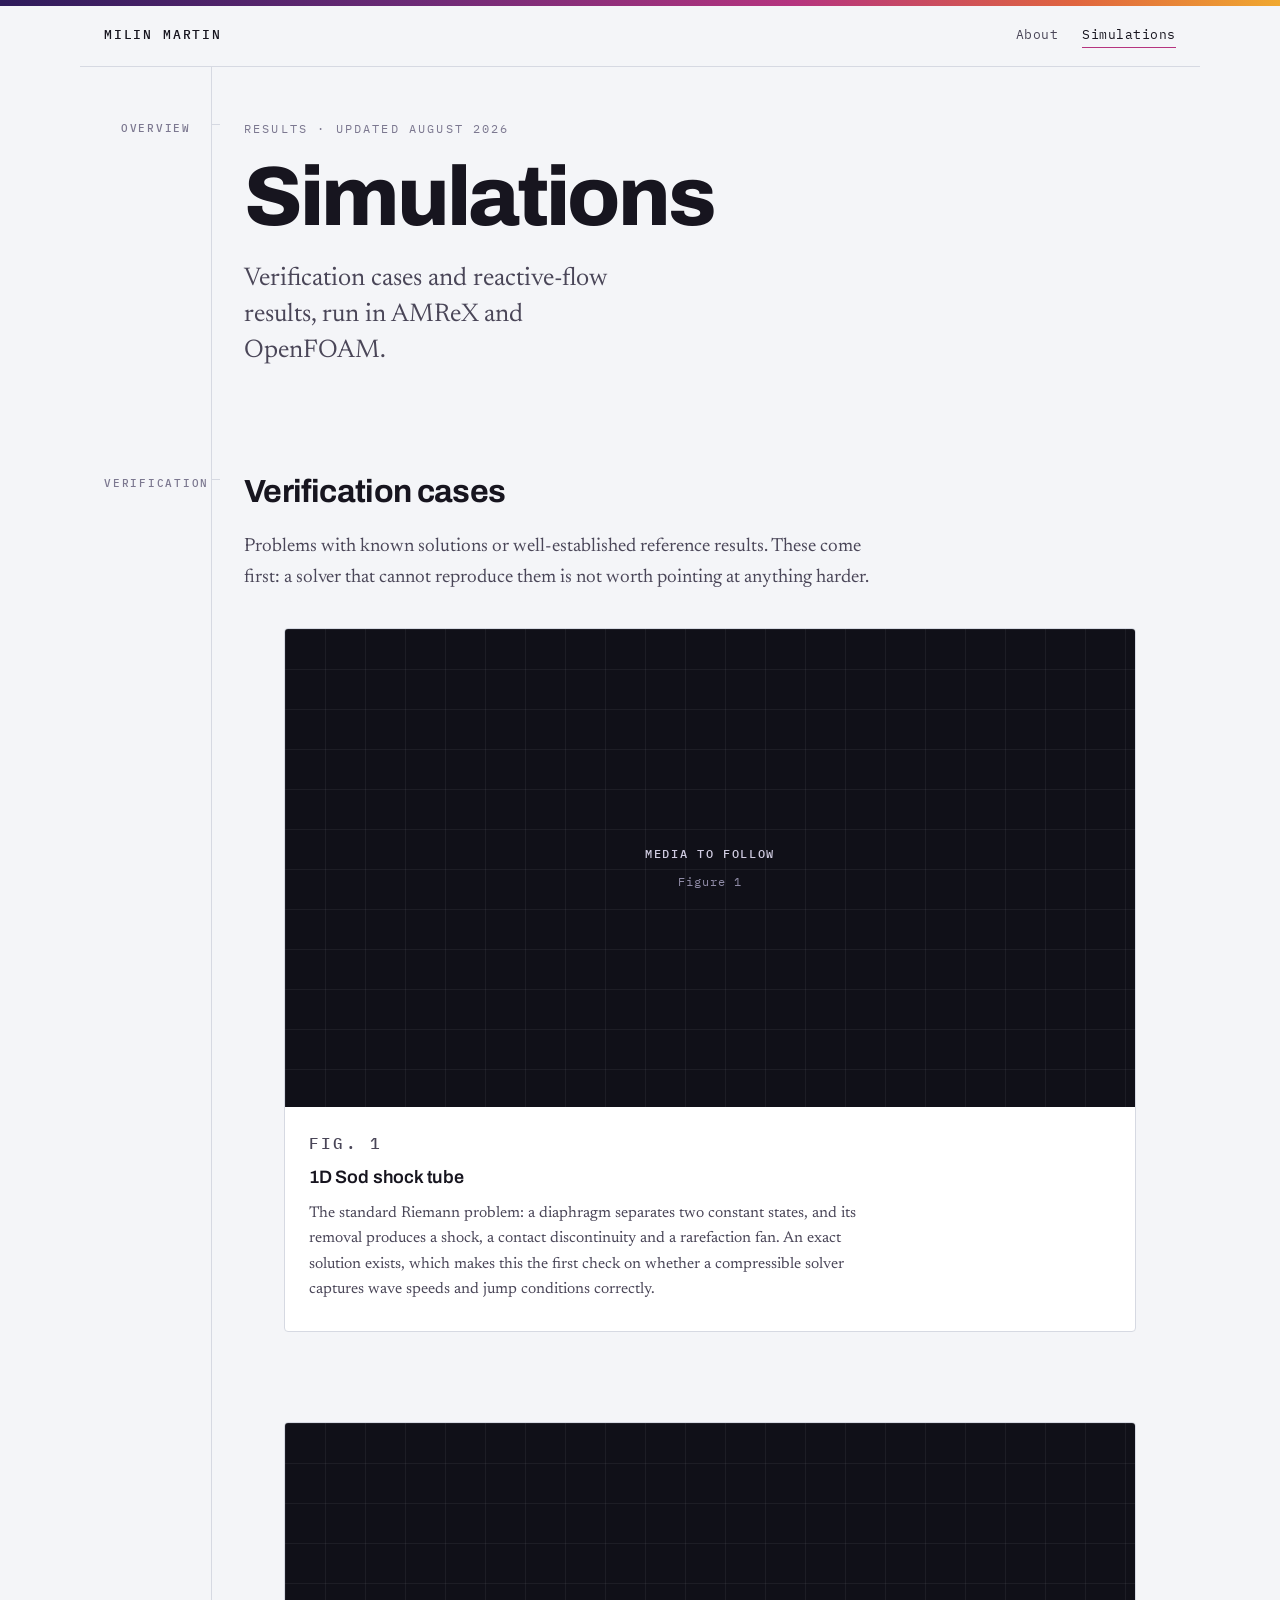
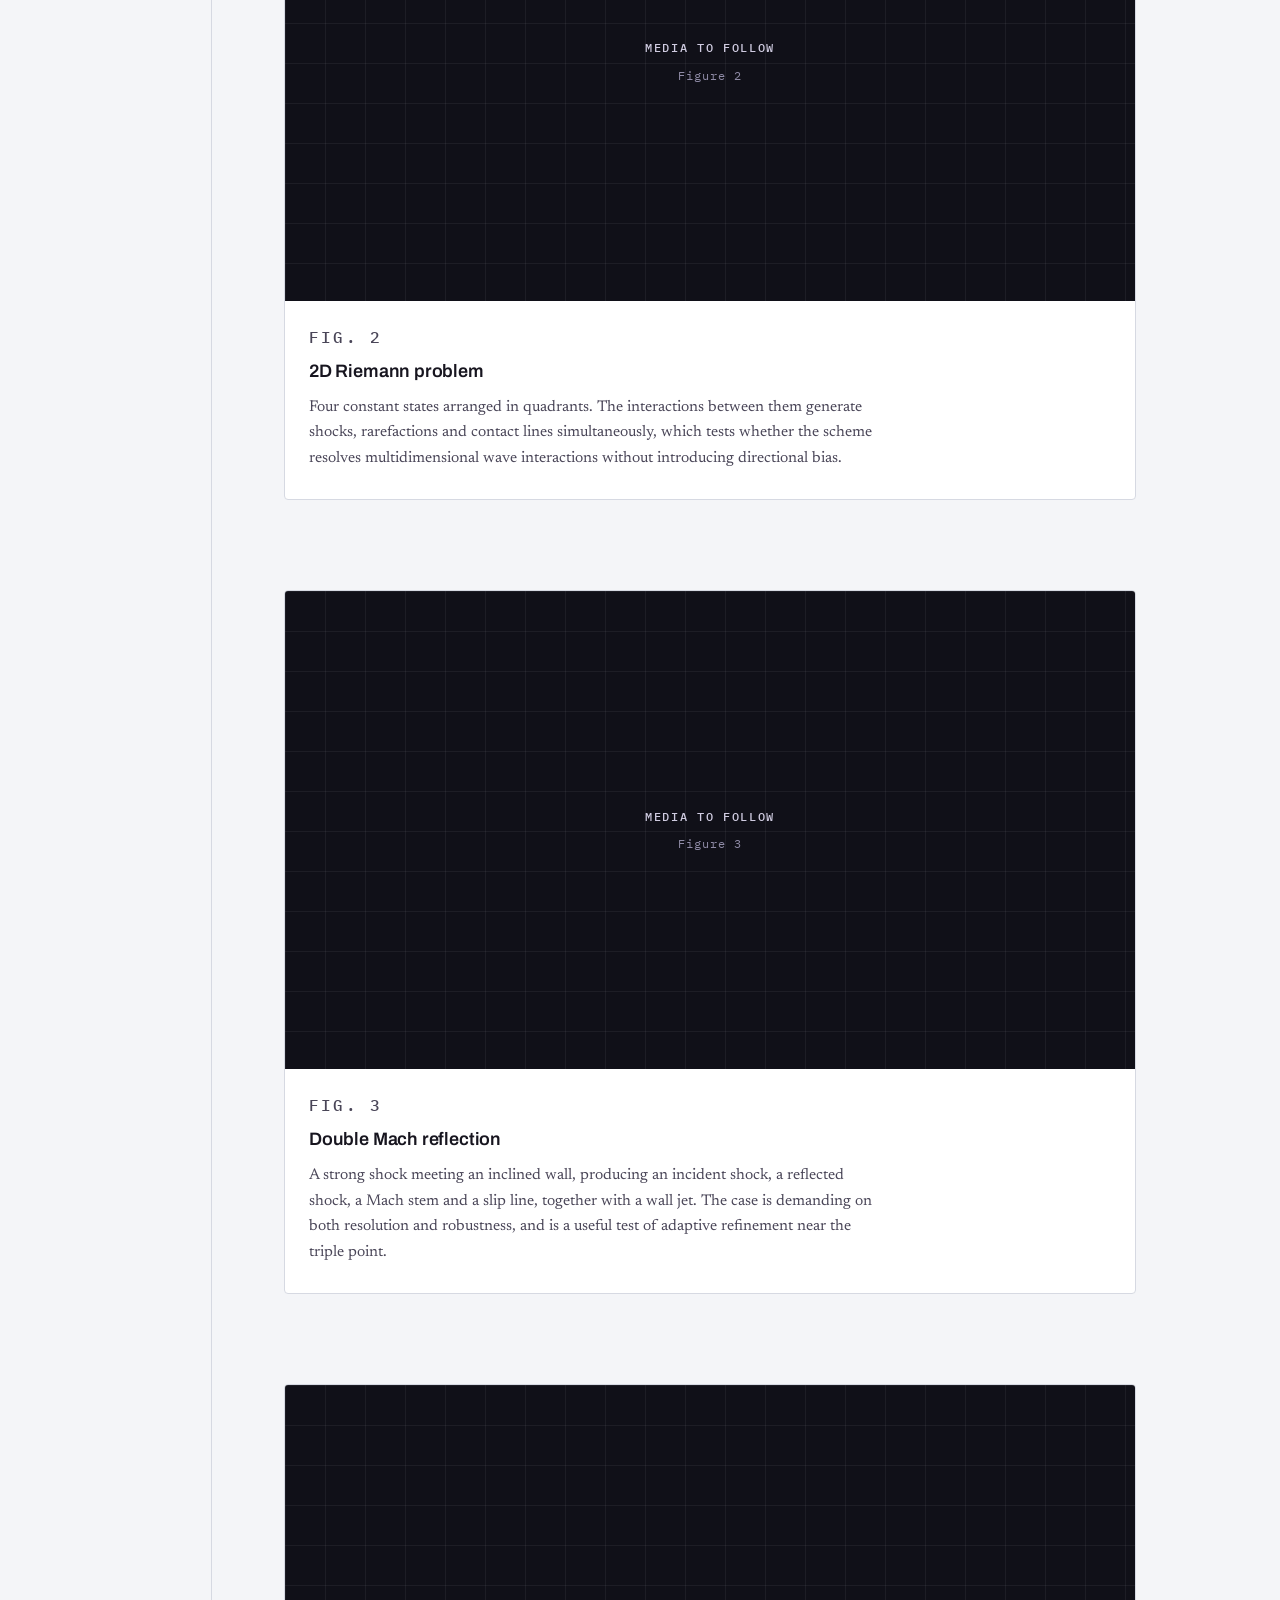
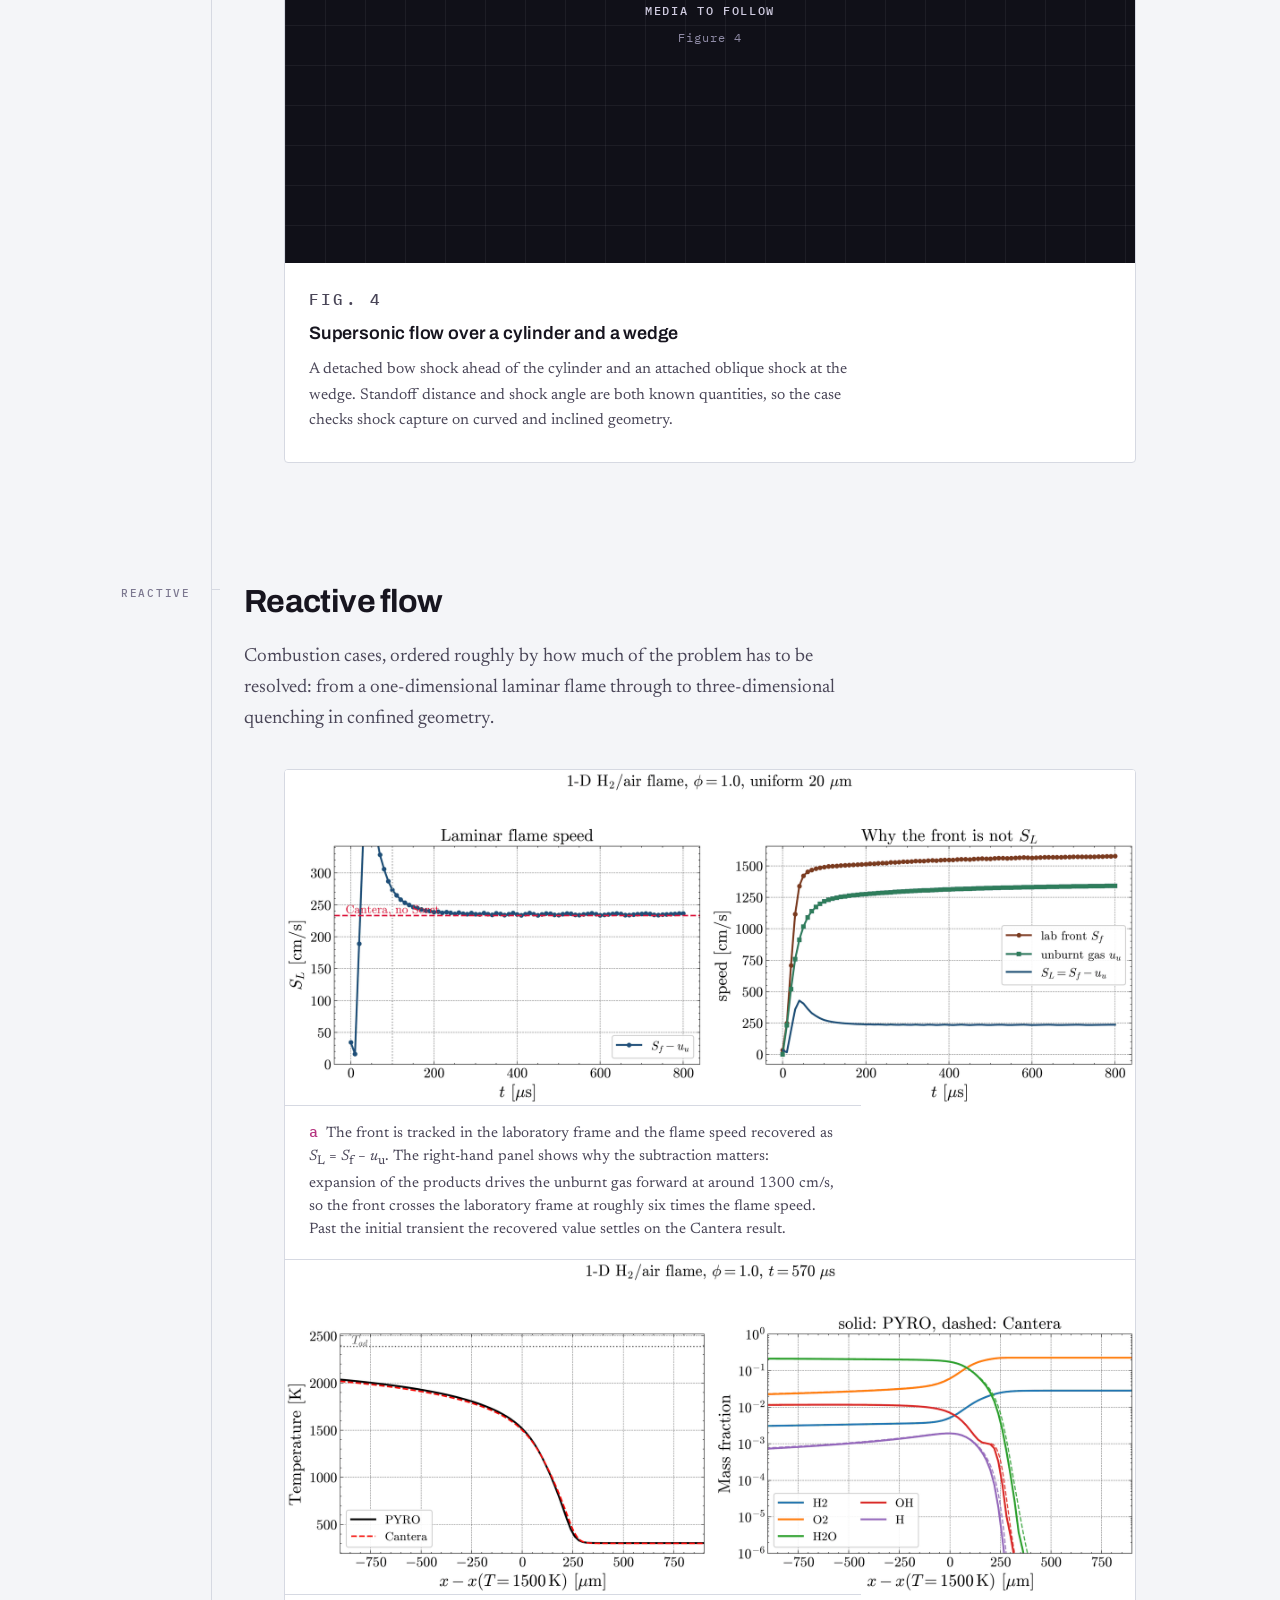
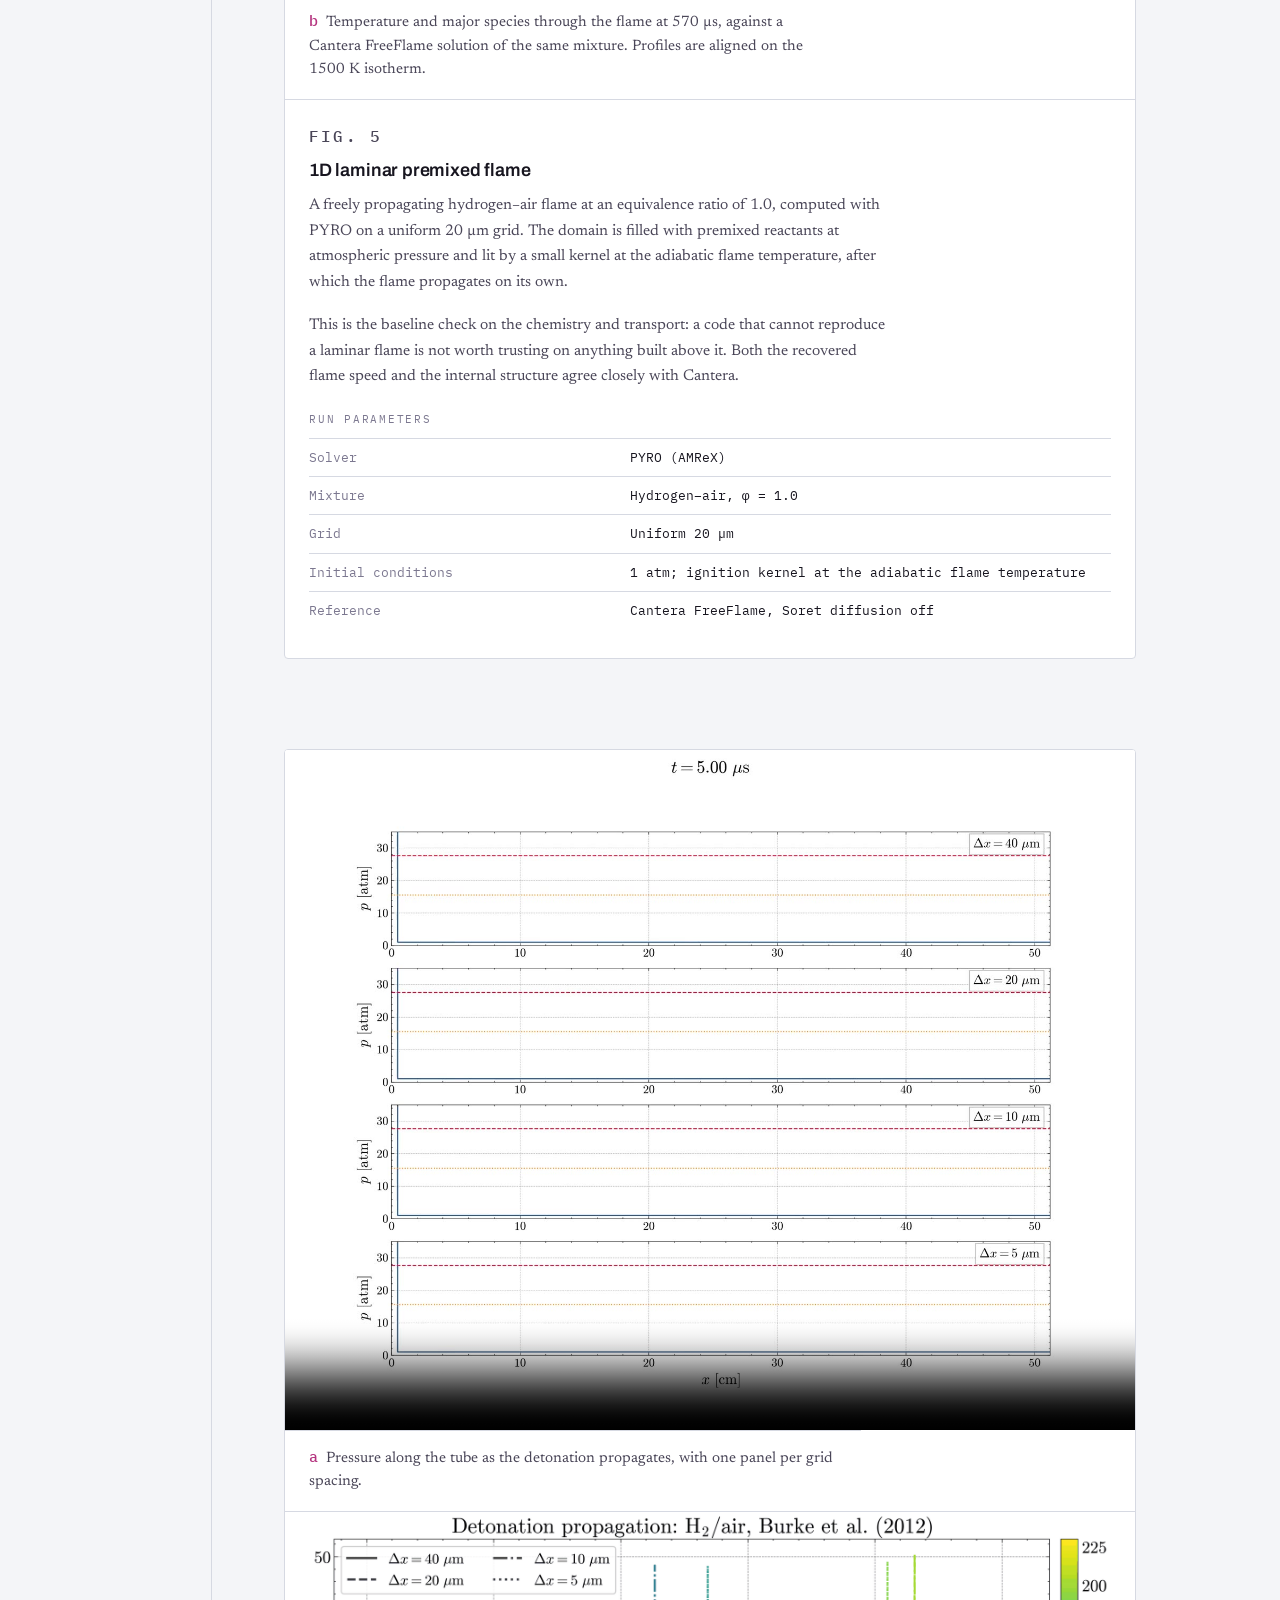
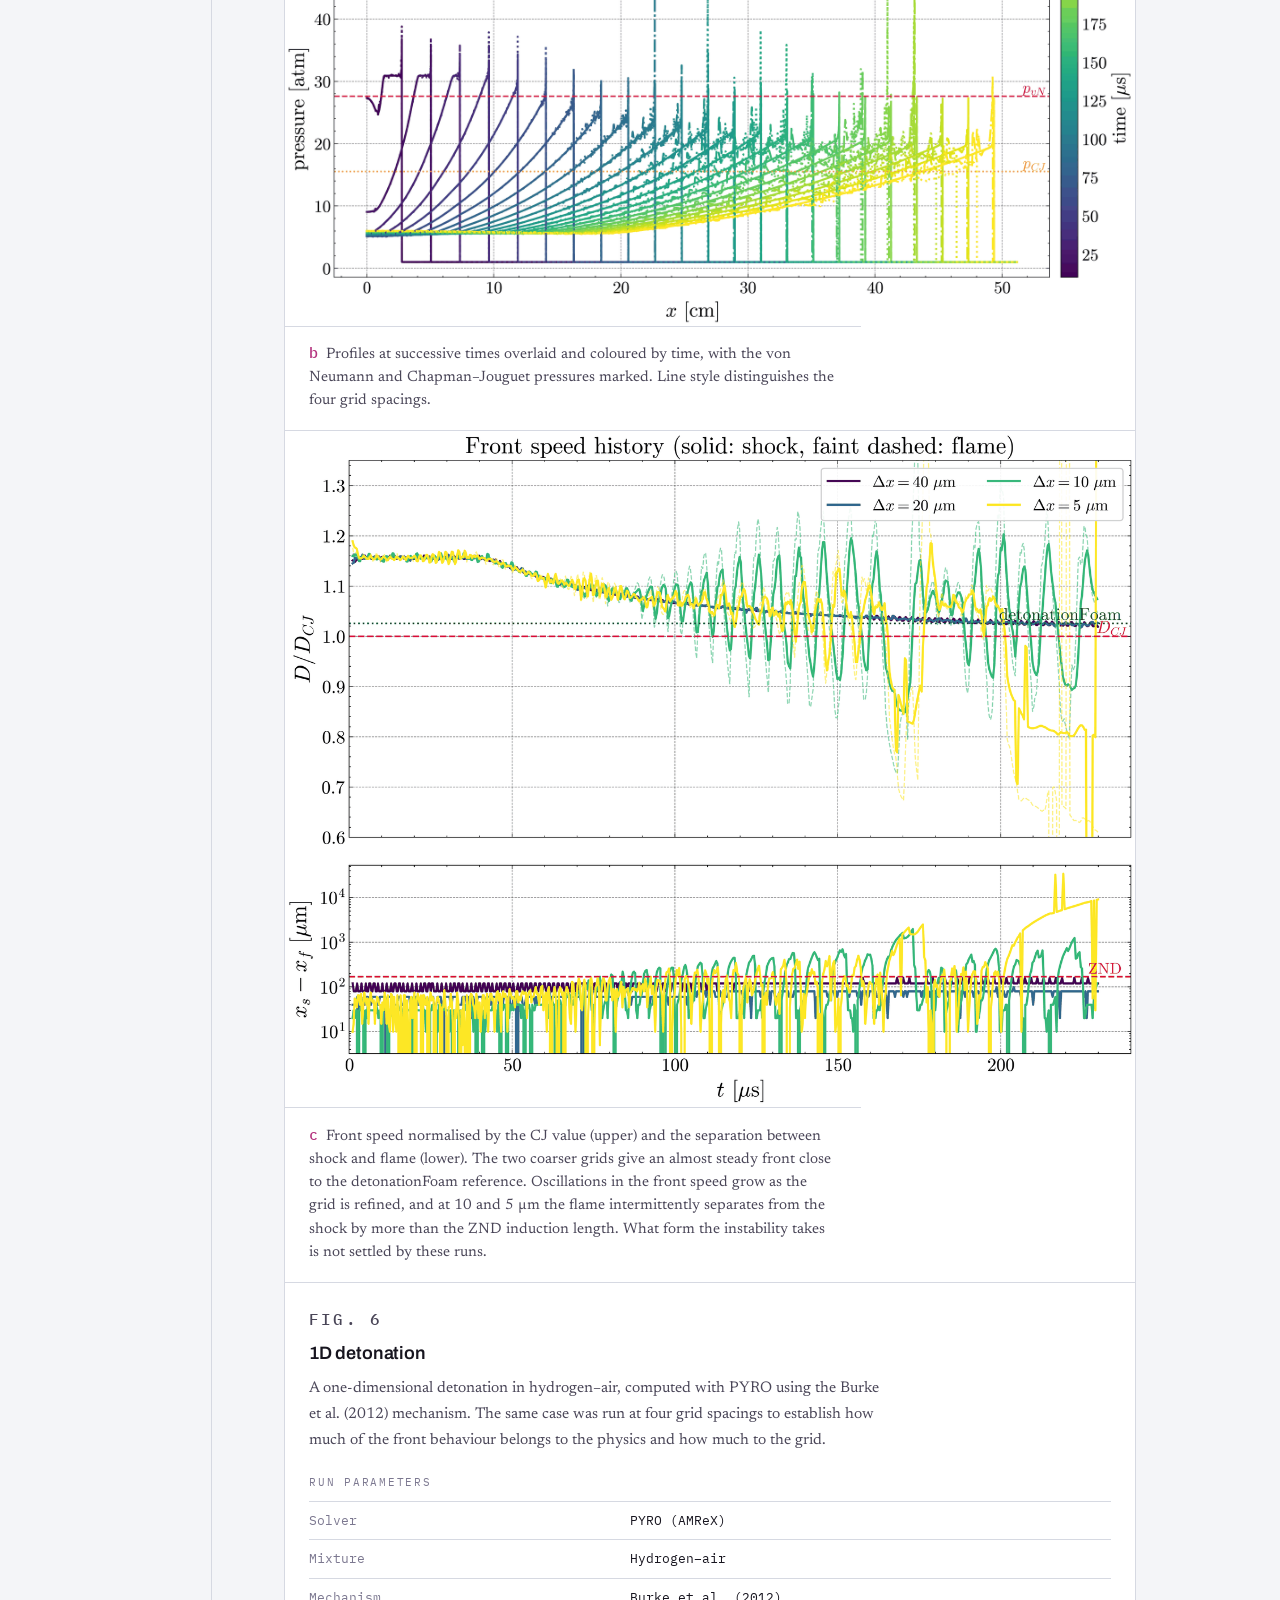
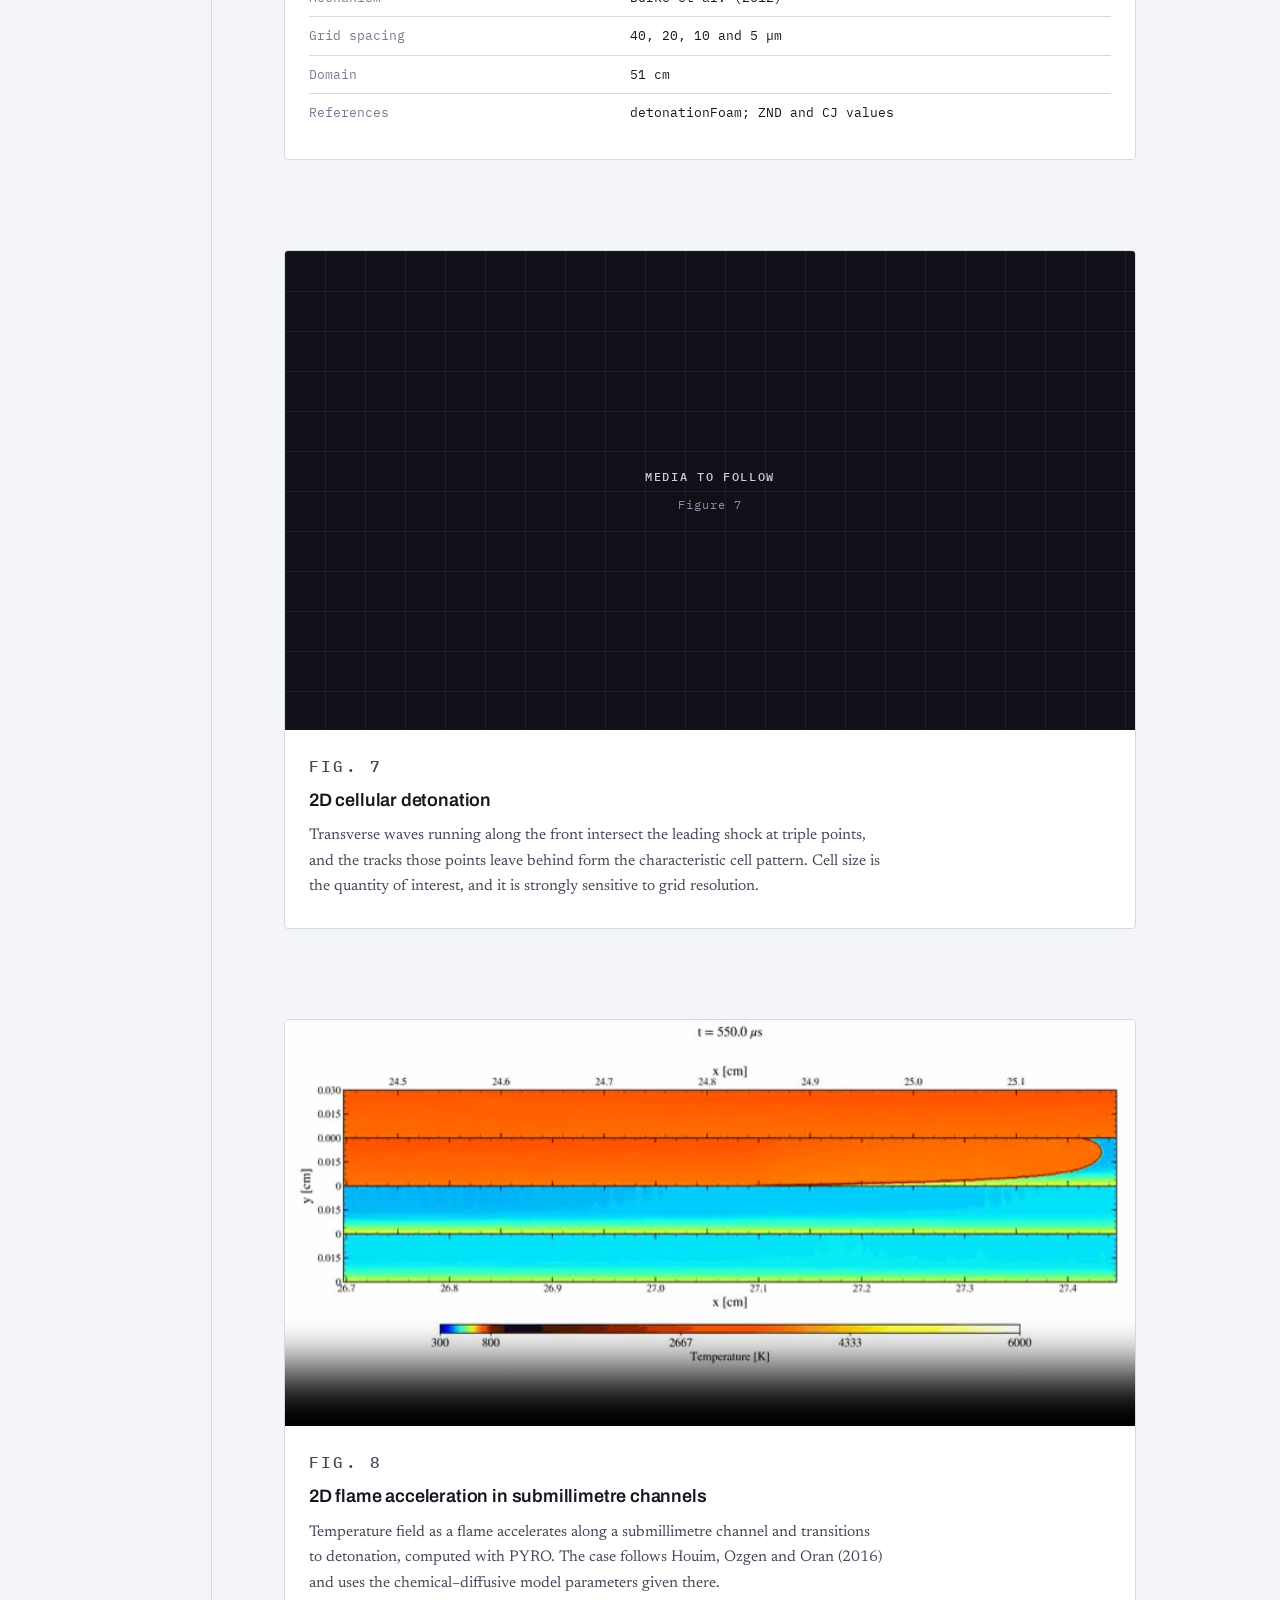
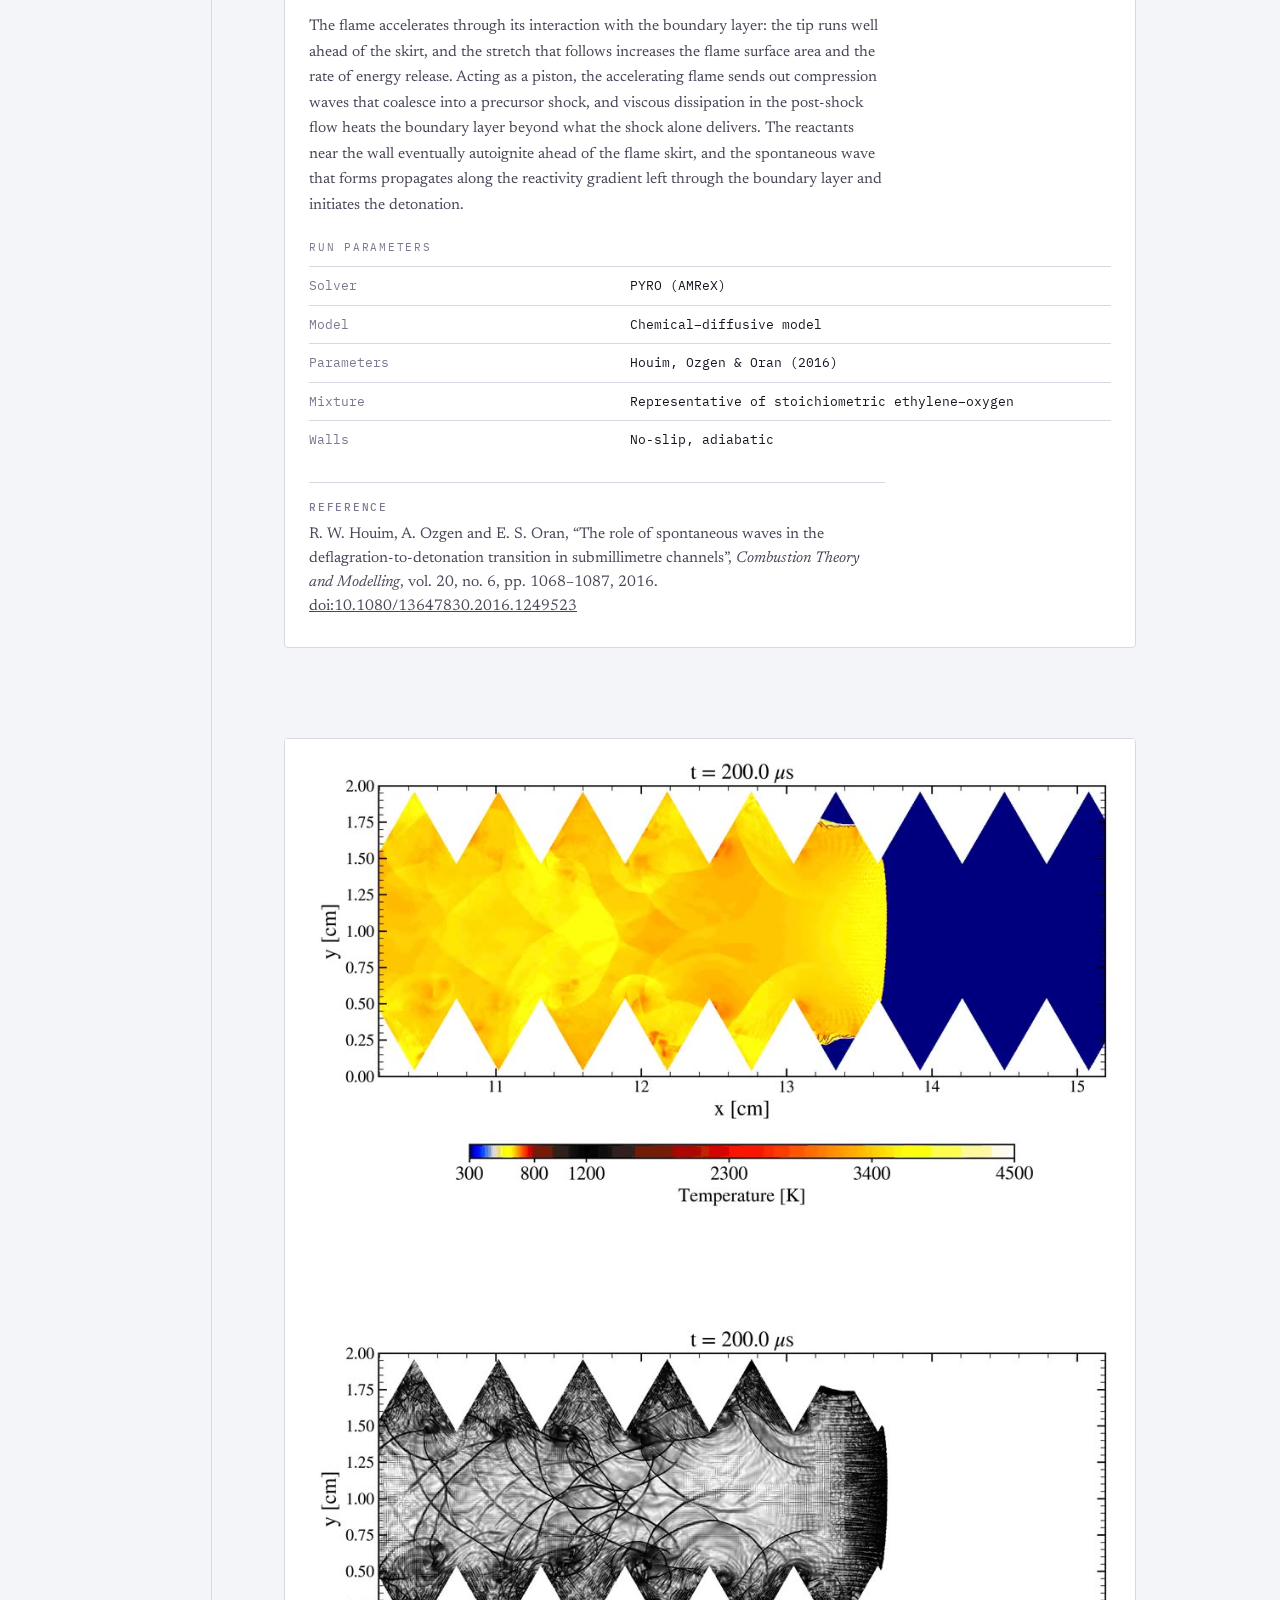
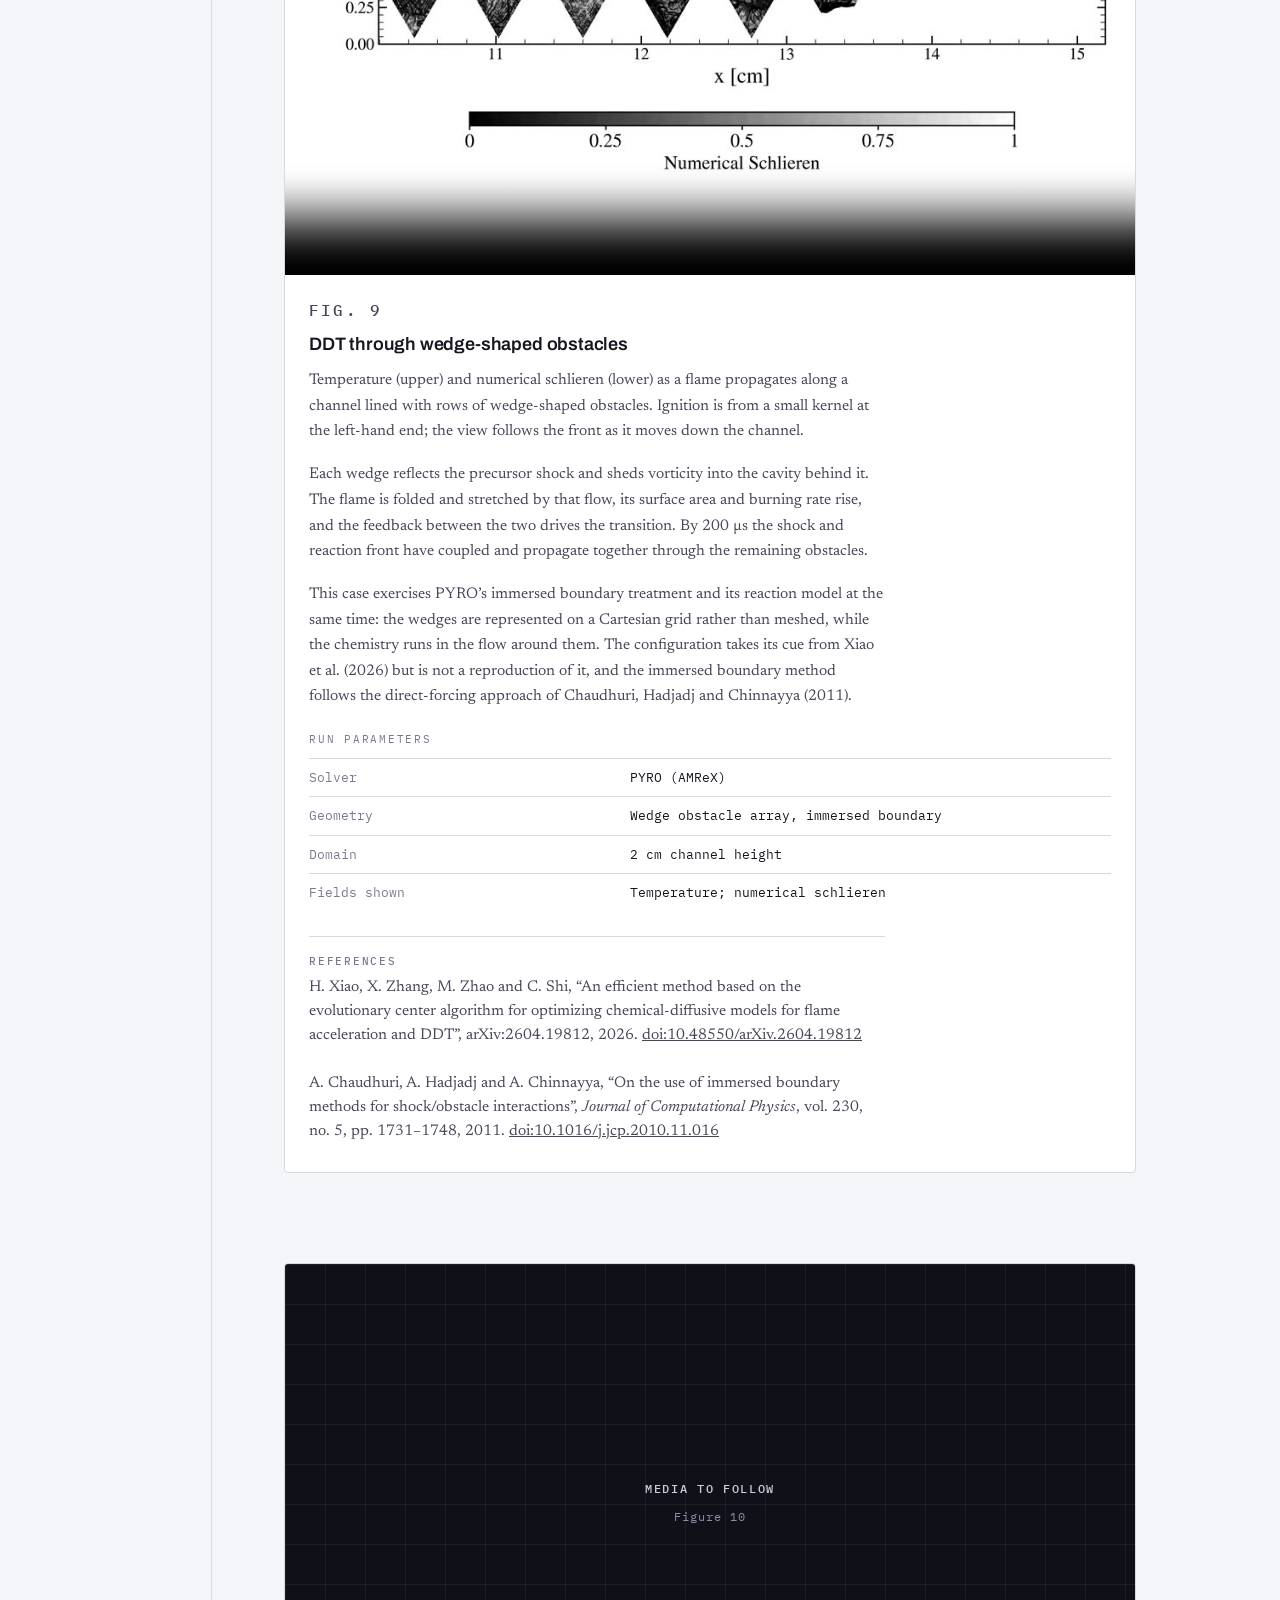
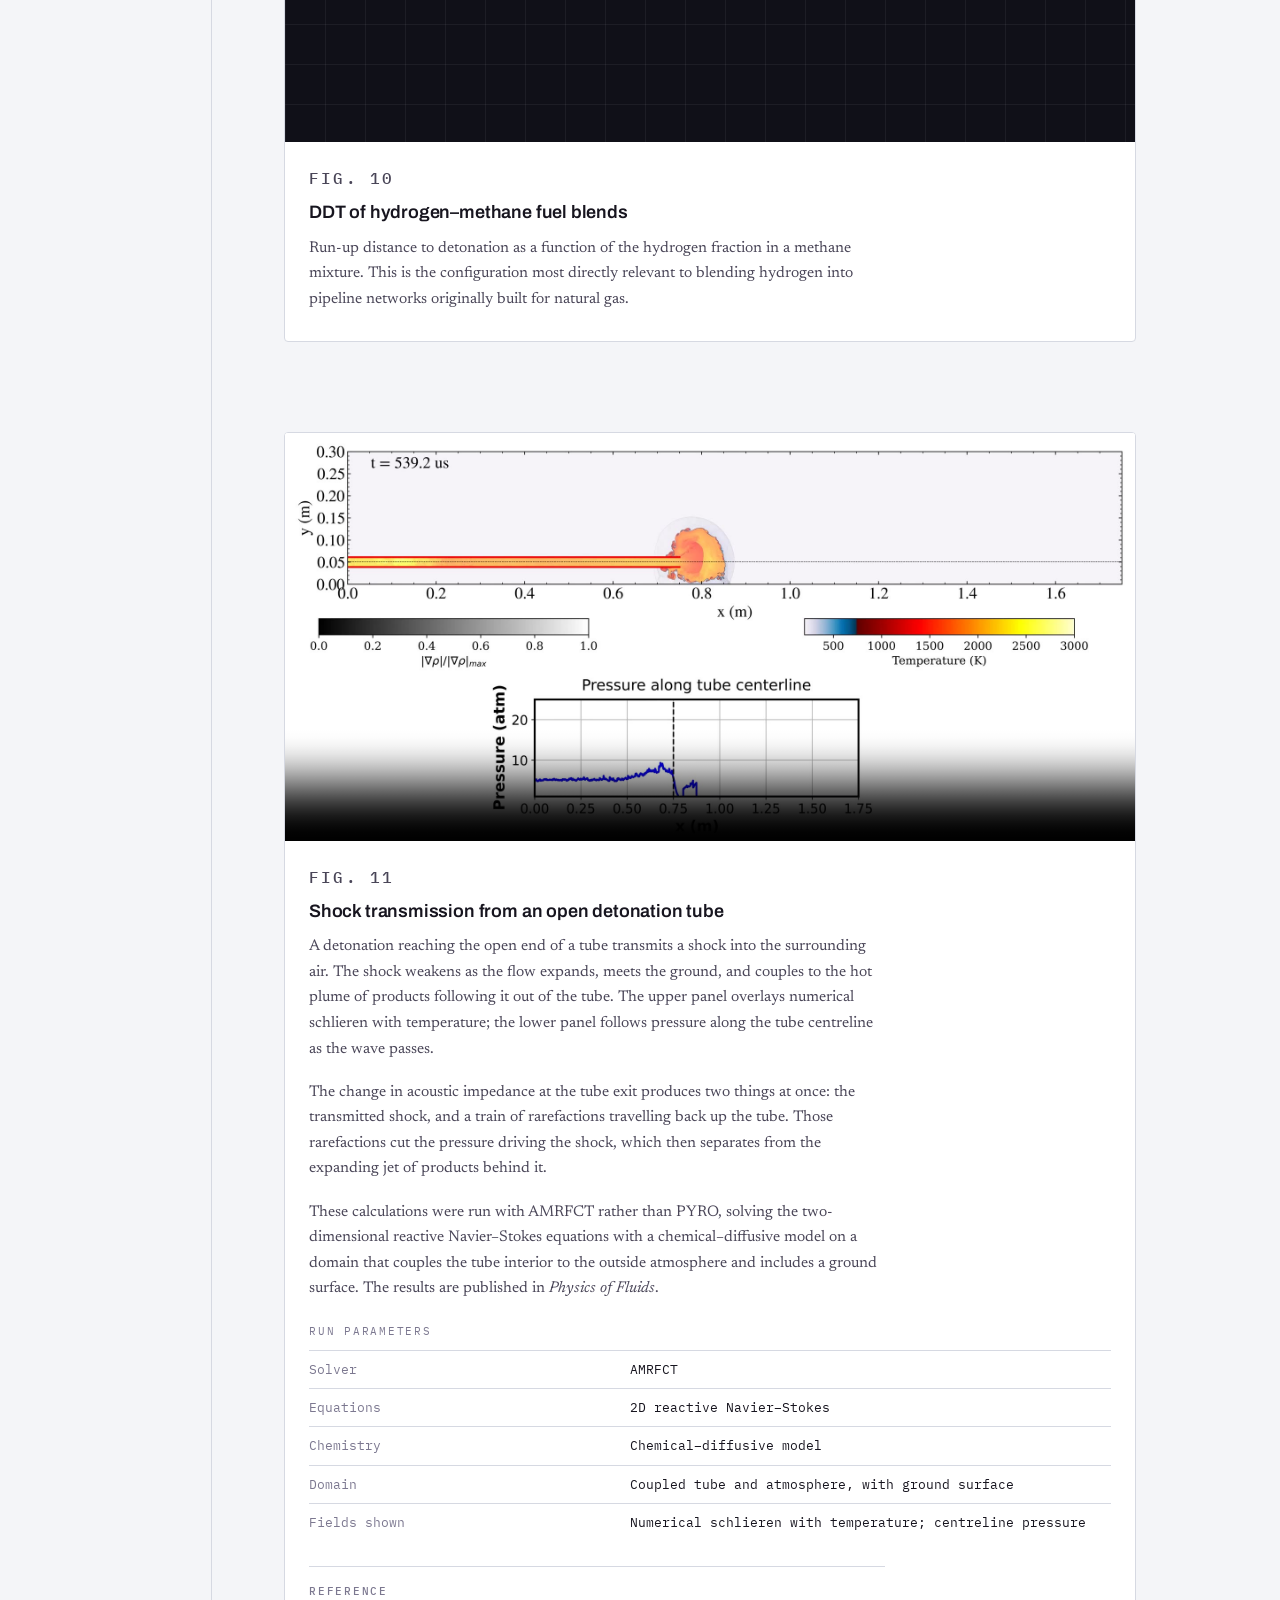
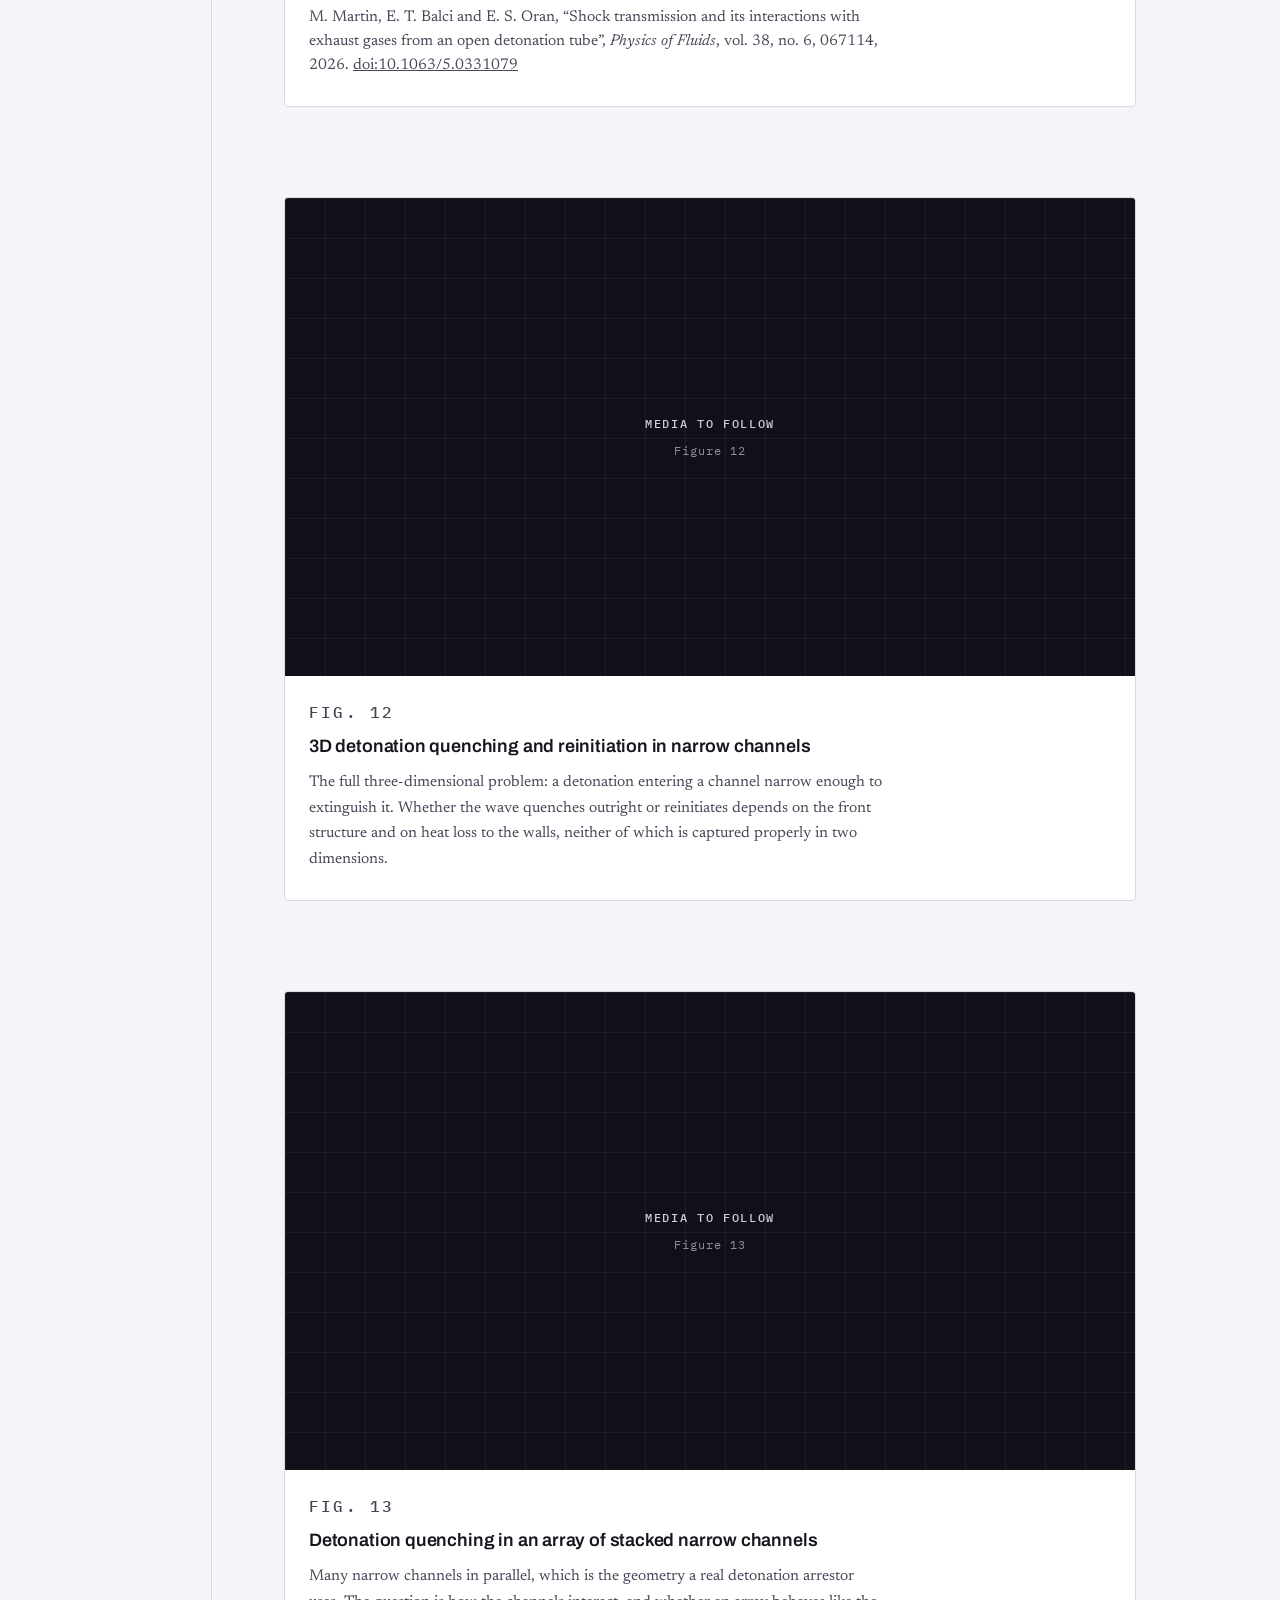
==== simulations.html @ d2d9b9b4 "Revise shock transmission description in simulations.html Updated the description of shock transmiss" ====
<!DOCTYPE html>
<html lang="en">
<head>
<meta charset="utf-8">
<meta name="viewport" content="width=device-width, initial-scale=1">

<title>Simulations &mdash; Milin Martin</title>
<meta name="description" content="Numerical simulations of compressible and reactive flow: verification cases, detonation propagation, quenching and deflagration-to-detonation transition.">

<link rel="preconnect" href="https://fonts.googleapis.com">
<link rel="preconnect" href="https://fonts.gstatic.com" crossorigin>
<link href="https://fonts.googleapis.com/css2?family=Archivo:wght@500;600;700;800&family=IBM+Plex+Mono:wght@400;500&family=Newsreader:ital,opsz,wght@0,6..72,400;0,6..72,500;1,6..72,400&display=swap" rel="stylesheet">
<link rel="stylesheet" href="style.css">
</head>

<body>
<div class="colorbar"></div>

<header class="masthead">
  <a class="masthead__name" href="index.html">Milin Martin</a>
  <nav class="nav" aria-label="Main">
    <a href="index.html">About</a>
    <a href="simulations.html" aria-current="page">Simulations</a>
  </nav>
</header>

<main class="wrap">

  <section class="band" id="intro">
    <div class="band__tick">Overview</div>
    <div class="band__body">
      <p class="hero__eyebrow">Results &middot; Updated August 2026</p>
      <h1 class="hero__name">Simulations</h1>
      <p class="hero__thesis">Verification cases and reactive-flow results, run in AMReX and OpenFOAM.</p>
    </div>
  </section>

  <section class="band" id="verification">
    <div class="band__tick">Verification</div>
    <div class="band__body">
      <h2>Verification cases</h2>
      <p class="lede">Problems with known solutions or well-established reference results. These come first: a solver that cannot reproduce them is not worth pointing at anything harder.</p>

      <div class="figures">
        <figure class="figure">
          <div class="figure__media">

            <!-- Delete this placeholder and uncomment one option below once you have the media. -->
            <div class="figure__slot">
              <strong>Media to follow</strong>
              <span>Figure 1</span>
            </div>

            <!-- A. Video file:
            <video controls loop muted playsinline preload="metadata" poster="media/your-file-poster.jpg">
              <source src="media/your-file.mp4" type="video/mp4">
              <a href="media/your-file.mp4">Download the video</a>
            </video>
            -->

            <!-- B. YouTube (use the /embed/ URL):
            <iframe src="https://www.youtube.com/embed/VIDEO_ID" title="1D Sod shock tube" allowfullscreen></iframe>
            -->

            <!-- C. Still image:
            <img src="media/your-file.png" alt="1D Sod shock tube">
            -->

          </div>

          <figcaption class="figure__caption">
            <p class="figure__label">Fig. 1</p>
            <h3>1D Sod shock tube</h3>
            <p>The standard Riemann problem: a diaphragm separates two constant states, and its removal produces a shock, a contact discontinuity and a rarefaction fan. An exact solution exists, which makes this the first check on whether a compressible solver captures wave speeds and jump conditions correctly.</p>
            <!-- A table of run parameters. Uncomment and fill in, then copy it into the other figures.
            <table class="params">
              <caption>Run parameters</caption>
              <tbody>
                <tr><th scope="row">Solver</th><td>PYRO (AMReX)</td></tr>
                <tr><th scope="row">Grid</th><td>&nbsp;</td></tr>
                <tr><th scope="row">Mixture</th><td>&nbsp;</td></tr>
                <tr><th scope="row">Initial conditions</th><td>&nbsp;</td></tr>
                <tr><th scope="row">Wall time</th><td>&nbsp;</td></tr>
              </tbody>
            </table>
            -->

          </figcaption>
        </figure>

        <figure class="figure">
          <div class="figure__media">

            <!-- Delete this placeholder and uncomment one option below once you have the media. -->
            <div class="figure__slot">
              <strong>Media to follow</strong>
              <span>Figure 2</span>
            </div>

            <!-- A. Video file:
            <video controls loop muted playsinline preload="metadata" poster="media/your-file-poster.jpg">
              <source src="media/your-file.mp4" type="video/mp4">
              <a href="media/your-file.mp4">Download the video</a>
            </video>
            -->

            <!-- B. YouTube (use the /embed/ URL):
            <iframe src="https://www.youtube.com/embed/VIDEO_ID" title="2D Riemann problem" allowfullscreen></iframe>
            -->

            <!-- C. Still image:
            <img src="media/your-file.png" alt="2D Riemann problem">
            -->

          </div>

          <figcaption class="figure__caption">
            <p class="figure__label">Fig. 2</p>
            <h3>2D Riemann problem</h3>
            <p>Four constant states arranged in quadrants. The interactions between them generate shocks, rarefactions and contact lines simultaneously, which tests whether the scheme resolves multidimensional wave interactions without introducing directional bias.</p>
          </figcaption>
        </figure>

        <figure class="figure">
          <div class="figure__media">

            <!-- Delete this placeholder and uncomment one option below once you have the media. -->
            <div class="figure__slot">
              <strong>Media to follow</strong>
              <span>Figure 3</span>
            </div>

            <!-- A. Video file:
            <video controls loop muted playsinline preload="metadata" poster="media/your-file-poster.jpg">
              <source src="media/your-file.mp4" type="video/mp4">
              <a href="media/your-file.mp4">Download the video</a>
            </video>
            -->

            <!-- B. YouTube (use the /embed/ URL):
            <iframe src="https://www.youtube.com/embed/VIDEO_ID" title="Double Mach reflection" allowfullscreen></iframe>
            -->

            <!-- C. Still image:
            <img src="media/your-file.png" alt="Double Mach reflection">
            -->

          </div>

          <figcaption class="figure__caption">
            <p class="figure__label">Fig. 3</p>
            <h3>Double Mach reflection</h3>
            <p>A strong shock meeting an inclined wall, producing an incident shock, a reflected shock, a Mach stem and a slip line, together with a wall jet. The case is demanding on both resolution and robustness, and is a useful test of adaptive refinement near the triple point.</p>
          </figcaption>
        </figure>

        <figure class="figure">
          <div class="figure__media">

            <!-- Delete this placeholder and uncomment one option below once you have the media. -->
            <div class="figure__slot">
              <strong>Media to follow</strong>
              <span>Figure 4</span>
            </div>

            <!-- A. Video file:
            <video controls loop muted playsinline preload="metadata" poster="media/your-file-poster.jpg">
              <source src="media/your-file.mp4" type="video/mp4">
              <a href="media/your-file.mp4">Download the video</a>
            </video>
            -->

            <!-- B. YouTube (use the /embed/ URL):
            <iframe src="https://www.youtube.com/embed/VIDEO_ID" title="Supersonic flow over a cylinder and a wedge" allowfullscreen></iframe>
            -->

            <!-- C. Still image:
            <img src="media/your-file.png" alt="Supersonic flow over a cylinder and a wedge">
            -->

          </div>

          <figcaption class="figure__caption">
            <p class="figure__label">Fig. 4</p>
            <h3>Supersonic flow over a cylinder and a wedge</h3>
            <p>A detached bow shock ahead of the cylinder and an attached oblique shock at the wedge. Standoff distance and shock angle are both known quantities, so the case checks shock capture on curved and inclined geometry.</p>
          </figcaption>
        </figure>
      </div>
    </div>
  </section>

  <section class="band" id="reactive">
    <div class="band__tick">Reactive</div>
    <div class="band__body">
      <h2>Reactive flow</h2>
      <p class="lede">Combustion cases, ordered roughly by how much of the problem has to be resolved: from a one-dimensional laminar flame through to three-dimensional quenching in confined geometry.</p>

      <div class="figures">
        <figure class="figure">
          <div class="figure__panel">
            <div class="figure__media figure__media--plot" style="aspect-ratio: 1900 / 748;">
              <img src="media/laminar-flame-speed.png" alt="Recovered laminar flame speed converging on the Cantera value, and the decomposition of the laboratory front speed into flame speed and unburnt gas velocity.">
            </div>
            <p class="figure__panelcap"><b>a</b>The front is tracked in the laboratory frame and the flame speed recovered as <i>S</i><sub>L</sub> = <i>S</i><sub>f</sub> &minus; <i>u</i><sub>u</sub>. The right-hand panel shows why the subtraction matters: expansion of the products drives the unburnt gas forward at around 1300&nbsp;cm/s, so the front crosses the laboratory frame at roughly six times the flame speed. Past the initial transient the recovered value settles on the Cantera result.</p>
          </div>

          <div class="figure__panel">
            <div class="figure__media figure__media--plot" style="aspect-ratio: 1900 / 746;">
              <img src="media/laminar-flame-structure.png" alt="Temperature and major species profiles through the flame from PYRO, overlaid with a Cantera FreeFlame solution.">
            </div>
            <p class="figure__panelcap"><b>b</b>Temperature and major species through the flame at 570&nbsp;&micro;s, against a Cantera FreeFlame solution of the same mixture. Profiles are aligned on the 1500&nbsp;K isotherm.</p>
          </div>

          <figcaption class="figure__caption">
            <p class="figure__label">Fig. 5</p>
            <h3>1D laminar premixed flame</h3>
            <p>A freely propagating hydrogen&ndash;air flame at an equivalence ratio of 1.0, computed with PYRO on a uniform 20&nbsp;&micro;m grid. The domain is filled with premixed reactants at atmospheric pressure and lit by a small kernel at the adiabatic flame temperature, after which the flame propagates on its own.</p>

            <p>This is the baseline check on the chemistry and transport: a code that cannot reproduce a laminar flame is not worth trusting on anything built above it. Both the recovered flame speed and the internal structure agree closely with Cantera.</p>

            <table class="params">
              <caption>Run parameters</caption>
              <tbody>
                <tr><th scope="row">Solver</th><td>PYRO (AMReX)</td></tr>
                <tr><th scope="row">Mixture</th><td>Hydrogen&ndash;air, &phi; = 1.0</td></tr>
                <tr><th scope="row">Grid</th><td>Uniform 20 &micro;m</td></tr>
                <tr><th scope="row">Initial conditions</th><td>1 atm; ignition kernel at the adiabatic flame temperature</td></tr>
                <tr><th scope="row">Reference</th><td>Cantera FreeFlame, Soret diffusion off</td></tr>
              </tbody>
            </table>
          </figcaption>
        </figure>

        <figure class="figure">
          <div class="figure__panel">
            <div class="figure__media figure__media--plot" style="aspect-ratio: 1600 / 1280;">
              <video controls loop muted autoplay playsinline preload="metadata" poster="media/det1d-profiles-poster.jpg">
                <source src="media/det1d-profiles.mp4" type="video/mp4">
                <a href="media/det1d-profiles.mp4">Download the animation</a>
              </video>
            </div>
            <p class="figure__panelcap"><b>a</b>Pressure along the tube as the detonation propagates, with one panel per grid spacing.</p>
          </div>

          <div class="figure__panel">
            <div class="figure__media figure__media--plot" style="aspect-ratio: 1900 / 924;">
              <img src="media/det1d-overlay.png" alt="Pressure profiles at successive times, overlaid and coloured by time, with the von Neumann and Chapman-Jouguet pressures marked.">
            </div>
            <p class="figure__panelcap"><b>b</b>Profiles at successive times overlaid and coloured by time, with the von Neumann and Chapman&ndash;Jouguet pressures marked. Line style distinguishes the four grid spacings.</p>
          </div>

          <div class="figure__panel">
            <div class="figure__media figure__media--plot" style="aspect-ratio: 1500 / 1193;">
              <img src="media/det1d-front-speed.png" alt="Front speed normalised by the Chapman-Jouguet value, and the separation between shock and flame, for four grid spacings.">
            </div>
            <p class="figure__panelcap"><b>c</b>Front speed normalised by the CJ value (upper) and the separation between shock and flame (lower). The two coarser grids give an almost steady front close to the detonationFoam reference. Oscillations in the front speed grow as the grid is refined, and at 10 and 5&nbsp;&micro;m the flame intermittently separates from the shock by more than the ZND induction length. What form the instability takes is not settled by these runs.</p>
          </div>

          <figcaption class="figure__caption">
            <p class="figure__label">Fig. 6</p>
            <h3>1D detonation</h3>
            <p>A one-dimensional detonation in hydrogen&ndash;air, computed with PYRO using the Burke et al. (2012) mechanism. The same case was run at four grid spacings to establish how much of the front behaviour belongs to the physics and how much to the grid.</p>

            <table class="params">
              <caption>Run parameters</caption>
              <tbody>
                <tr><th scope="row">Solver</th><td>PYRO (AMReX)</td></tr>
                <tr><th scope="row">Mixture</th><td>Hydrogen&ndash;air</td></tr>
                <tr><th scope="row">Mechanism</th><td>Burke et al. (2012)</td></tr>
                <tr><th scope="row">Grid spacing</th><td>40, 20, 10 and 5 &micro;m</td></tr>
                <tr><th scope="row">Domain</th><td>51 cm</td></tr>
                <tr><th scope="row">References</th><td>detonationFoam; ZND and CJ values</td></tr>
              </tbody>
            </table>
          </figcaption>
        </figure>

        <figure class="figure">
          <div class="figure__media">

            <!-- Delete this placeholder and uncomment one option below once you have the media. -->
            <div class="figure__slot">
              <strong>Media to follow</strong>
              <span>Figure 7</span>
            </div>

            <!-- A. Video file:
            <video controls loop muted playsinline preload="metadata" poster="media/your-file-poster.jpg">
              <source src="media/your-file.mp4" type="video/mp4">
              <a href="media/your-file.mp4">Download the video</a>
            </video>
            -->

            <!-- B. YouTube (use the /embed/ URL):
            <iframe src="https://www.youtube.com/embed/VIDEO_ID" title="2D cellular detonation" allowfullscreen></iframe>
            -->

            <!-- C. Still image:
            <img src="media/your-file.png" alt="2D cellular detonation">
            -->

          </div>

          <figcaption class="figure__caption">
            <p class="figure__label">Fig. 7</p>
            <h3>2D cellular detonation</h3>
            <p>Transverse waves running along the front intersect the leading shock at triple points, and the tracks those points leave behind form the characteristic cell pattern. Cell size is the quantity of interest, and it is strongly sensitive to grid resolution.</p>
          </figcaption>
        </figure>

        <figure class="figure">
          <div class="figure__media figure__media--plot" style="aspect-ratio: 720 / 344;">
            <video controls loop muted playsinline preload="metadata" poster="media/submm-ddt-poster.jpg">
              <source src="media/submm-ddt.mp4" type="video/mp4">
              <a href="media/submm-ddt.mp4">Download the animation</a>
            </video>
          </div>

          <figcaption class="figure__caption">
            <p class="figure__label">Fig. 8</p>
            <h3>2D flame acceleration in submillimetre channels</h3>
            <p>Temperature field as a flame accelerates along a submillimetre channel and transitions to detonation, computed with PYRO. The case follows Houim, Ozgen and Oran (2016) and uses the chemical&ndash;diffusive model parameters given there.</p>

            <p>The flame accelerates through its interaction with the boundary layer: the tip runs well ahead of the skirt, and the stretch that follows increases the flame surface area and the rate of energy release. Acting as a piston, the accelerating flame sends out compression waves that coalesce into a precursor shock, and viscous dissipation in the post-shock flow heats the boundary layer beyond what the shock alone delivers. The reactants near the wall eventually autoignite ahead of the flame skirt, and the spontaneous wave that forms propagates along the reactivity gradient left through the boundary layer and initiates the detonation.</p>

            <table class="params">
              <caption>Run parameters</caption>
              <tbody>
                <tr><th scope="row">Solver</th><td>PYRO (AMReX)</td></tr>
                <tr><th scope="row">Model</th><td>Chemical&ndash;diffusive model</td></tr>
                <tr><th scope="row">Parameters</th><td>Houim, Ozgen &amp; Oran (2016)</td></tr>
                <tr><th scope="row">Mixture</th><td>Representative of stoichiometric ethylene&ndash;oxygen</td></tr>
                <tr><th scope="row">Walls</th><td>No-slip, adiabatic</td></tr>
              </tbody>
            </table>

            <p class="figure__ref"><b>Reference</b>R. W. Houim, A. Ozgen and E. S. Oran, &ldquo;The role of spontaneous waves in the deflagration-to-detonation transition in submillimetre channels&rdquo;, <cite>Combustion Theory and Modelling</cite>, vol. 20, no. 6, pp. 1068&ndash;1087, 2016. <a href="https://doi.org/10.1080/13647830.2016.1249523">doi:10.1080/13647830.2016.1249523</a></p>
          </figcaption>
        </figure>

        <figure class="figure">
          <div class="figure__media figure__media--plot" style="aspect-ratio: 1000 / 1336;">
            <video controls loop muted playsinline preload="metadata" poster="media/wedge-ddt-poster.jpg">
              <source src="media/wedge-ddt.mp4" type="video/mp4">
              <a href="media/wedge-ddt.mp4">Download the animation</a>
            </video>
          </div>

          <figcaption class="figure__caption">
            <p class="figure__label">Fig. 9</p>
            <h3>DDT through wedge-shaped obstacles</h3>
            <p>Temperature (upper) and numerical schlieren (lower) as a flame propagates along a channel lined with rows of wedge-shaped obstacles. Ignition is from a small kernel at the left-hand end; the view follows the front as it moves down the channel.</p>

            <p>Each wedge reflects the precursor shock and sheds vorticity into the cavity behind it. The flame is folded and stretched by that flow, its surface area and burning rate rise, and the feedback between the two drives the transition. By 200&nbsp;&micro;s the shock and reaction front have coupled and propagate together through the remaining obstacles.</p>

            <p>This case exercises PYRO&rsquo;s immersed boundary treatment and its reaction model at the same time: the wedges are represented on a Cartesian grid rather than meshed, while the chemistry runs in the flow around them. The configuration takes its cue from Xiao et al. (2026) but is not a reproduction of it, and the immersed boundary method follows the direct-forcing approach of Chaudhuri, Hadjadj and Chinnayya (2011).</p>

            <table class="params">
              <caption>Run parameters</caption>
              <tbody>
                <tr><th scope="row">Solver</th><td>PYRO (AMReX)</td></tr>
                <tr><th scope="row">Geometry</th><td>Wedge obstacle array, immersed boundary</td></tr>
                <tr><th scope="row">Domain</th><td>2 cm channel height</td></tr>
                <tr><th scope="row">Fields shown</th><td>Temperature; numerical schlieren</td></tr>
              </tbody>
            </table>

            <p class="figure__ref"><b>References</b>H. Xiao, X. Zhang, M. Zhao and C. Shi, &ldquo;An efficient method based on the evolutionary center algorithm for optimizing chemical-diffusive models for flame acceleration and DDT&rdquo;, arXiv:2604.19812, 2026. <a href="https://doi.org/10.48550/arXiv.2604.19812">doi:10.48550/arXiv.2604.19812</a><br><br>A. Chaudhuri, A. Hadjadj and A. Chinnayya, &ldquo;On the use of immersed boundary methods for shock/obstacle interactions&rdquo;, <cite>Journal of Computational Physics</cite>, vol. 230, no. 5, pp. 1731&ndash;1748, 2011. <a href="https://doi.org/10.1016/j.jcp.2010.11.016">doi:10.1016/j.jcp.2010.11.016</a></p>
          </figcaption>
        </figure>

        <figure class="figure">
          <div class="figure__media">

            <!-- Delete this placeholder and uncomment one option below once you have the media. -->
            <div class="figure__slot">
              <strong>Media to follow</strong>
              <span>Figure 10</span>
            </div>

            <!-- A. Video file:
            <video controls loop muted playsinline preload="metadata" poster="media/your-file-poster.jpg">
              <source src="media/your-file.mp4" type="video/mp4">
              <a href="media/your-file.mp4">Download the video</a>
            </video>
            -->

            <!-- B. YouTube (use the /embed/ URL):
            <iframe src="https://www.youtube.com/embed/VIDEO_ID" title="DDT of hydrogen&ndash;methane fuel blends" allowfullscreen></iframe>
            -->

            <!-- C. Still image:
            <img src="media/your-file.png" alt="DDT of hydrogen&ndash;methane fuel blends">
            -->

          </div>

          <figcaption class="figure__caption">
            <p class="figure__label">Fig. 10</p>
            <h3>DDT of hydrogen&ndash;methane fuel blends</h3>
            <p>Run-up distance to detonation as a function of the hydrogen fraction in a methane mixture. This is the configuration most directly relevant to blending hydrogen into pipeline networks originally built for natural gas.</p>
          </figcaption>
        </figure>

        <figure class="figure">
          <div class="figure__media figure__media--plot" style="aspect-ratio: 1920 / 922;">
            <video controls loop muted playsinline preload="metadata" poster="media/shock-transmission-poster.jpg">
              <source src="media/shock-transmission.mp4" type="video/mp4">
              <a href="media/shock-transmission.mp4">Download the video</a>
            </video>
          </div>

          <figcaption class="figure__caption">
            <p class="figure__label">Fig. 11</p>
            <h3>Shock transmission from an open detonation tube</h3>
            <p>A detonation reaching the open end of a tube transmits a shock into the surrounding air. The shock weakens as the flow expands, meets the ground, and couples to the hot plume of products following it out of the tube. The upper panel overlays numerical schlieren with temperature; the lower panel follows pressure along the tube centreline as the wave passes.</p>

            <p>The change in acoustic impedance at the tube exit produces two things at once: the transmitted shock, and a train of rarefactions travelling back up the tube. Those rarefactions cut the pressure driving the shock, which then separates from the expanding jet of products behind it.</p>

            <p>These calculations were run with AMRFCT rather than PYRO, solving the two-dimensional reactive Navier&ndash;Stokes equations with a chemical&ndash;diffusive model on a domain that couples the tube interior to the outside atmosphere and includes a ground surface. The results are published in <cite>Physics of Fluids</cite>.</p>

            <table class="params">
              <caption>Run parameters</caption>
              <tbody>
                <tr><th scope="row">Solver</th><td>AMRFCT</td></tr>
                <tr><th scope="row">Equations</th><td>2D reactive Navier&ndash;Stokes</td></tr>
                <tr><th scope="row">Chemistry</th><td>Chemical&ndash;diffusive model</td></tr>
                <tr><th scope="row">Domain</th><td>Coupled tube and atmosphere, with ground surface</td></tr>
                <tr><th scope="row">Fields shown</th><td>Numerical schlieren with temperature; centreline pressure</td></tr>
              </tbody>
            </table>

            <p class="figure__ref"><b>Reference</b>M. Martin, E. T. Balci and E. S. Oran, &ldquo;Shock transmission and its interactions with exhaust gases from an open detonation tube&rdquo;, <cite>Physics of Fluids</cite>, vol. 38, no. 6, 067114, 2026. <a href="https://doi.org/10.1063/5.0331079">doi:10.1063/5.0331079</a></p>
          </figcaption>
        </figure>

        <figure class="figure">
          <div class="figure__media">

            <!-- Delete this placeholder and uncomment one option below once you have the media. -->
            <div class="figure__slot">
              <strong>Media to follow</strong>
              <span>Figure 12</span>
            </div>

            <!-- A. Video file:
            <video controls loop muted playsinline preload="metadata" poster="media/your-file-poster.jpg">
              <source src="media/your-file.mp4" type="video/mp4">
              <a href="media/your-file.mp4">Download the video</a>
            </video>
            -->

            <!-- B. YouTube (use the /embed/ URL):
            <iframe src="https://www.youtube.com/embed/VIDEO_ID" title="3D detonation quenching and reinitiation in narrow channels" allowfullscreen></iframe>
            -->

            <!-- C. Still image:
            <img src="media/your-file.png" alt="3D detonation quenching and reinitiation in narrow channels">
            -->

          </div>

          <figcaption class="figure__caption">
            <p class="figure__label">Fig. 12</p>
            <h3>3D detonation quenching and reinitiation in narrow channels</h3>
            <p>The full three-dimensional problem: a detonation entering a channel narrow enough to extinguish it. Whether the wave quenches outright or reinitiates depends on the front structure and on heat loss to the walls, neither of which is captured properly in two dimensions.</p>
          </figcaption>
        </figure>

        <figure class="figure">
          <div class="figure__media">

            <!-- Delete this placeholder and uncomment one option below once you have the media. -->
            <div class="figure__slot">
              <strong>Media to follow</strong>
              <span>Figure 13</span>
            </div>

            <!-- A. Video file:
            <video controls loop muted playsinline preload="metadata" poster="media/your-file-poster.jpg">
              <source src="media/your-file.mp4" type="video/mp4">
              <a href="media/your-file.mp4">Download the video</a>
            </video>
            -->

            <!-- B. YouTube (use the /embed/ URL):
            <iframe src="https://www.youtube.com/embed/VIDEO_ID" title="Detonation quenching in an array of stacked narrow channels" allowfullscreen></iframe>
            -->

            <!-- C. Still image:
            <img src="media/your-file.png" alt="Detonation quenching in an array of stacked narrow channels">
            -->

          </div>

          <figcaption class="figure__caption">
            <p class="figure__label">Fig. 13</p>
            <h3>Detonation quenching in an array of stacked narrow channels</h3>
            <p>Many narrow channels in parallel, which is the geometry a real detonation arrestor uses. The question is how the channels interact, and whether an array behaves like the sum of its individual channels.</p>
          </figcaption>
        </figure>
      </div>
    </div>
  </section>

  <section class="band" id="collaborate">
    <div class="band__tick">Solvers</div>
    <div class="band__body">
      <h2>PYRO and CDMFoam</h2>
      <p>Two of the solvers used here are ones I am developing: <strong>PYRO</strong>, built on AMReX, and <strong>CDMFoam</strong>, built on OpenFOAM. Both are works in progress, and both would benefit from more people looking at them.</p>
      <p>If you are interested in contributing to either, testing them against a case of your own, or extending them in a direction I have not considered, please get in touch. I am equally glad to hear from anyone who has found a problem with them.</p>
      <ul class="links">
        <li><a href="mailto:milin333martin@tamu.edu">milin333martin@tamu.edu</a></li>
      </ul>
    </div>
  </section>

</main>

<footer class="foot">
  <p>&copy; 2026 Milin Martin</p>
</footer>

<script src="site.js"></script>
</body>
</html>
---- style.css ----
/* ============================================================
   Shared styles for both pages.
   Change a value here and it updates the whole site.
   ============================================================ */

:root {
  /* Palette sampled from a sequential colormap: deep indigo -> magenta -> amber */
  --indigo: #2e1b5b;
  --magenta: #b5347f;
  --amber: #f0a830;

  --ink: #17151f;
  --ink-2: #4a4658;
  --ink-3: #7c7890;
  --paper: #f4f5f8;
  --panel: #ffffff;
  --grid: #d6d9e2;

  --rail: 108px;      /* width of the axis rail column */
  --measure: 64ch;    /* comfortable reading width */

  --display: "Archivo", system-ui, sans-serif;
  --body: "Newsreader", Georgia, serif;
  --mono: "IBM Plex Mono", ui-monospace, monospace;
}

*,
*::before,
*::after { box-sizing: border-box; }

html { -webkit-text-size-adjust: 100%; }

body {
  margin: 0;
  background: var(--paper);
  color: var(--ink);
  font-family: var(--body);
  font-size: 1.0625rem;
  line-height: 1.65;
  font-optical-sizing: auto;
}

a { color: inherit; }

:focus-visible {
  outline: 2px solid var(--magenta);
  outline-offset: 3px;
  border-radius: 2px;
}

/* ---------- Colorbar + masthead ---------- */

.colorbar {
  height: 6px;
  background: linear-gradient(90deg,
    var(--indigo) 0%,
    #6b2a76 32%,
    var(--magenta) 62%,
    #e0653f 84%,
    var(--amber) 100%);
}

.masthead {
  display: flex;
  align-items: baseline;
  justify-content: space-between;
  gap: 1.5rem;
  flex-wrap: wrap;
  max-width: 1120px;
  margin: 0 auto;
  padding: 1.1rem 1.5rem;
  border-bottom: 1px solid var(--grid);
}

.masthead__name {
  font-family: var(--mono);
  font-size: 0.8125rem;
  font-weight: 500;
  letter-spacing: 0.14em;
  text-transform: uppercase;
  text-decoration: none;
}

.nav {
  display: flex;
  gap: 1.5rem;
  font-family: var(--mono);
  font-size: 0.8125rem;
  letter-spacing: 0.04em;
}

.nav a {
  text-decoration: none;
  color: var(--ink-2);
  padding-bottom: 2px;
  border-bottom: 1px solid transparent;
}

.nav a:hover { color: var(--ink); border-bottom-color: var(--grid); }

.nav a[aria-current="page"] {
  color: var(--ink);
  border-bottom-color: var(--magenta);
}

/* ---------- Page frame ---------- */

.wrap {
  max-width: 1120px;
  margin: 0 auto;
  padding: 0 1.5rem 5rem;
}

/* A band is one section: an axis tick on the left, content on the right. */
.band {
  display: grid;
  grid-template-columns: var(--rail) minmax(0, 1fr);
  align-items: start;
}

.band__tick {
  position: relative;
  align-self: stretch;
  padding: 3.25rem 1.25rem 3.25rem 0;
  border-right: 1px solid var(--grid);
  font-family: var(--mono);
  font-size: 0.6875rem;
  font-weight: 500;
  letter-spacing: 0.16em;
  text-transform: uppercase;
  color: var(--ink-3);
  text-align: right;
  transition: color 0.3s ease;
}

/* the tick mark that crosses the axis */
.band__tick::after {
  content: "";
  position: absolute;
  right: -9px;
  top: 3.6rem;
  width: 9px;
  height: 1px;
  background: var(--grid);
  transition: width 0.3s ease, background-color 0.3s ease;
}

.band.is-current .band__tick { color: var(--magenta); }
.band.is-current .band__tick::after { width: 20px; background: var(--magenta); }

.band__body {
  padding: 3.25rem 0 3.25rem 2rem;
  min-width: 0;
}

/* ---------- Type ---------- */

.hero__eyebrow {
  font-family: var(--mono);
  font-size: 0.75rem;
  letter-spacing: 0.18em;
  text-transform: uppercase;
  color: var(--ink-3);
  margin: 0 0 1.25rem;
}

.hero__name {
  font-family: var(--display);
  font-weight: 800;
  font-size: clamp(2.75rem, 8vw, 5.25rem);
  line-height: 0.95;
  letter-spacing: -0.035em;
  margin: 0;
}

.hero__thesis {
  max-width: 30ch;
  margin: 1.5rem 0 0;
  font-size: clamp(1.25rem, 2.4vw, 1.6rem);
  line-height: 1.4;
  color: var(--ink-2);
}

/* Name on the left, photo on the right */
.hero-grid {
  display: grid;
  grid-template-columns: minmax(0, 1fr) 260px;
  gap: 3rem;
  align-items: end;
}

.portrait { margin: 0; }

.portrait img {
  display: block;
  width: 100%;
  height: auto;
  border-radius: 3px;
  border: 1px solid var(--grid);
}

.portrait figcaption {
  font-family: var(--mono);
  font-size: 0.6875rem;
  letter-spacing: 0.12em;
  text-transform: uppercase;
  color: var(--ink-3);
  margin-top: 0.65rem;
}

@media (max-width: 900px) {
  .hero-grid { grid-template-columns: 1fr; gap: 2.25rem; }
  .portrait { max-width: 210px; }
}

h2 {
  font-family: var(--display);
  font-weight: 700;
  font-size: clamp(1.5rem, 3vw, 2rem);
  letter-spacing: -0.02em;
  line-height: 1.15;
  margin: 0 0 1.25rem;
}

h3 {
  font-family: var(--display);
  font-weight: 600;
  font-size: 1.125rem;
  letter-spacing: -0.01em;
  margin: 0 0 0.5rem;
}

p { max-width: var(--measure); margin: 0 0 1.1rem; }
p:last-child { margin-bottom: 0; }

.lede { font-size: 1.1875rem; color: var(--ink-2); }

/* ---------- Legend (research interests) ---------- */

.legend { list-style: none; margin: 0; padding: 0; max-width: var(--measure); }

.legend li {
  display: grid;
  grid-template-columns: 14px 1fr;
  gap: 1rem;
  align-items: start;
  padding: 0.9rem 0;
  border-bottom: 1px solid var(--grid);
}

.legend li:first-child { border-top: 1px solid var(--grid); }

.legend .swatch {
  width: 14px;
  height: 14px;
  margin-top: 0.5rem;
  border-radius: 2px;
}

.legend p { margin: 0.15rem 0 0; color: var(--ink-2); font-size: 0.9375rem; }

/* ---------- Publications ---------- */

.pubs { list-style: none; margin: 0; padding: 0; max-width: var(--measure); }

.pubs li {
  padding: 1rem 0;
  border-bottom: 1px solid var(--grid);
}

.pubs li:first-child { border-top: 1px solid var(--grid); }

.pubs h3 { font-size: 1rem; line-height: 1.4; margin-bottom: 0.4rem; }

.pubs h3 a { text-decoration-color: var(--grid); text-underline-offset: 3px; }
.pubs h3 a:hover { text-decoration-color: var(--magenta); }

.pubs .venue {
  display: block;
  font-family: var(--mono);
  font-size: 0.75rem;
  letter-spacing: 0.05em;
  color: var(--ink-3);
}

.note { font-size: 0.9375rem; color: var(--ink-3); margin-top: 1.25rem; }

/* ---------- Contact links ---------- */

.links {
  display: flex;
  flex-wrap: wrap;
  gap: 0.6rem 0.75rem;
  padding: 0;
  margin: 0;
  list-style: none;
}

.links a {
  display: inline-block;
  font-family: var(--mono);
  font-size: 0.8125rem;
  letter-spacing: 0.04em;
  text-decoration: none;
  padding: 0.5rem 0.85rem;
  background: var(--panel);
  border: 1px solid var(--grid);
  border-radius: 3px;
  transition: border-color 0.2s ease, transform 0.2s ease;
}

.links a:hover {
  border-color: var(--magenta);
  transform: translateY(-1px);
}

/* ---------- Figures (simulation cards) ---------- */

.figures {
  display: grid;
  gap: 3.5rem;
}

.figure {
  background: var(--panel);
  border: 1px solid var(--grid);
  border-radius: 4px;
  overflow: hidden;
}

.figure__media {
  position: relative;
  aspect-ratio: 16 / 9;
  background: #101018;
}

.figure__media video,
.figure__media iframe,
.figure__media img {
  display: block;
  width: 100%;
  height: 100%;
  border: 0;
  object-fit: contain;
}

/* Use on figure__media when the media is a plot rather than a rendering */
.figure__media--plot { background: #ffffff; }

/* Styled stand-in shown until you drop a real video in */
.figure__slot {
  position: absolute;
  inset: 0;
  display: grid;
  place-content: center;
  gap: 0.5rem;
  text-align: center;
  padding: 1.5rem;
  color: #8f8ba6;
  font-family: var(--mono);
  font-size: 0.75rem;
  letter-spacing: 0.08em;
  background-image:
    linear-gradient(to right, rgba(255, 255, 255, 0.055) 1px, transparent 1px),
    linear-gradient(to bottom, rgba(255, 255, 255, 0.055) 1px, transparent 1px);
  background-size: 40px 40px;
}

.figure__slot strong {
  color: #cfcbe0;
  font-weight: 500;
  letter-spacing: 0.14em;
  text-transform: uppercase;
}

.figure__caption { padding: 1.5rem 1.5rem 1.75rem; }

.figure__label {
  font-family: var(--mono);
  font-size: 0.75rem;
  font-weight: 500;
  letter-spacing: 0.14em;
  text-transform: uppercase;
  color: var(--magenta);
  margin: 0 0 0.4rem;
}

.figure__caption p { font-size: 0.9688rem; color: var(--ink-2); }

/* Multi-panel figures */

.figure__panel { border-bottom: 1px solid var(--grid); }

.figure__panelcap {
  padding: 0.9rem 1.5rem 1.1rem;
  border-top: 1px solid var(--grid);
  font-size: 0.9375rem;
  line-height: 1.55;
  color: var(--ink-2);
}

.figure__panelcap b {
  font-family: var(--mono);
  font-weight: 500;
  color: var(--magenta);
  margin-right: 0.5rem;
}

/* Run parameters table */
.params {
  width: 100%;
  border-collapse: collapse;
  margin-top: 1.25rem;
  font-family: var(--mono);
  font-size: 0.8125rem;
}

.params caption {
  text-align: left;
  font-size: 0.6875rem;
  letter-spacing: 0.16em;
  text-transform: uppercase;
  color: var(--ink-3);
  padding-bottom: 0.6rem;
}

.params th,
.params td {
  text-align: left;
  padding: 0.5rem 0.75rem 0.5rem 0;
  border-top: 1px solid var(--grid);
  vertical-align: top;
}

.params th { font-weight: 400; color: var(--ink-3); width: 40%; }
.params td { color: var(--ink); }

/* Full citation under a figure */
.figure__ref {
  margin-top: 1.5rem;
  padding-top: 1rem;
  border-top: 1px solid var(--grid);
  max-width: var(--measure);
  font-size: 0.8125rem;
  line-height: 1.55;
  color: var(--ink-3);
}

.figure__ref b {
  display: block;
  font-family: var(--mono);
  font-size: 0.6875rem;
  font-weight: 500;
  letter-spacing: 0.16em;
  text-transform: uppercase;
  color: var(--ink-3);
  margin-bottom: 0.4rem;
}

.figure__ref cite { font-style: italic; }

/* ---------- Footer ---------- */

.foot {
  border-top: 1px solid var(--grid);
  padding: 2rem 1.5rem 3rem;
  max-width: 1120px;
  margin: 0 auto;
  font-family: var(--mono);
  font-size: 0.75rem;
  letter-spacing: 0.06em;
  color: var(--ink-3);
}

/* ---------- Small screens: the axis rail folds away ---------- */

@media (max-width: 760px) {
  .band { grid-template-columns: 1fr; }

  .band__tick {
    border-right: 0;
    text-align: left;
    padding: 2.5rem 0 0;
  }

  .band__tick::after {
    right: auto;
    left: 0;
    top: auto;
    bottom: -0.55rem;
    width: 26px;
    background: var(--magenta);
  }

  .band.is-current .band__tick::after { width: 26px; }

  .band__body { padding: 1.25rem 0 2.25rem; }
}

@media (prefers-reduced-motion: reduce) {
  *,
  *::before,
  *::after {
    animation-duration: 0.01ms !important;
    transition-duration: 0.01ms !important;
    scroll-behavior: auto !important;
  }
}
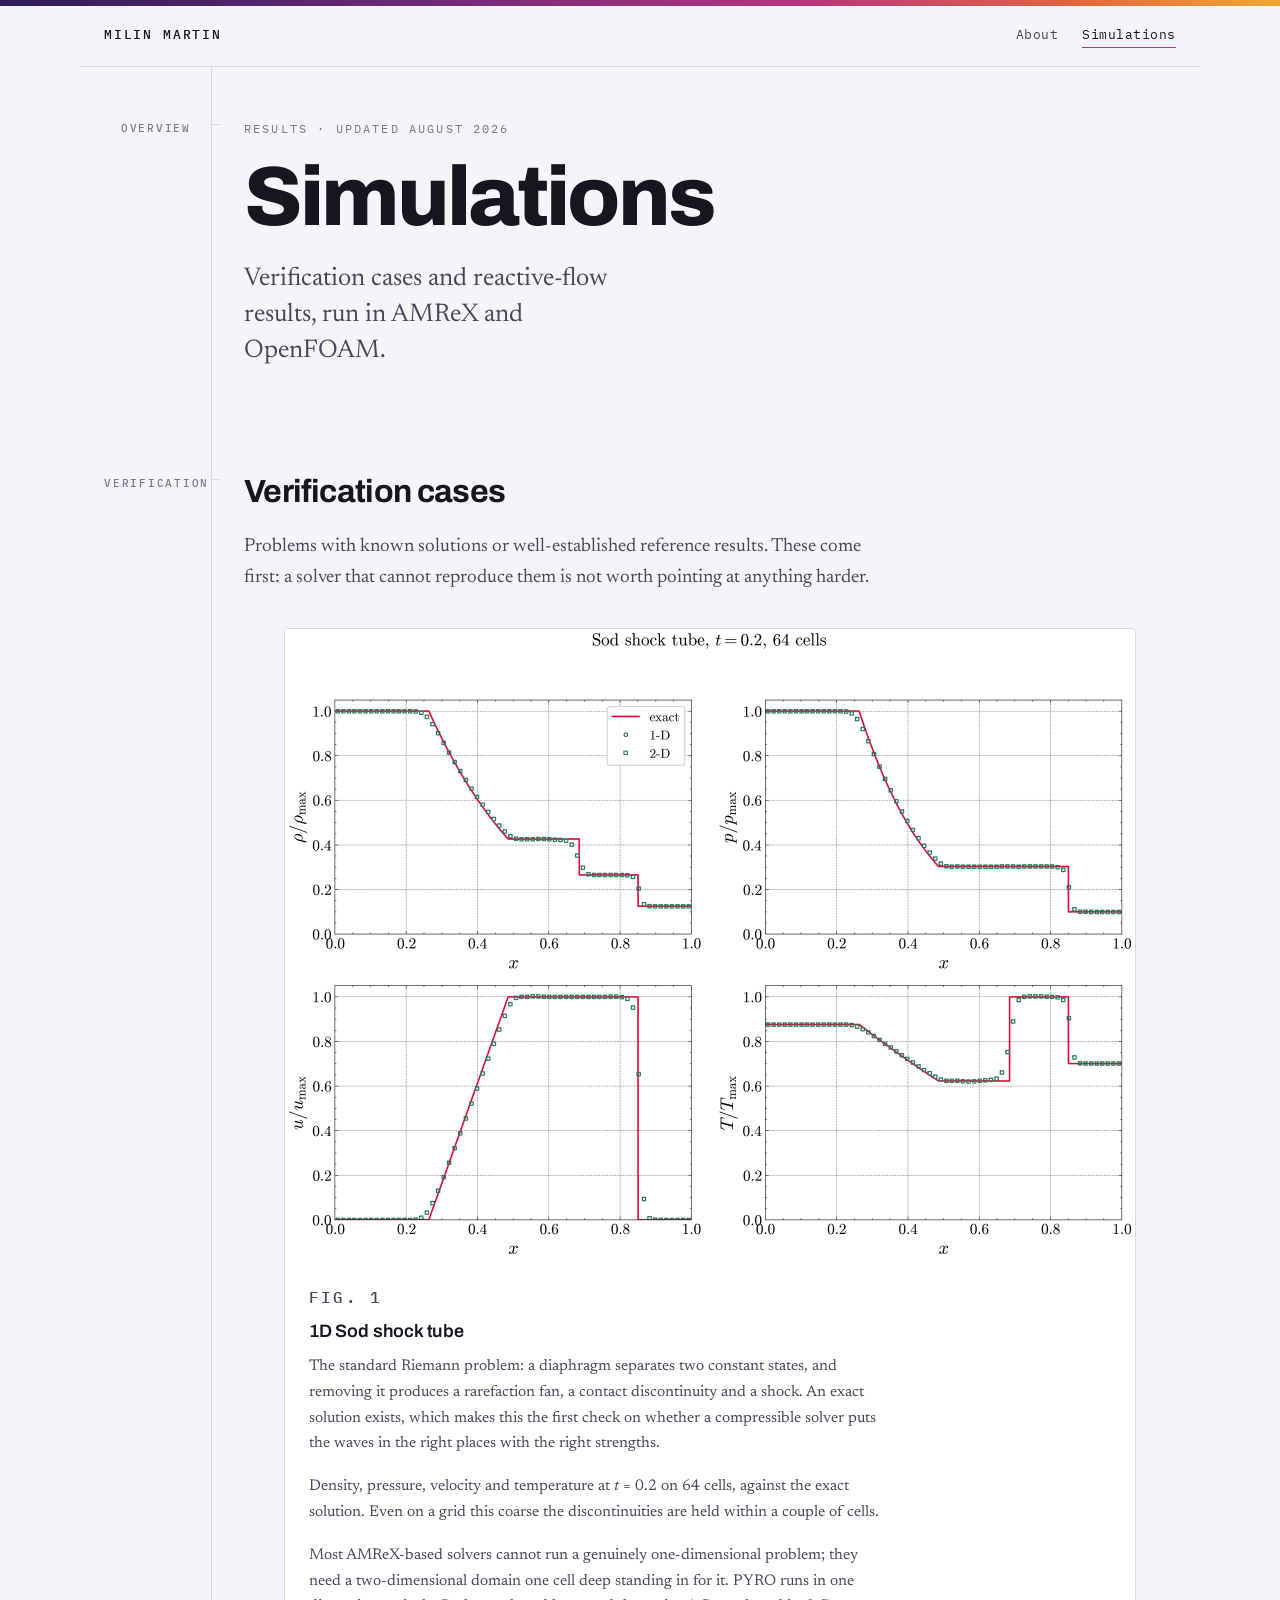
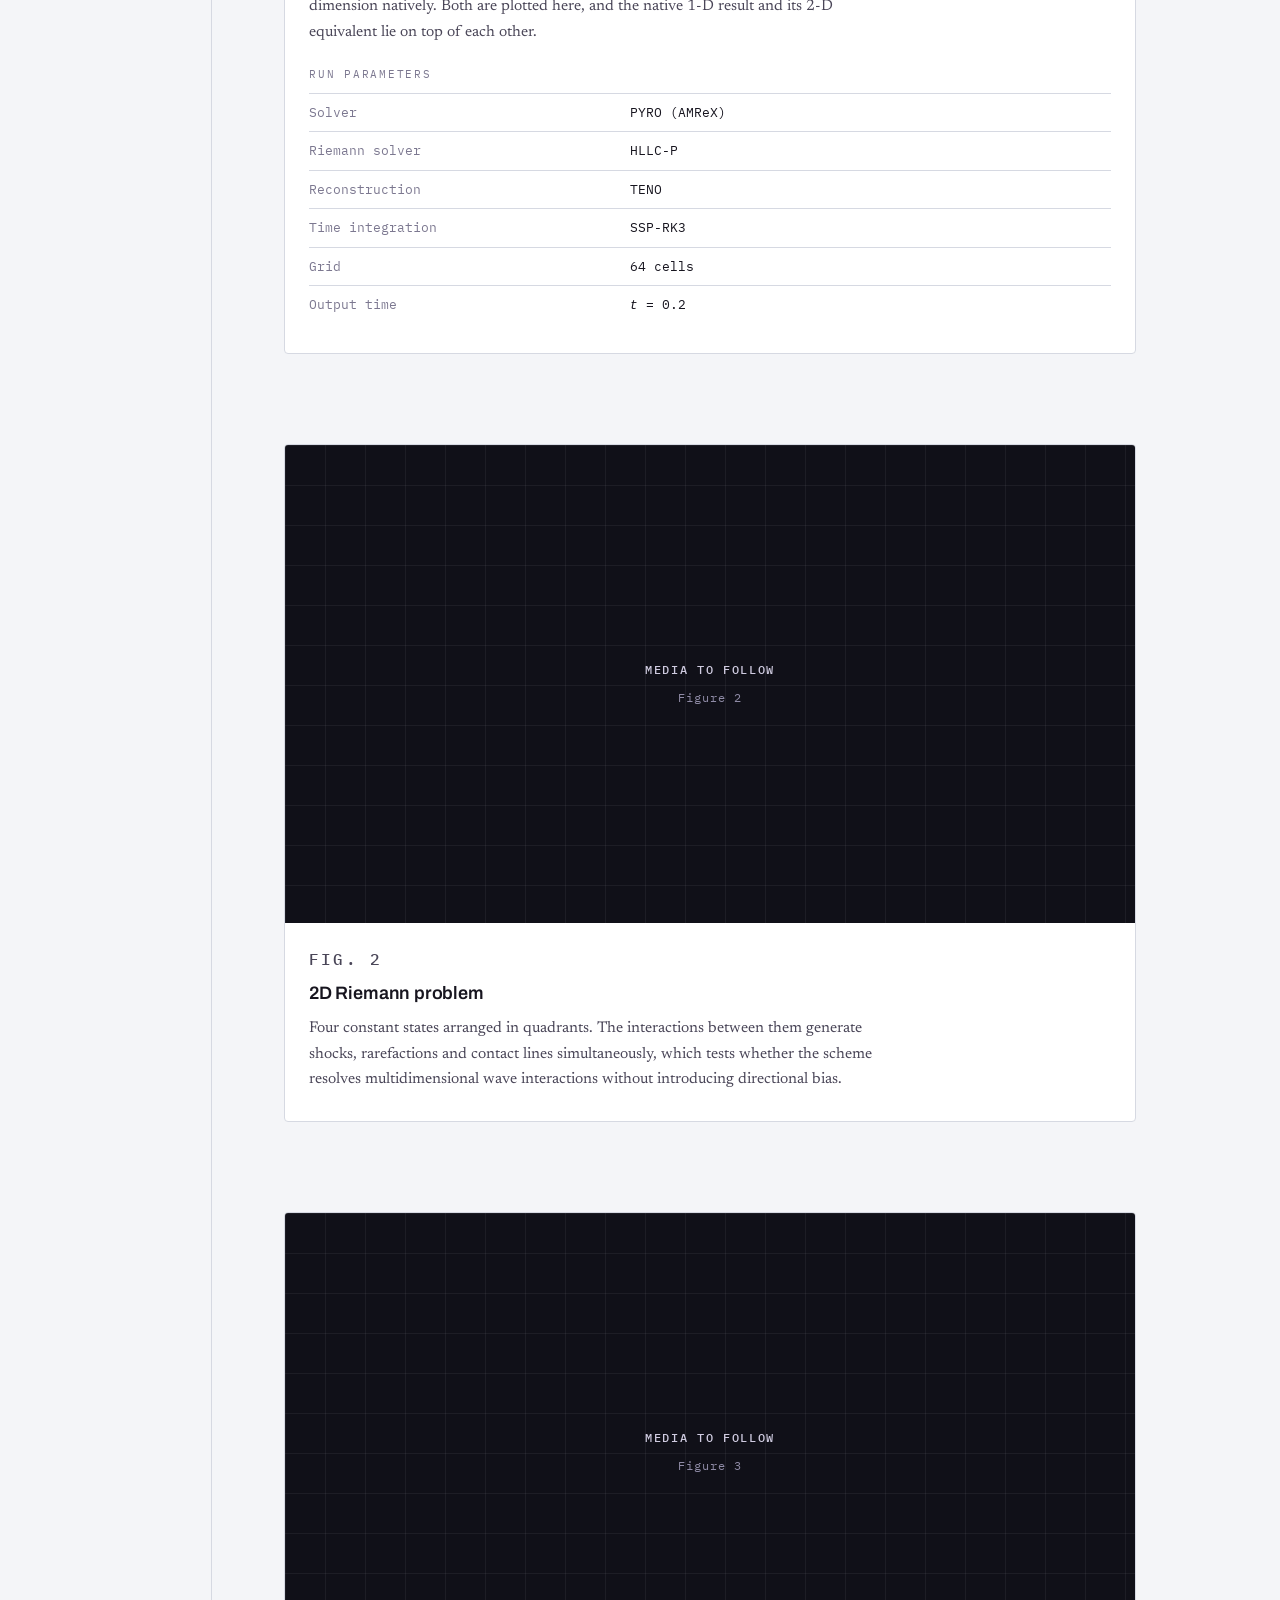
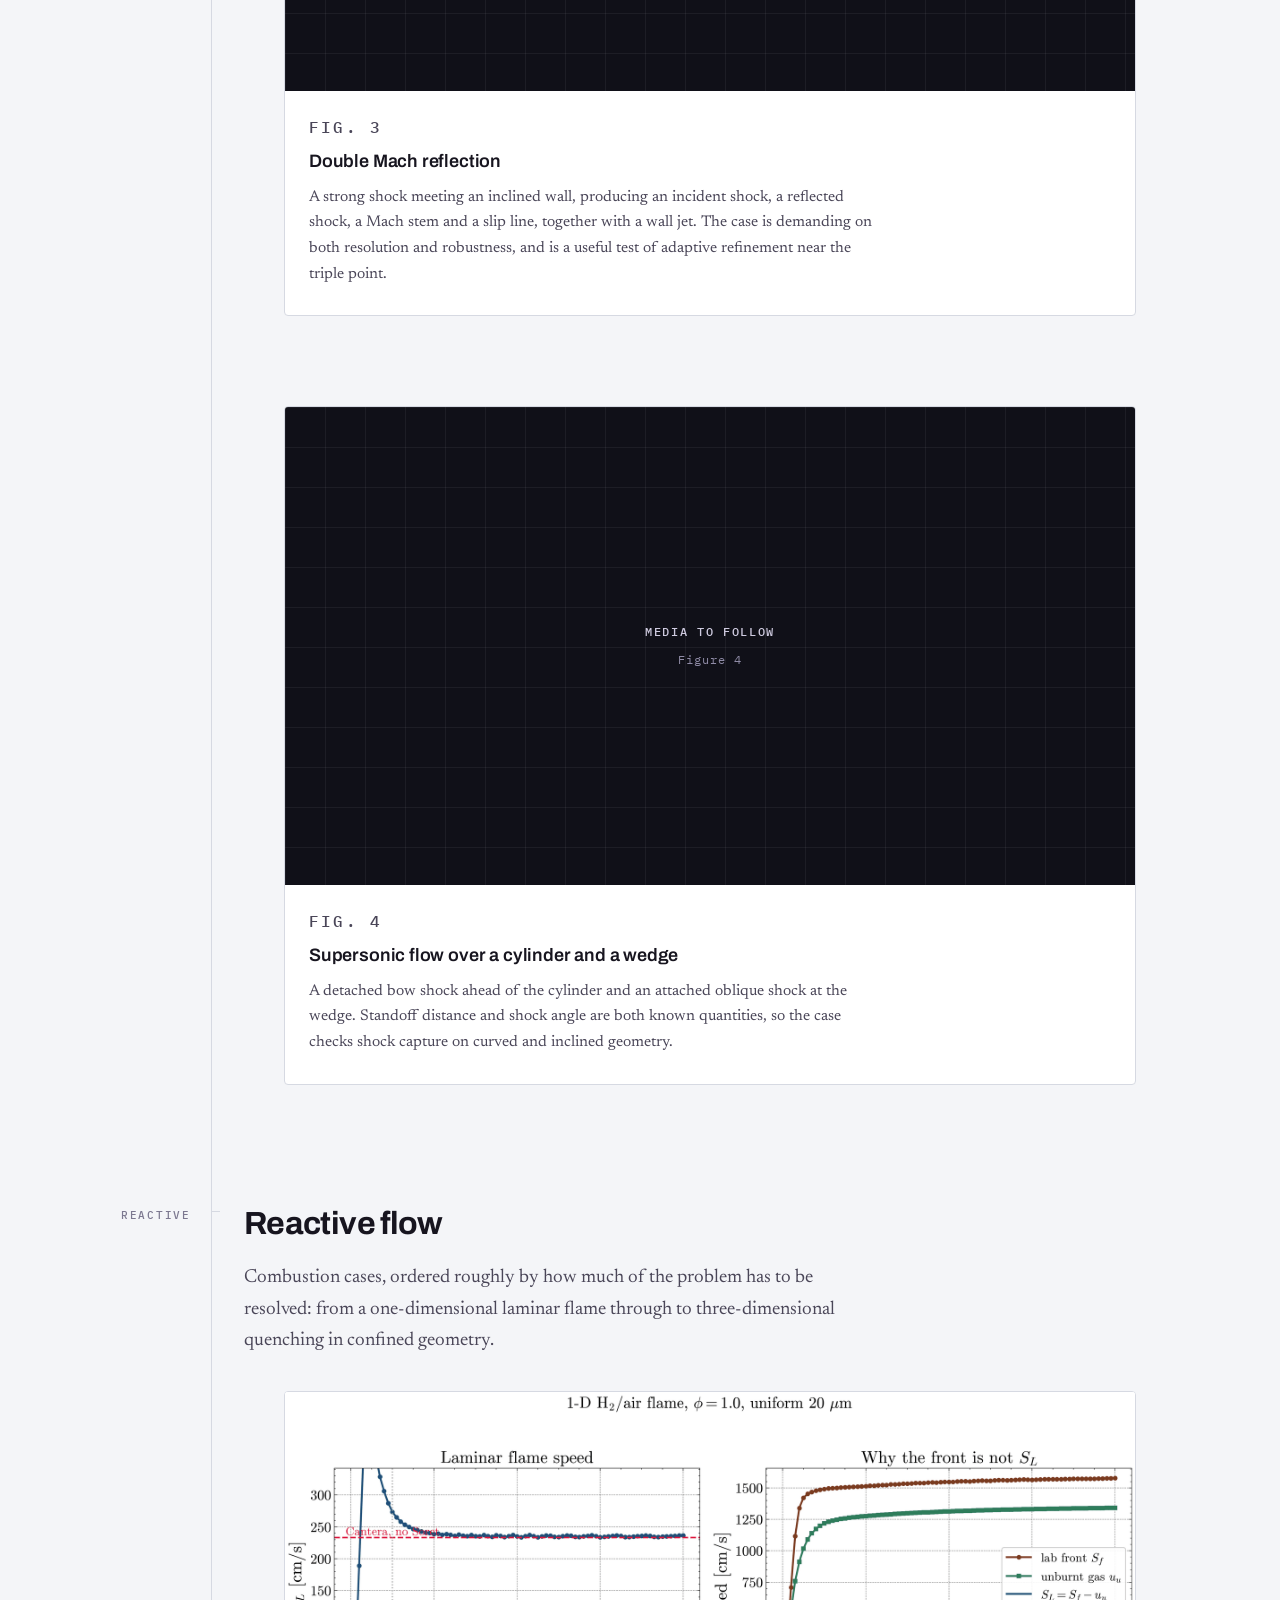
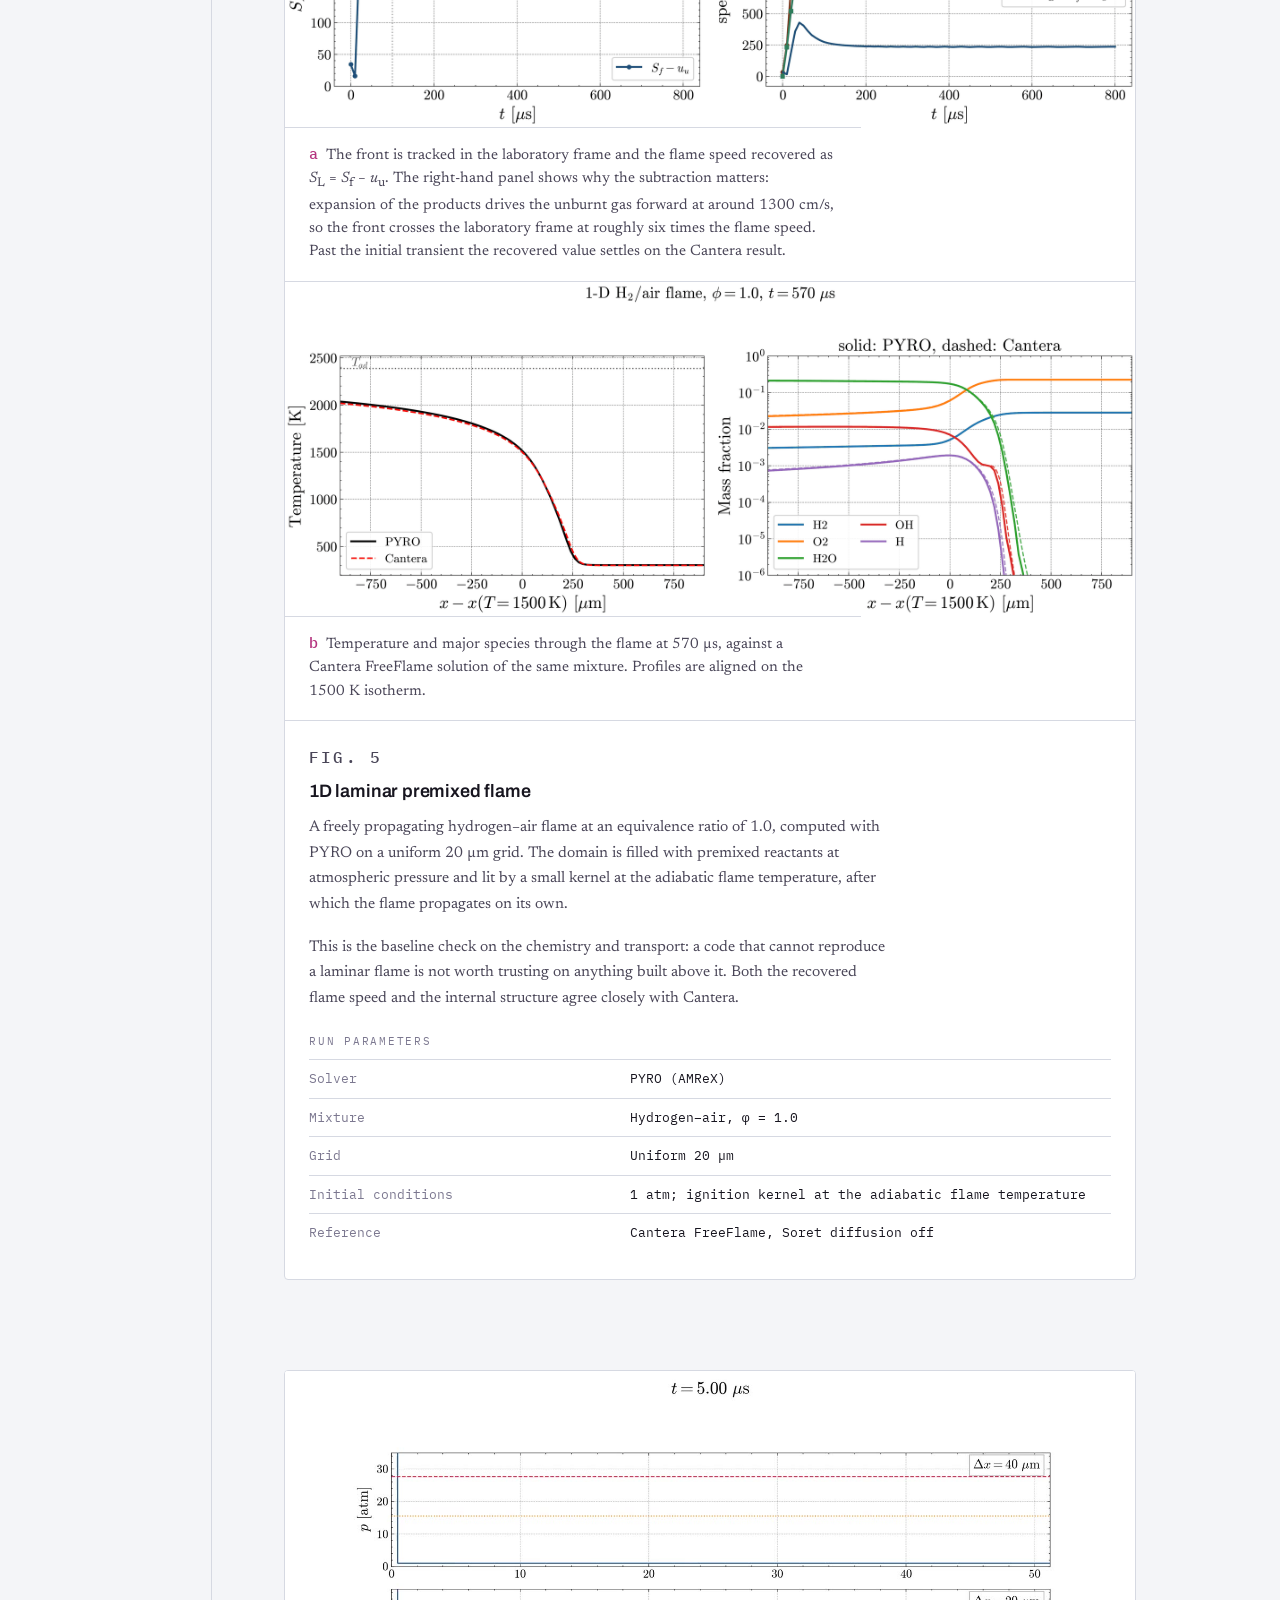
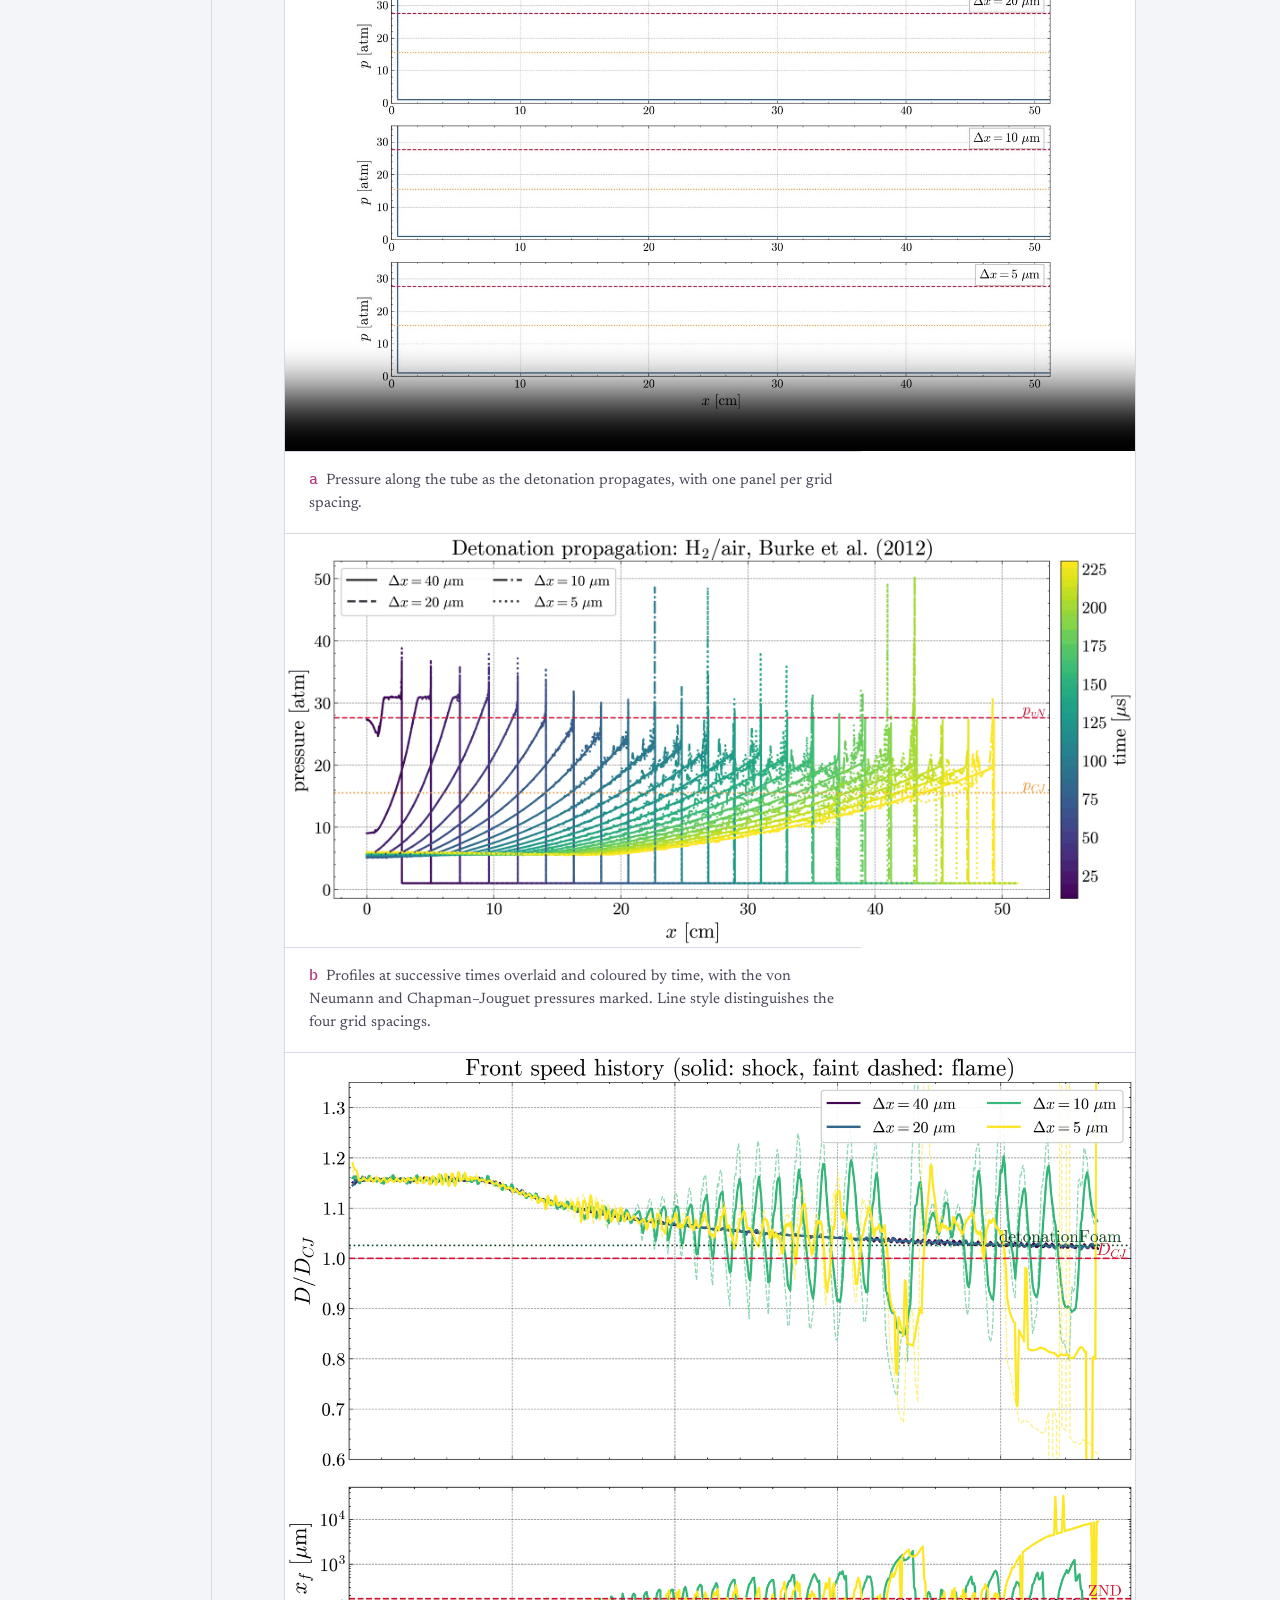
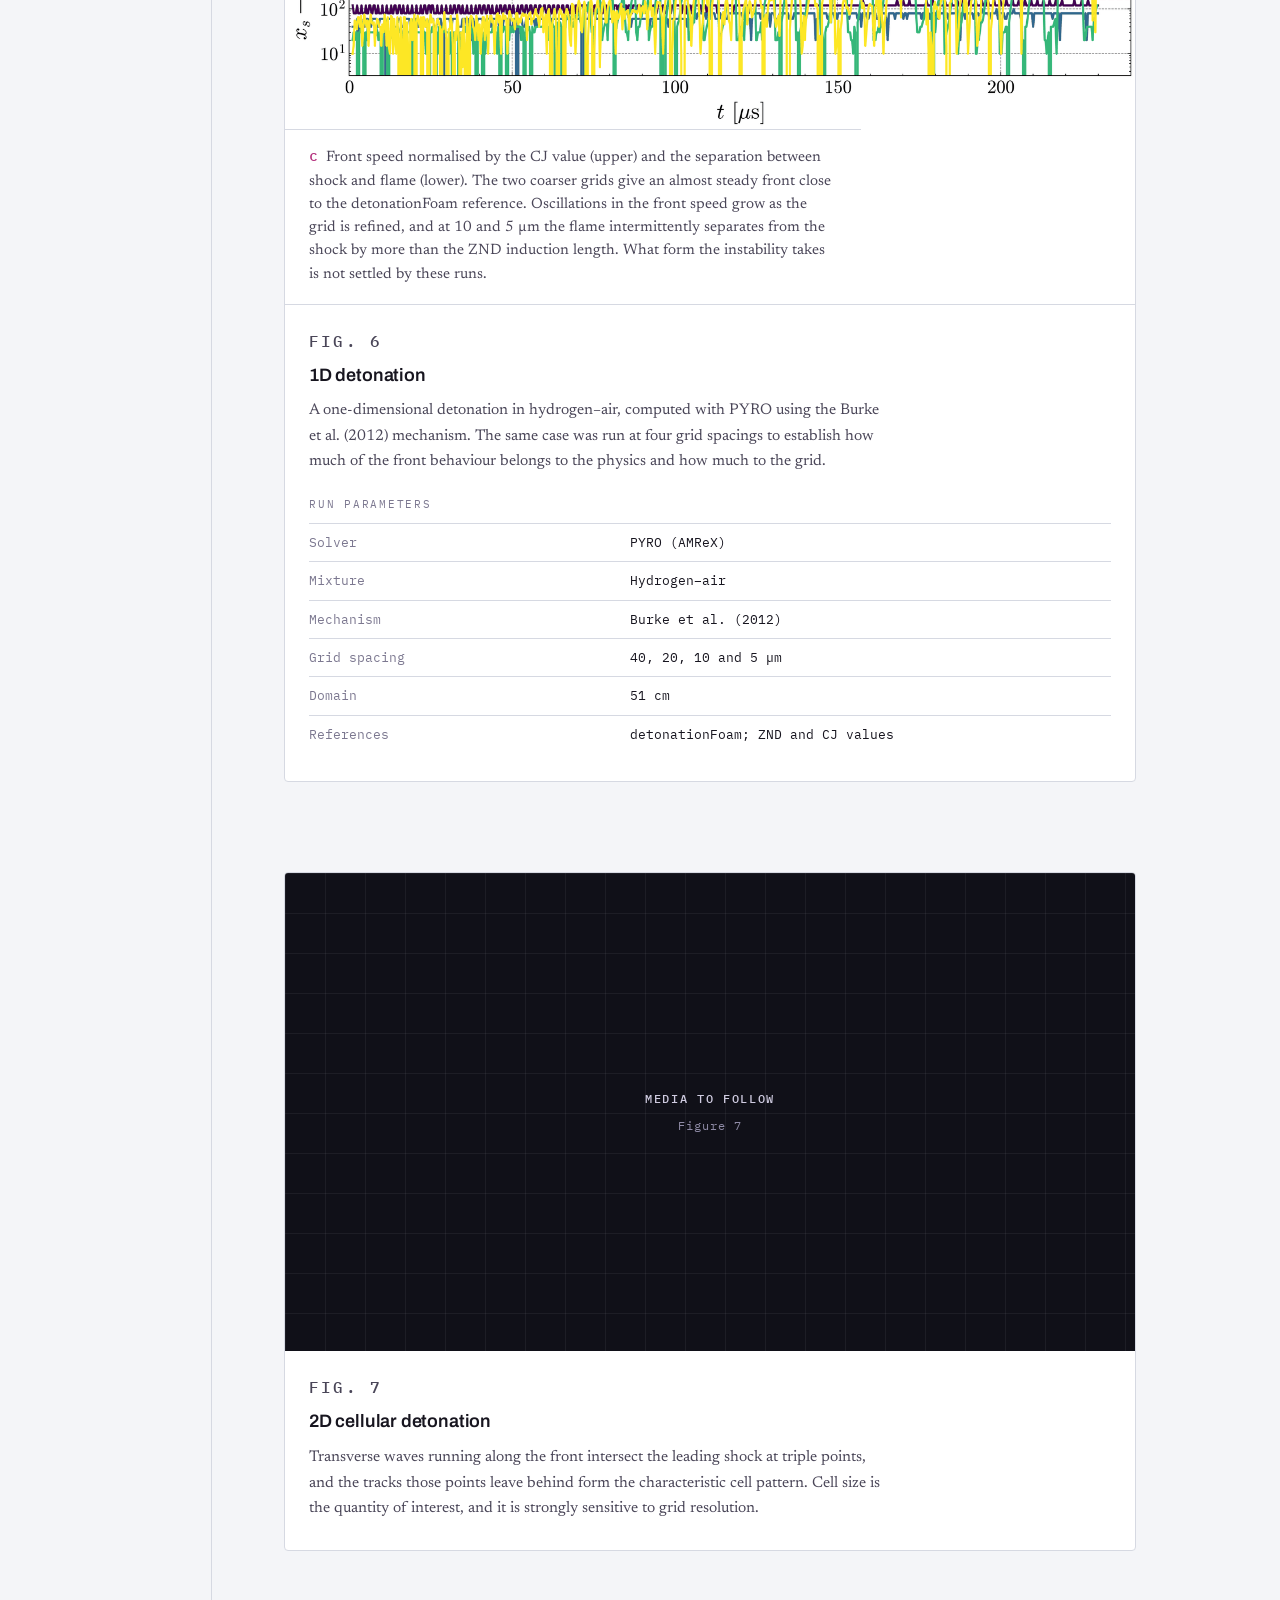
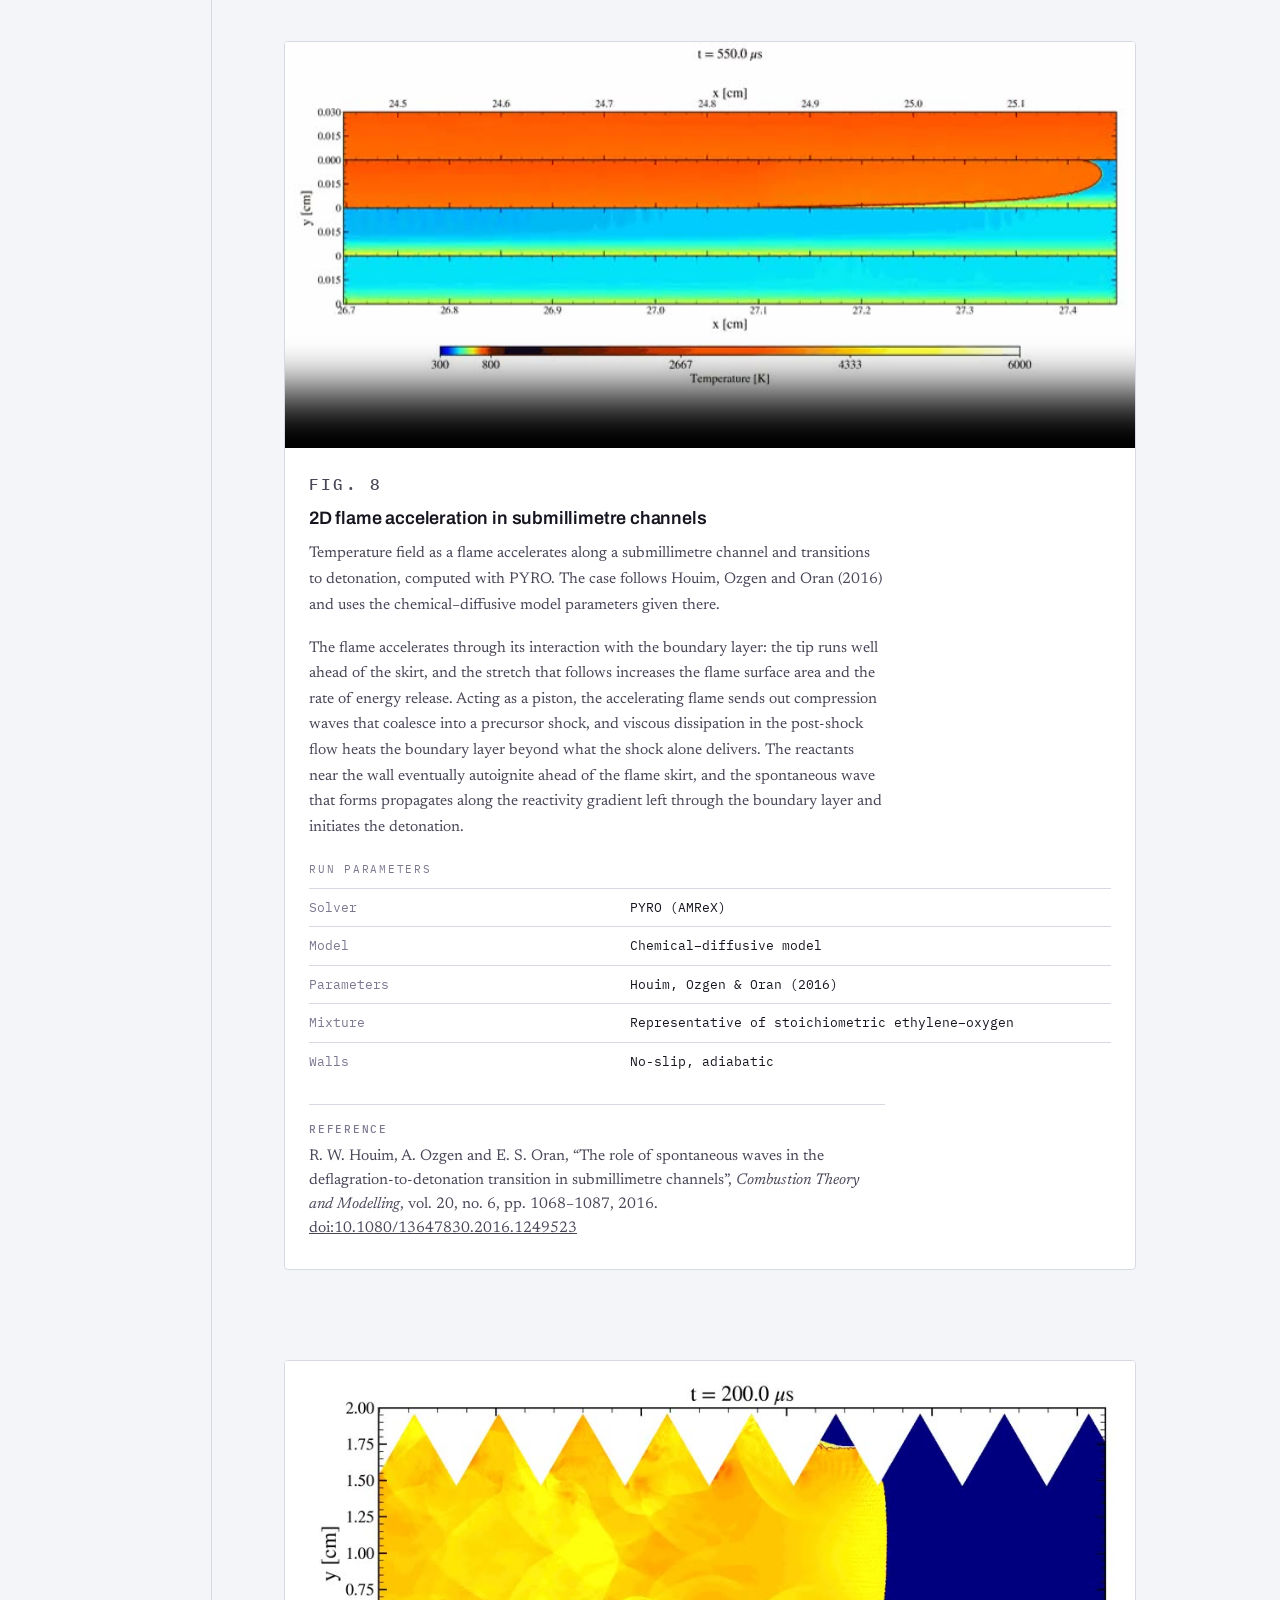
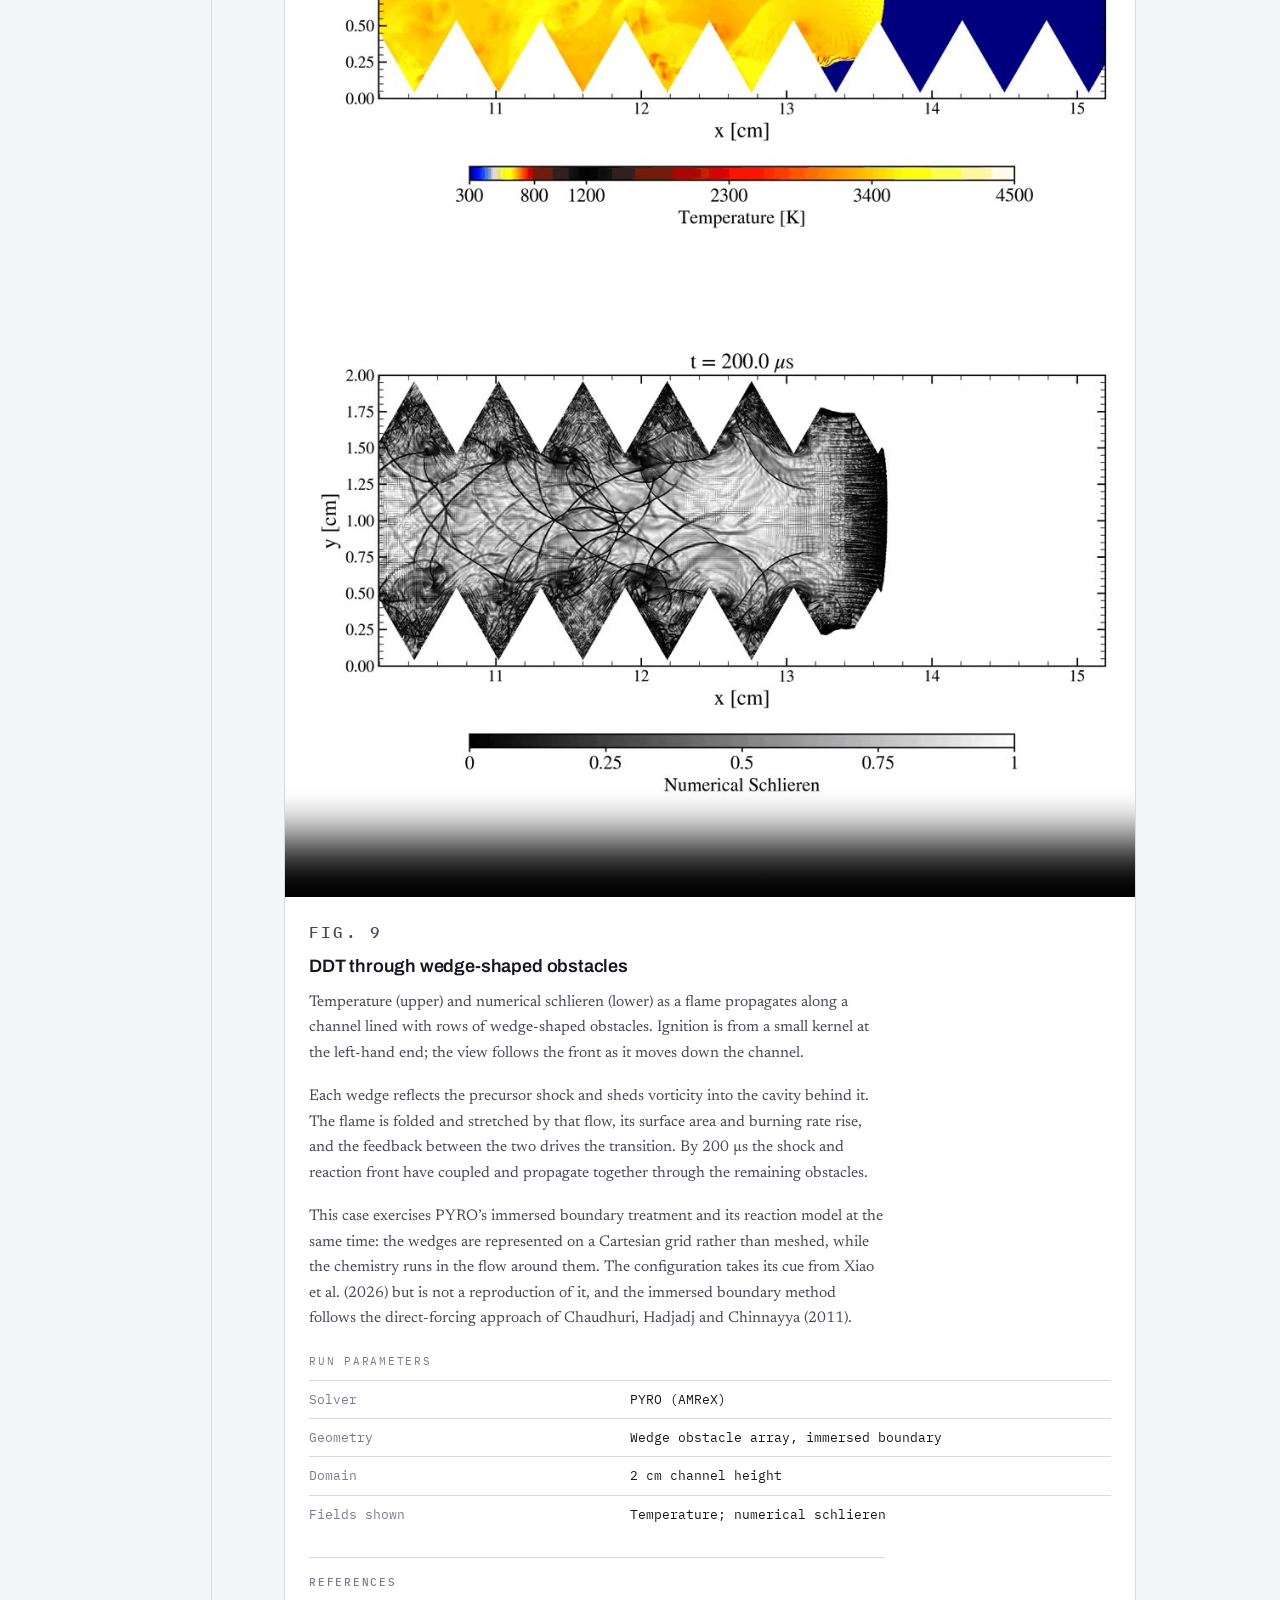
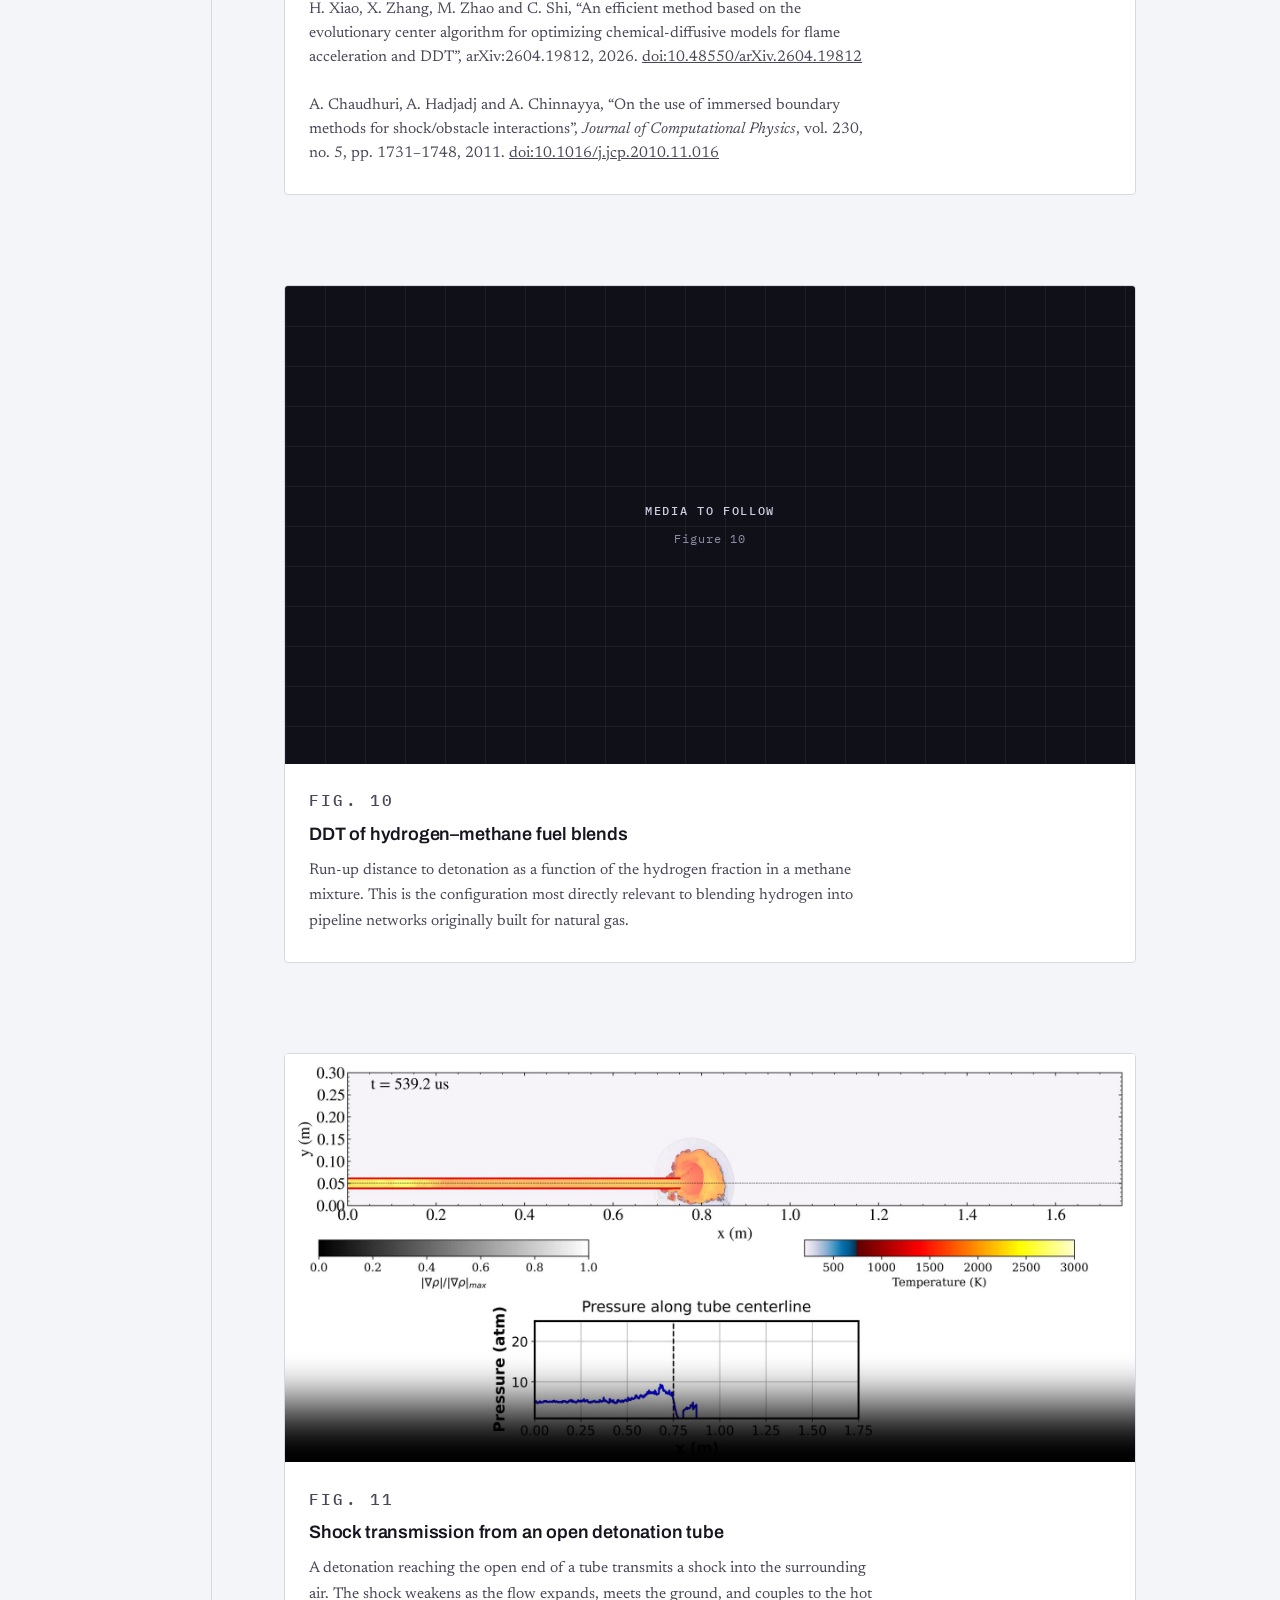
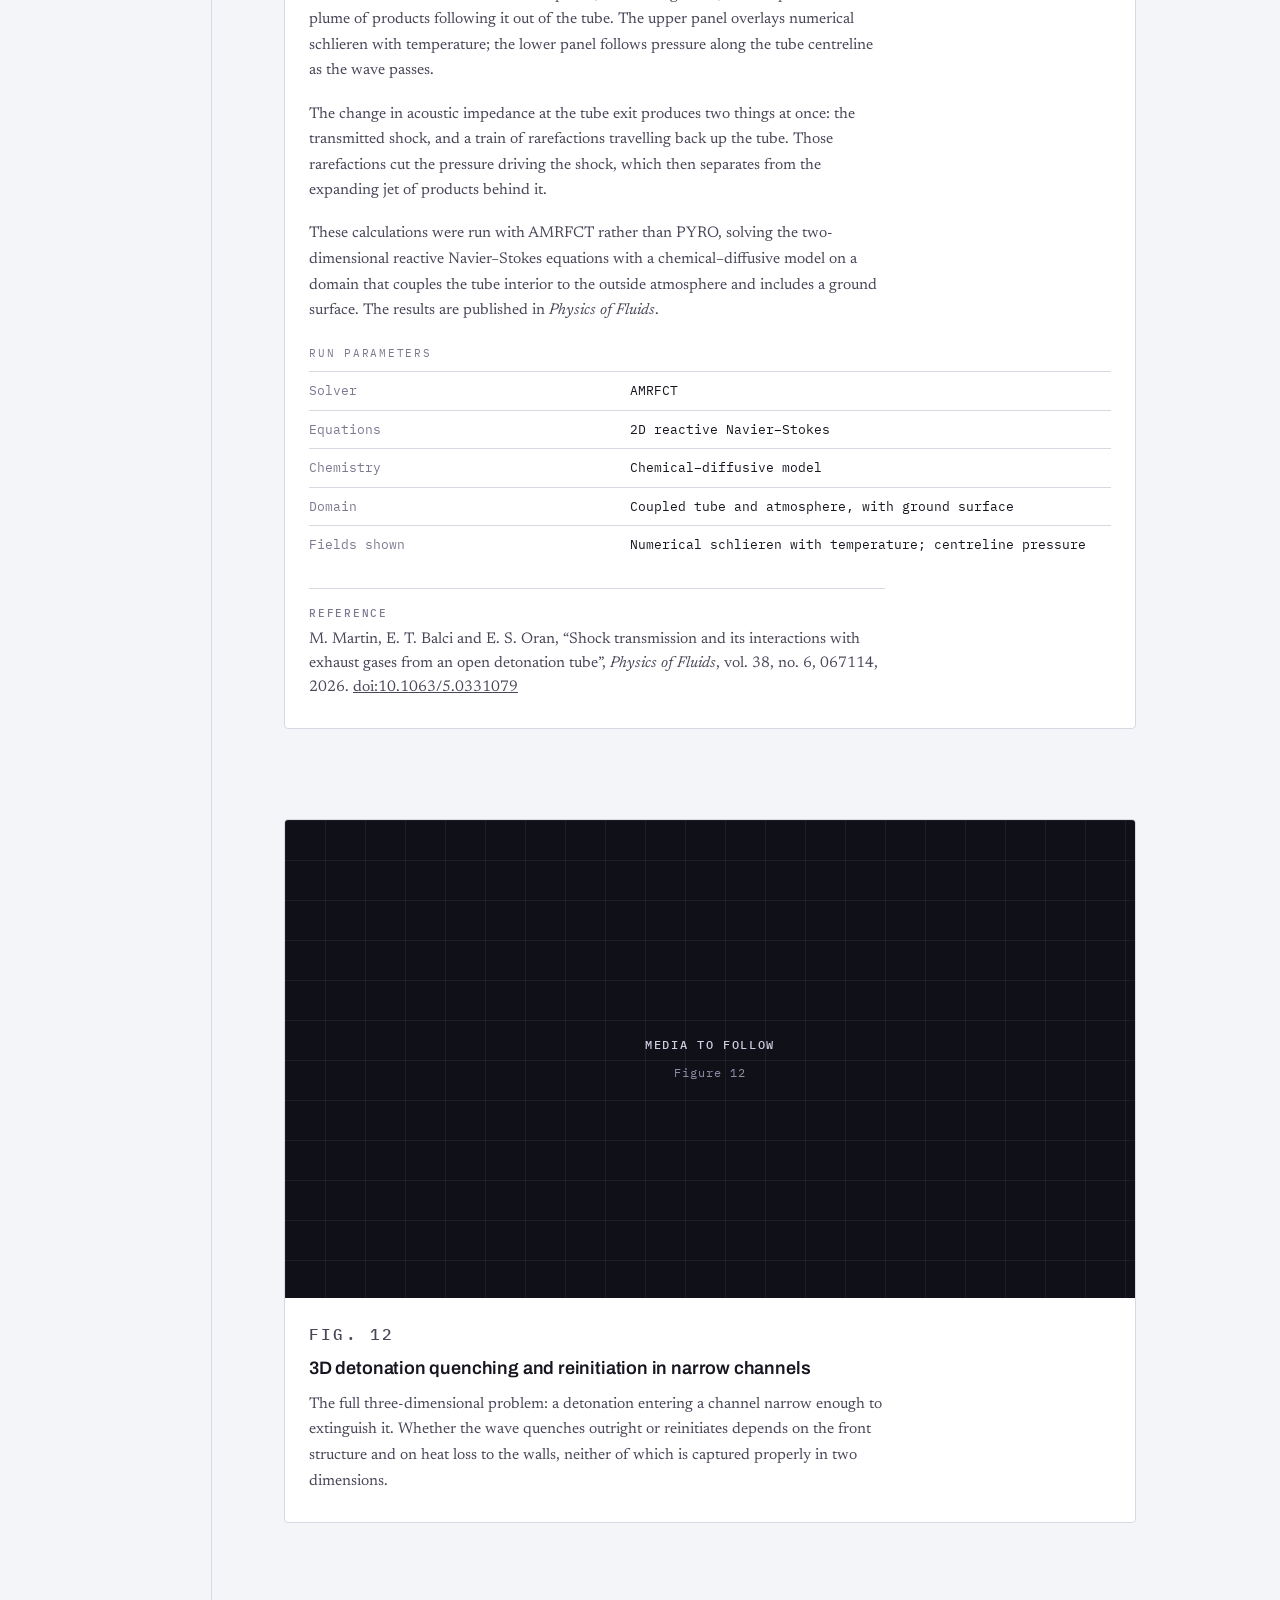
==== commit 3e996fbe: "Enhance 1D Sod shock tube figure and description Updated the 1D Sod shock tube figure with actual me" ====
--- a/simulations.html
+++ b/simulations.html
@@ -43,48 +43,30 @@
 
       <div class="figures">
         <figure class="figure">
-          <div class="figure__media">
-
-            <!-- Delete this placeholder and uncomment one option below once you have the media. -->
-            <div class="figure__slot">
-              <strong>Media to follow</strong>
-              <span>Figure 1</span>
-            </div>
-
-            <!-- A. Video file:
-            <video controls loop muted playsinline preload="metadata" poster="media/your-file-poster.jpg">
-              <source src="media/your-file.mp4" type="video/mp4">
-              <a href="media/your-file.mp4">Download the video</a>
-            </video>
-            -->
-
-            <!-- B. YouTube (use the /embed/ URL):
-            <iframe src="https://www.youtube.com/embed/VIDEO_ID" title="1D Sod shock tube" allowfullscreen></iframe>
-            -->
-
-            <!-- C. Still image:
-            <img src="media/your-file.png" alt="1D Sod shock tube">
-            -->
-
+          <div class="figure__media figure__media--plot" style="aspect-ratio: 1700 / 1264;">
+            <img src="media/sod-verification.png" alt="Density, pressure, velocity and temperature for the Sod shock tube at t = 0.2 on 64 cells, from one-dimensional and two-dimensional PYRO runs, against the exact solution.">
           </div>
 
           <figcaption class="figure__caption">
             <p class="figure__label">Fig. 1</p>
             <h3>1D Sod shock tube</h3>
-            <p>The standard Riemann problem: a diaphragm separates two constant states, and its removal produces a shock, a contact discontinuity and a rarefaction fan. An exact solution exists, which makes this the first check on whether a compressible solver captures wave speeds and jump conditions correctly.</p>
-            <!-- A table of run parameters. Uncomment and fill in, then copy it into the other figures.
+            <p>The standard Riemann problem: a diaphragm separates two constant states, and removing it produces a rarefaction fan, a contact discontinuity and a shock. An exact solution exists, which makes this the first check on whether a compressible solver puts the waves in the right places with the right strengths.</p>
+
+            <p>Density, pressure, velocity and temperature at <i>t</i> = 0.2 on 64 cells, against the exact solution. Even on a grid this coarse the discontinuities are held within a couple of cells.</p>
+
+            <p>Most AMReX-based solvers cannot run a genuinely one-dimensional problem; they need a two-dimensional domain one cell deep standing in for it. PYRO runs in one dimension natively. Both are plotted here, and the native 1-D result and its 2-D equivalent lie on top of each other.</p>
+
             <table class="params">
               <caption>Run parameters</caption>
               <tbody>
                 <tr><th scope="row">Solver</th><td>PYRO (AMReX)</td></tr>
-                <tr><th scope="row">Grid</th><td>&nbsp;</td></tr>
-                <tr><th scope="row">Mixture</th><td>&nbsp;</td></tr>
-                <tr><th scope="row">Initial conditions</th><td>&nbsp;</td></tr>
-                <tr><th scope="row">Wall time</th><td>&nbsp;</td></tr>
+                <tr><th scope="row">Riemann solver</th><td>HLLC-P</td></tr>
+                <tr><th scope="row">Reconstruction</th><td>TENO</td></tr>
+                <tr><th scope="row">Time integration</th><td>SSP-RK3</td></tr>
+                <tr><th scope="row">Grid</th><td>64 cells</td></tr>
+                <tr><th scope="row">Output time</th><td><i>t</i> = 0.2</td></tr>
               </tbody>
             </table>
-            -->
-
           </figcaption>
         </figure>
 
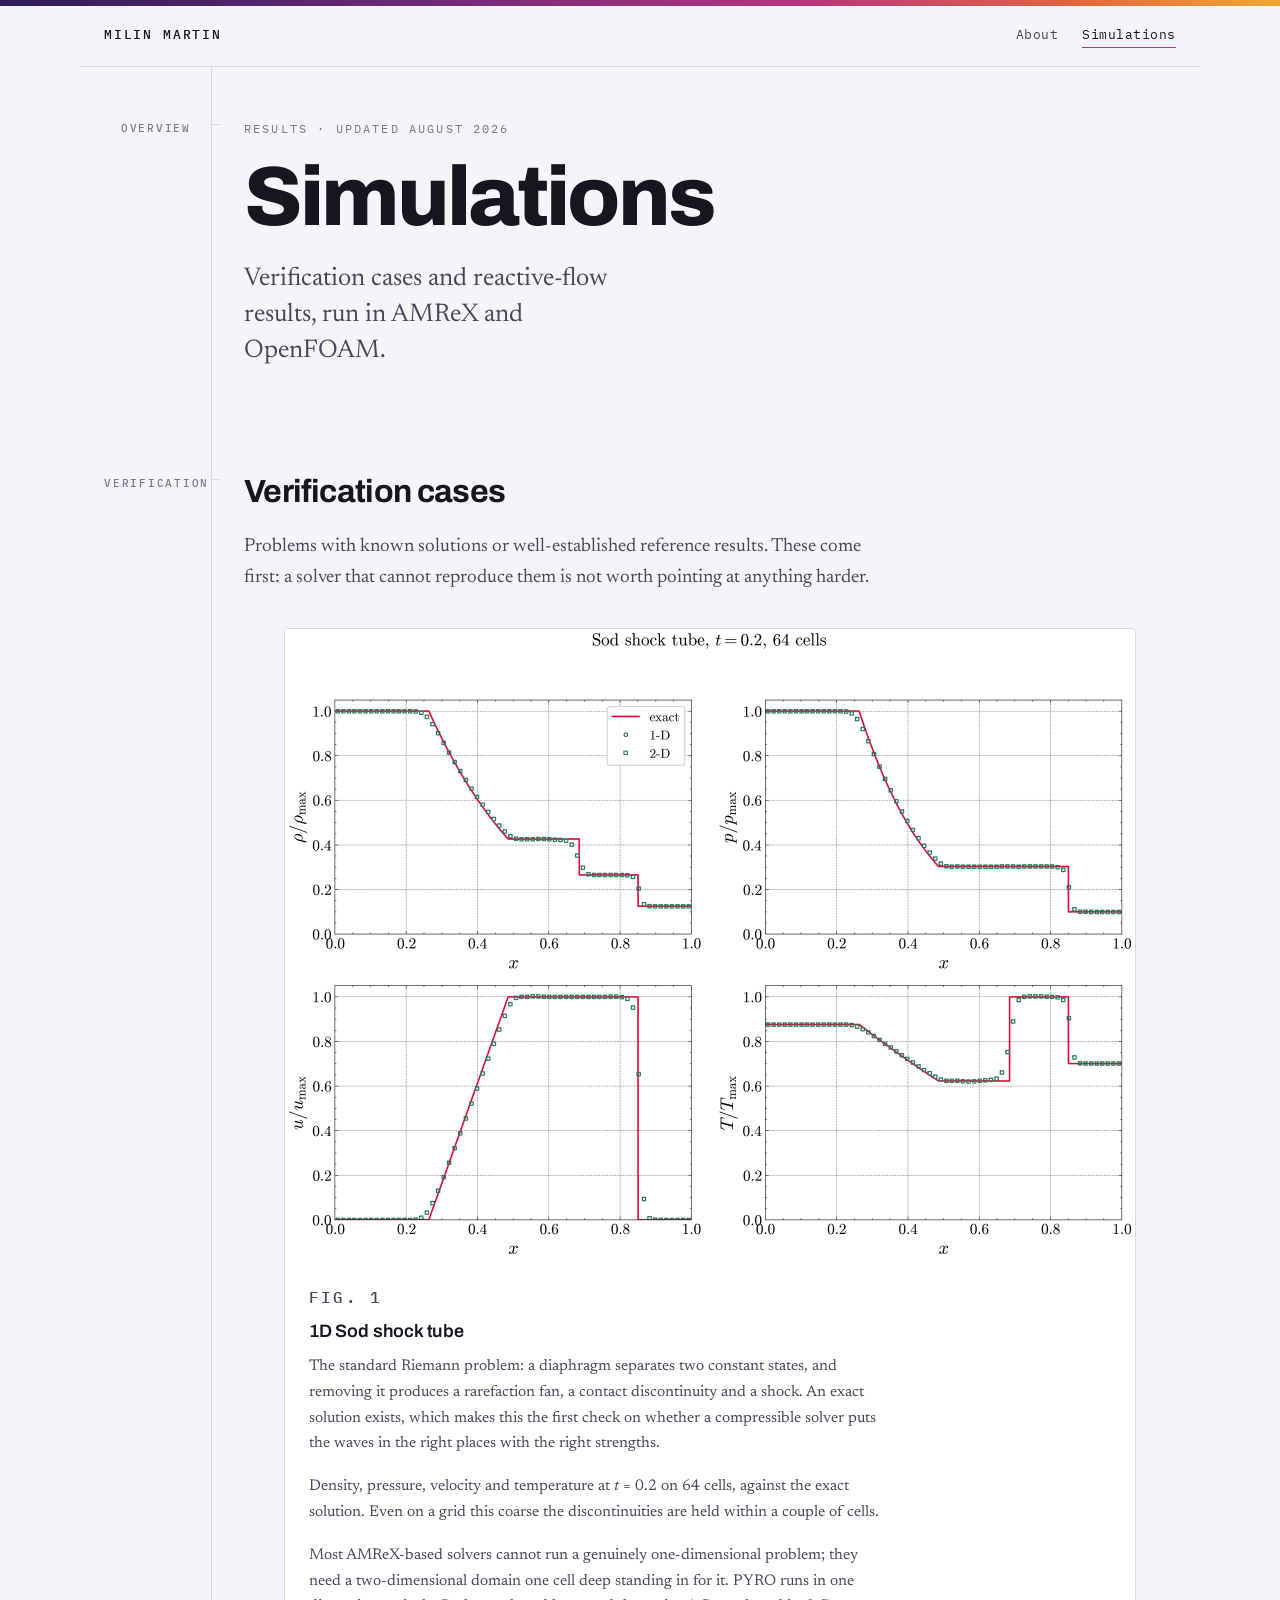
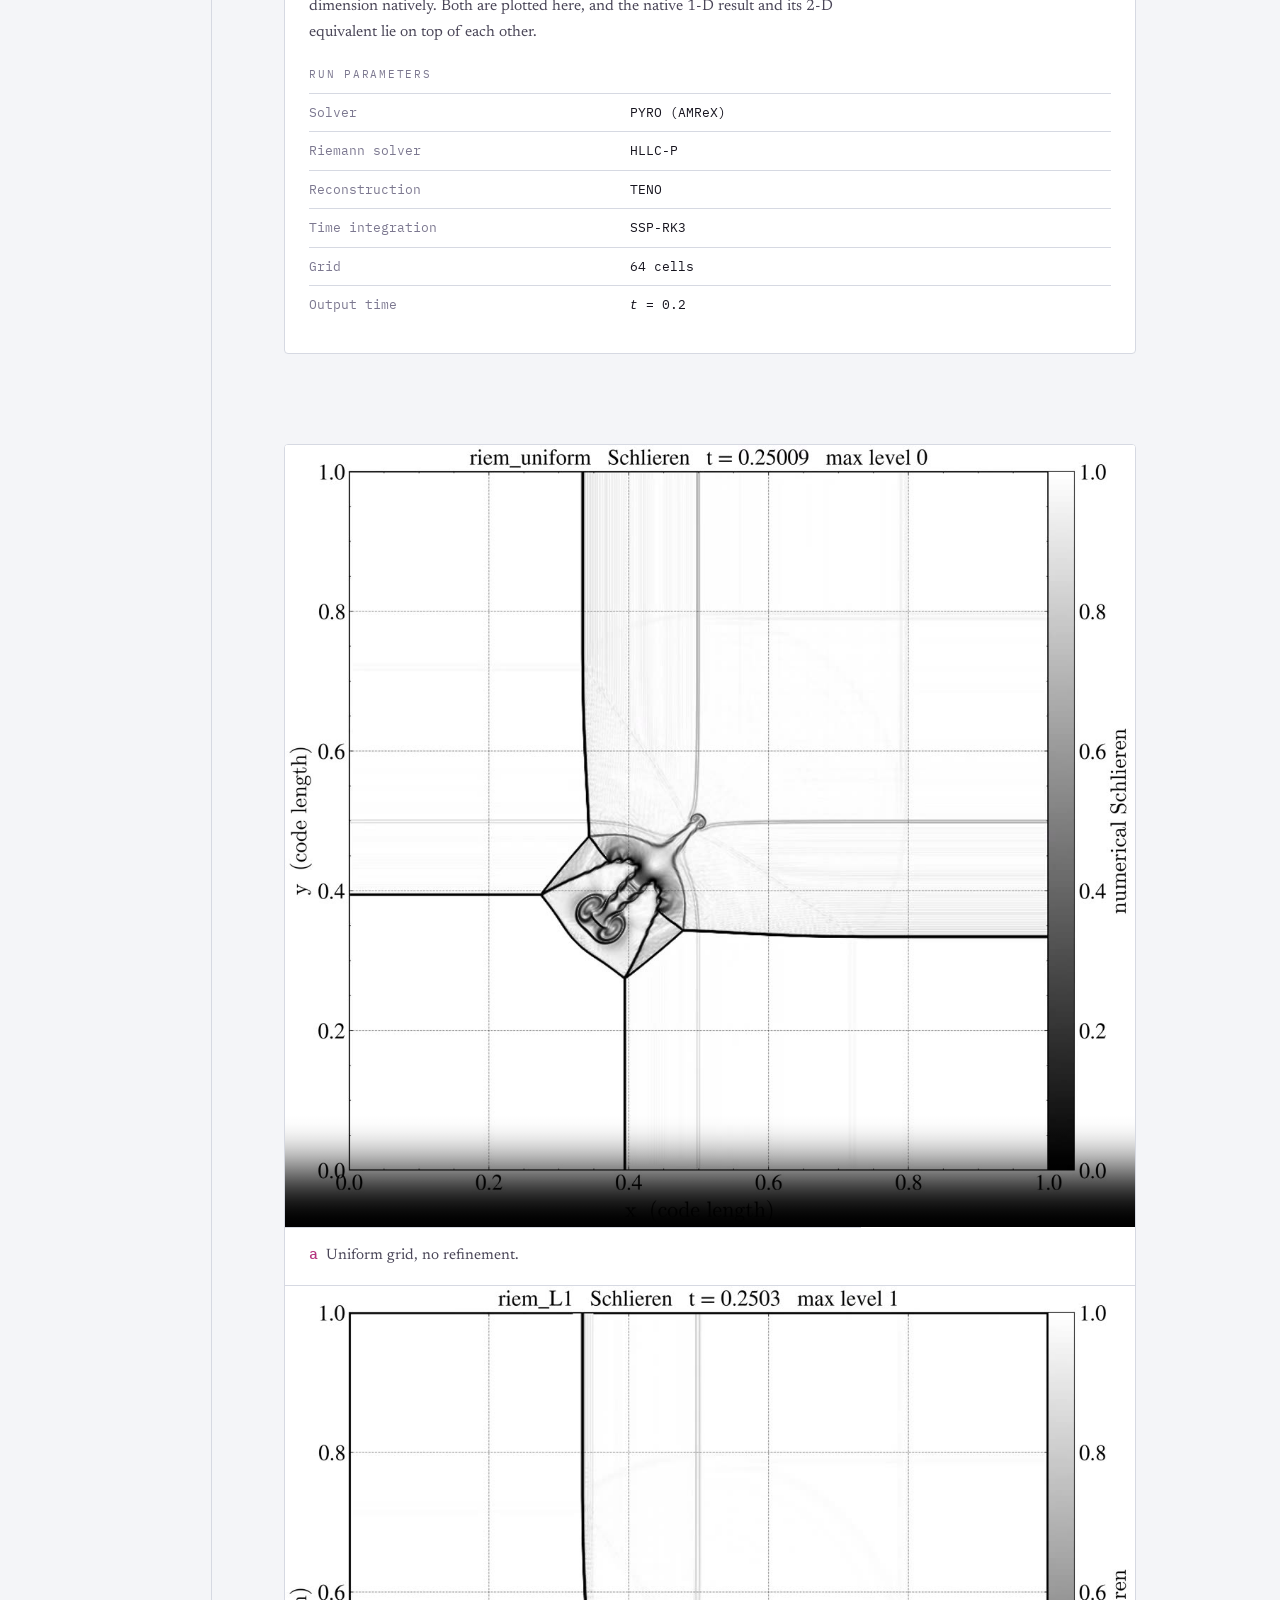
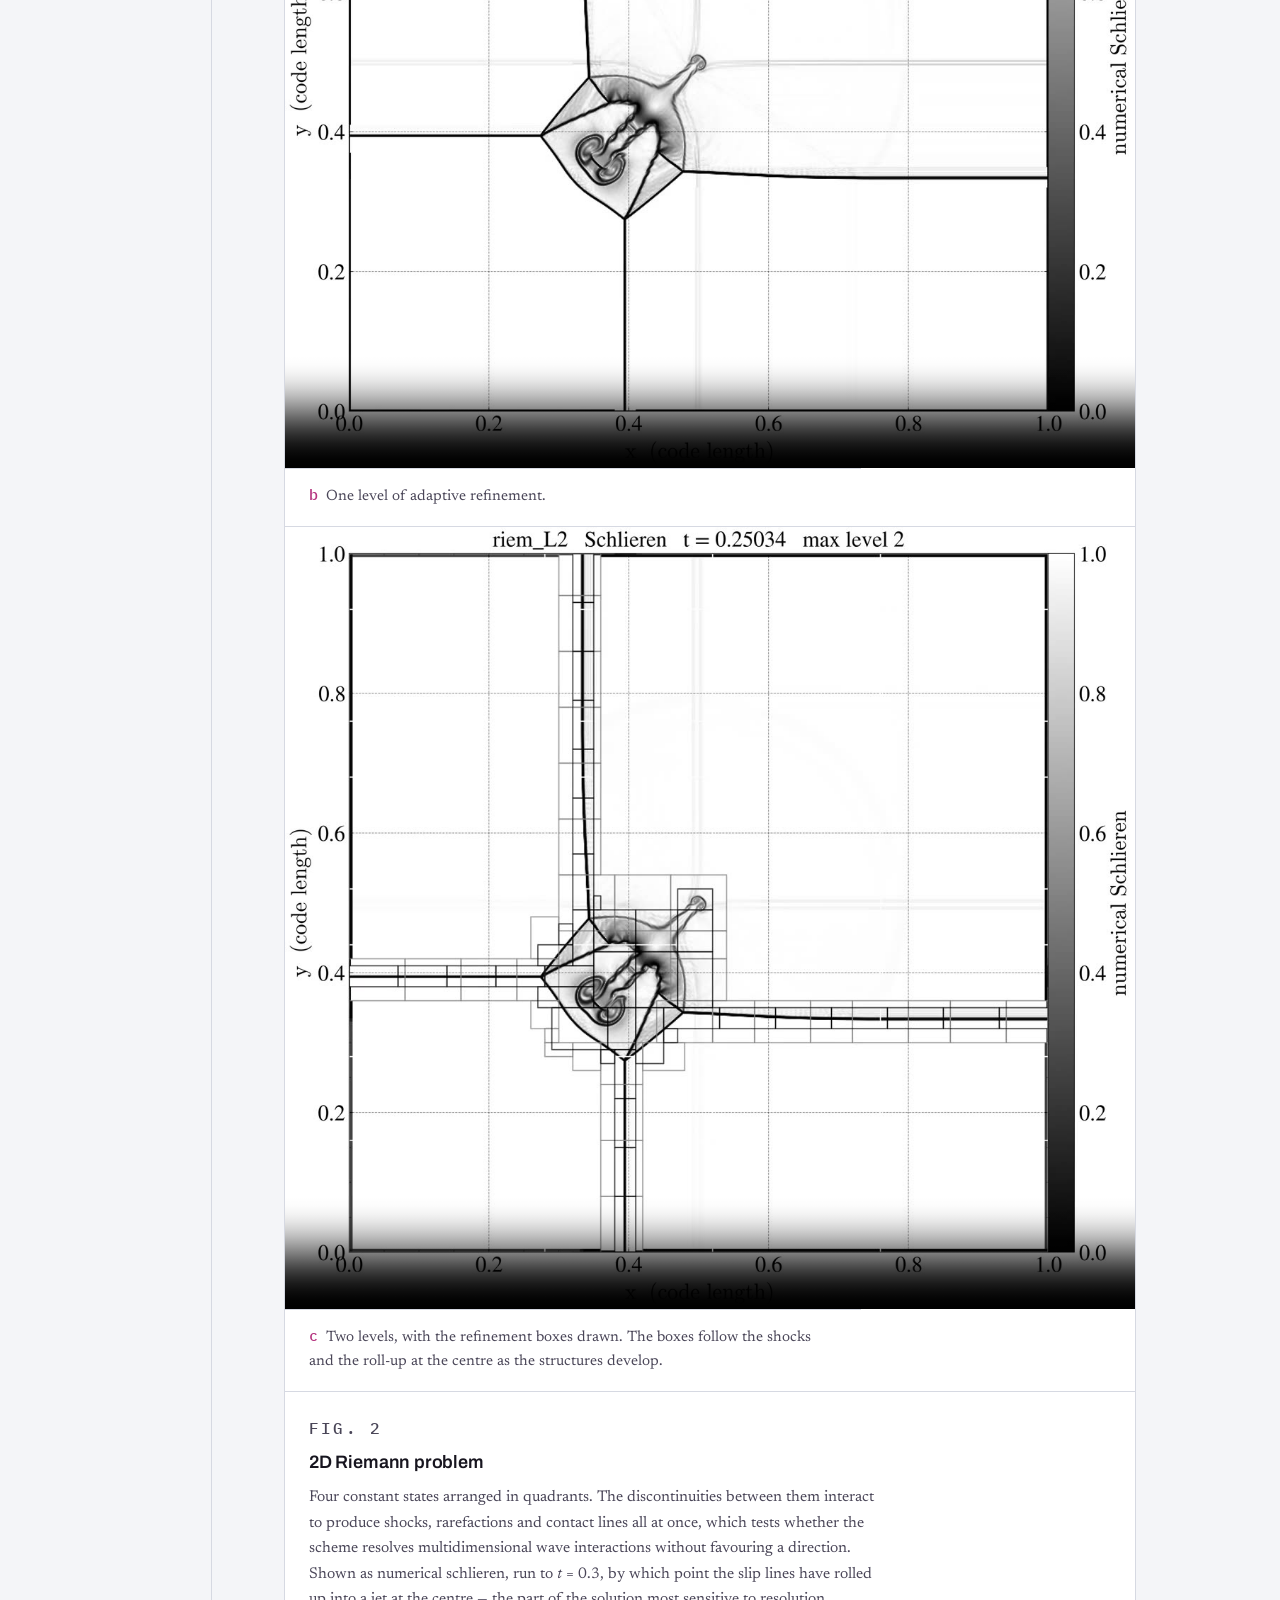
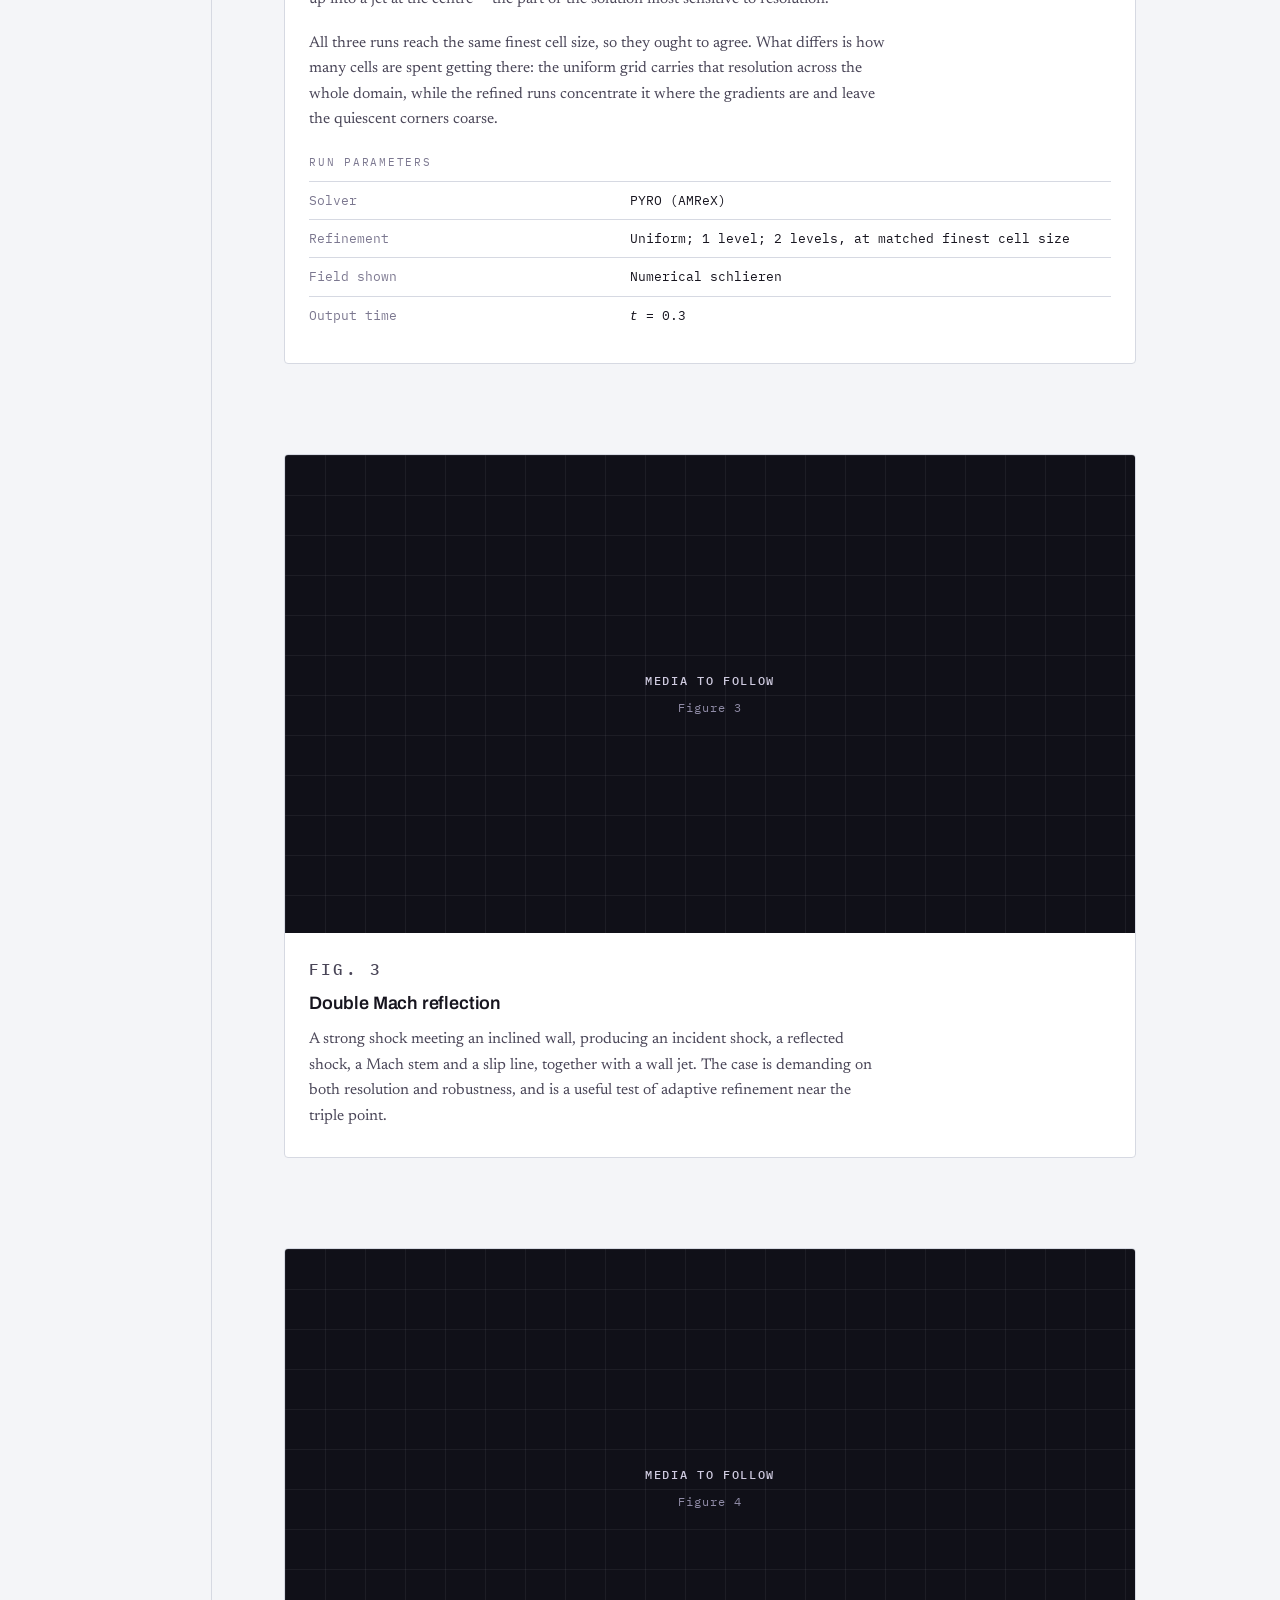
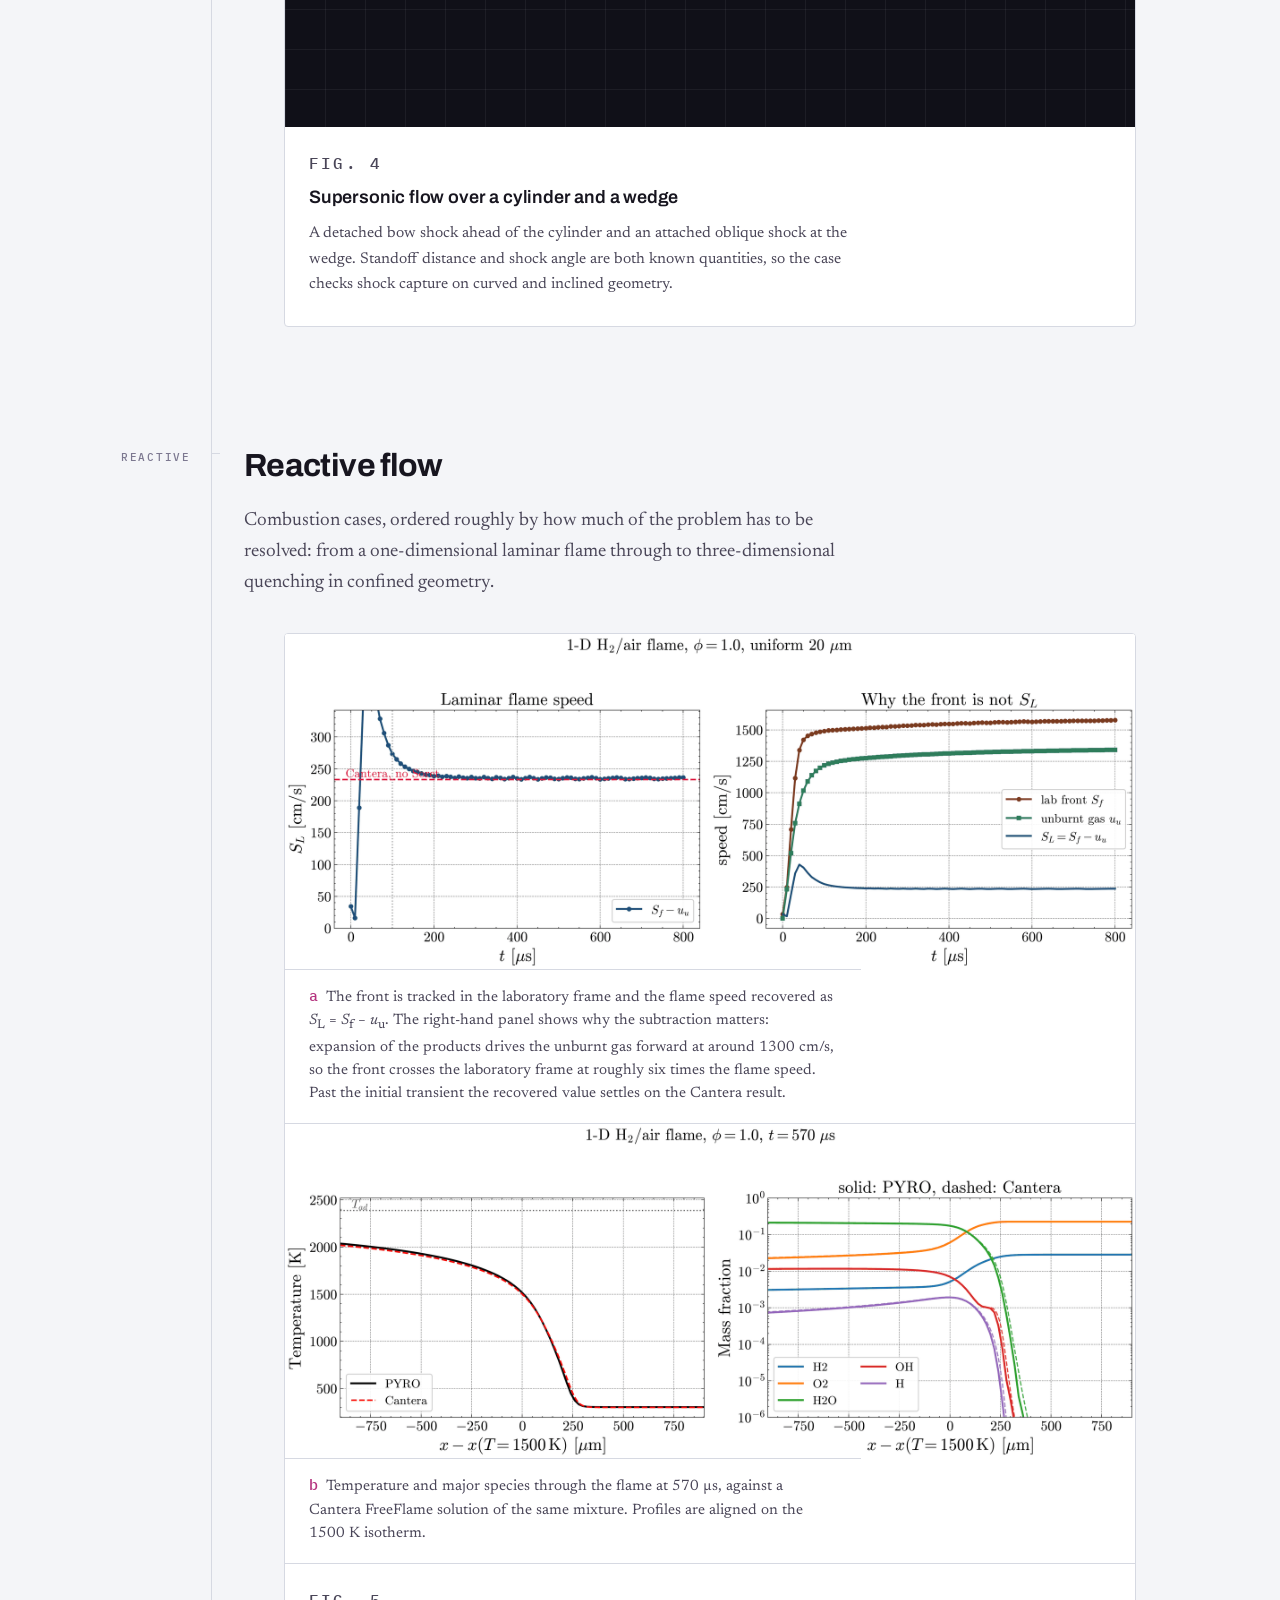
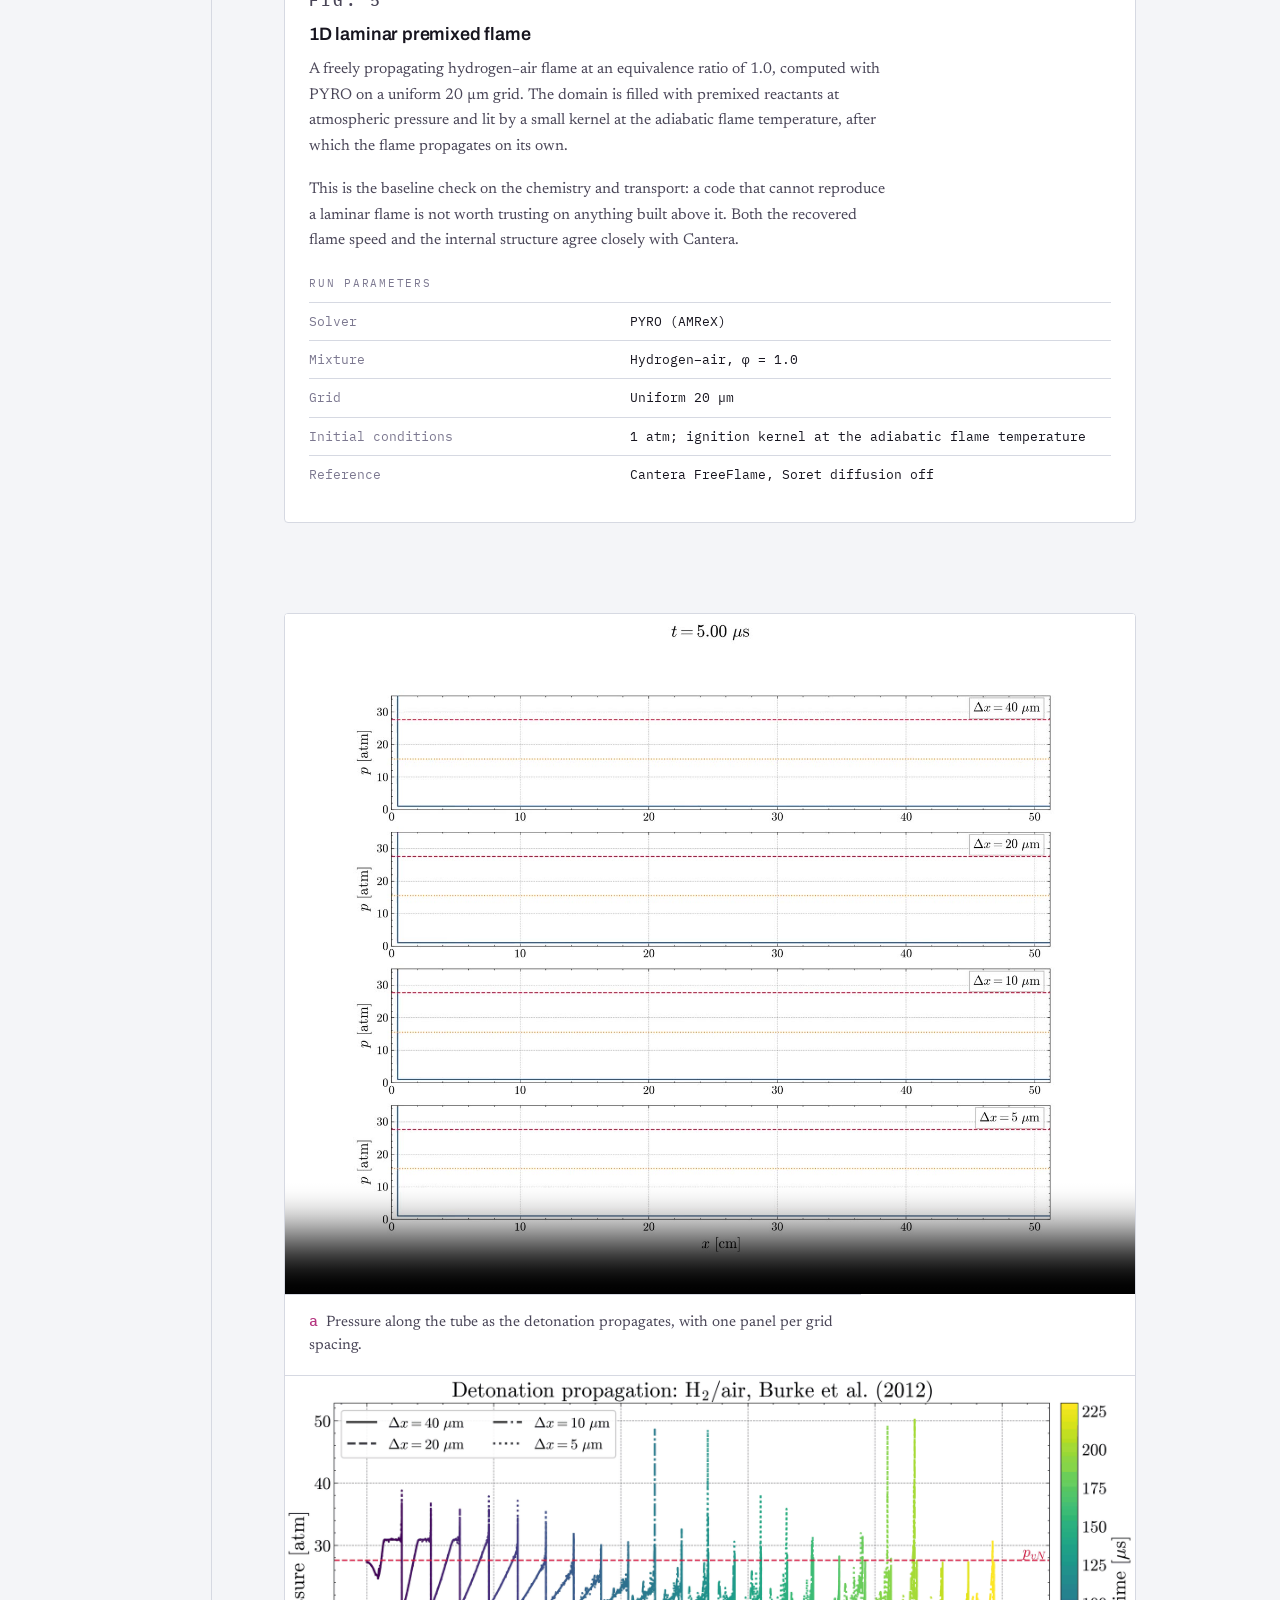
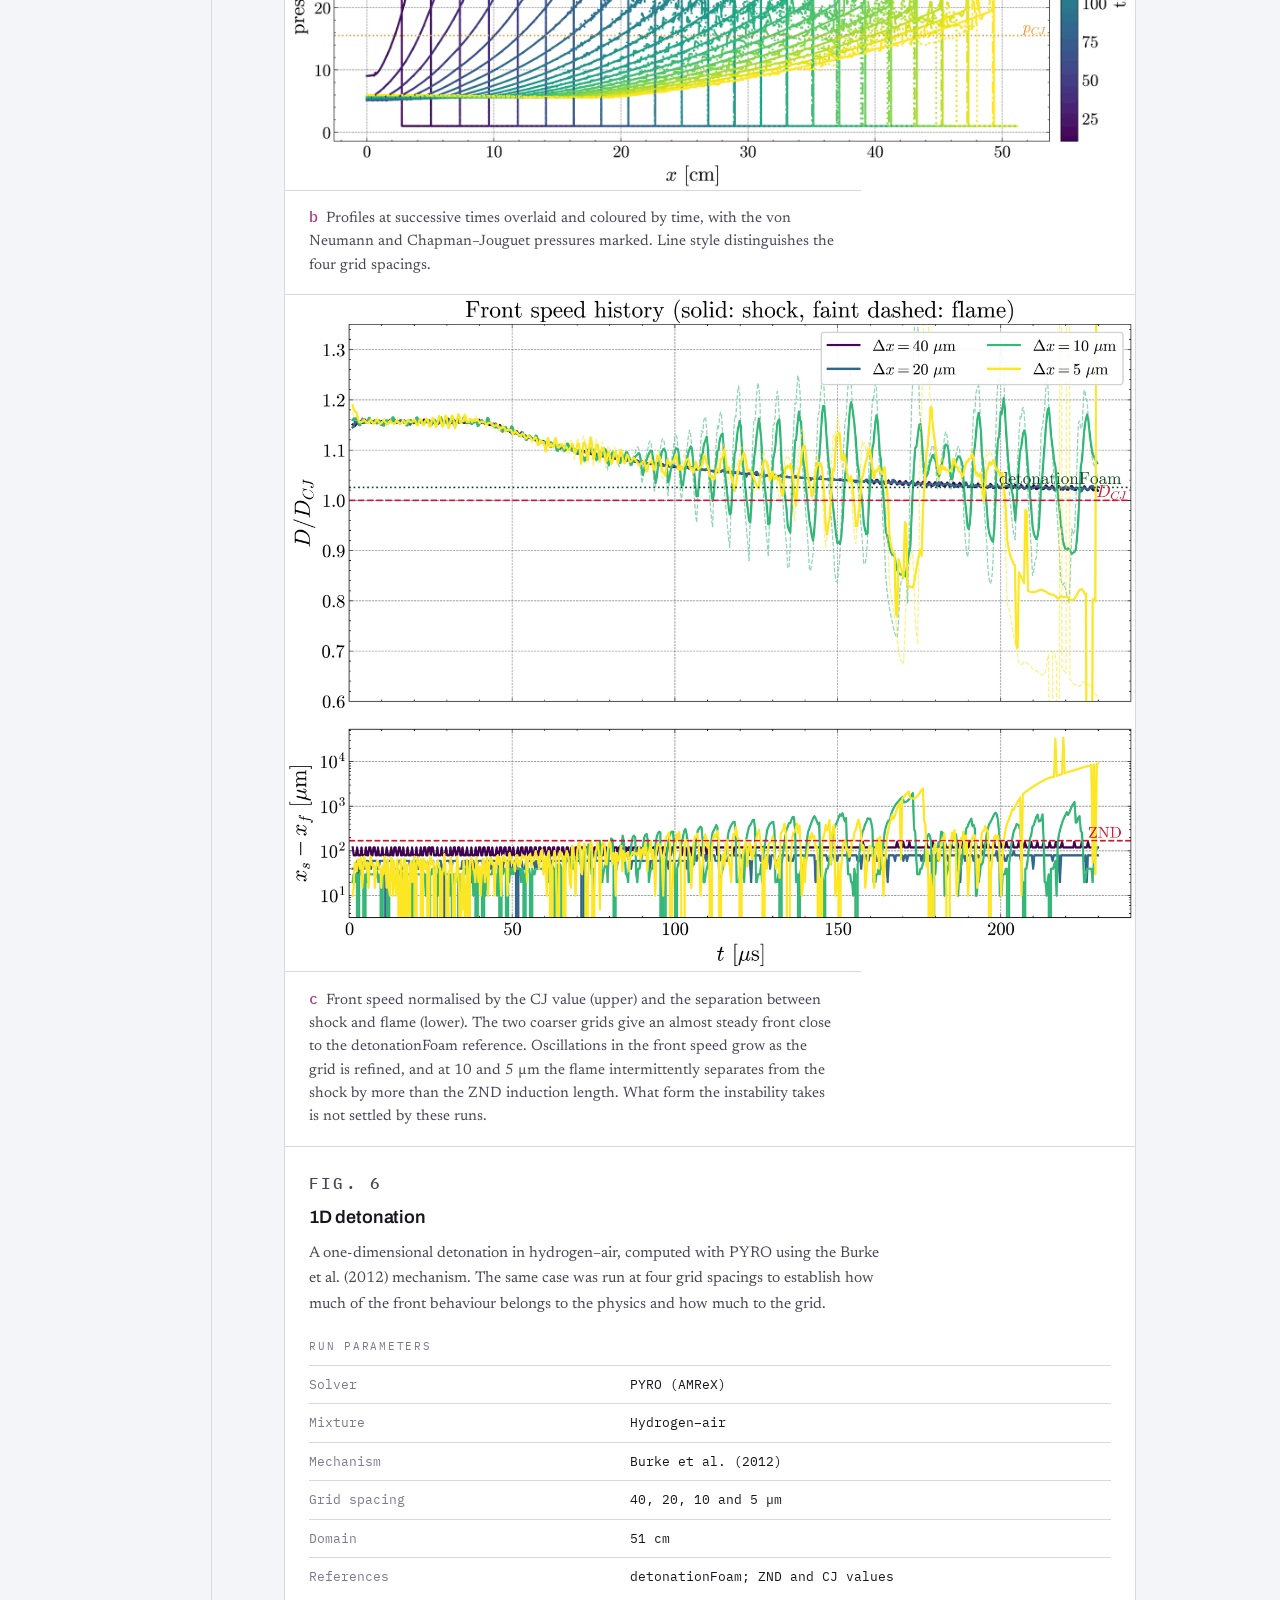
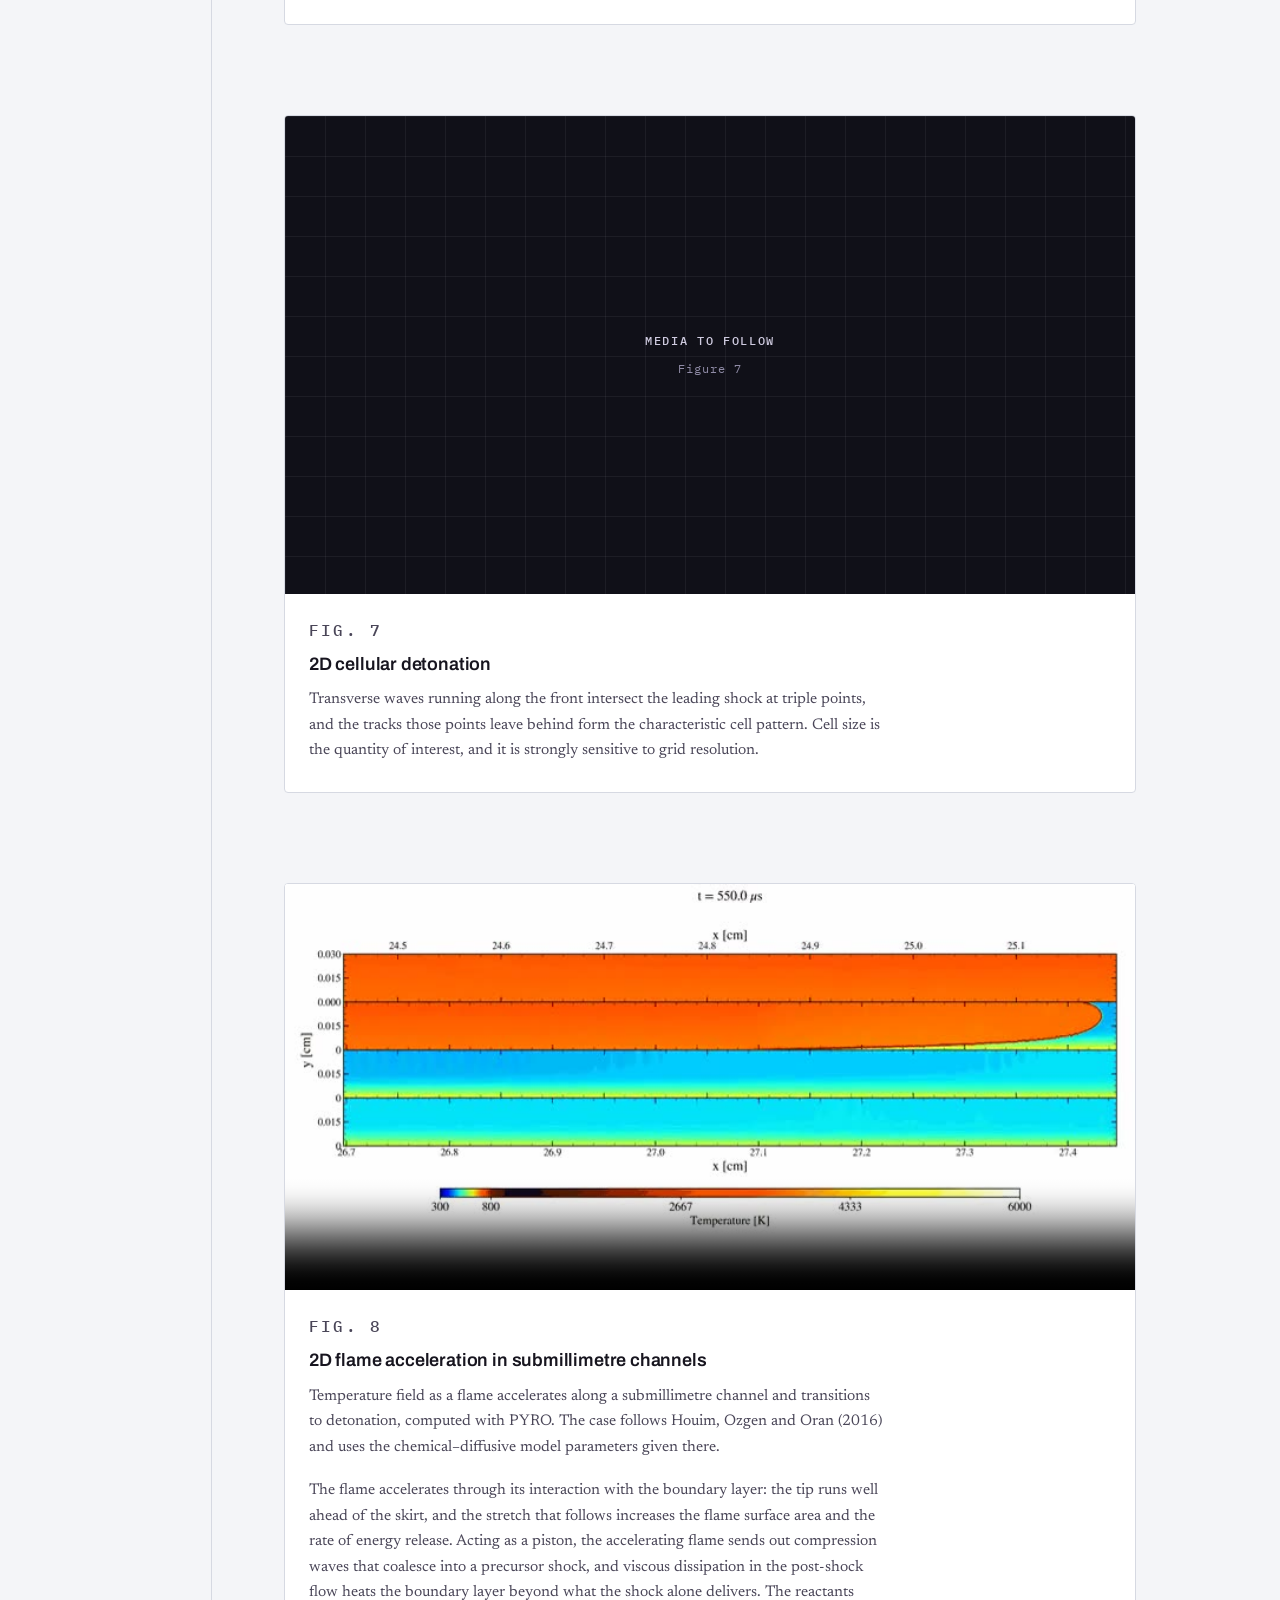
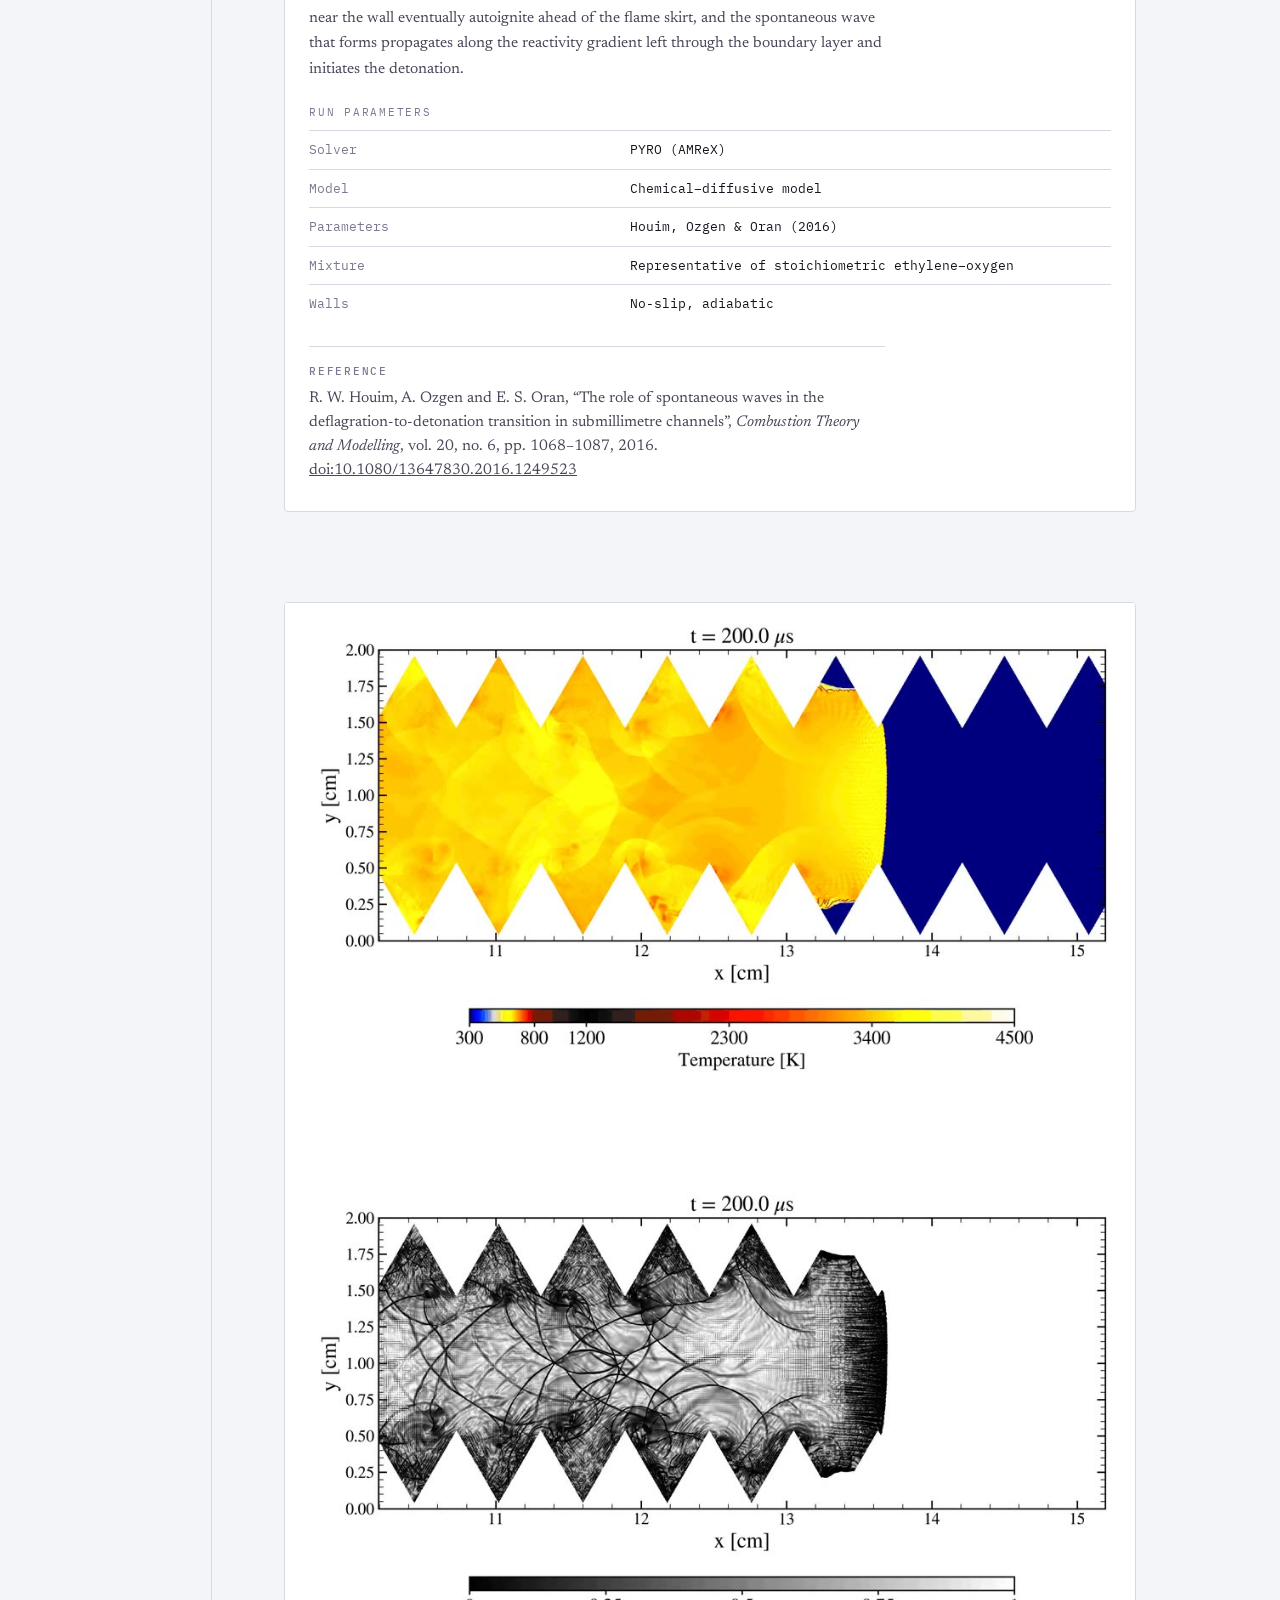
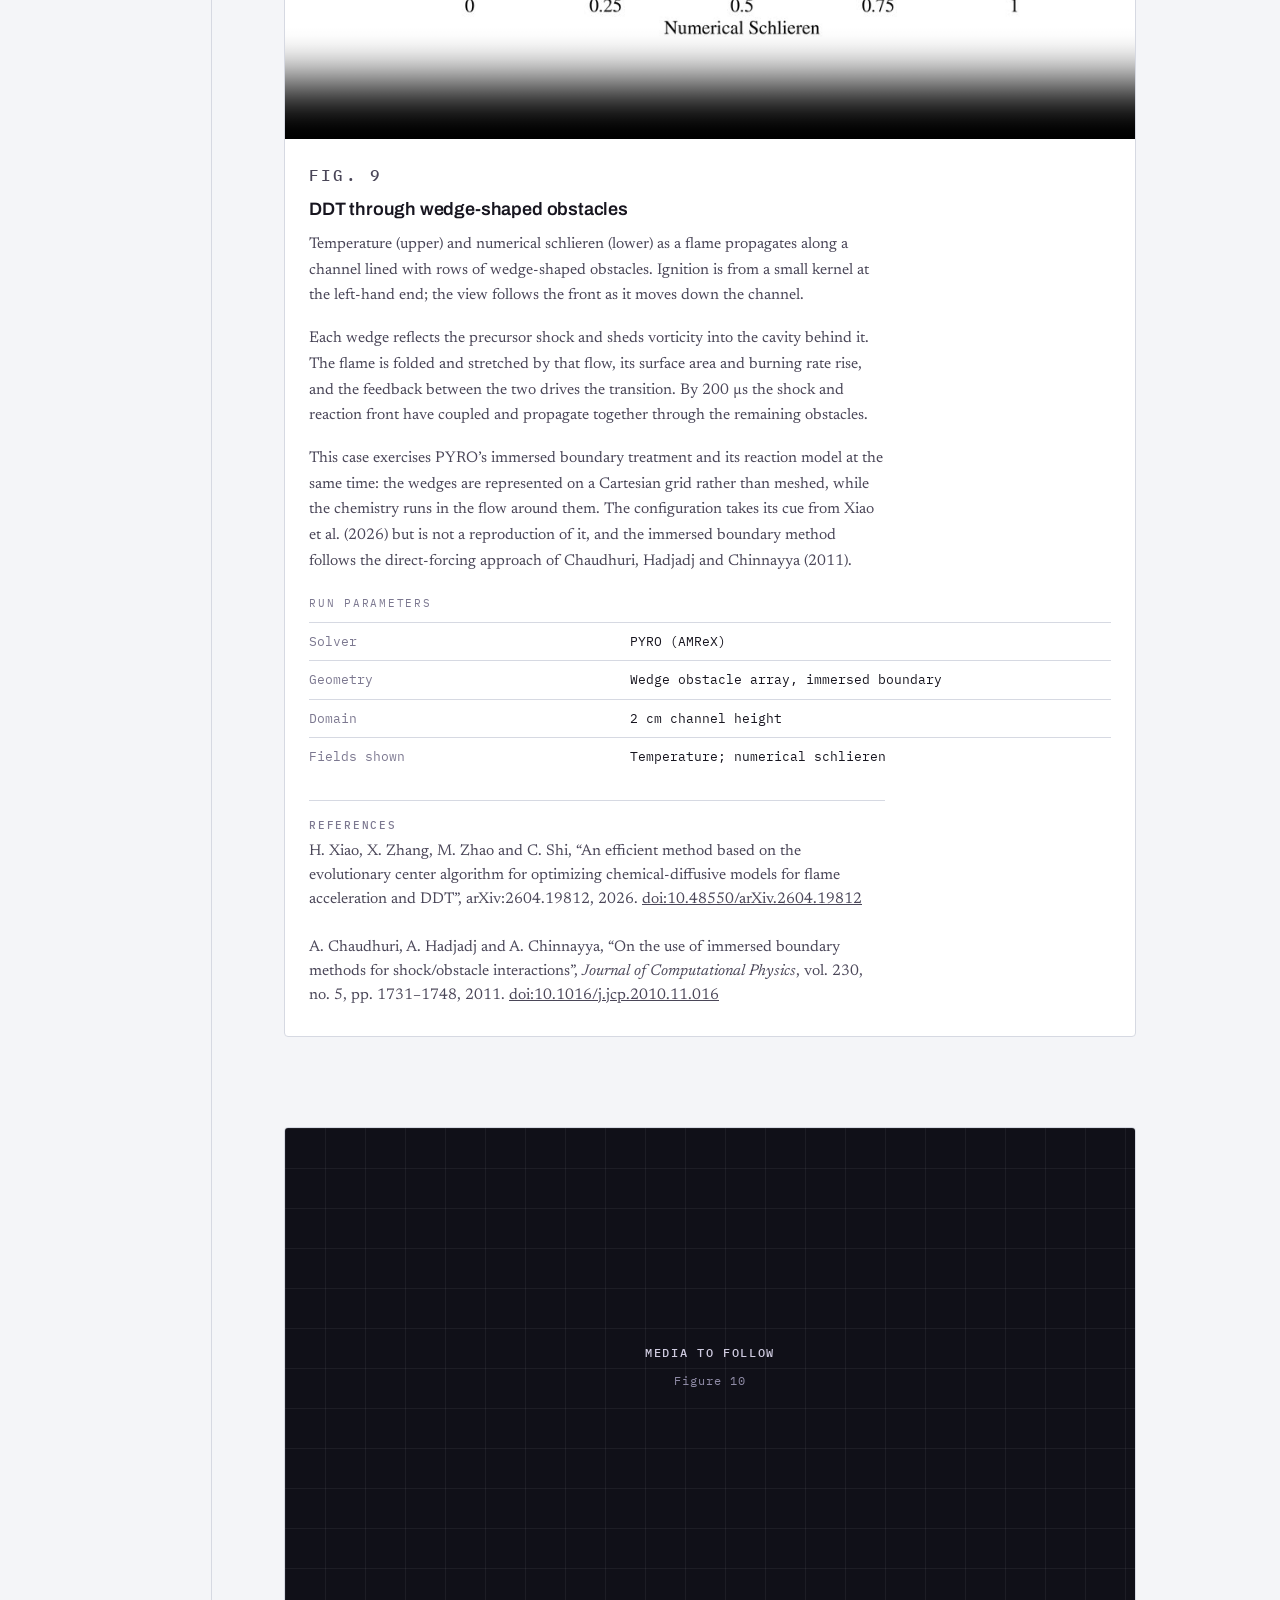
==== commit aff0f110: "Enhance simulations.html with video content and updates Added multiple video sections for adaptive r" ====
--- a/simulations.html
+++ b/simulations.html
@@ -71,35 +71,52 @@
         </figure>
 
         <figure class="figure">
-          <div class="figure__media">
-
-            <!-- Delete this placeholder and uncomment one option below once you have the media. -->
-            <div class="figure__slot">
-              <strong>Media to follow</strong>
-              <span>Figure 2</span>
-            </div>
-
-            <!-- A. Video file:
-            <video controls loop muted playsinline preload="metadata" poster="media/your-file-poster.jpg">
-              <source src="media/your-file.mp4" type="video/mp4">
-              <a href="media/your-file.mp4">Download the video</a>
-            </video>
-            -->
-
-            <!-- B. YouTube (use the /embed/ URL):
-            <iframe src="https://www.youtube.com/embed/VIDEO_ID" title="2D Riemann problem" allowfullscreen></iframe>
-            -->
-
-            <!-- C. Still image:
-            <img src="media/your-file.png" alt="2D Riemann problem">
-            -->
-
+          <div class="figure__panel">
+            <div class="figure__media figure__media--plot" style="aspect-ratio: 1200 / 1104;">
+              <video controls loop muted playsinline preload="none" poster="media/riemann2d-uniform-poster.jpg">
+                <source src="media/riemann2d-uniform.mp4" type="video/mp4">
+                <a href="media/riemann2d-uniform.mp4">Download the animation</a>
+              </video>
+            </div>
+            <p class="figure__panelcap"><b>a</b>Uniform grid, no refinement.</p>
+          </div>
+
+          <div class="figure__panel">
+            <div class="figure__media figure__media--plot" style="aspect-ratio: 1200 / 1104;">
+              <video controls loop muted playsinline preload="none" poster="media/riemann2d-amr1-poster.jpg">
+                <source src="media/riemann2d-amr1.mp4" type="video/mp4">
+                <a href="media/riemann2d-amr1.mp4">Download the animation</a>
+              </video>
+            </div>
+            <p class="figure__panelcap"><b>b</b>One level of adaptive refinement.</p>
+          </div>
+
+          <div class="figure__panel">
+            <div class="figure__media figure__media--plot" style="aspect-ratio: 1200 / 1104;">
+              <video controls loop muted playsinline preload="none" poster="media/riemann2d-amr2-poster.jpg">
+                <source src="media/riemann2d-amr2.mp4" type="video/mp4">
+                <a href="media/riemann2d-amr2.mp4">Download the animation</a>
+              </video>
+            </div>
+            <p class="figure__panelcap"><b>c</b>Two levels, with the refinement boxes drawn. The boxes follow the shocks and the roll-up at the centre as the structures develop.</p>
           </div>
 
           <figcaption class="figure__caption">
             <p class="figure__label">Fig. 2</p>
             <h3>2D Riemann problem</h3>
-            <p>Four constant states arranged in quadrants. The interactions between them generate shocks, rarefactions and contact lines simultaneously, which tests whether the scheme resolves multidimensional wave interactions without introducing directional bias.</p>
+            <p>Four constant states arranged in quadrants. The discontinuities between them interact to produce shocks, rarefactions and contact lines all at once, which tests whether the scheme resolves multidimensional wave interactions without favouring a direction. Shown as numerical schlieren, run to <i>t</i> = 0.3, by which point the slip lines have rolled up into a jet at the centre &mdash; the part of the solution most sensitive to resolution.</p>
+
+            <p>All three runs reach the same finest cell size, so they ought to agree. What differs is how many cells are spent getting there: the uniform grid carries that resolution across the whole domain, while the refined runs concentrate it where the gradients are and leave the quiescent corners coarse.</p>
+
+            <table class="params">
+              <caption>Run parameters</caption>
+              <tbody>
+                <tr><th scope="row">Solver</th><td>PYRO (AMReX)</td></tr>
+                <tr><th scope="row">Refinement</th><td>Uniform; 1 level; 2 levels, at matched finest cell size</td></tr>
+                <tr><th scope="row">Field shown</th><td>Numerical schlieren</td></tr>
+                <tr><th scope="row">Output time</th><td><i>t</i> = 0.3</td></tr>
+              </tbody>
+            </table>
           </figcaption>
         </figure>
 
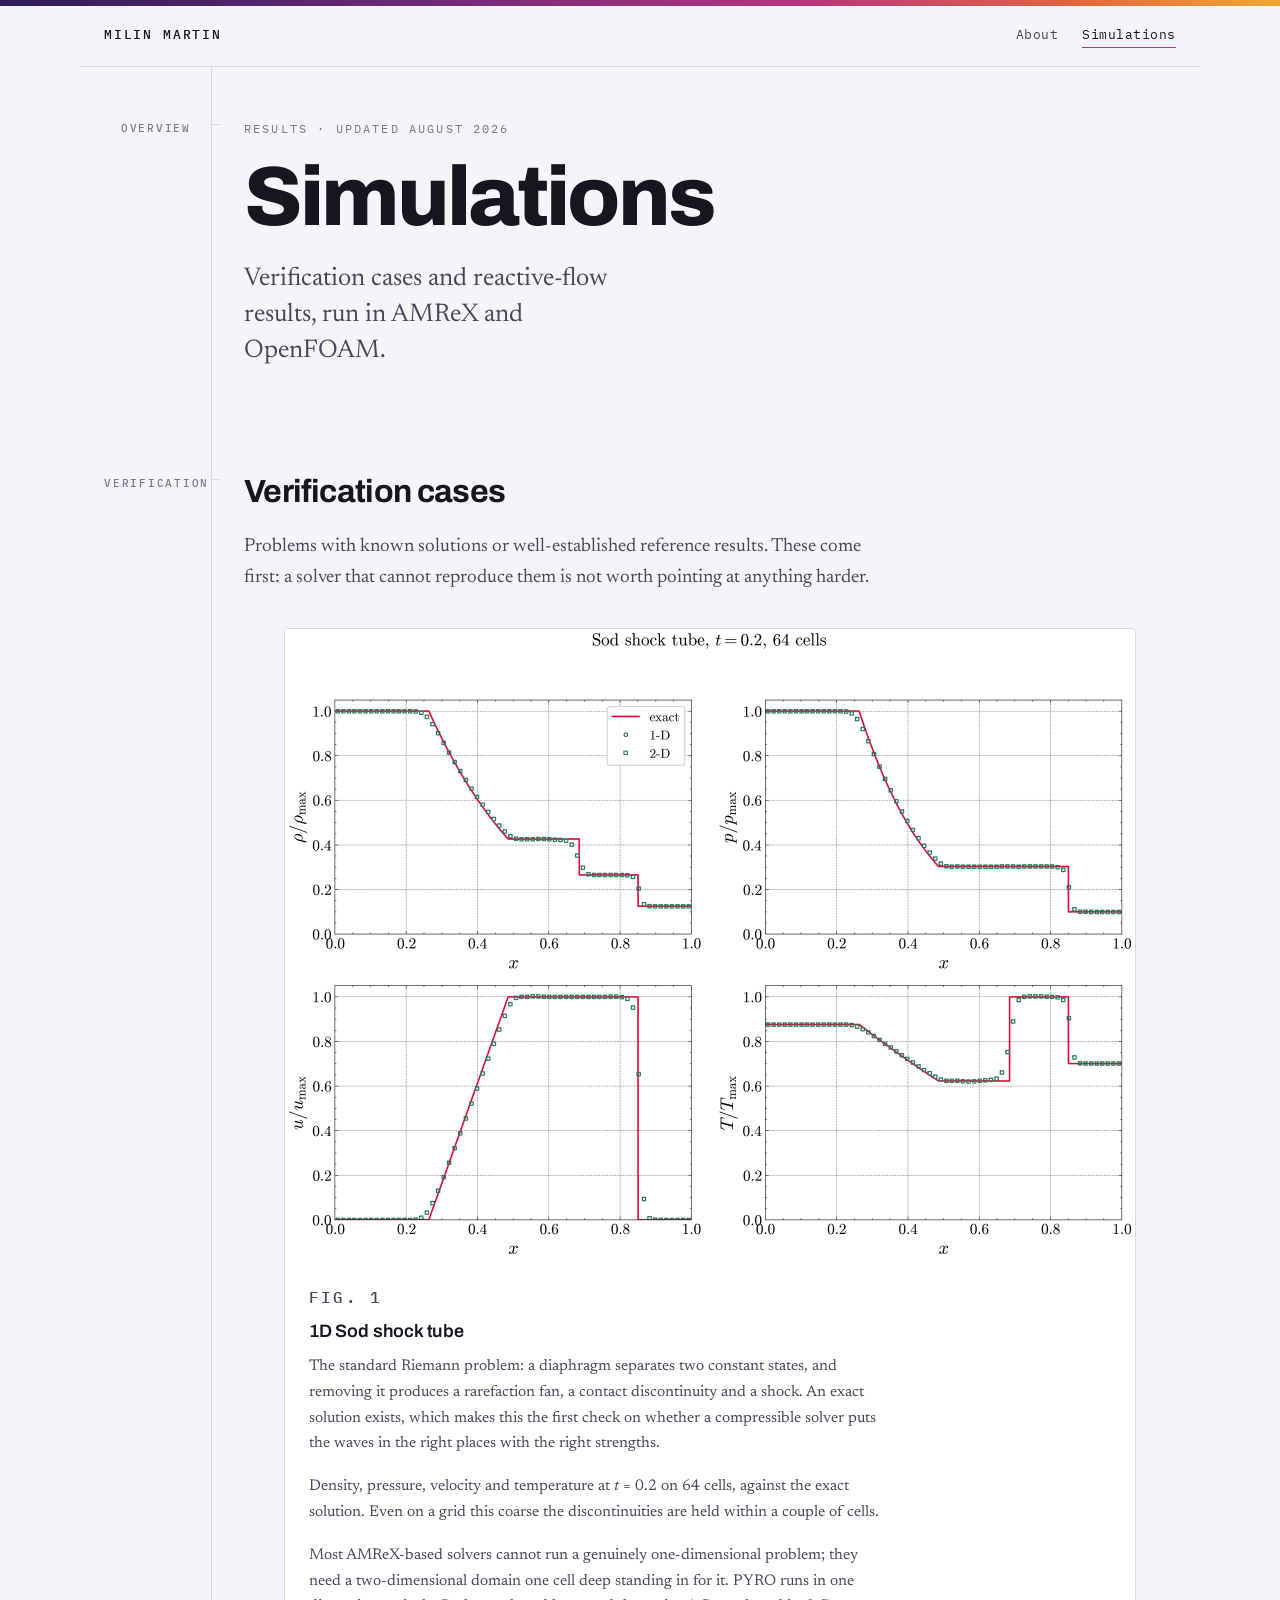
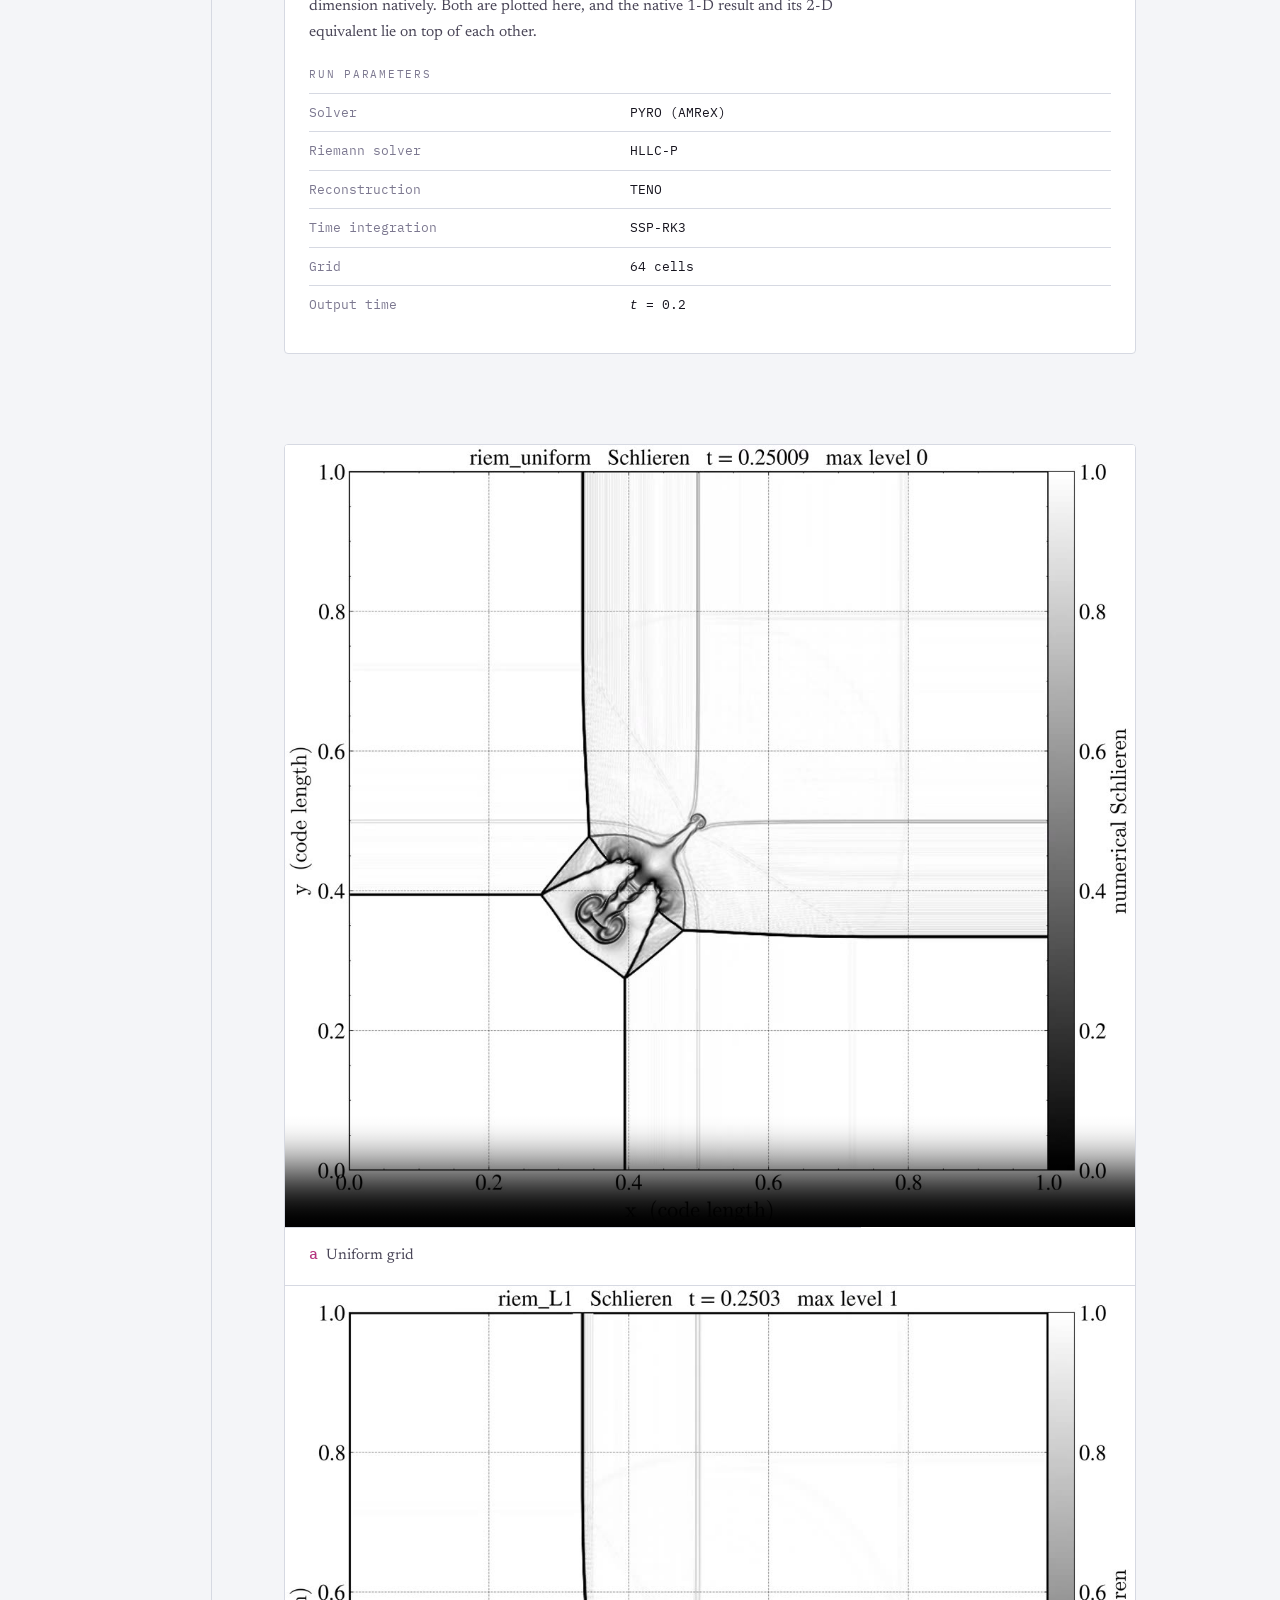
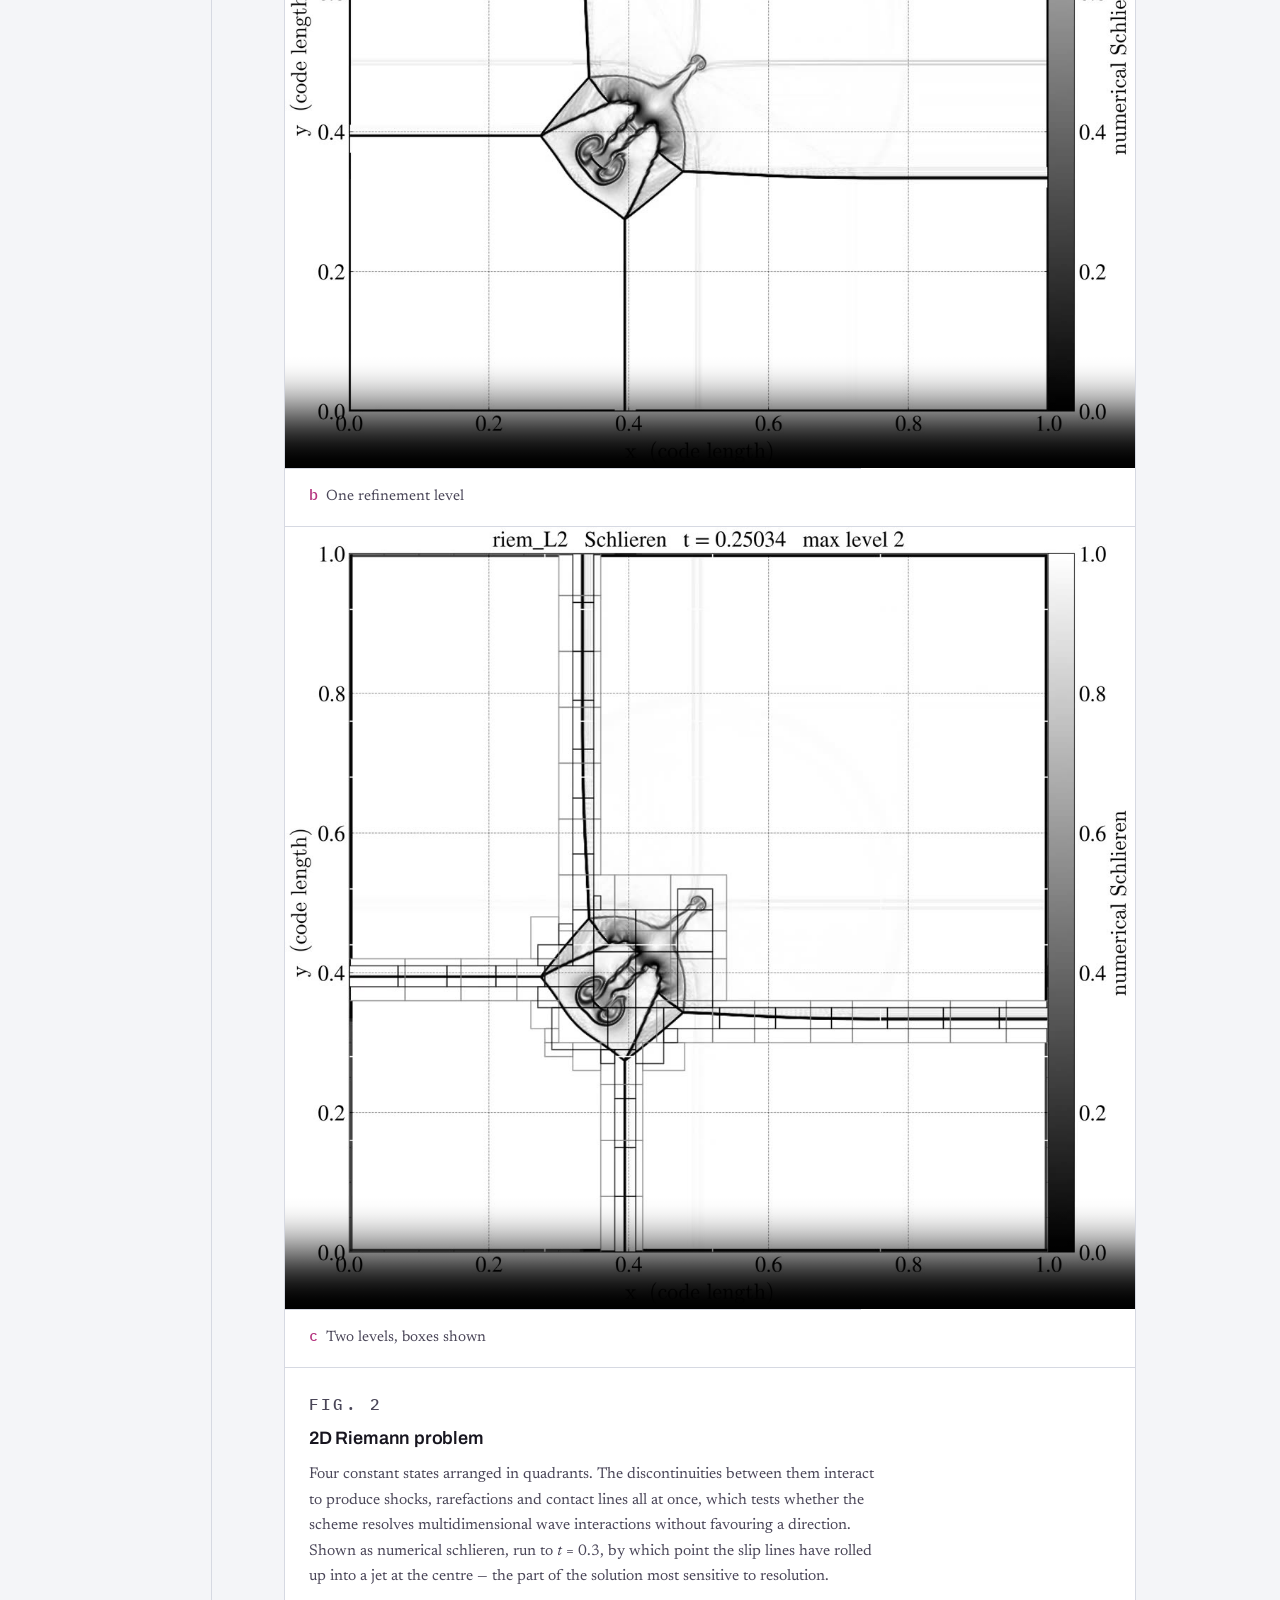
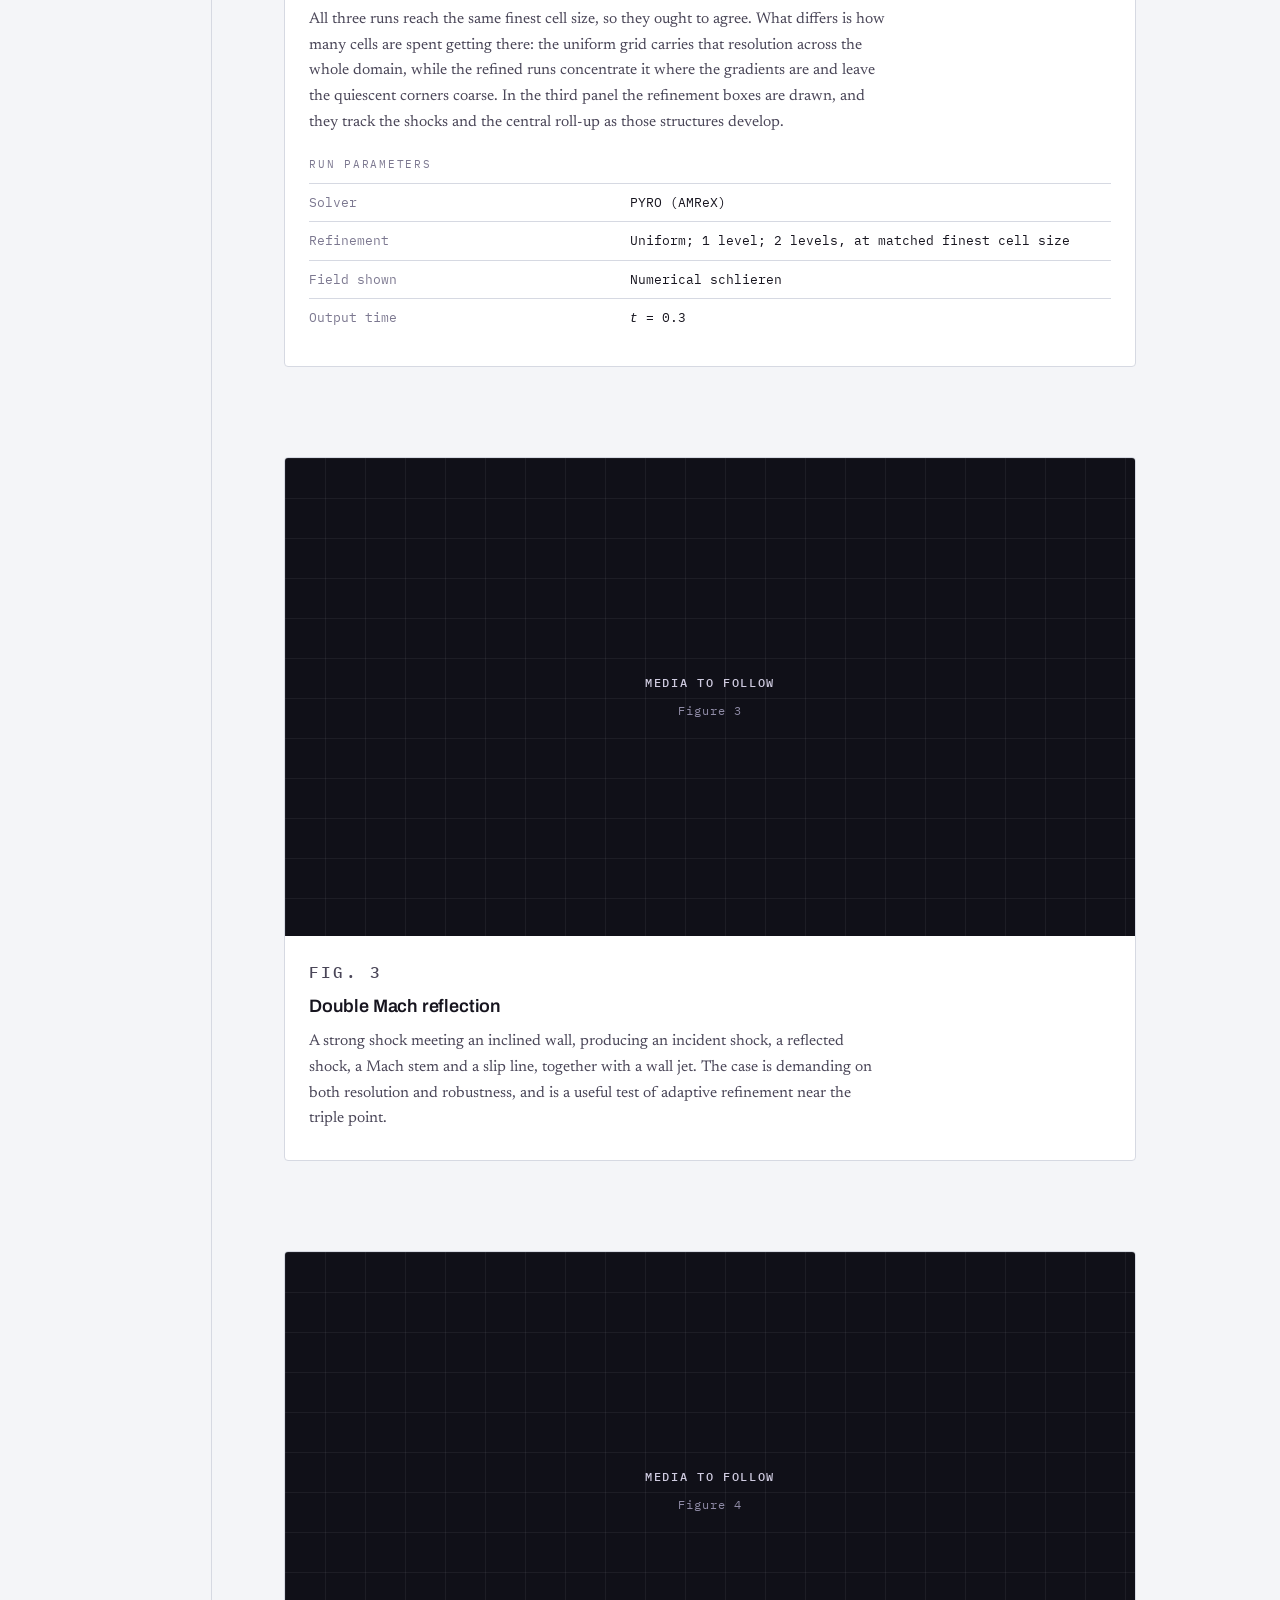
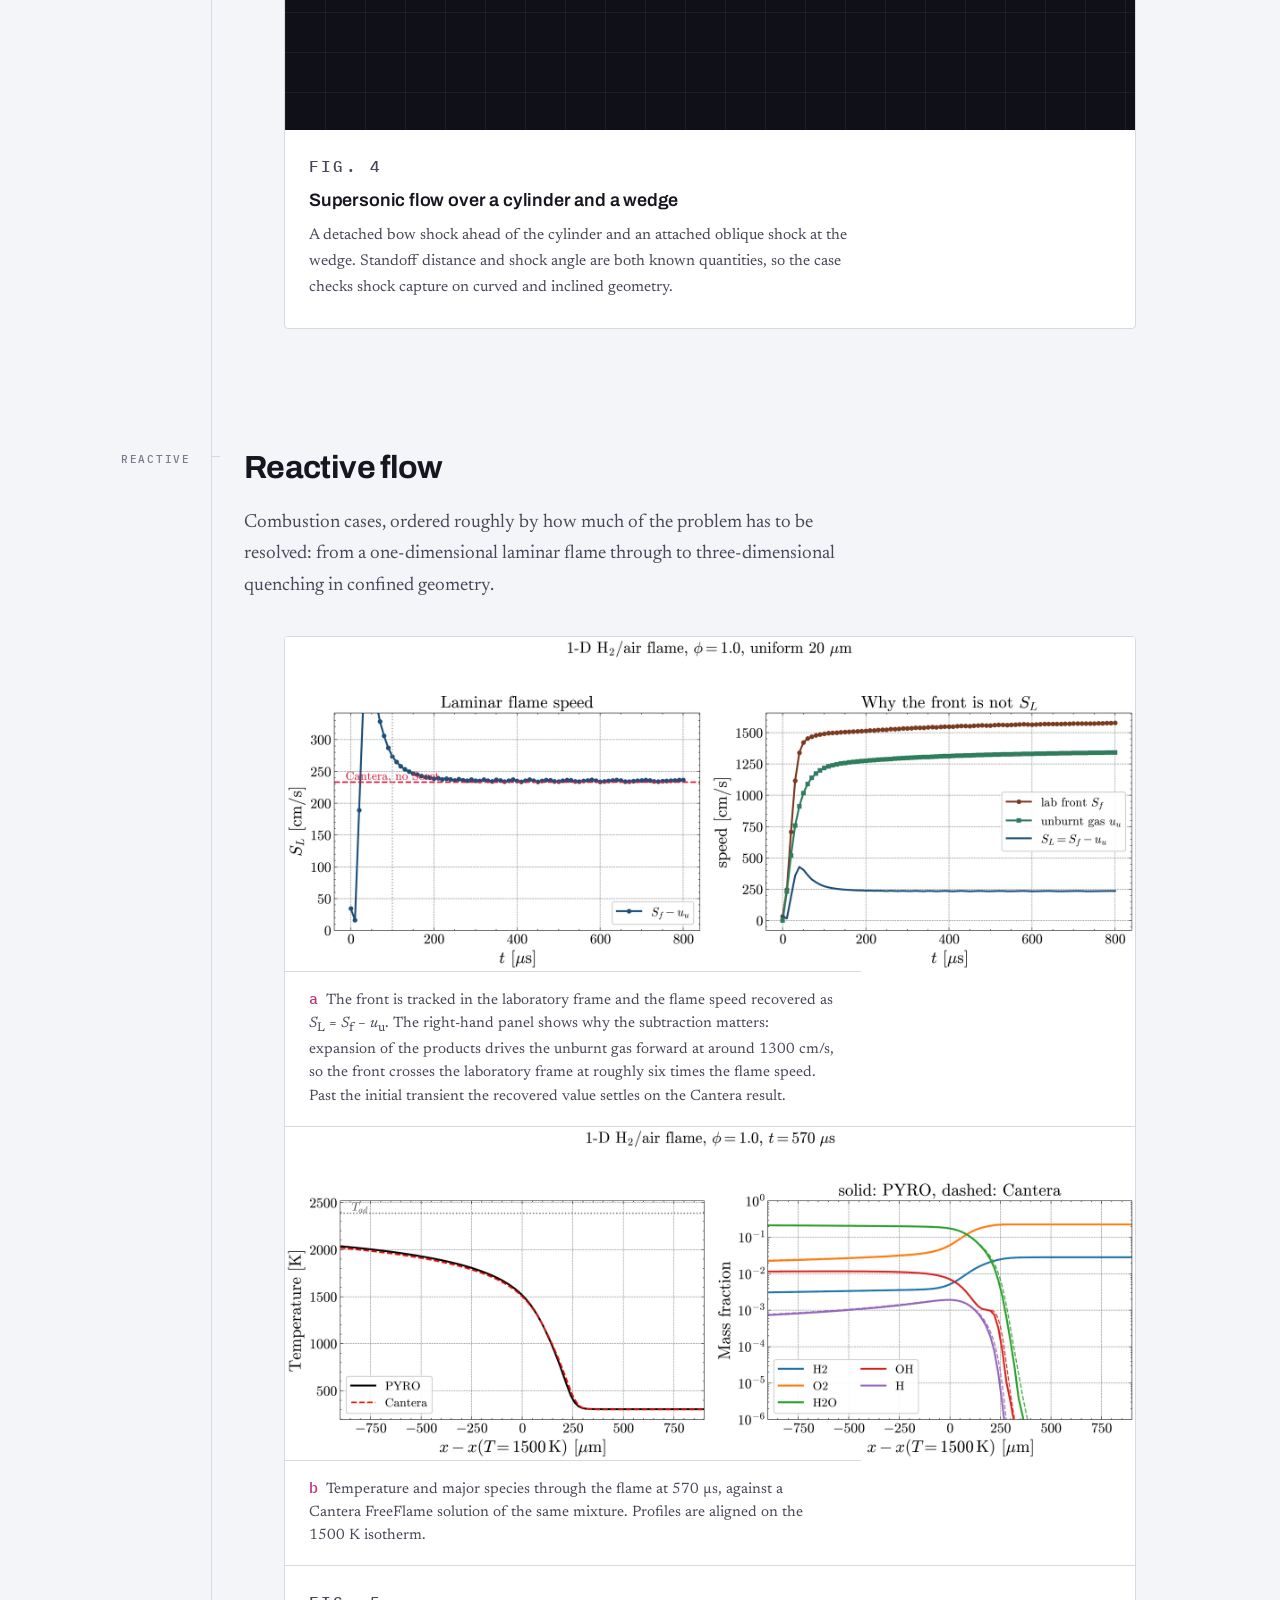
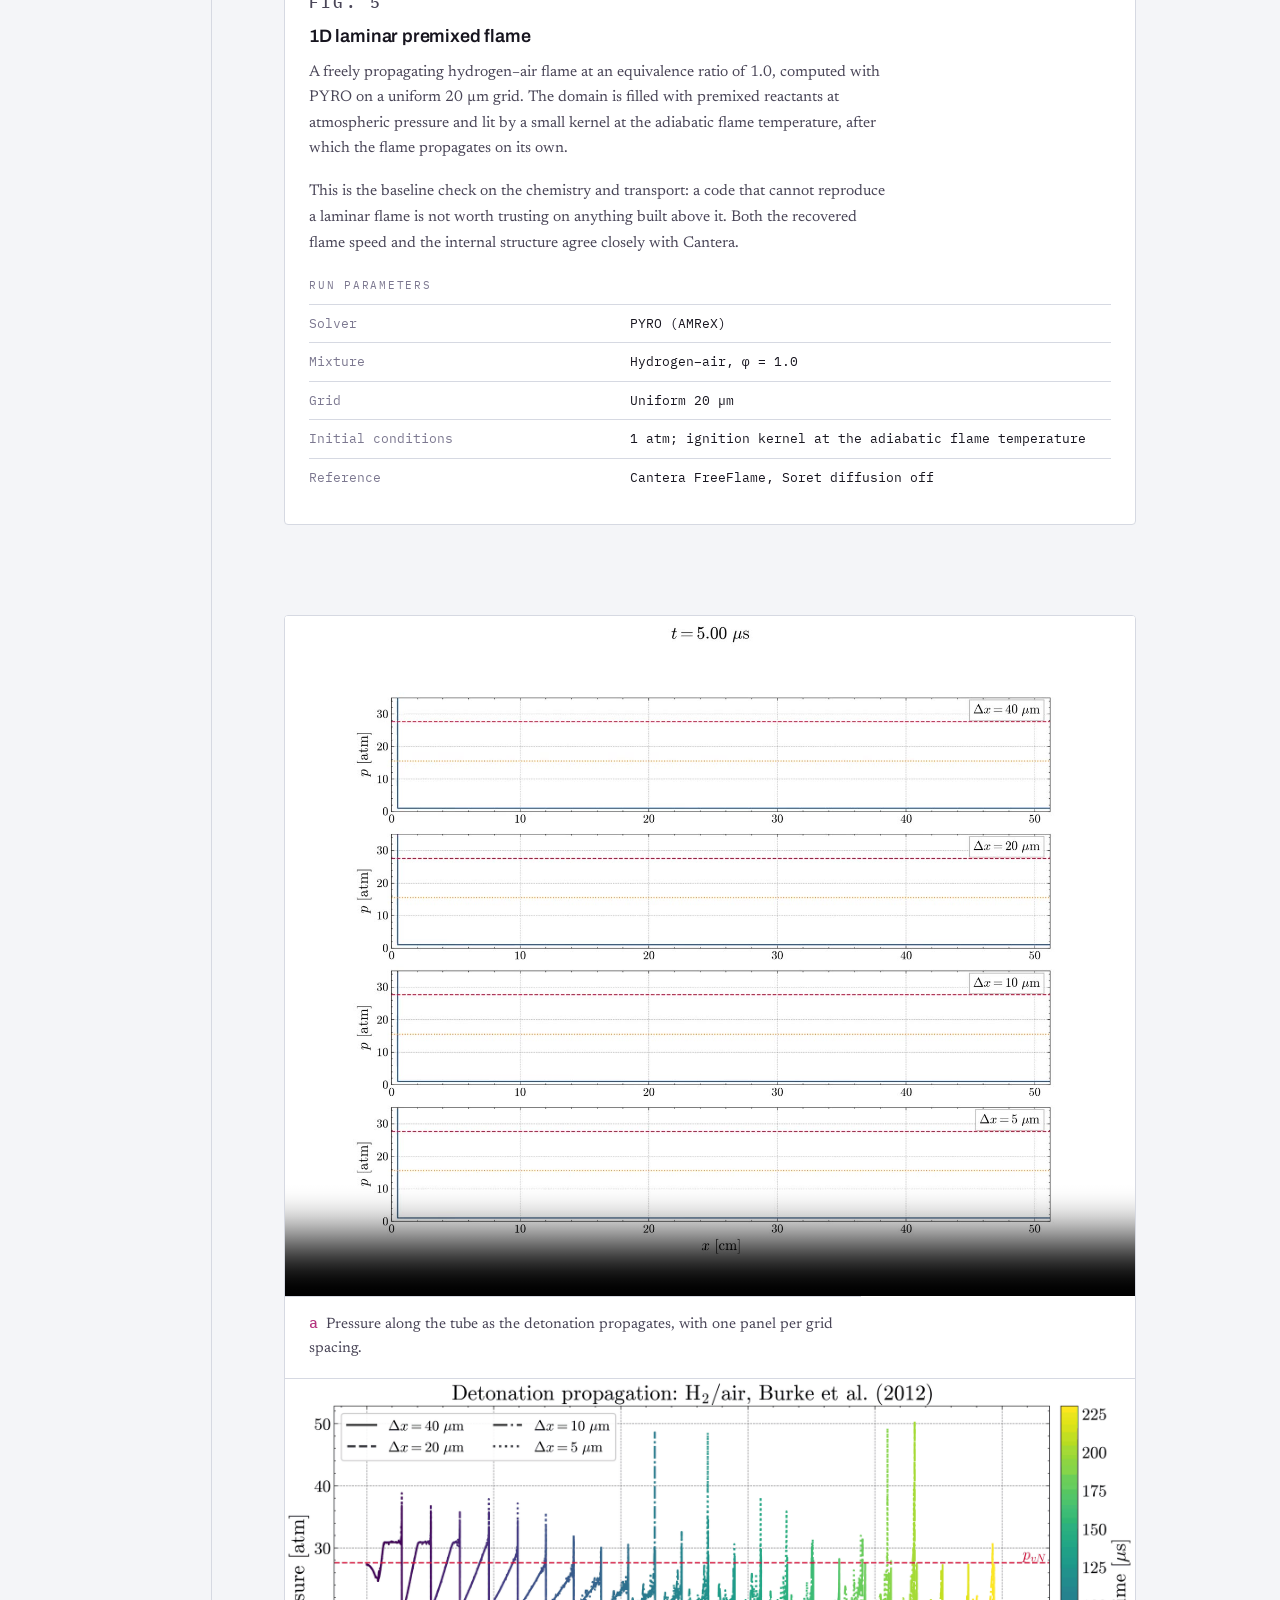
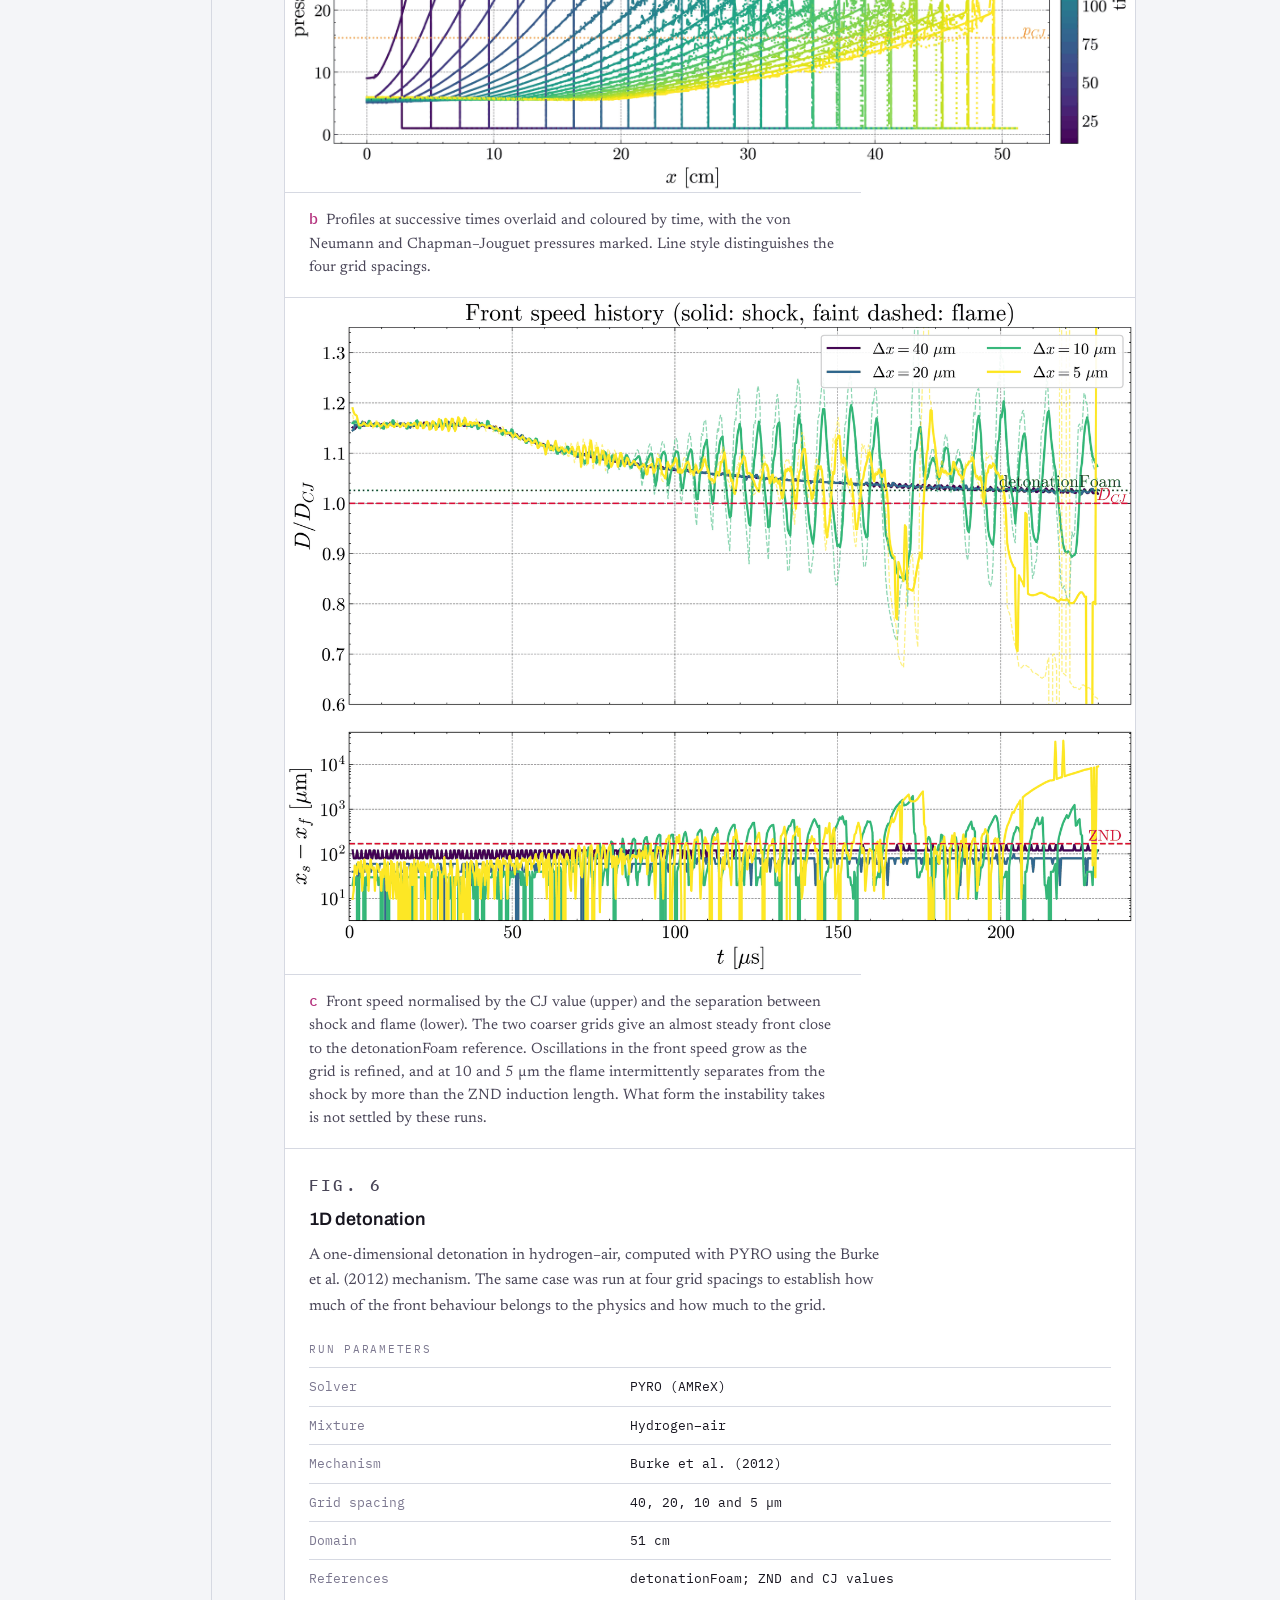
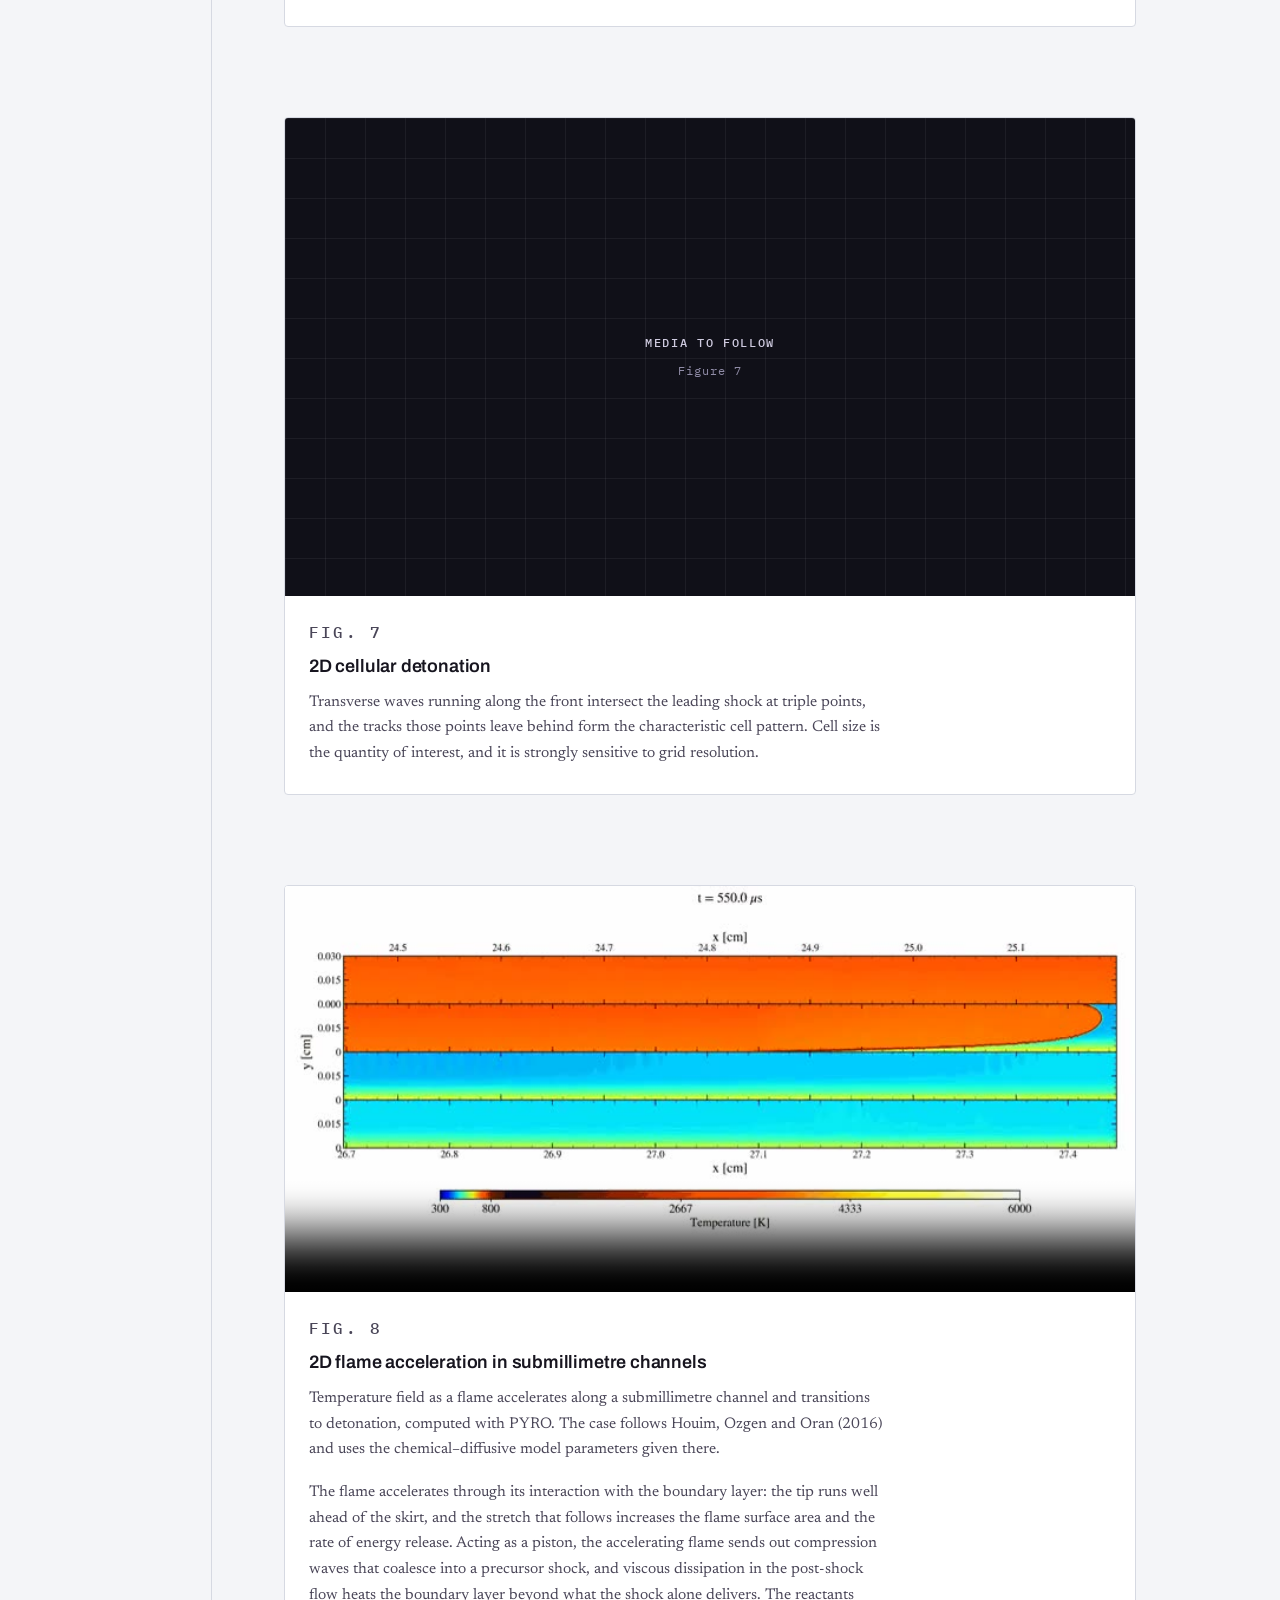
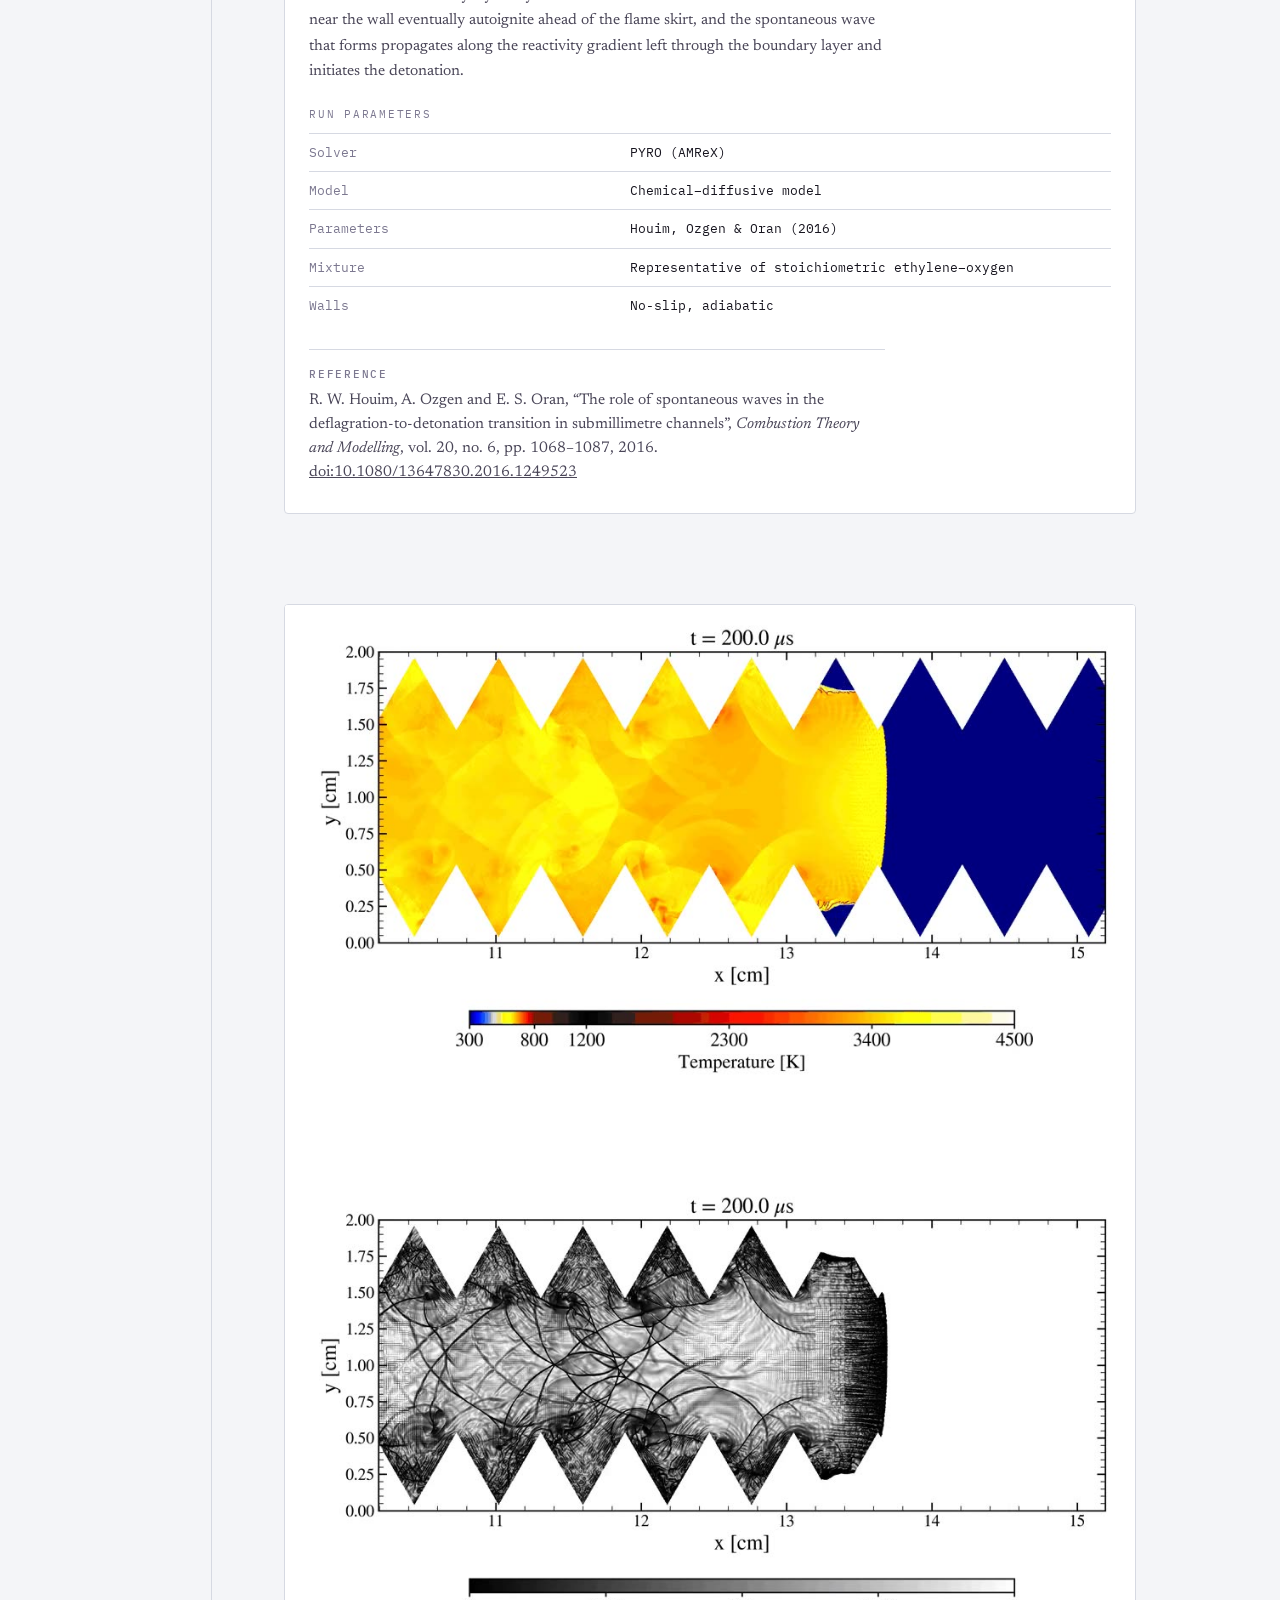
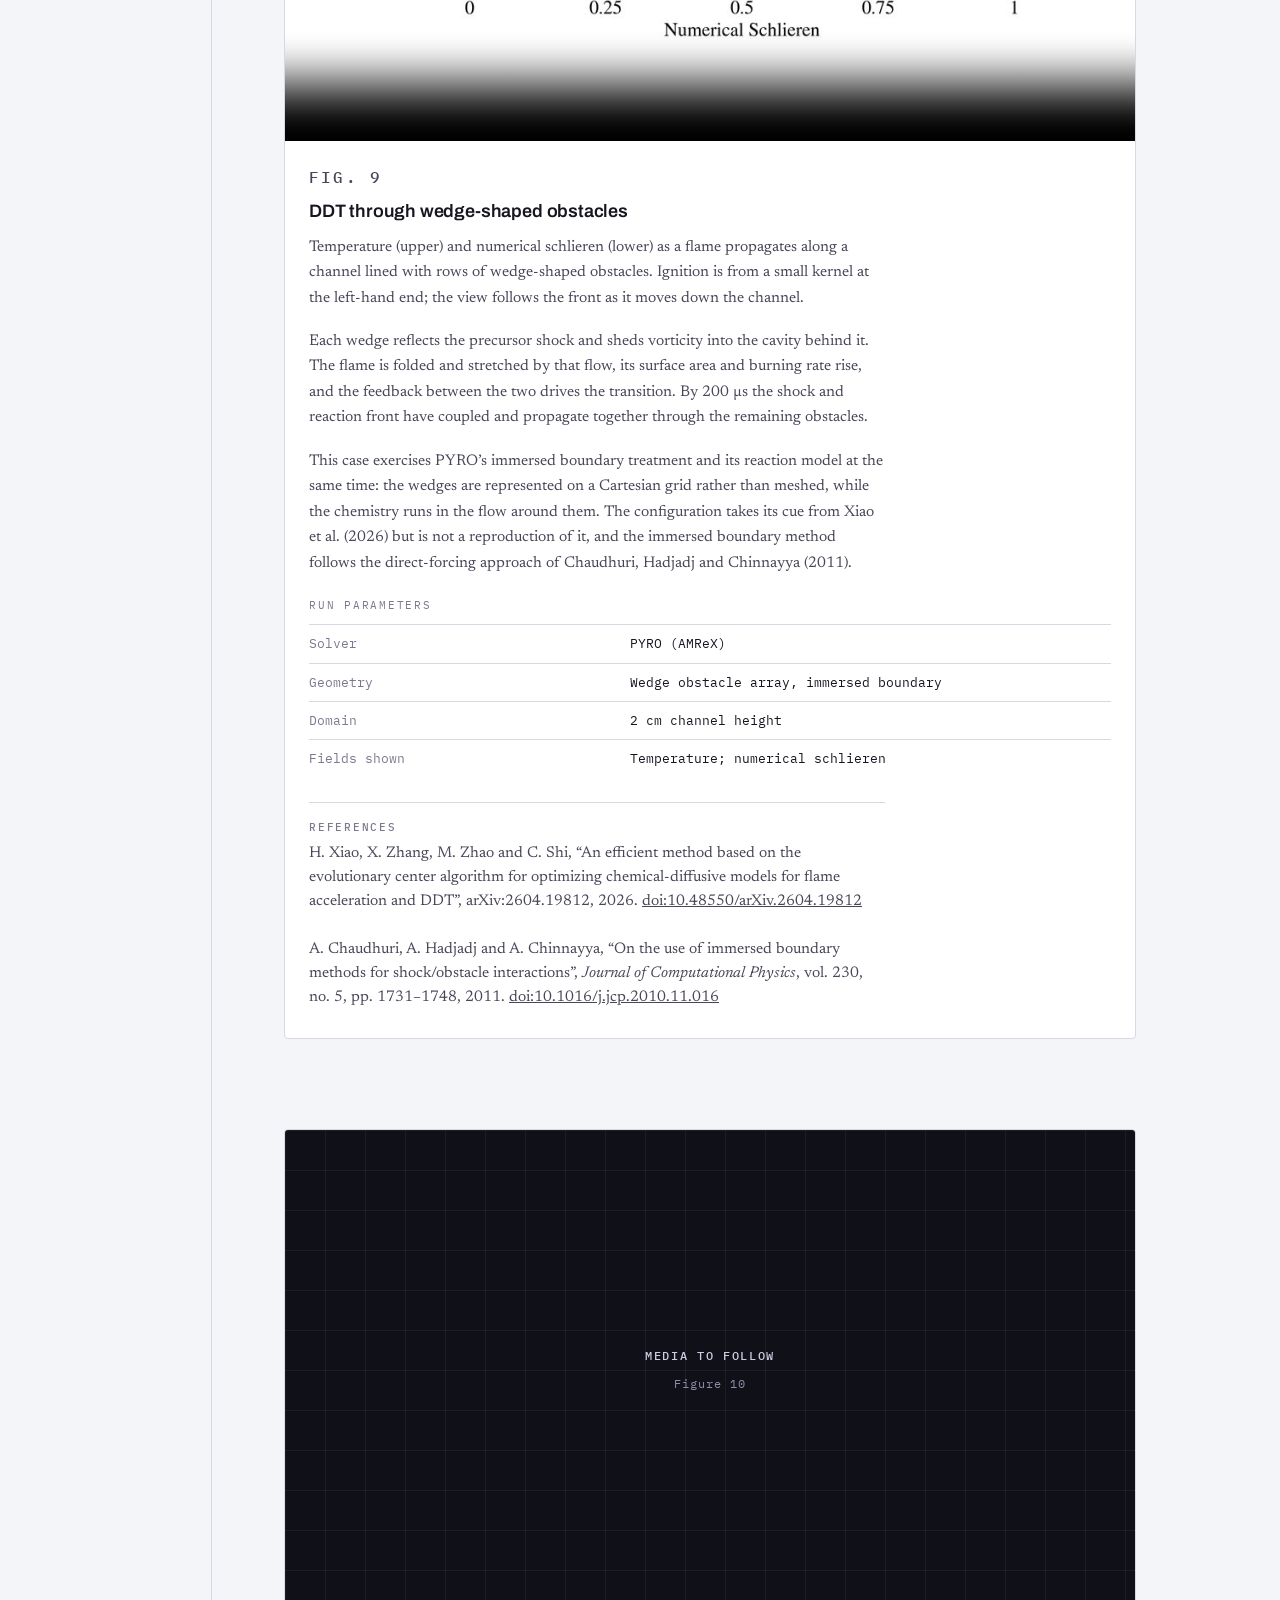
==== commit 6e7e6022: "Refactor video sections and update captions Updated video sections to include additional panels and " ====
--- a/simulations.html
+++ b/simulations.html
@@ -5,7 +5,25 @@
 <meta name="viewport" content="width=device-width, initial-scale=1">
 
 <title>Simulations &mdash; Milin Martin</title>
-<meta name="description" content="Numerical simulations of compressible and reactive flow: verification cases, detonation propagation, quenching and deflagration-to-detonation transition.">
+<meta name="description" content="Numerical simulations of compressible and reactive flow by Milin Martin: verification cases, detonation propagation, quenching and deflagration-to-detonation transition.">
+<link rel="canonical" href="https://milin333martin.github.io/simulations.html">
+<link rel="icon" type="image/png" href="favicon.png">
+<link rel="apple-touch-icon" href="favicon.png">
+<meta name="author" content="Milin Martin">
+
+<meta property="og:type" content="article">
+<meta property="og:site_name" content="Milin Martin">
+<meta property="og:title" content="Simulations &mdash; Milin Martin">
+<meta property="og:description" content="Numerical simulations of compressible and reactive flow by Milin Martin: verification cases, detonation propagation, quenching and deflagration-to-detonation transition.">
+<meta property="og:url" content="https://milin333martin.github.io/simulations.html">
+<meta property="og:image" content="https://milin333martin.github.io/og-simulations.jpg">
+<meta property="og:image:width" content="1200">
+<meta property="og:image:height" content="630">
+<meta property="og:image:alt" content="Shock transmitted from the exit of a detonation tube">
+<meta name="twitter:card" content="summary_large_image">
+<meta name="twitter:title" content="Simulations &mdash; Milin Martin">
+<meta name="twitter:description" content="Numerical simulations of compressible and reactive flow by Milin Martin: verification cases, detonation propagation, quenching and deflagration-to-detonation transition.">
+<meta name="twitter:image" content="https://milin333martin.github.io/og-simulations.jpg">
 
 <link rel="preconnect" href="https://fonts.googleapis.com">
 <link rel="preconnect" href="https://fonts.gstatic.com" crossorigin>
@@ -71,34 +89,36 @@
         </figure>
 
         <figure class="figure">
-          <div class="figure__panel">
-            <div class="figure__media figure__media--plot" style="aspect-ratio: 1200 / 1104;">
-              <video controls loop muted playsinline preload="none" poster="media/riemann2d-uniform-poster.jpg">
-                <source src="media/riemann2d-uniform.mp4" type="video/mp4">
-                <a href="media/riemann2d-uniform.mp4">Download the animation</a>
-              </video>
-            </div>
-            <p class="figure__panelcap"><b>a</b>Uniform grid, no refinement.</p>
-          </div>
-
-          <div class="figure__panel">
-            <div class="figure__media figure__media--plot" style="aspect-ratio: 1200 / 1104;">
-              <video controls loop muted playsinline preload="none" poster="media/riemann2d-amr1-poster.jpg">
-                <source src="media/riemann2d-amr1.mp4" type="video/mp4">
-                <a href="media/riemann2d-amr1.mp4">Download the animation</a>
-              </video>
-            </div>
-            <p class="figure__panelcap"><b>b</b>One level of adaptive refinement.</p>
-          </div>
-
-          <div class="figure__panel">
-            <div class="figure__media figure__media--plot" style="aspect-ratio: 1200 / 1104;">
-              <video controls loop muted playsinline preload="none" poster="media/riemann2d-amr2-poster.jpg">
-                <source src="media/riemann2d-amr2.mp4" type="video/mp4">
-                <a href="media/riemann2d-amr2.mp4">Download the animation</a>
-              </video>
-            </div>
-            <p class="figure__panelcap"><b>c</b>Two levels, with the refinement boxes drawn. The boxes follow the shocks and the roll-up at the centre as the structures develop.</p>
+          <div class="figure__row">
+            <div class="figure__panel">
+              <div class="figure__media figure__media--plot" style="aspect-ratio: 1200 / 1104;">
+                <video controls loop muted playsinline preload="none" poster="media/riemann2d-uniform-poster.jpg">
+                  <source src="media/riemann2d-uniform.mp4" type="video/mp4">
+                  <a href="media/riemann2d-uniform.mp4">Download the animation</a>
+                </video>
+              </div>
+              <p class="figure__panelcap"><b>a</b>Uniform grid</p>
+            </div>
+
+            <div class="figure__panel">
+              <div class="figure__media figure__media--plot" style="aspect-ratio: 1200 / 1104;">
+                <video controls loop muted playsinline preload="none" poster="media/riemann2d-amr1-poster.jpg">
+                  <source src="media/riemann2d-amr1.mp4" type="video/mp4">
+                  <a href="media/riemann2d-amr1.mp4">Download the animation</a>
+                </video>
+              </div>
+              <p class="figure__panelcap"><b>b</b>One refinement level</p>
+            </div>
+
+            <div class="figure__panel">
+              <div class="figure__media figure__media--plot" style="aspect-ratio: 1200 / 1104;">
+                <video controls loop muted playsinline preload="none" poster="media/riemann2d-amr2-poster.jpg">
+                  <source src="media/riemann2d-amr2.mp4" type="video/mp4">
+                  <a href="media/riemann2d-amr2.mp4">Download the animation</a>
+                </video>
+              </div>
+              <p class="figure__panelcap"><b>c</b>Two levels, boxes shown</p>
+            </div>
           </div>
 
           <figcaption class="figure__caption">
@@ -106,7 +126,7 @@
             <h3>2D Riemann problem</h3>
             <p>Four constant states arranged in quadrants. The discontinuities between them interact to produce shocks, rarefactions and contact lines all at once, which tests whether the scheme resolves multidimensional wave interactions without favouring a direction. Shown as numerical schlieren, run to <i>t</i> = 0.3, by which point the slip lines have rolled up into a jet at the centre &mdash; the part of the solution most sensitive to resolution.</p>
 
-            <p>All three runs reach the same finest cell size, so they ought to agree. What differs is how many cells are spent getting there: the uniform grid carries that resolution across the whole domain, while the refined runs concentrate it where the gradients are and leave the quiescent corners coarse.</p>
+            <p>All three runs reach the same finest cell size, so they ought to agree. What differs is how many cells are spent getting there: the uniform grid carries that resolution across the whole domain, while the refined runs concentrate it where the gradients are and leave the quiescent corners coarse. In the third panel the refinement boxes are drawn, and they track the shocks and the central roll-up as those structures develop.</p>
 
             <table class="params">
               <caption>Run parameters</caption>
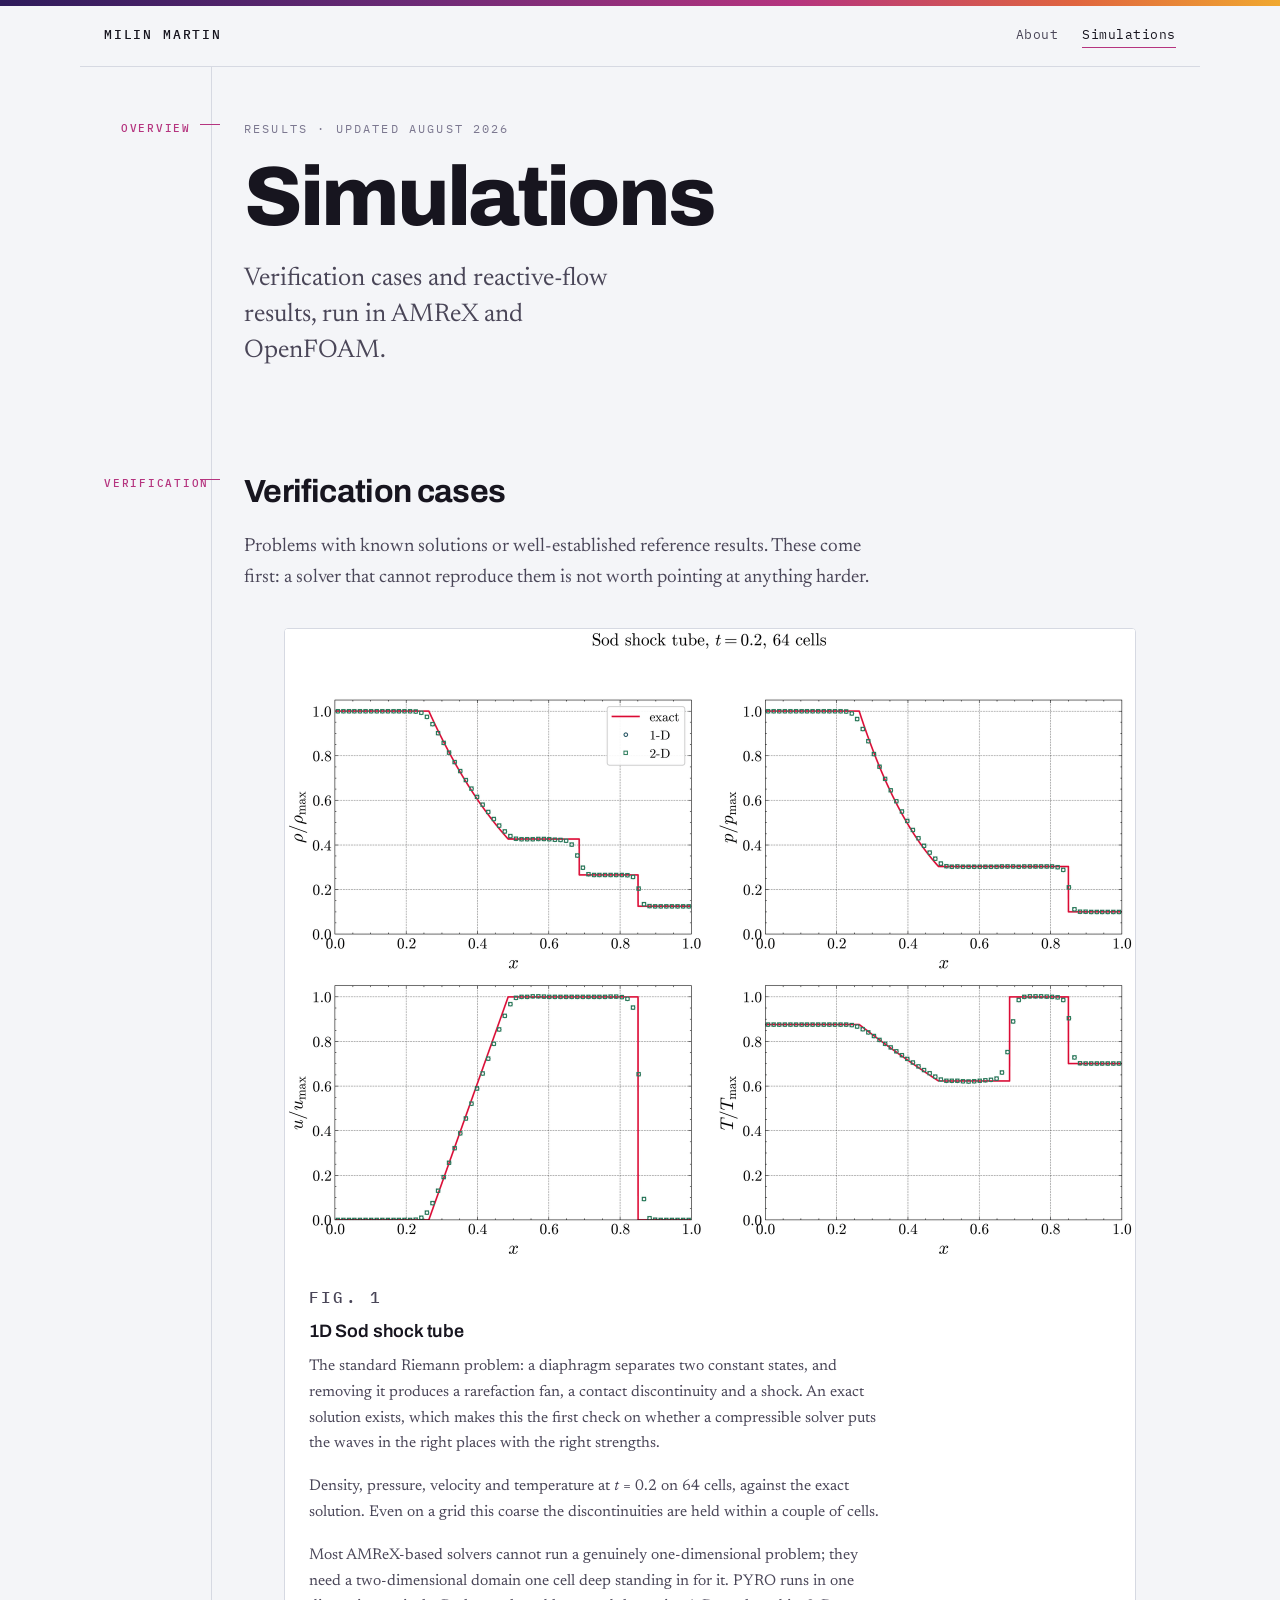
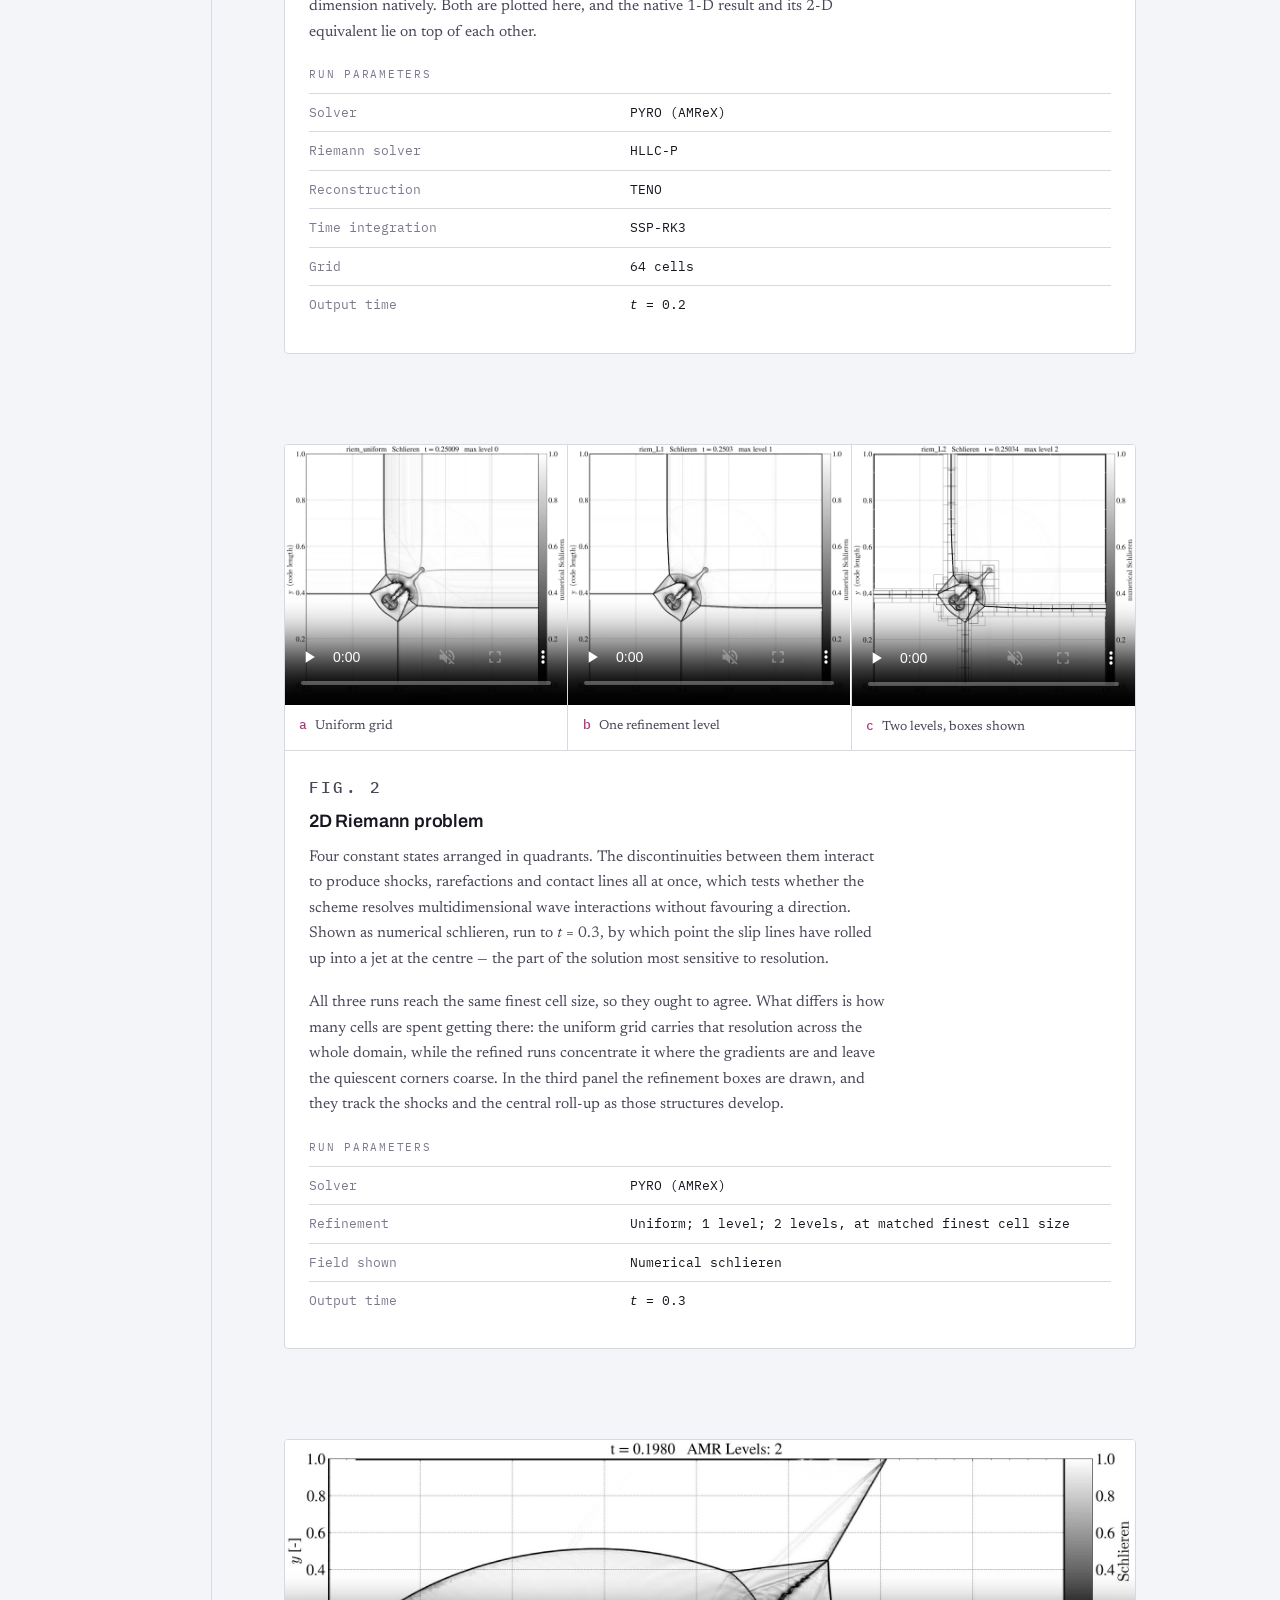
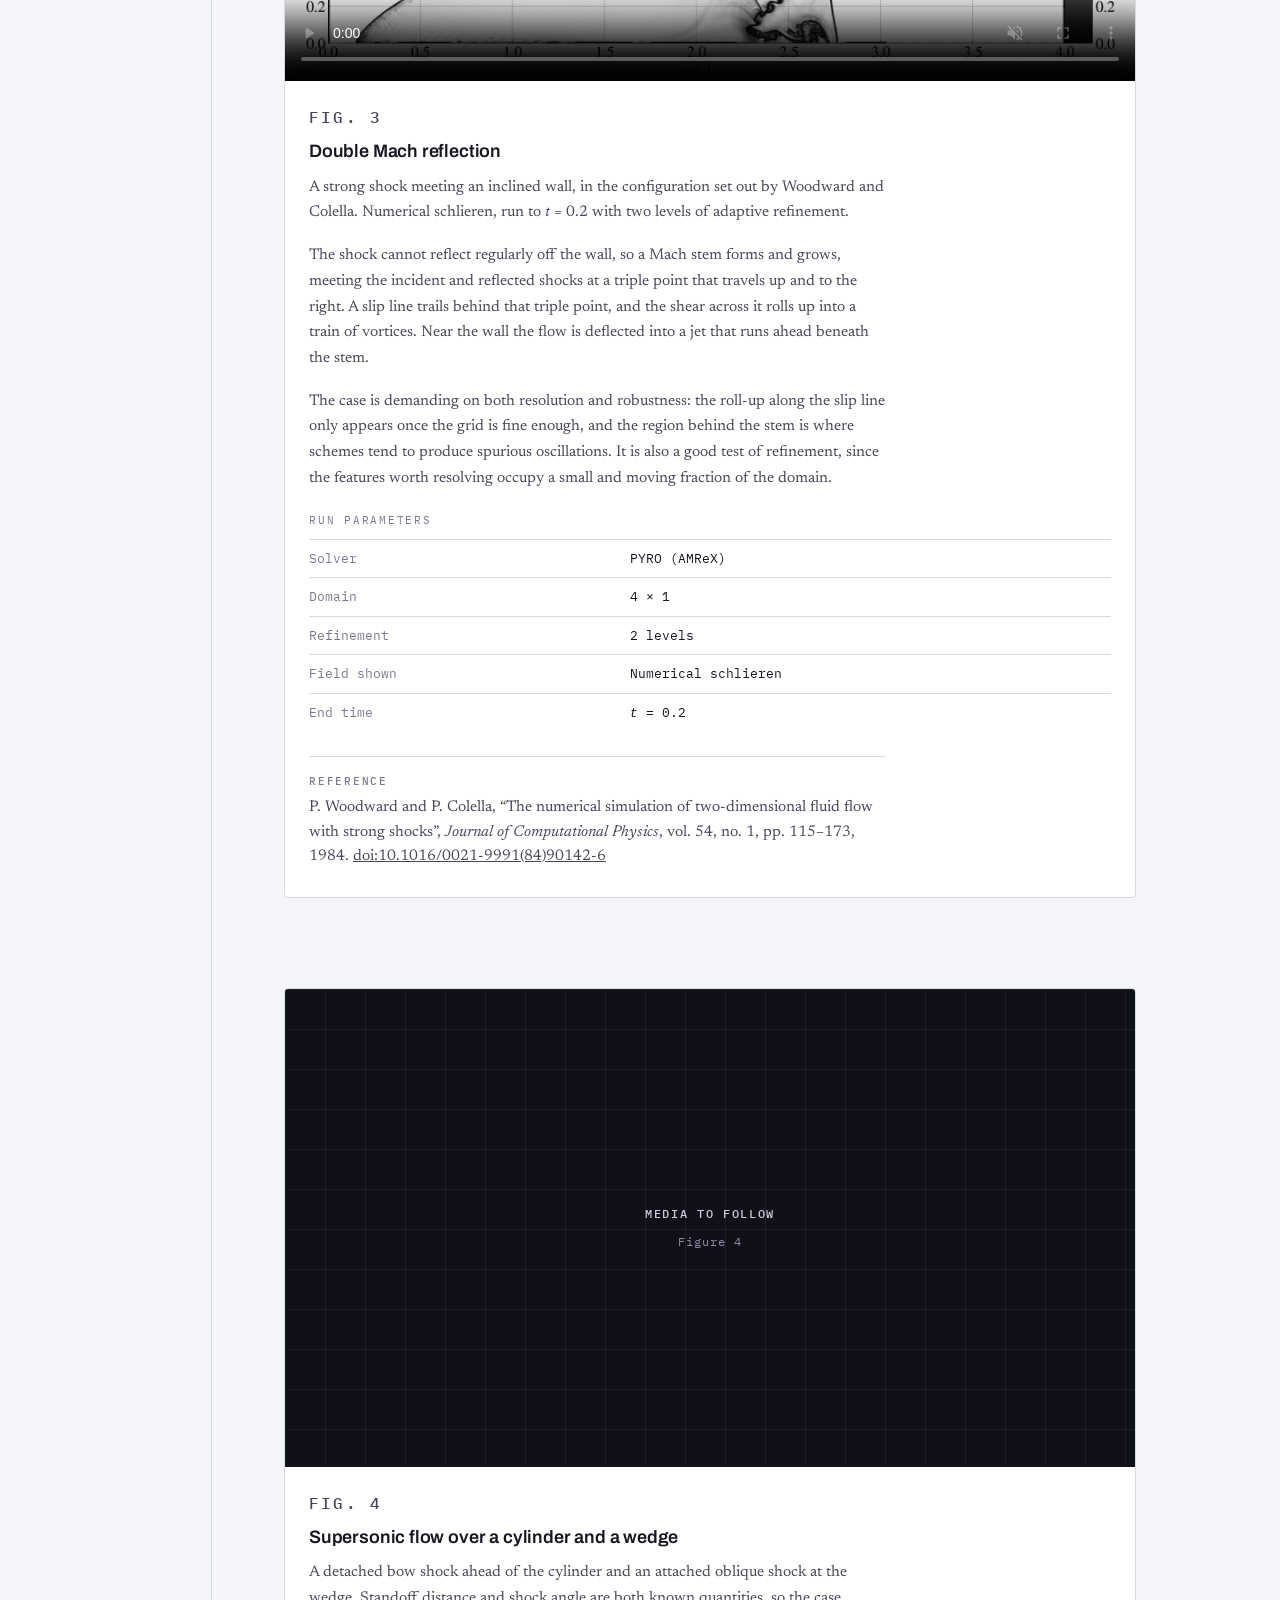
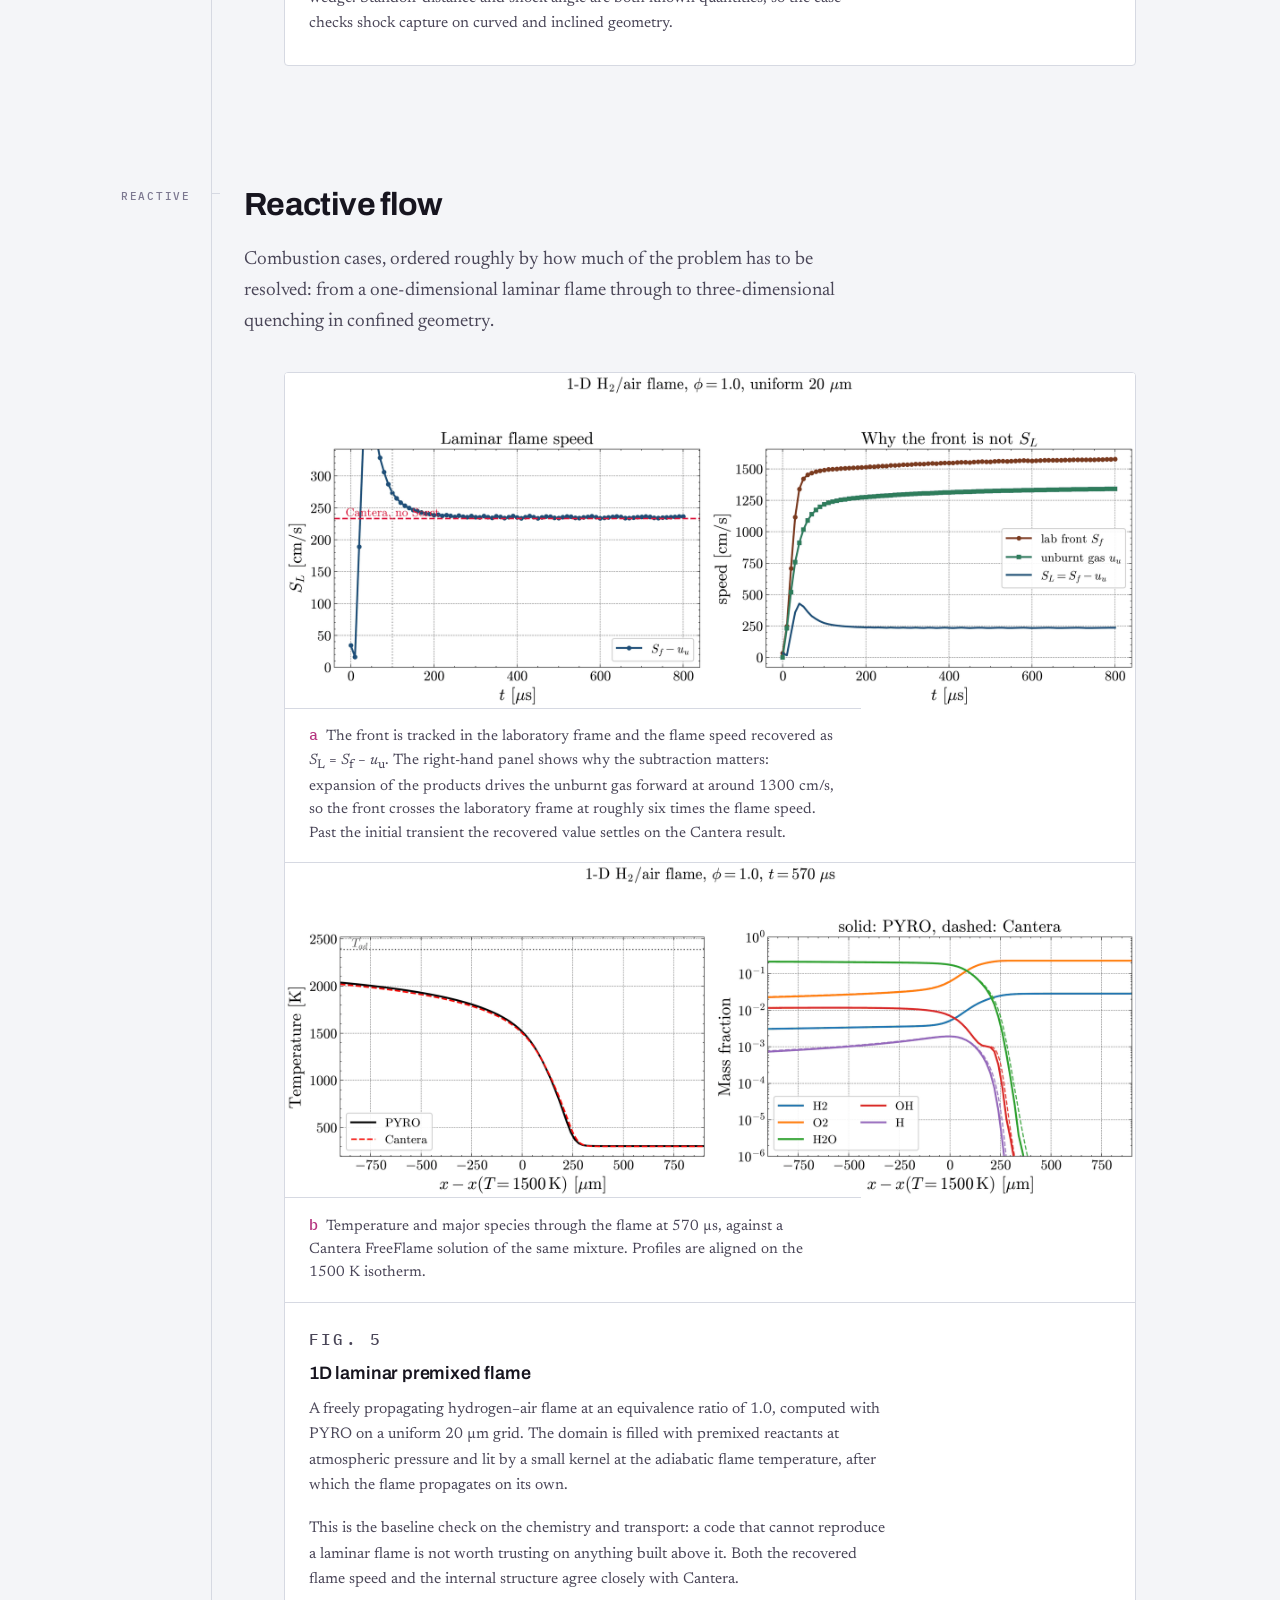
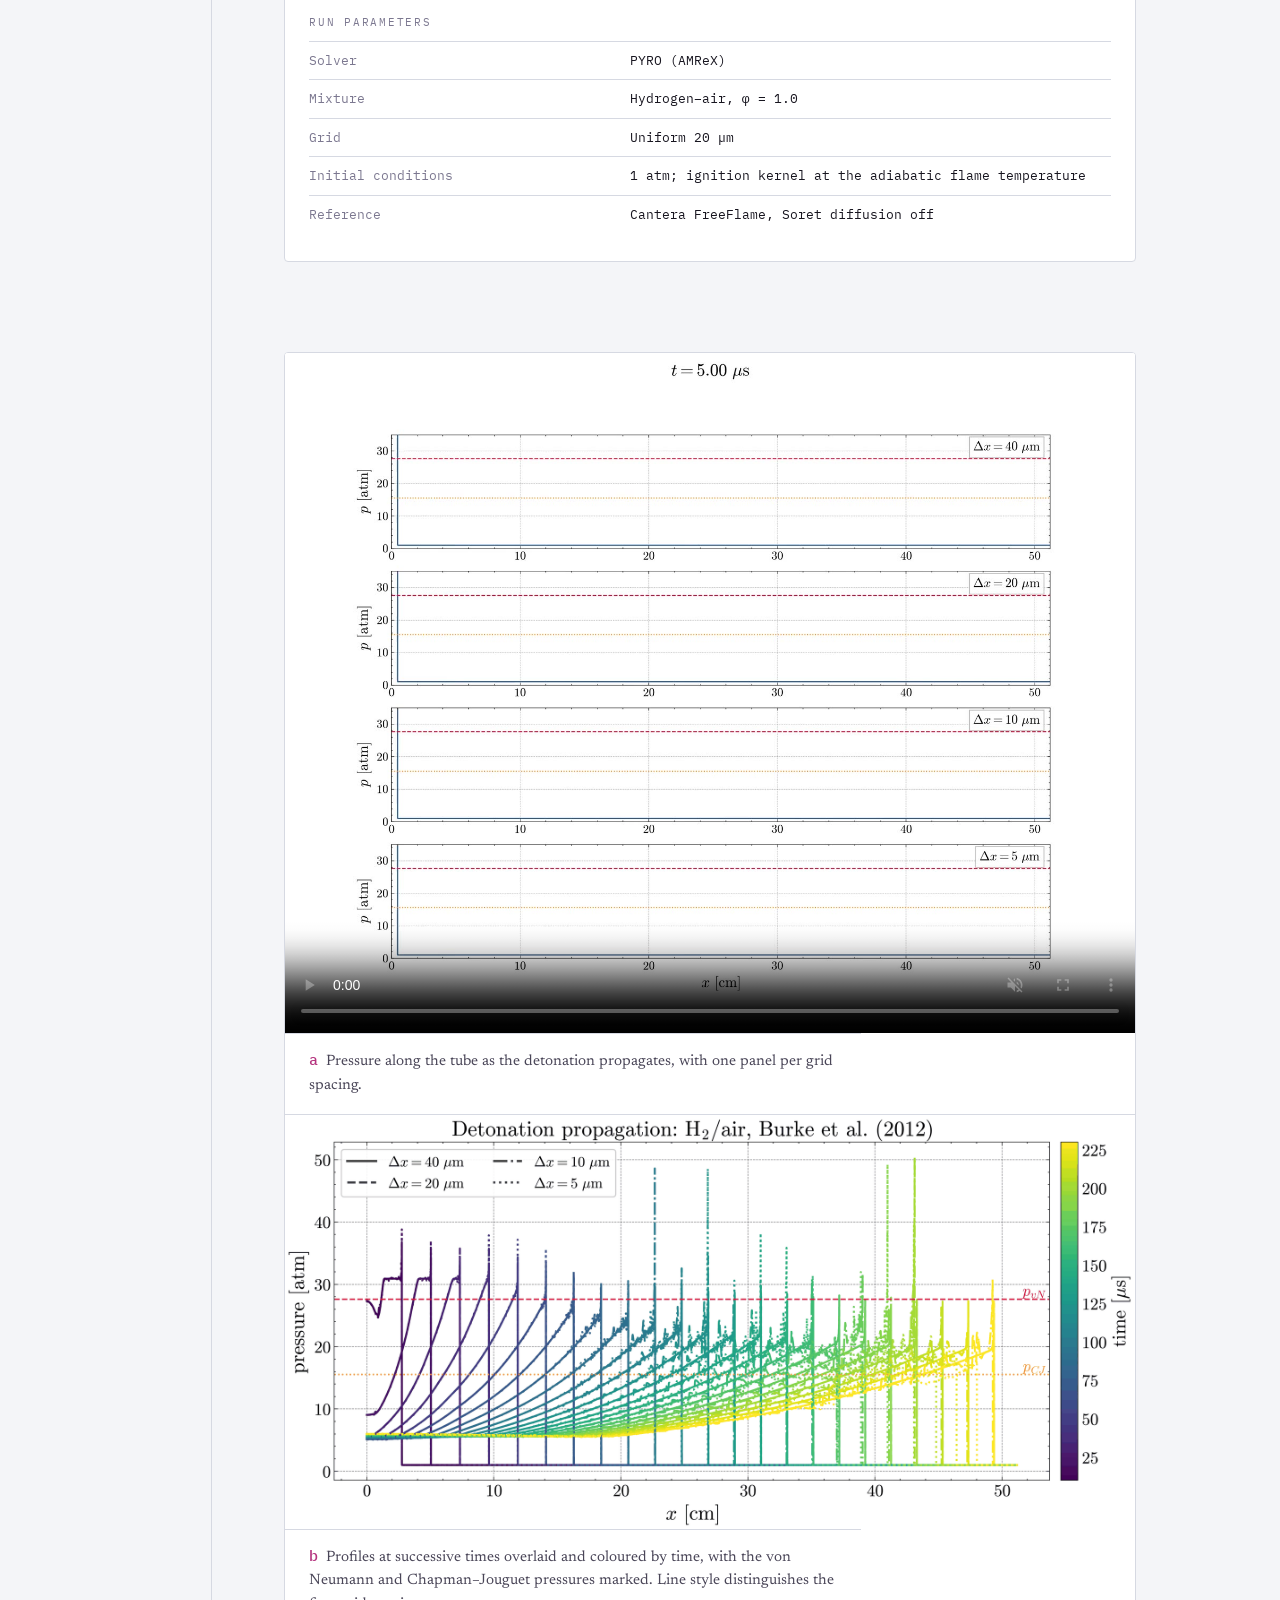
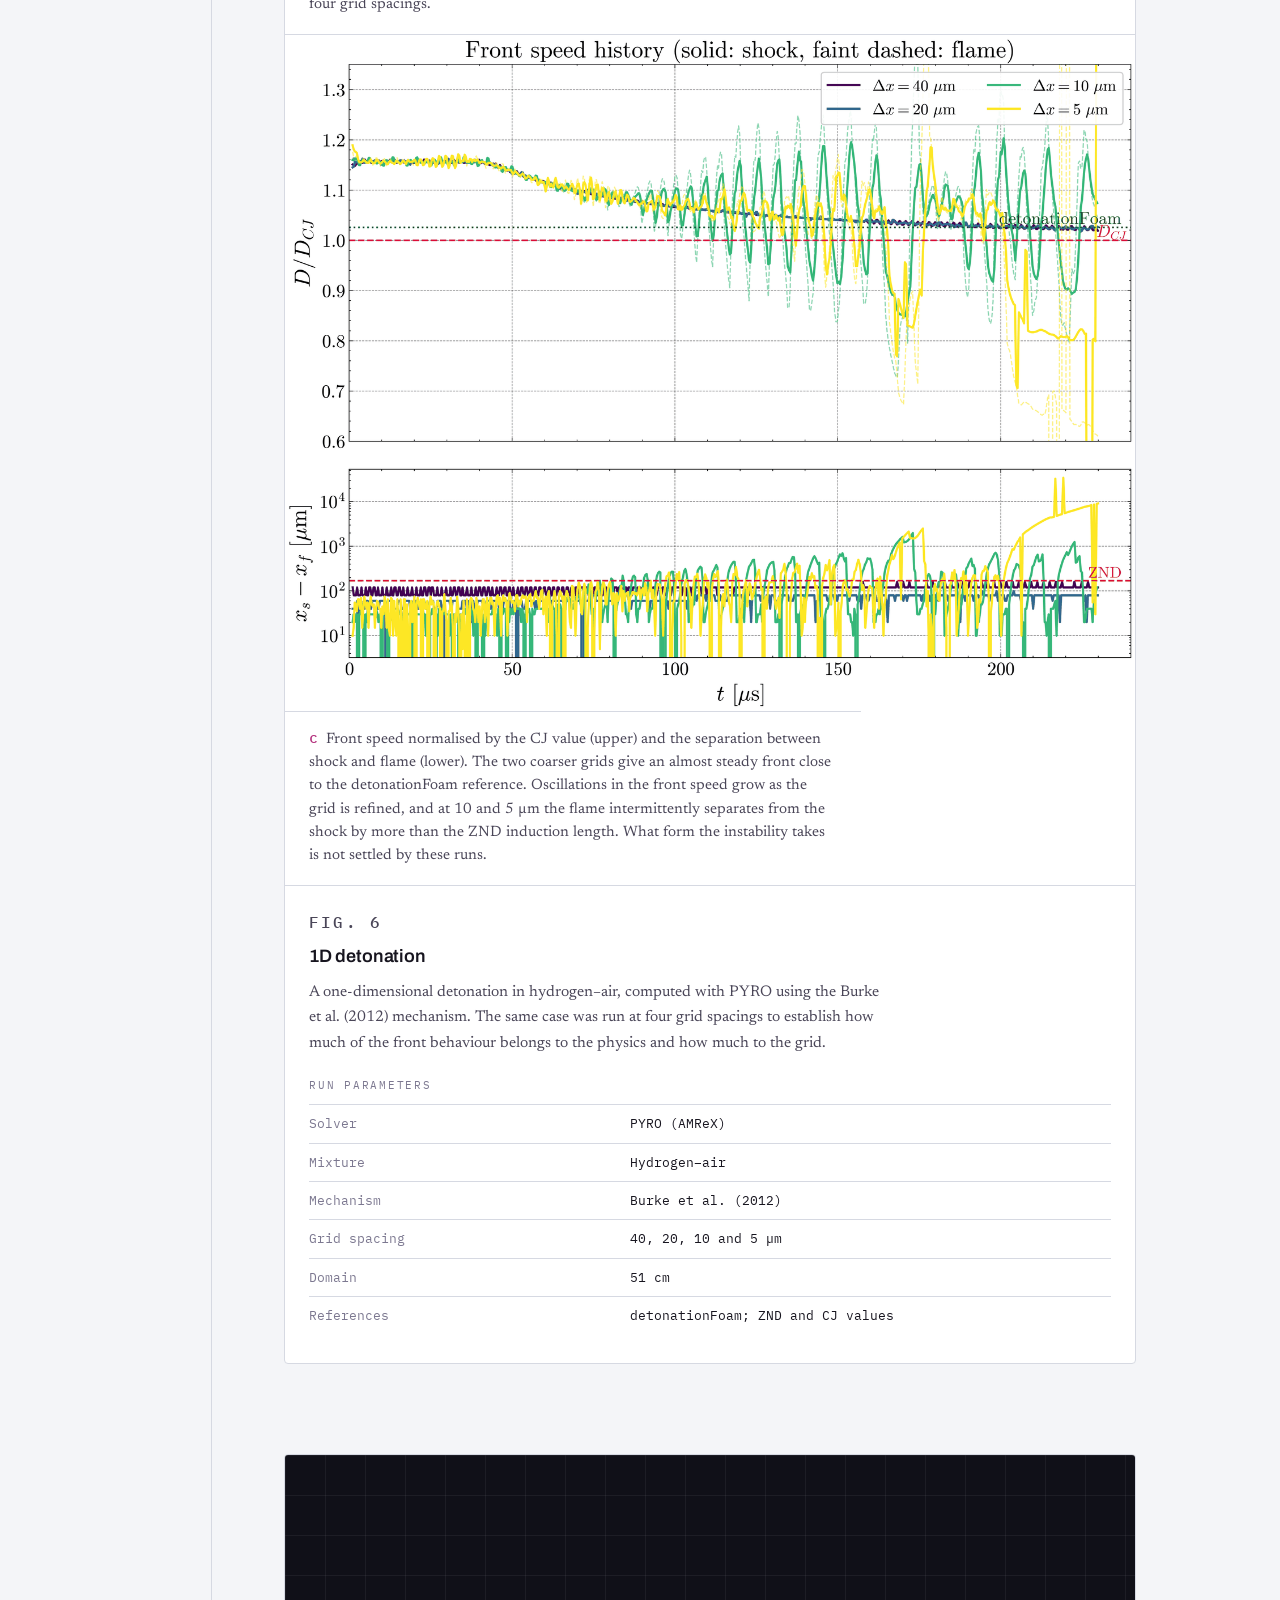
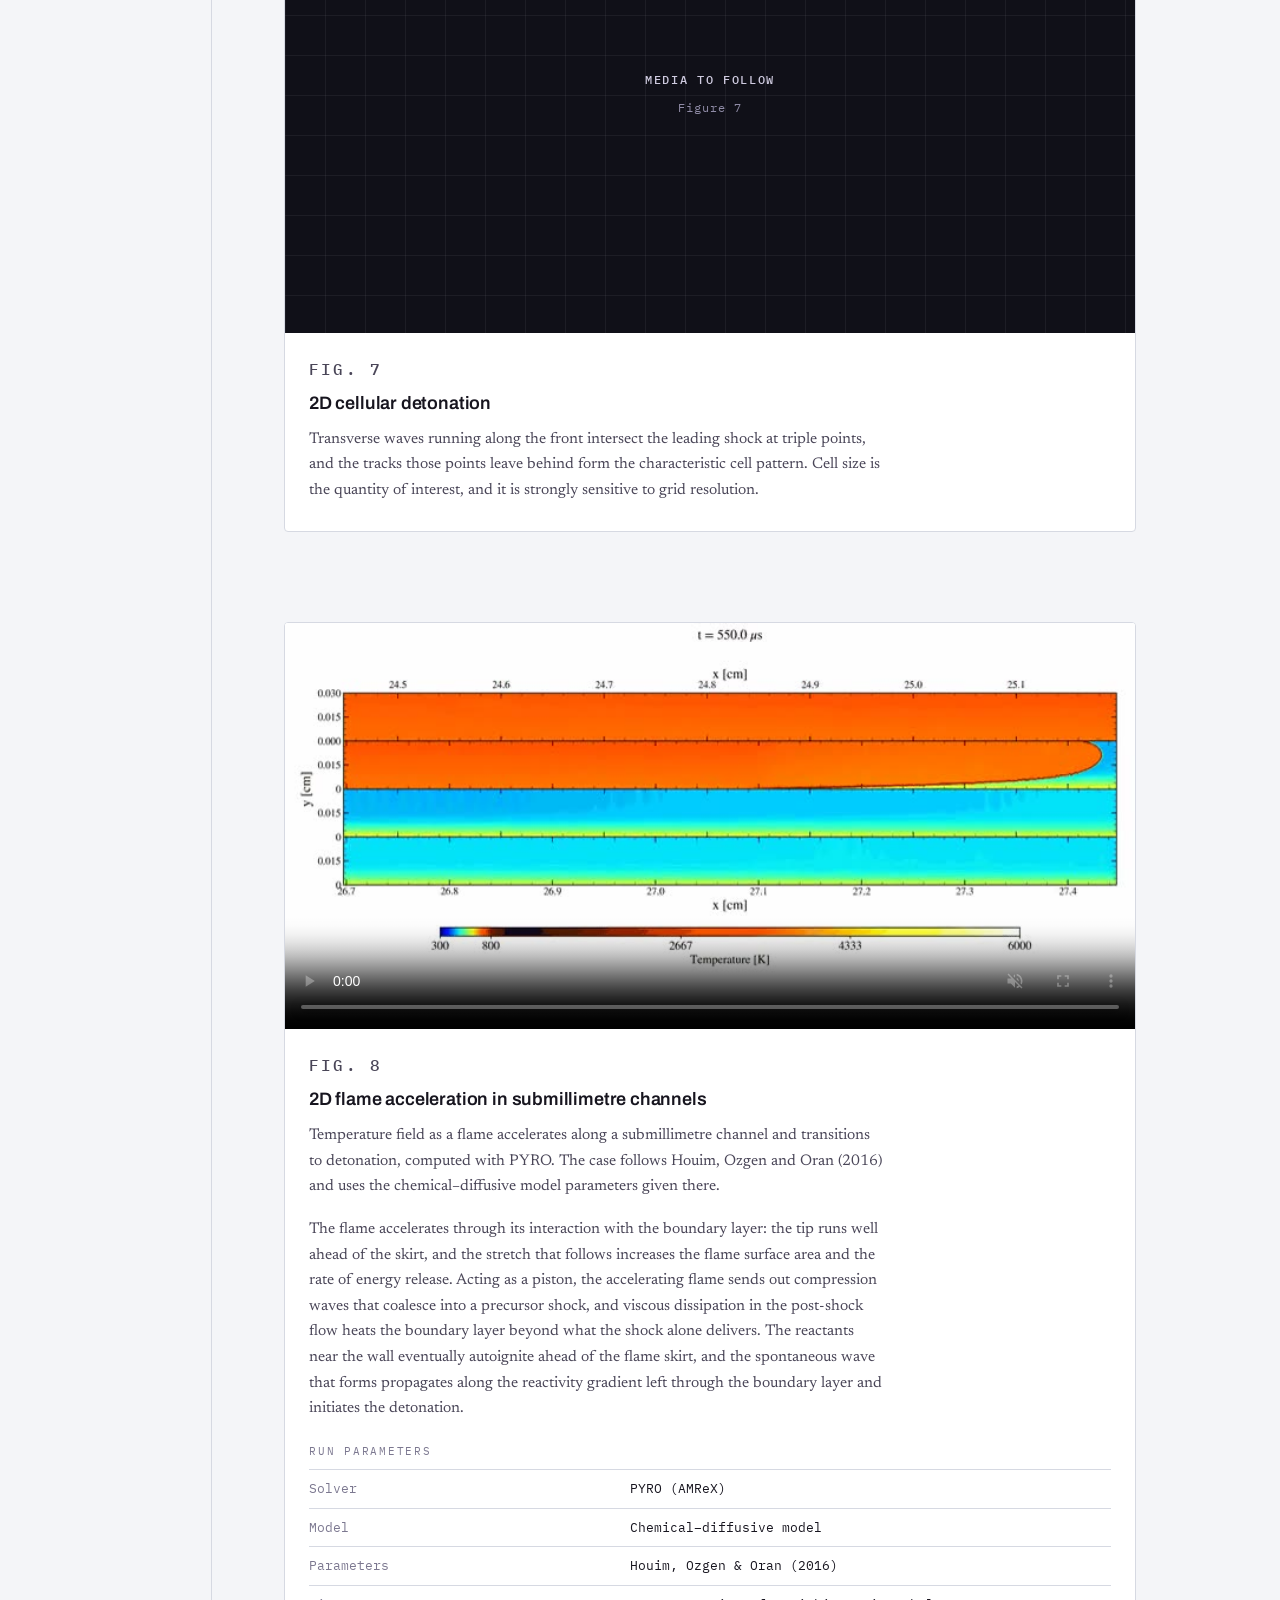
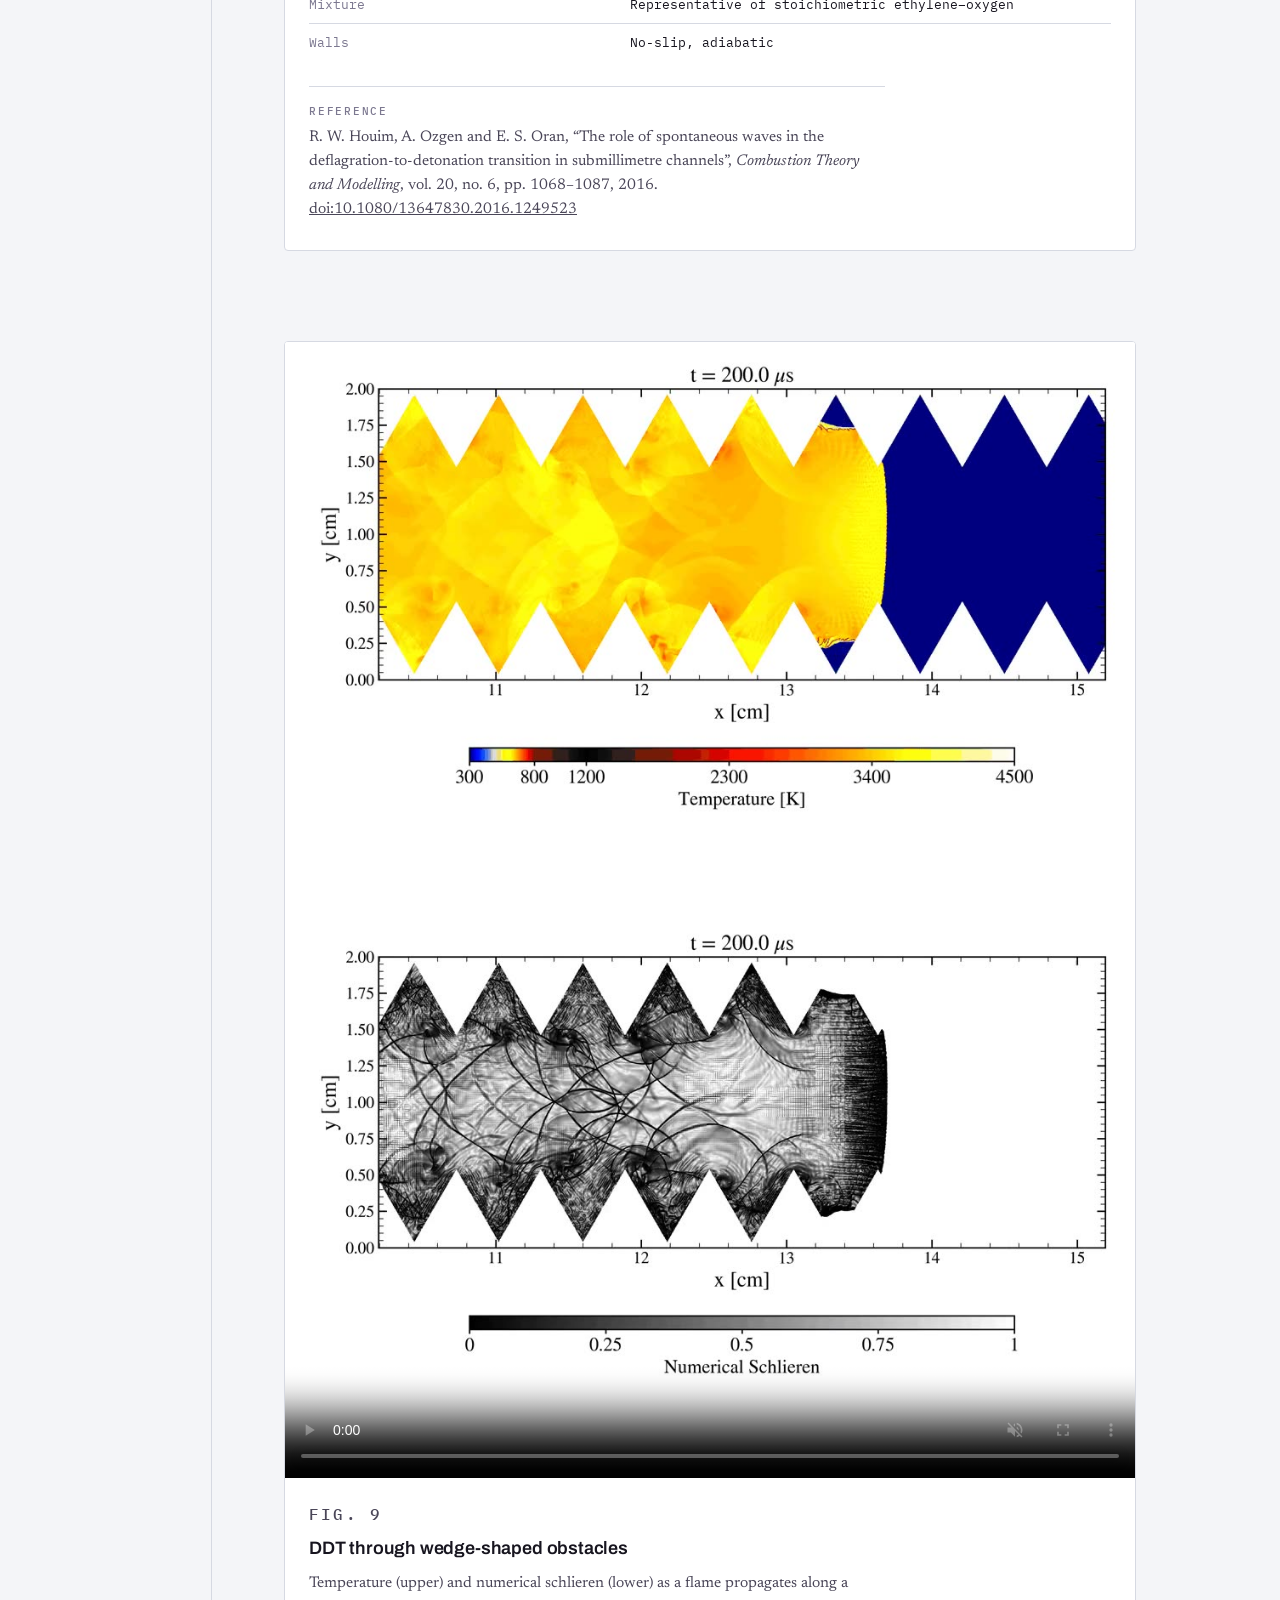
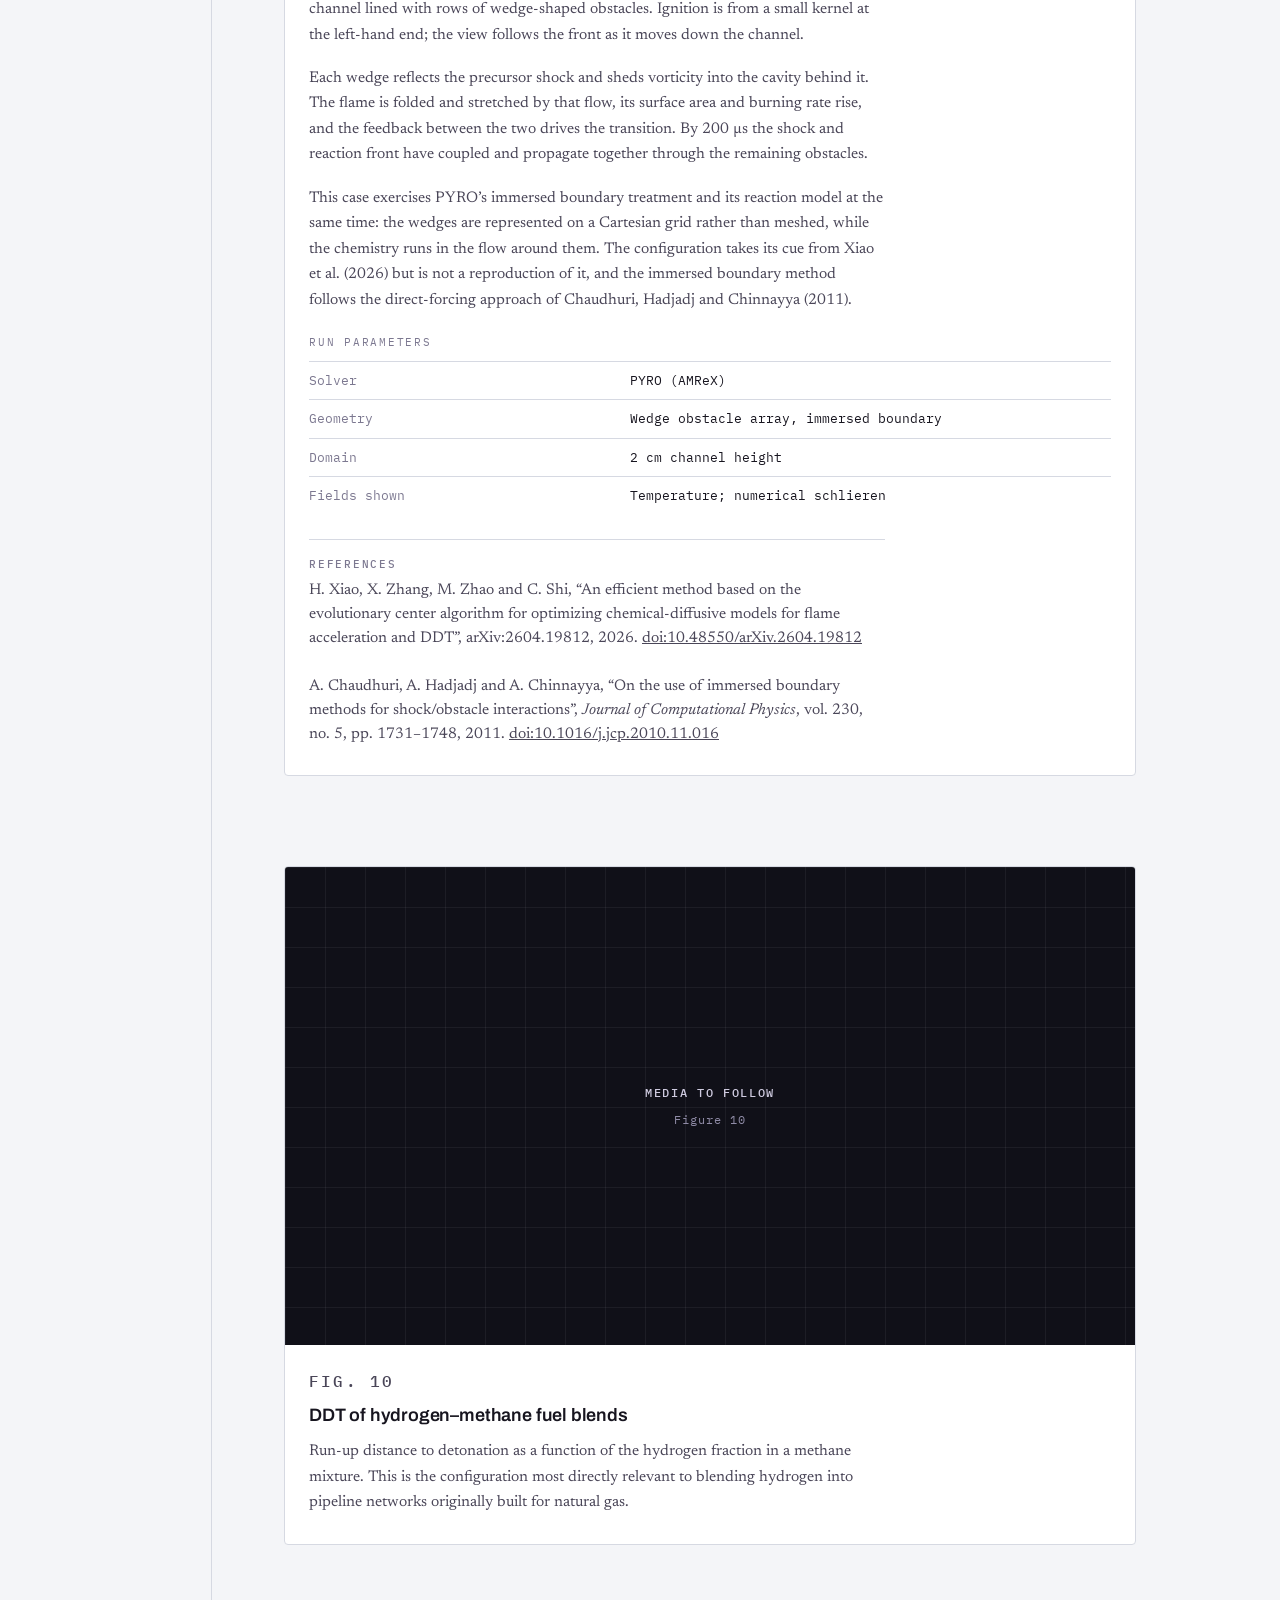
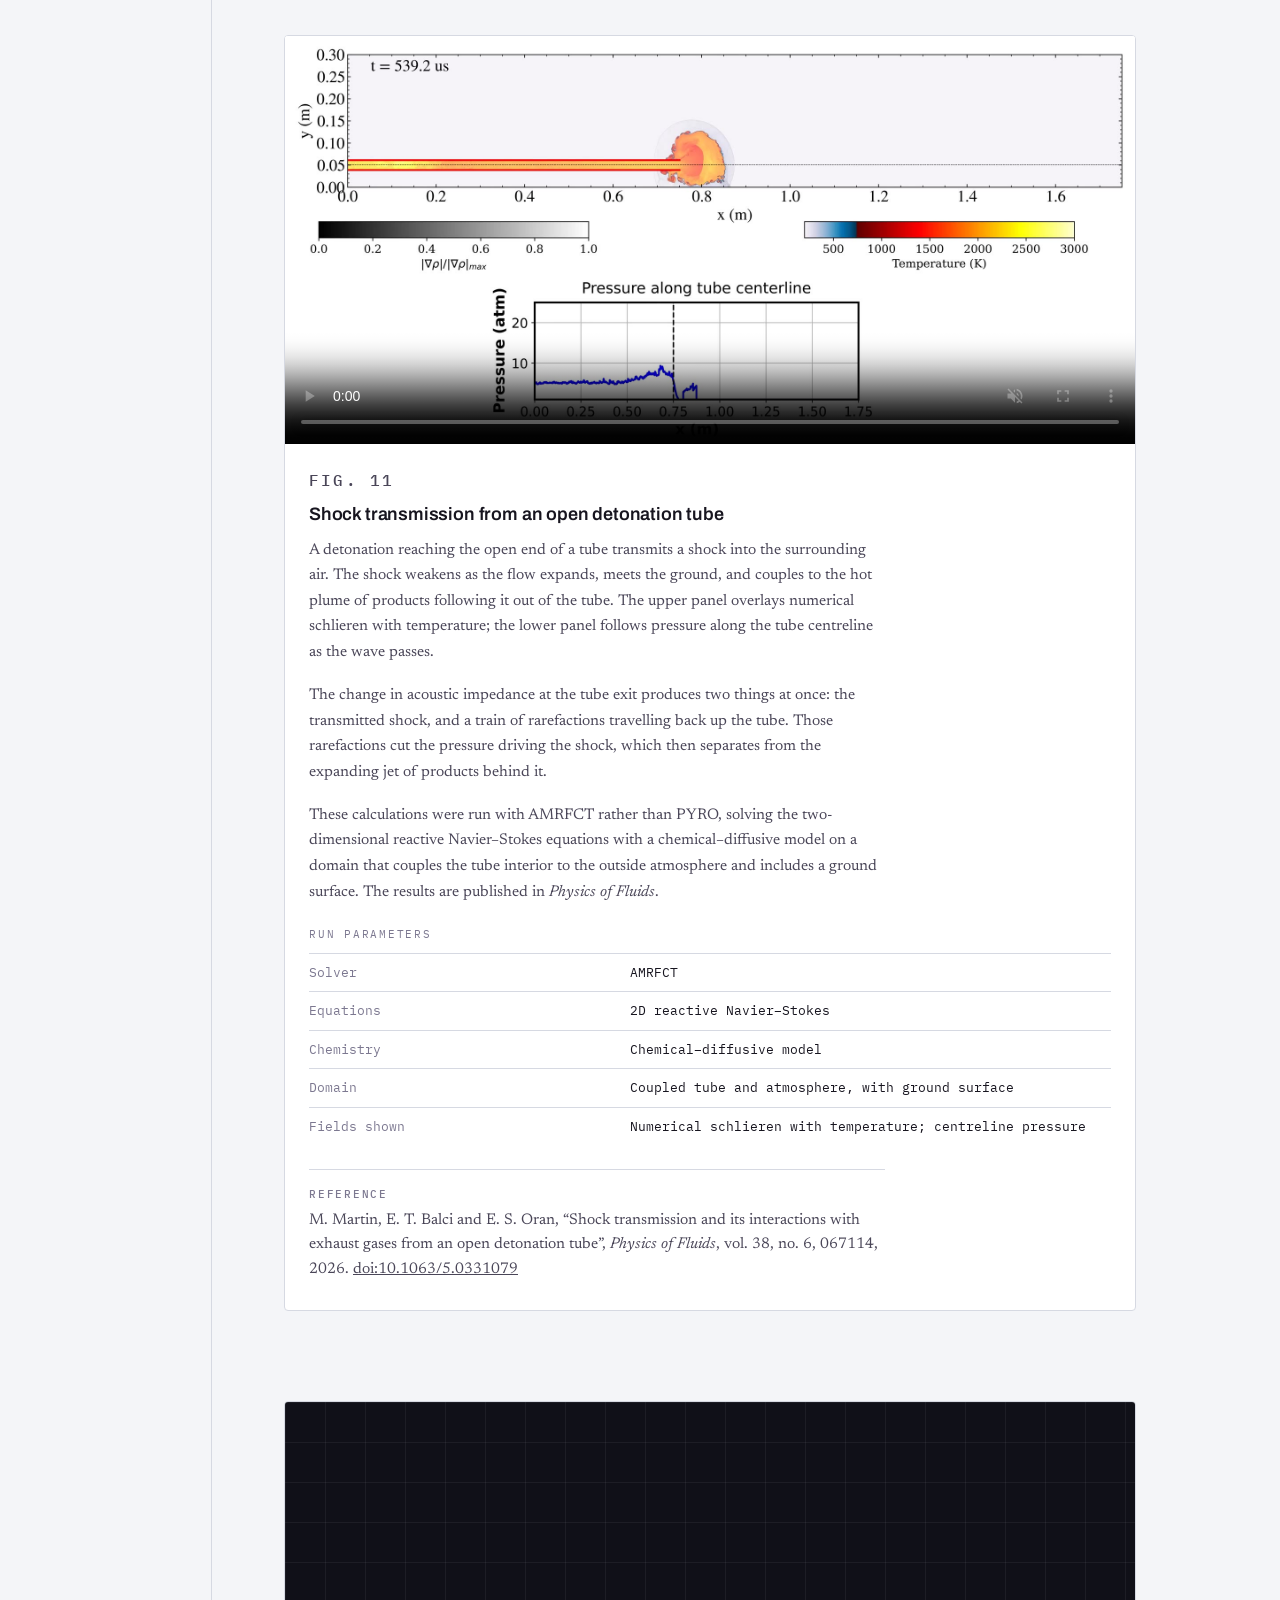
==== commit 1ed8d068: "Replace placeholder media with video and update caption Updated media section with a video and revis" ====
--- a/simulations.html
+++ b/simulations.html
@@ -141,35 +141,34 @@
         </figure>
 
         <figure class="figure">
-          <div class="figure__media">
-
-            <!-- Delete this placeholder and uncomment one option below once you have the media. -->
-            <div class="figure__slot">
-              <strong>Media to follow</strong>
-              <span>Figure 3</span>
-            </div>
-
-            <!-- A. Video file:
-            <video controls loop muted playsinline preload="metadata" poster="media/your-file-poster.jpg">
-              <source src="media/your-file.mp4" type="video/mp4">
-              <a href="media/your-file.mp4">Download the video</a>
-            </video>
-            -->
-
-            <!-- B. YouTube (use the /embed/ URL):
-            <iframe src="https://www.youtube.com/embed/VIDEO_ID" title="Double Mach reflection" allowfullscreen></iframe>
-            -->
-
-            <!-- C. Still image:
-            <img src="media/your-file.png" alt="Double Mach reflection">
-            -->
-
+          <div class="figure__media figure__media--plot" style="aspect-ratio: 1900 / 538;">
+            <video controls loop muted playsinline preload="metadata" poster="media/dmr-schlieren-poster.jpg">
+              <source src="media/dmr-schlieren.mp4" type="video/mp4">
+              <a href="media/dmr-schlieren.mp4">Download the animation</a>
+            </video>
           </div>
 
           <figcaption class="figure__caption">
             <p class="figure__label">Fig. 3</p>
             <h3>Double Mach reflection</h3>
-            <p>A strong shock meeting an inclined wall, producing an incident shock, a reflected shock, a Mach stem and a slip line, together with a wall jet. The case is demanding on both resolution and robustness, and is a useful test of adaptive refinement near the triple point.</p>
+            <p>A strong shock meeting an inclined wall, in the configuration set out by Woodward and Colella. Numerical schlieren, run to <i>t</i> = 0.2 with two levels of adaptive refinement.</p>
+
+            <p>The shock cannot reflect regularly off the wall, so a Mach stem forms and grows, meeting the incident and reflected shocks at a triple point that travels up and to the right. A slip line trails behind that triple point, and the shear across it rolls up into a train of vortices. Near the wall the flow is deflected into a jet that runs ahead beneath the stem.</p>
+
+            <p>The case is demanding on both resolution and robustness: the roll-up along the slip line only appears once the grid is fine enough, and the region behind the stem is where schemes tend to produce spurious oscillations. It is also a good test of refinement, since the features worth resolving occupy a small and moving fraction of the domain.</p>
+
+            <table class="params">
+              <caption>Run parameters</caption>
+              <tbody>
+                <tr><th scope="row">Solver</th><td>PYRO (AMReX)</td></tr>
+                <tr><th scope="row">Domain</th><td>4 &times; 1</td></tr>
+                <tr><th scope="row">Refinement</th><td>2 levels</td></tr>
+                <tr><th scope="row">Field shown</th><td>Numerical schlieren</td></tr>
+                <tr><th scope="row">End time</th><td><i>t</i> = 0.2</td></tr>
+              </tbody>
+            </table>
+
+            <p class="figure__ref"><b>Reference</b>P. Woodward and P. Colella, &ldquo;The numerical simulation of two-dimensional fluid flow with strong shocks&rdquo;, <cite>Journal of Computational Physics</cite>, vol. 54, no. 1, pp. 115&ndash;173, 1984. <a href="https://doi.org/10.1016/0021-9991(84)90142-6">doi:10.1016/0021-9991(84)90142-6</a></p>
           </figcaption>
         </figure>
 
--- a/style.css
+++ b/style.css
@@ -406,6 +406,35 @@
   margin-right: 0.5rem;
 }
 
+/* Panels side by side instead of stacked */
+.figure__row {
+  display: grid;
+  grid-template-columns: repeat(3, minmax(0, 1fr));
+  border-bottom: 1px solid var(--grid);
+}
+
+.figure__row .figure__panel {
+  border-bottom: 0;
+  border-right: 1px solid var(--grid);
+}
+
+.figure__row .figure__panel:last-child { border-right: 0; }
+
+.figure__row .figure__panelcap {
+  padding: 0.65rem 0.9rem 0.85rem;
+  font-size: 0.8125rem;
+  line-height: 1.45;
+}
+
+@media (max-width: 700px) {
+  .figure__row { grid-template-columns: 1fr; }
+  .figure__row .figure__panel {
+    border-right: 0;
+    border-bottom: 1px solid var(--grid);
+  }
+  .figure__row .figure__panel:last-child { border-bottom: 0; }
+}
+
 /* Run parameters table */
 .params {
   width: 100%;
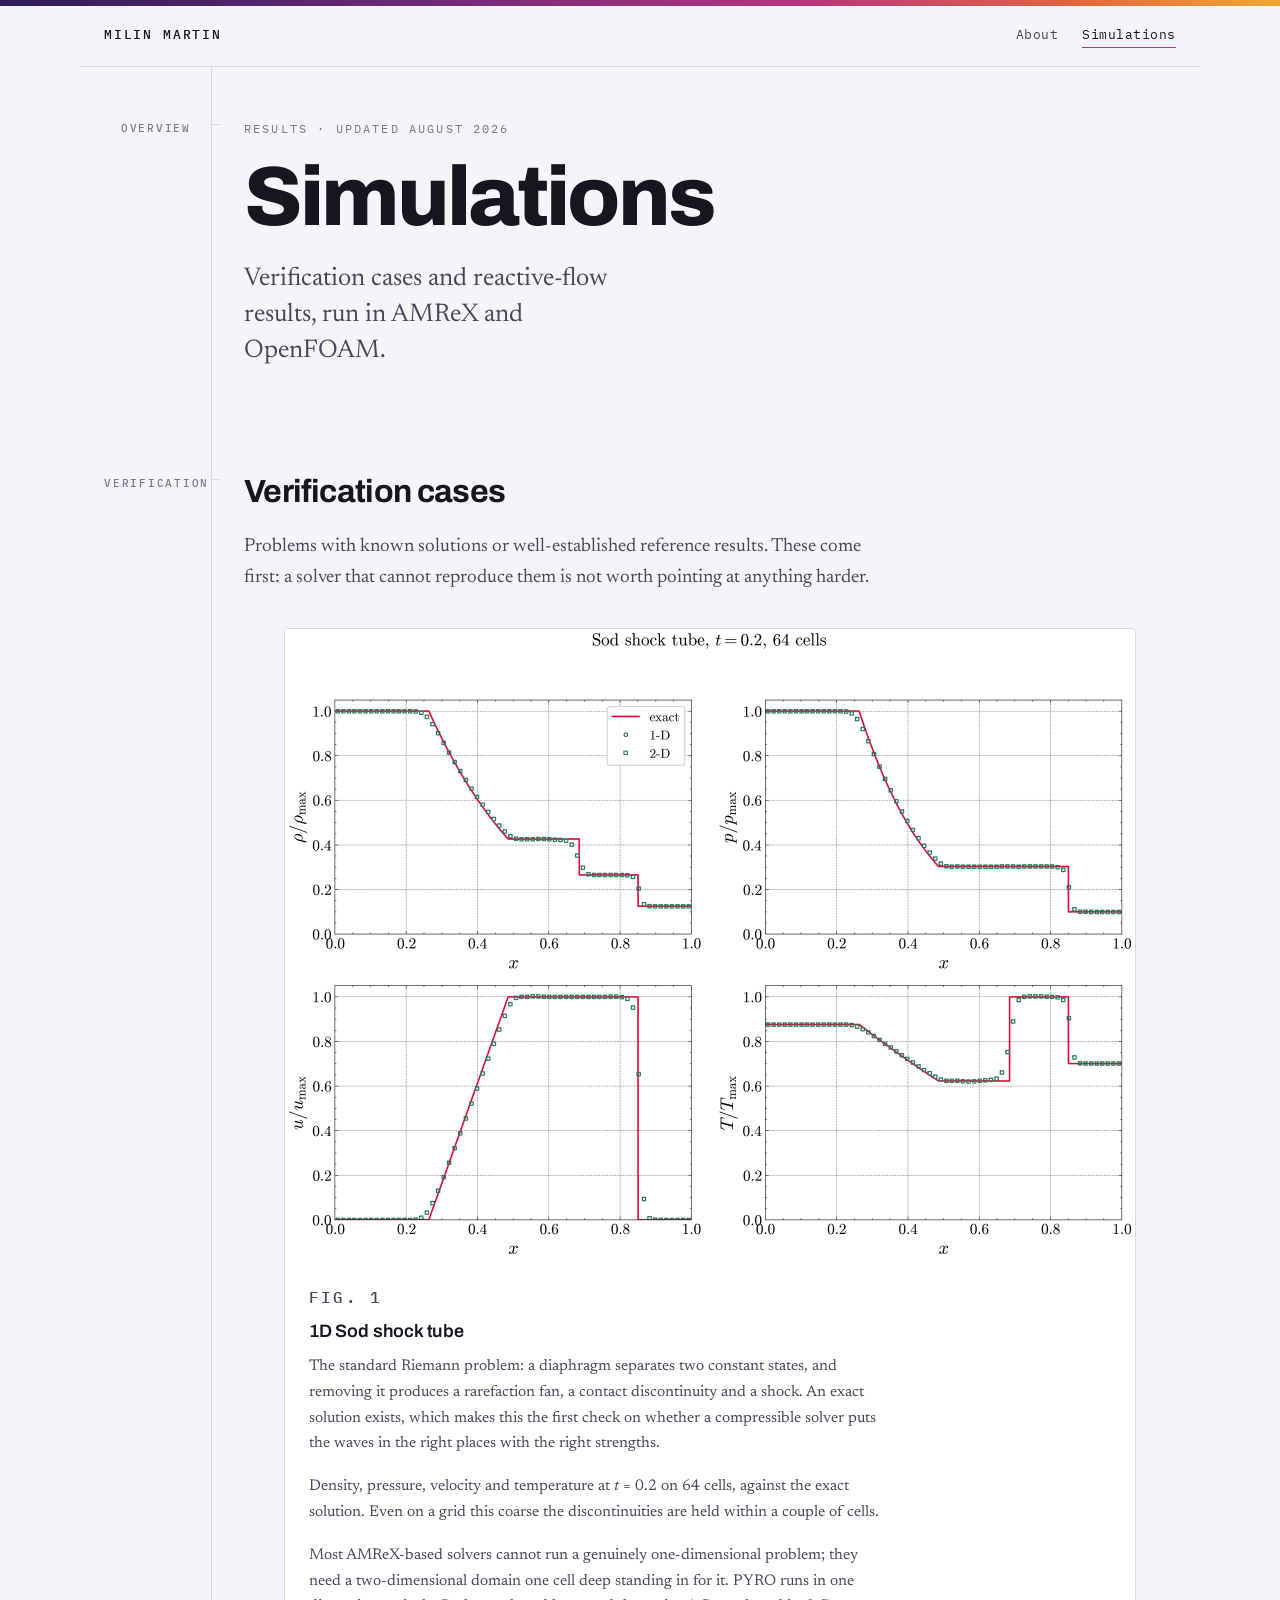
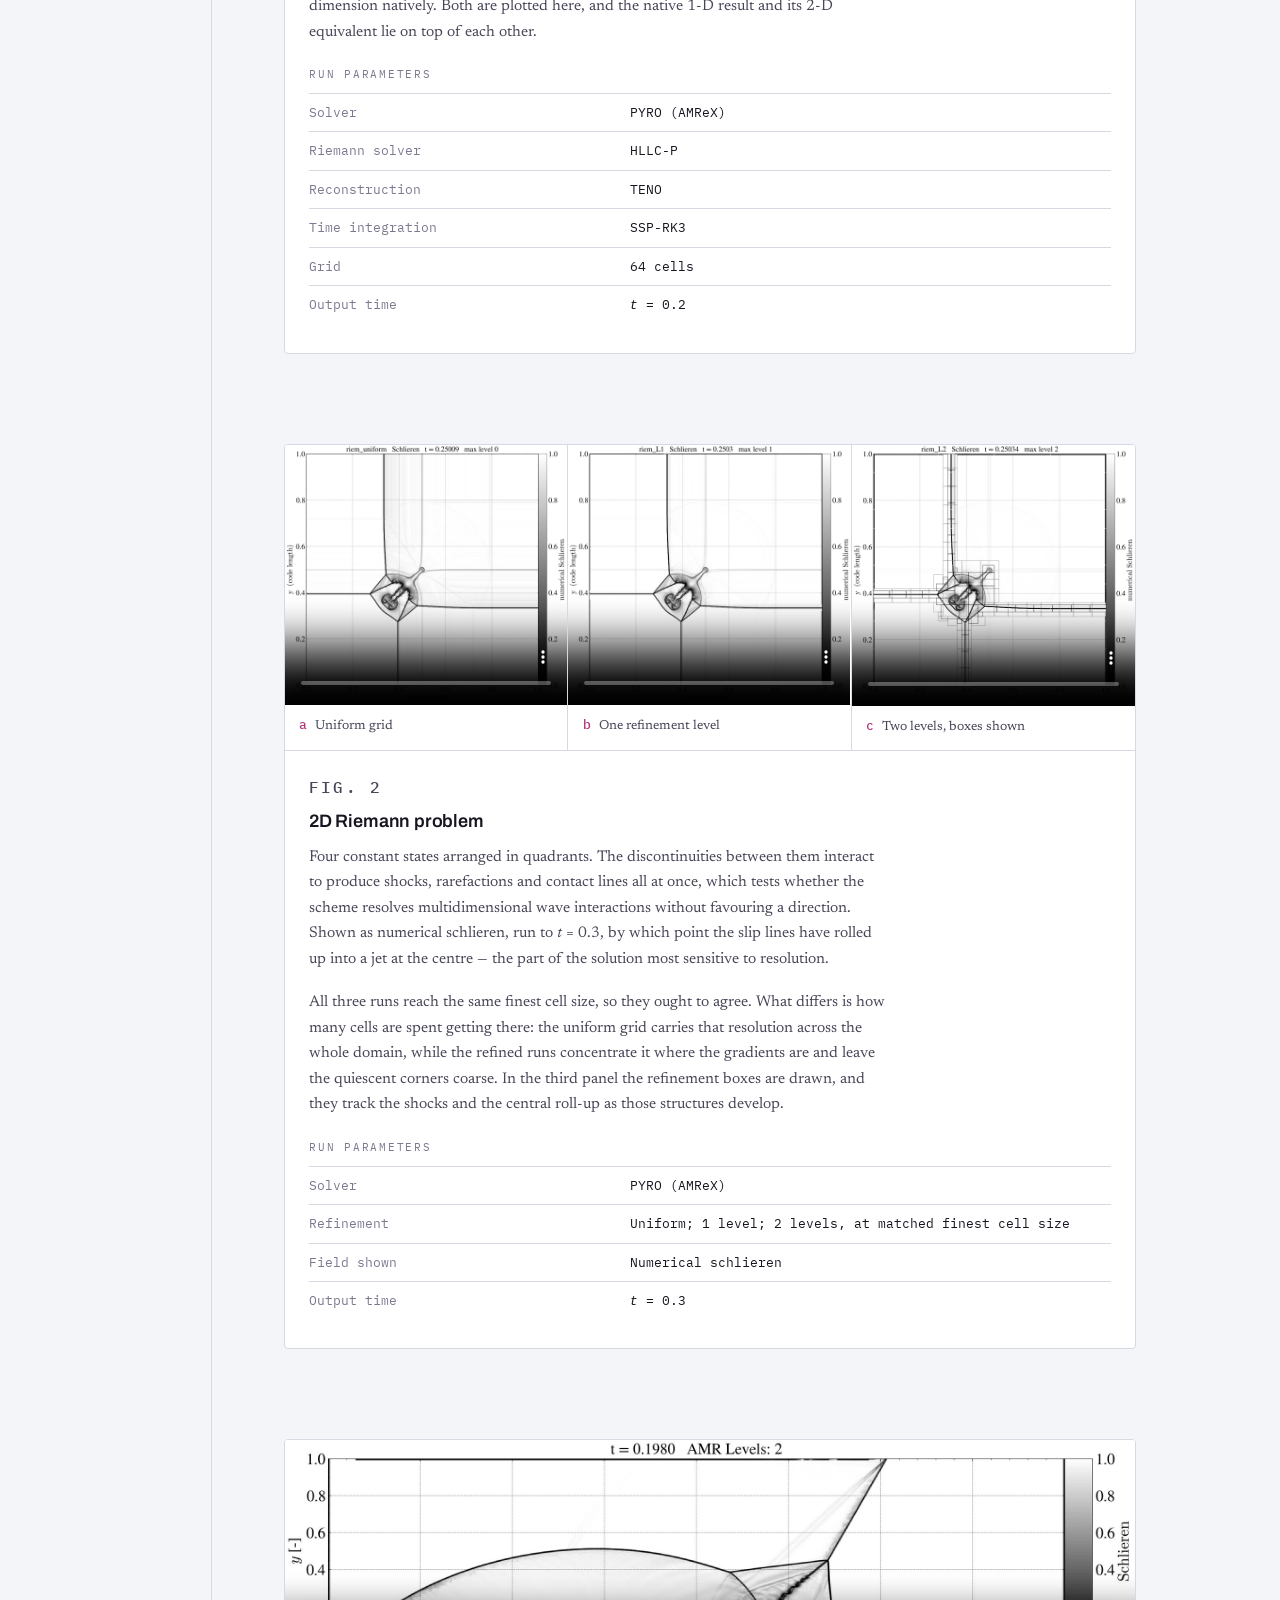
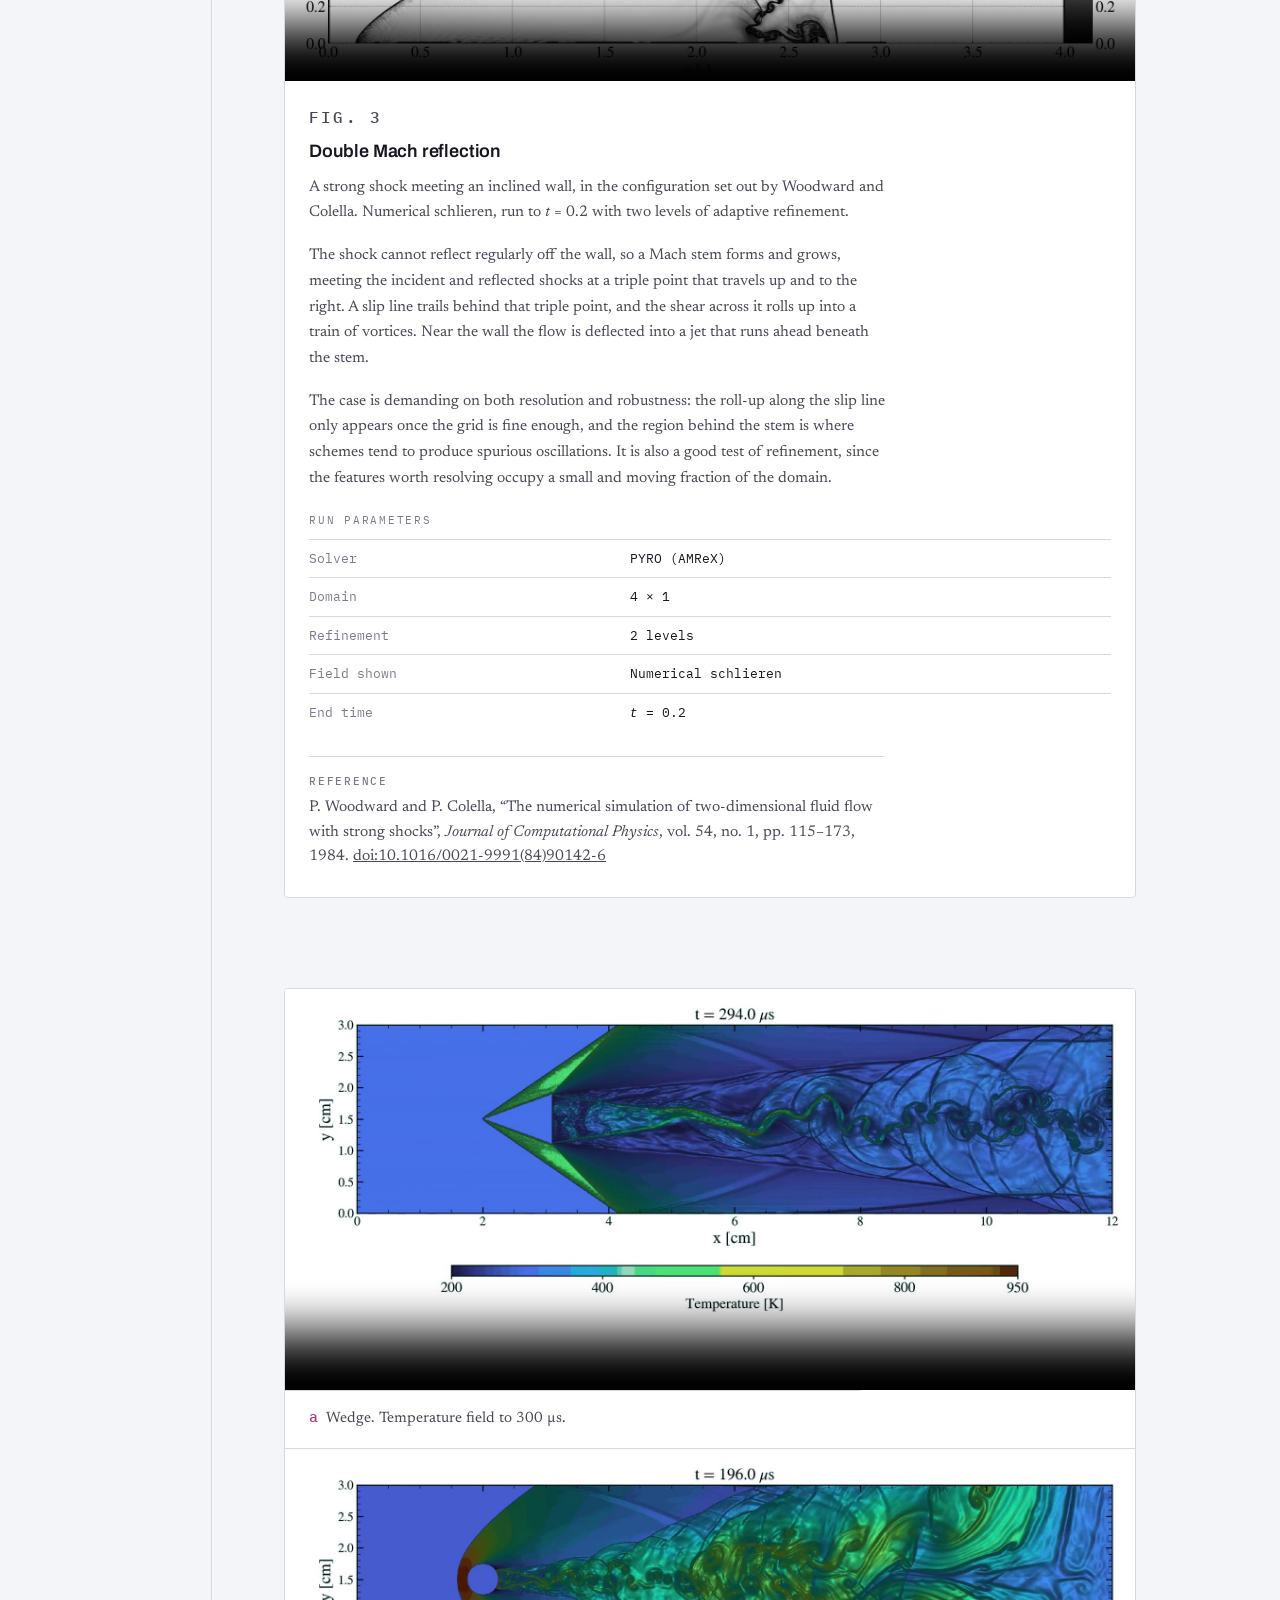
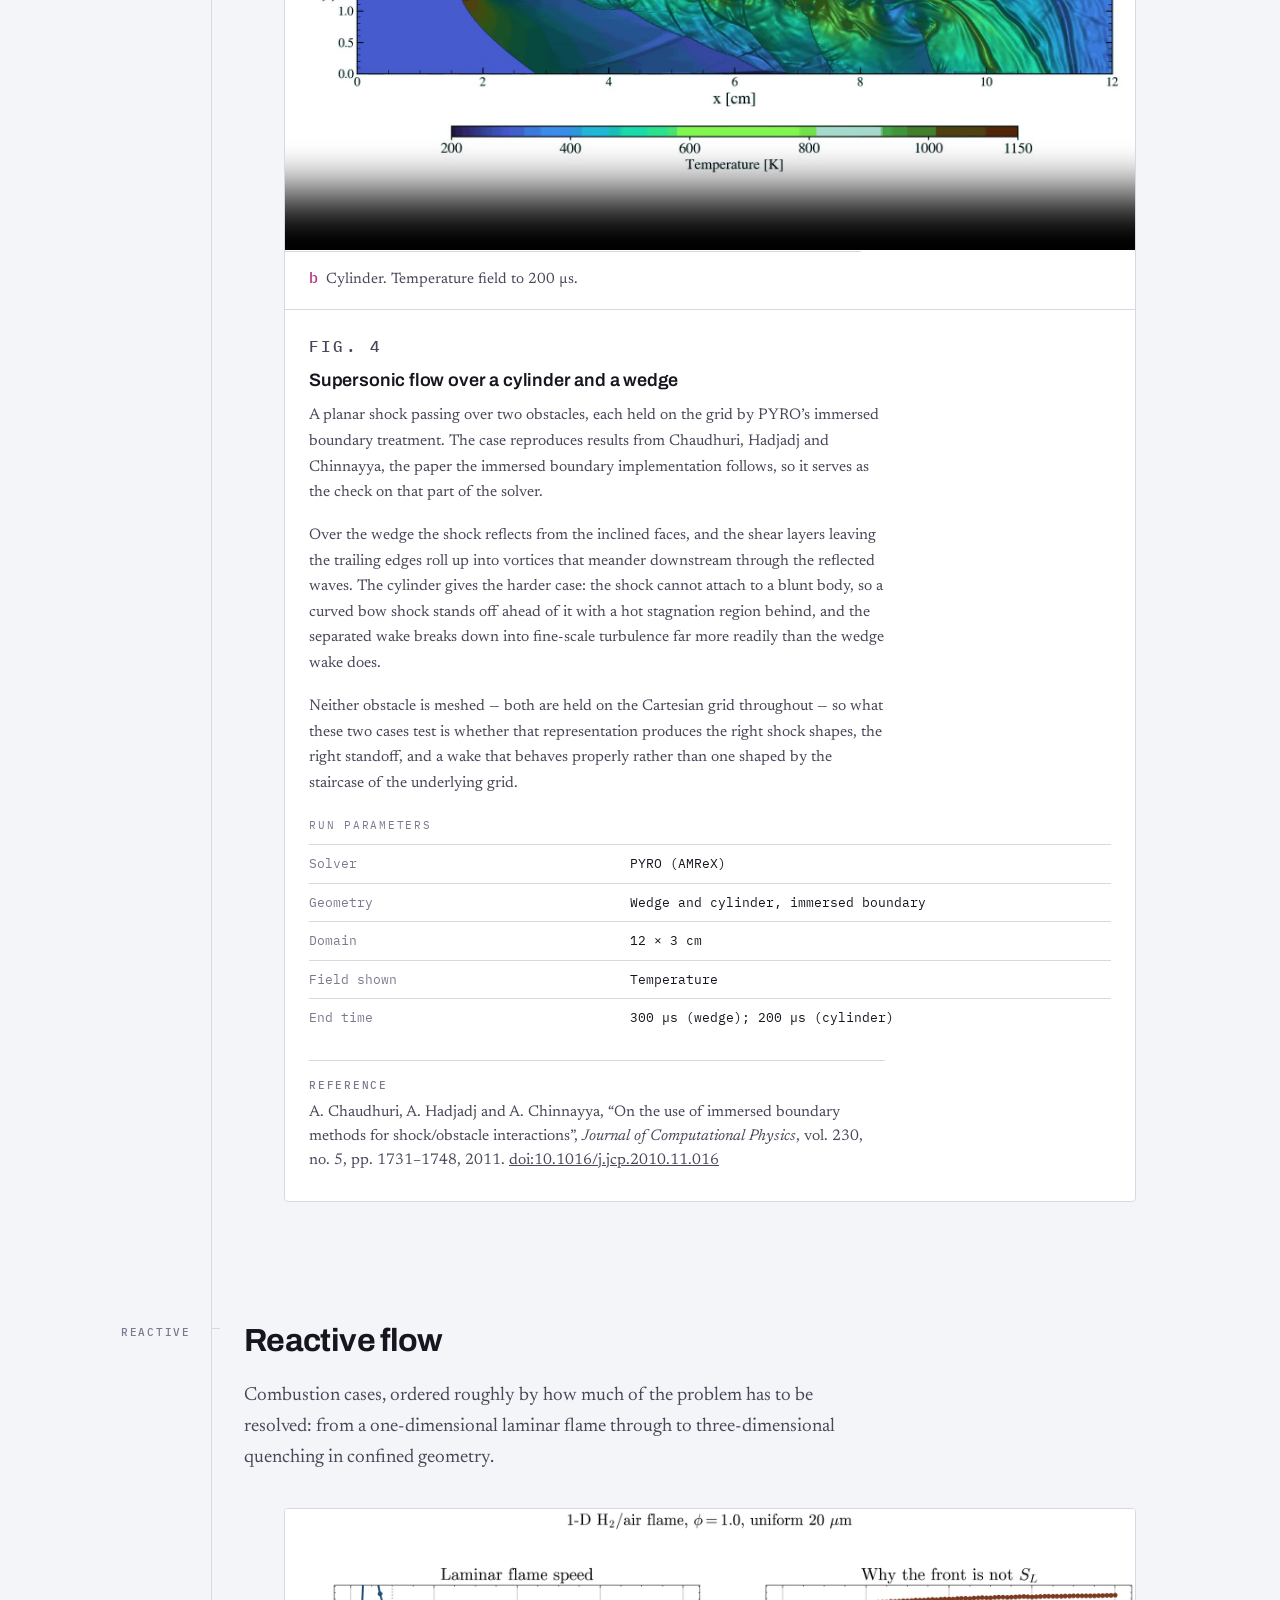
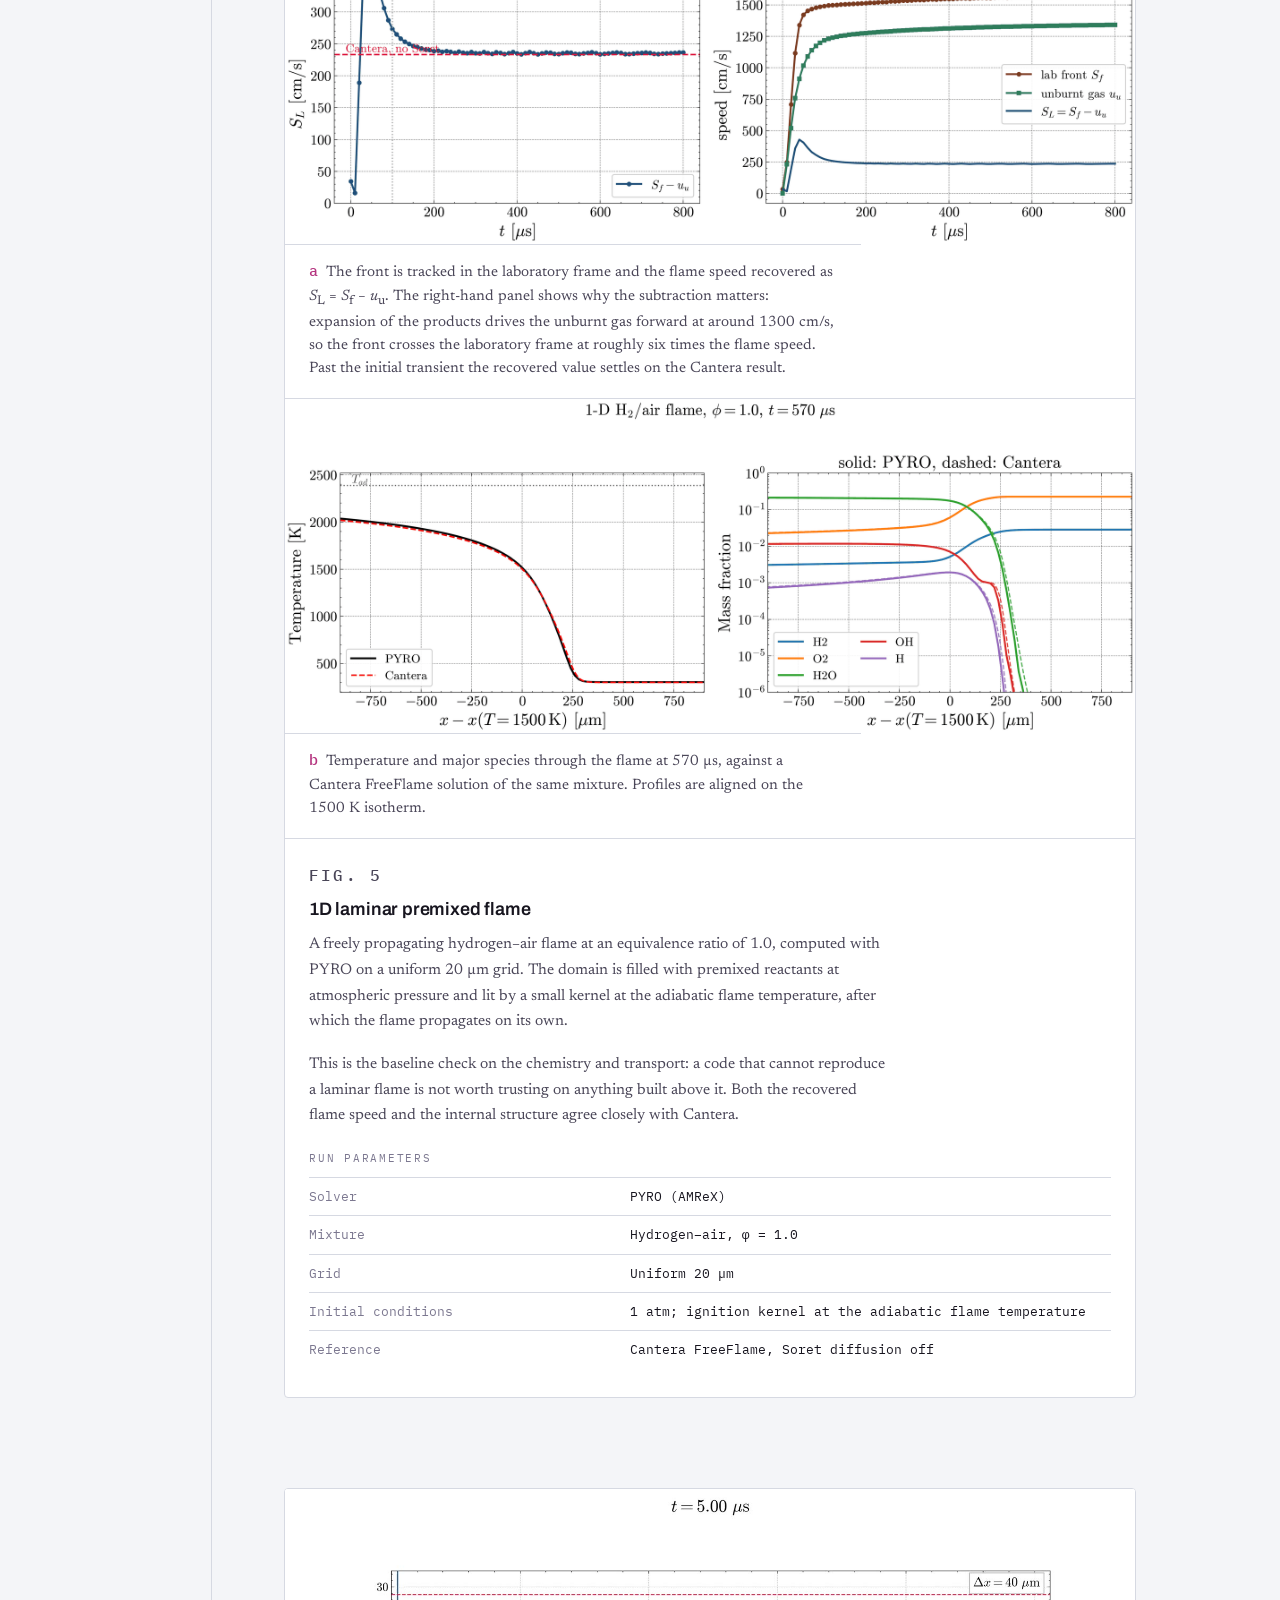
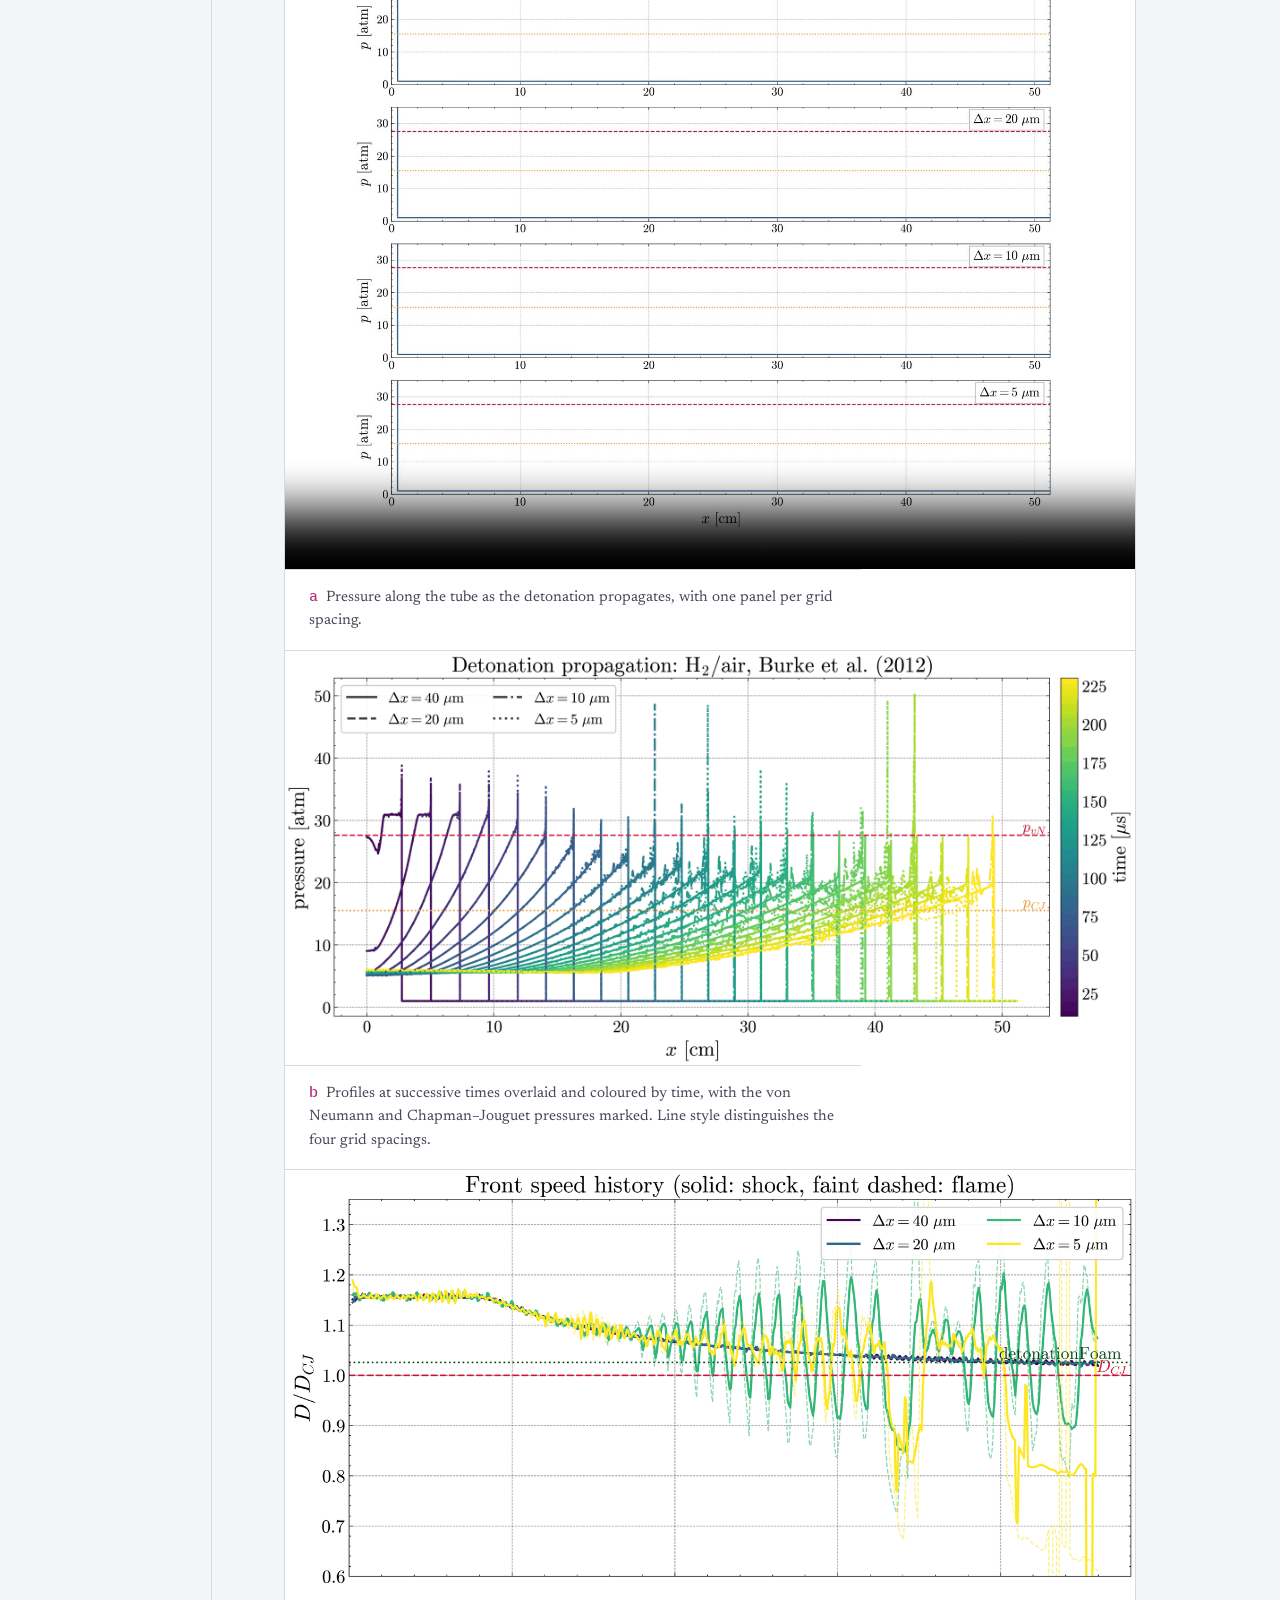
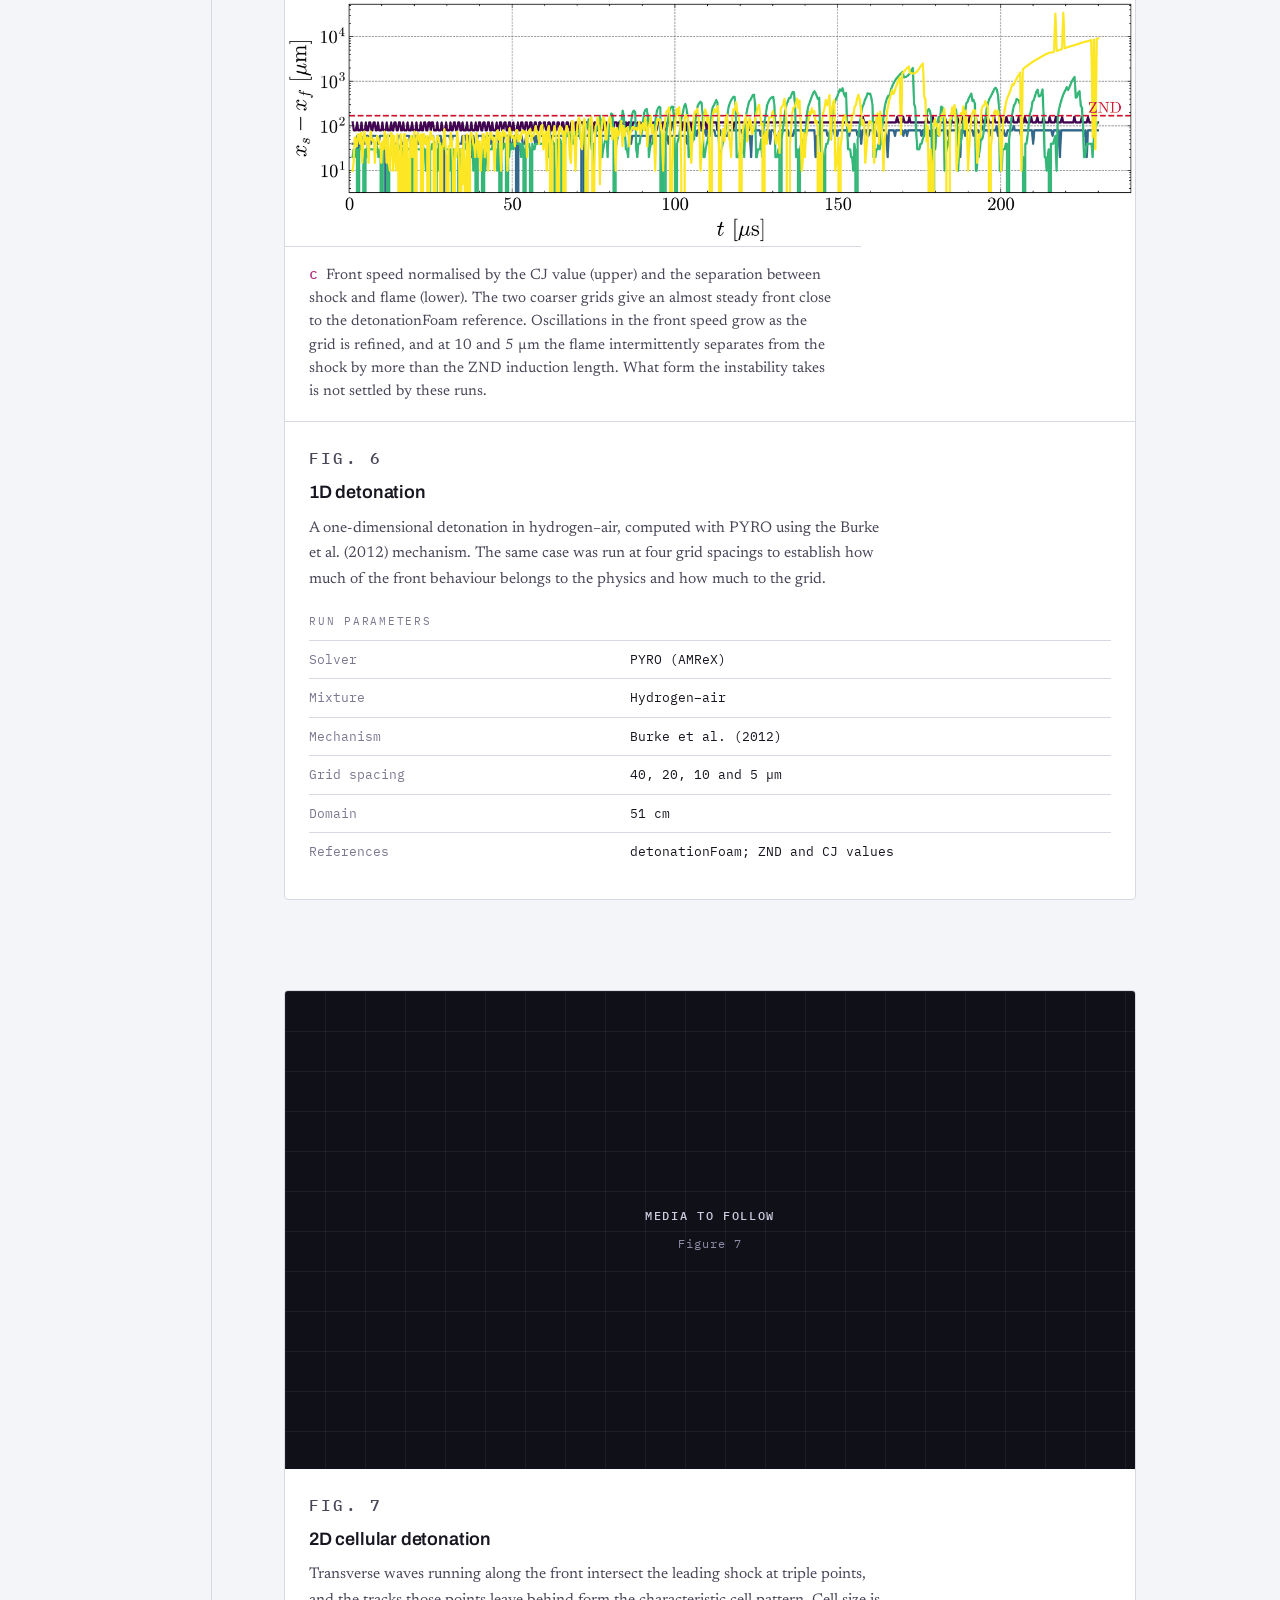
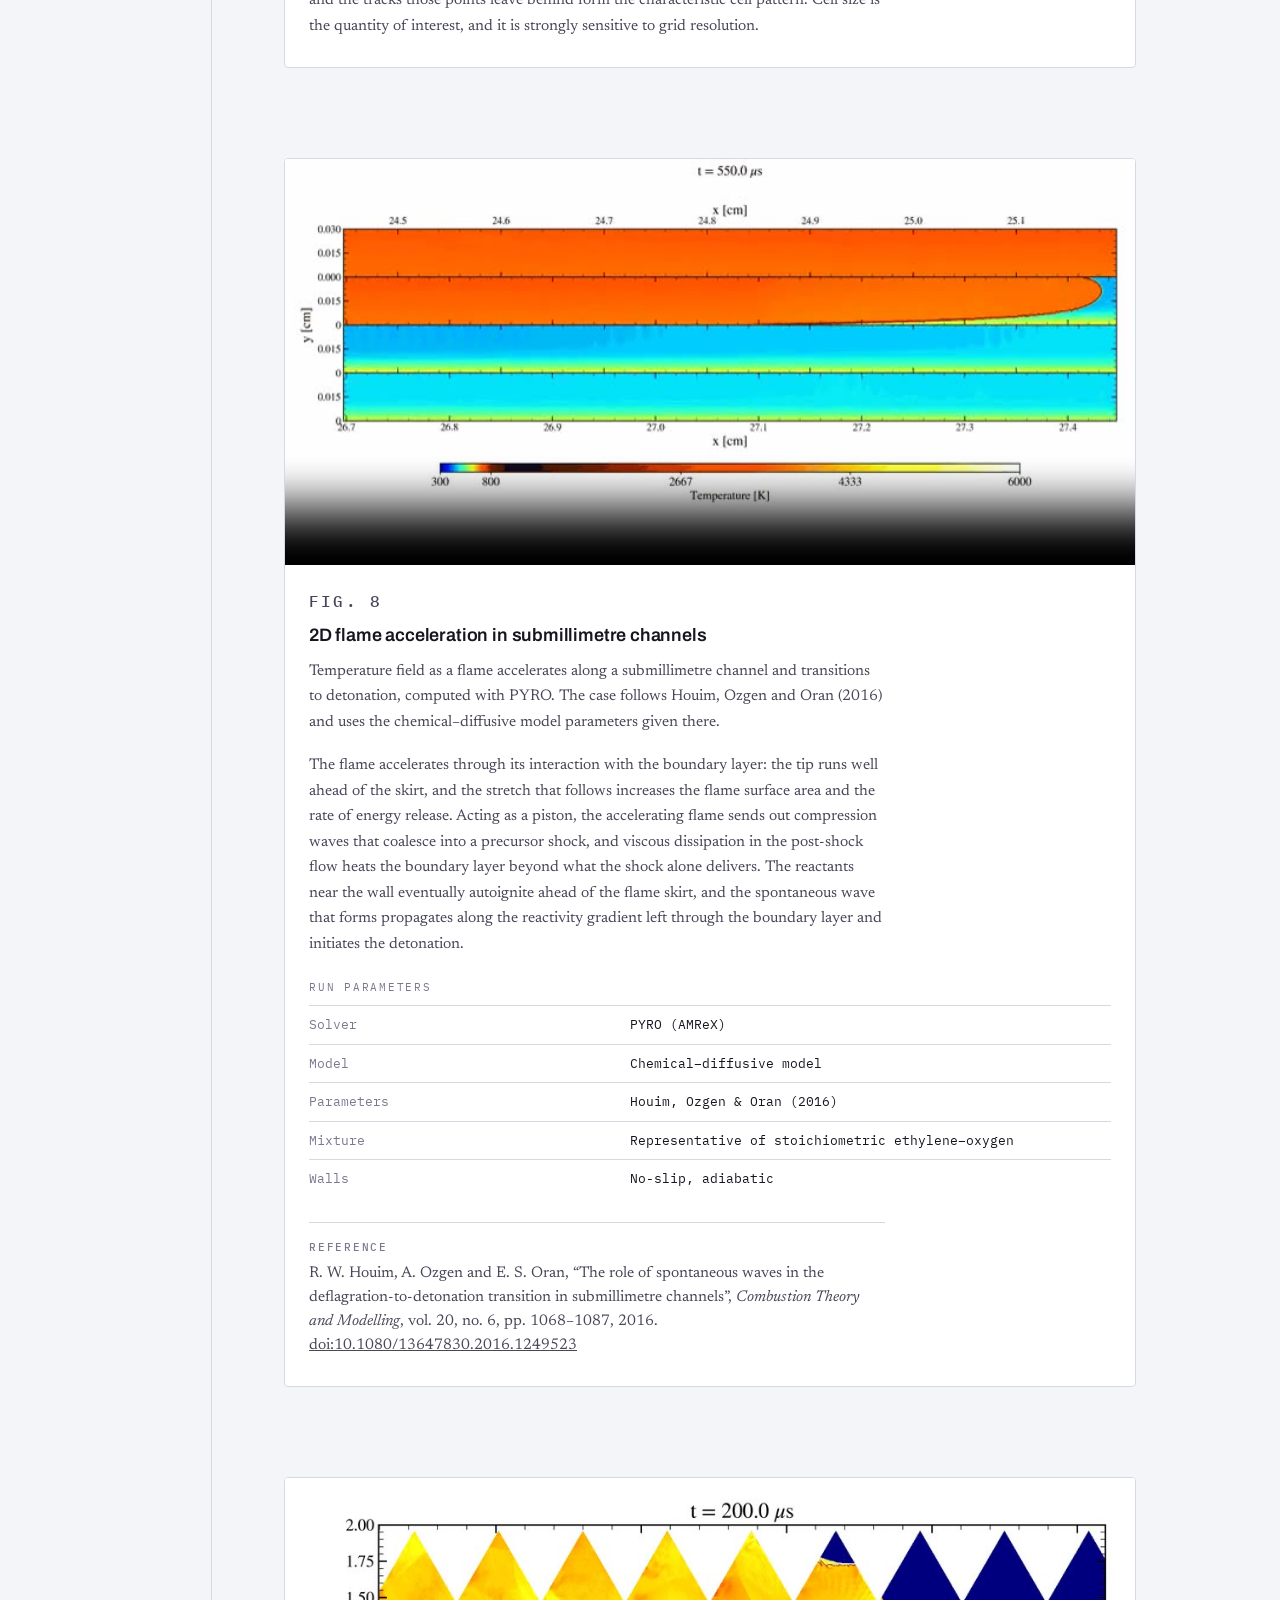
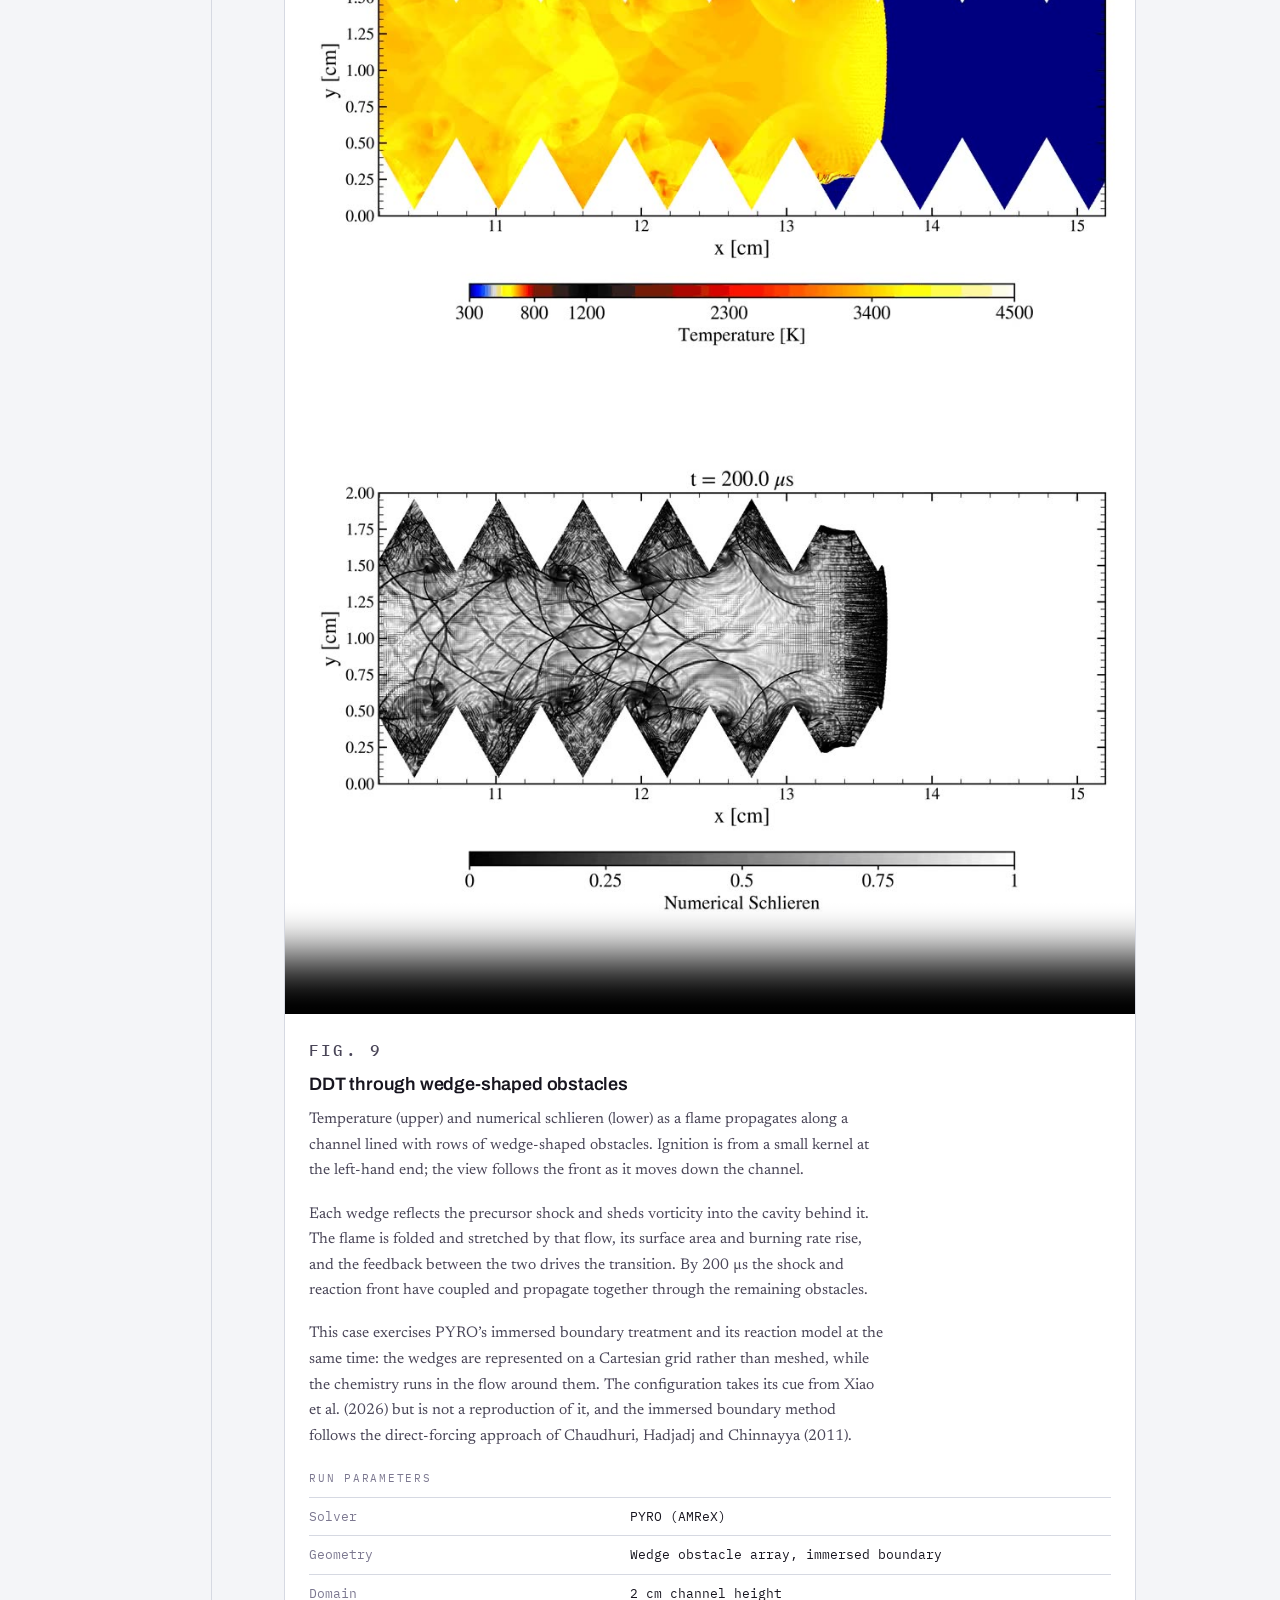
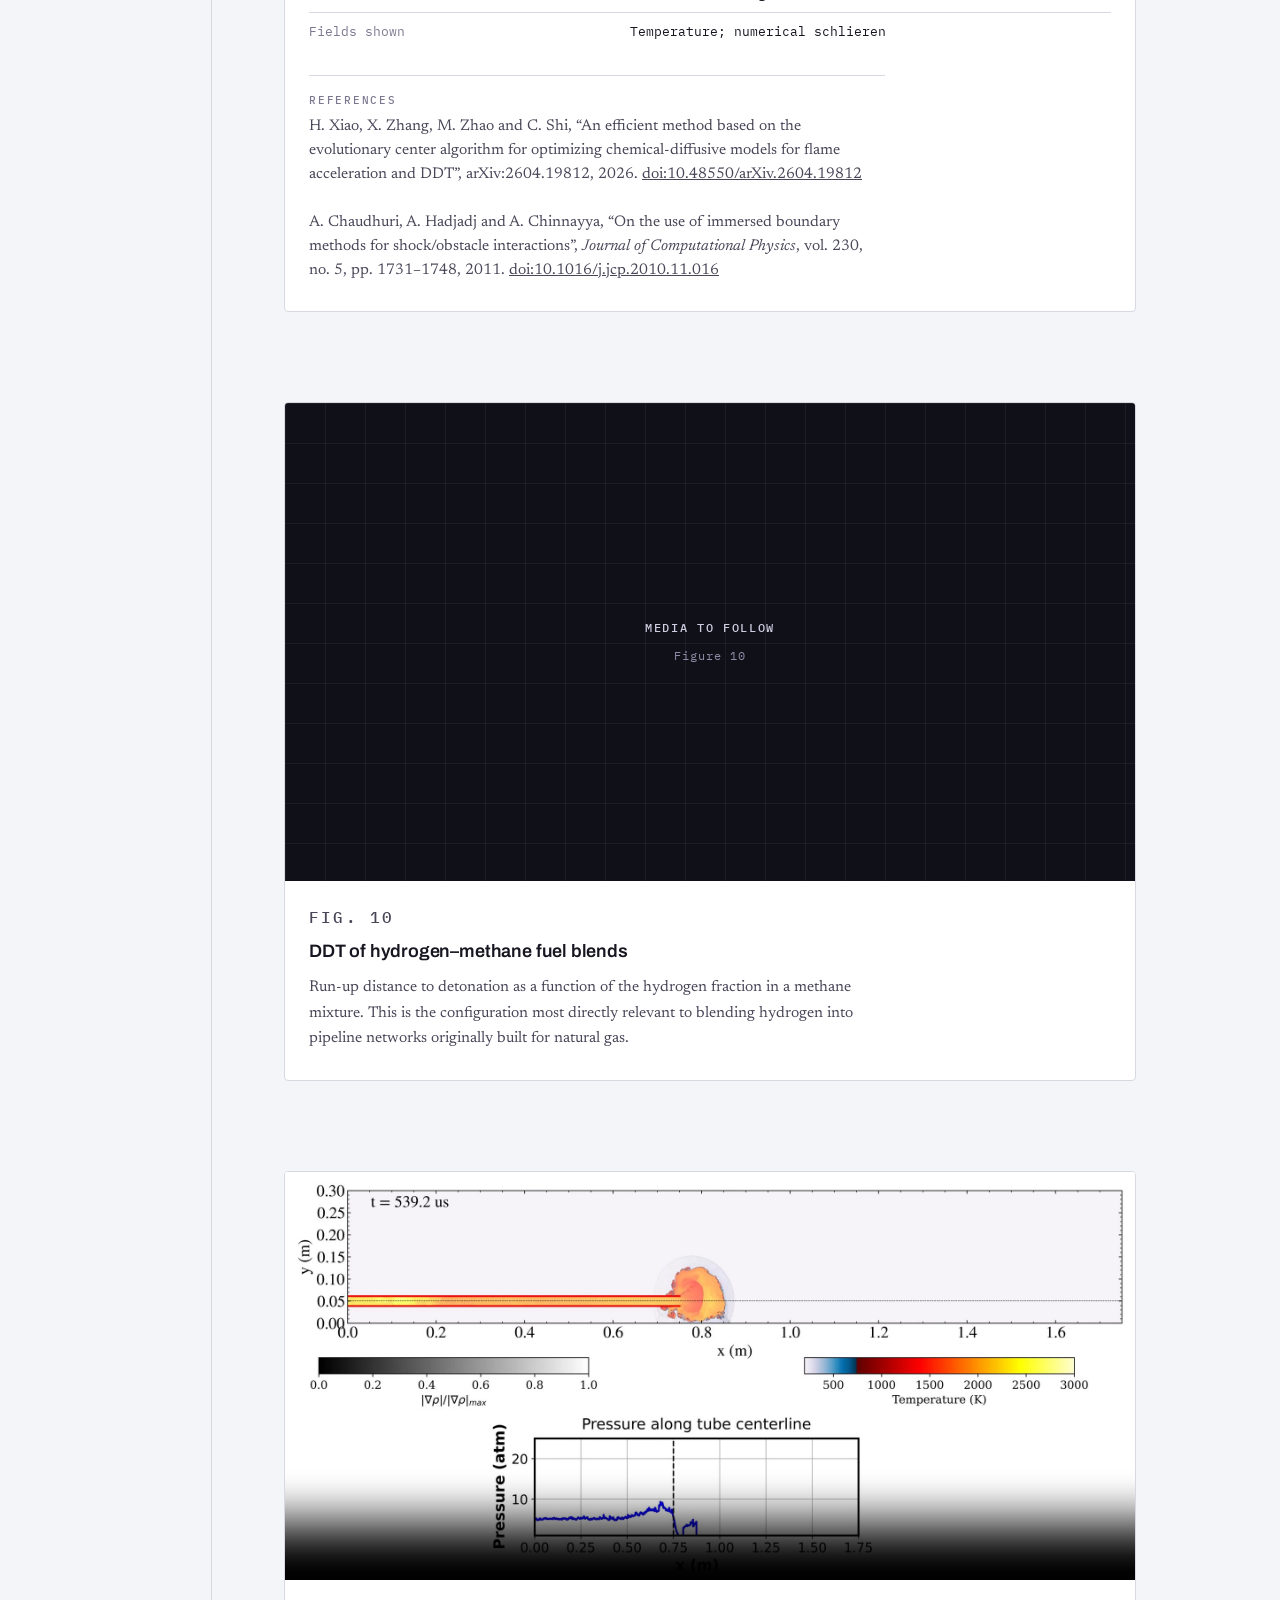
==== commit 50161326: "Integrate video media for simulations in HTML Added video media for wedge and cylinder simulations w" ====
--- a/simulations.html
+++ b/simulations.html
@@ -173,35 +173,47 @@
         </figure>
 
         <figure class="figure">
-          <div class="figure__media">
-
-            <!-- Delete this placeholder and uncomment one option below once you have the media. -->
-            <div class="figure__slot">
-              <strong>Media to follow</strong>
-              <span>Figure 4</span>
-            </div>
-
-            <!-- A. Video file:
-            <video controls loop muted playsinline preload="metadata" poster="media/your-file-poster.jpg">
-              <source src="media/your-file.mp4" type="video/mp4">
-              <a href="media/your-file.mp4">Download the video</a>
-            </video>
-            -->
-
-            <!-- B. YouTube (use the /embed/ URL):
-            <iframe src="https://www.youtube.com/embed/VIDEO_ID" title="Supersonic flow over a cylinder and a wedge" allowfullscreen></iframe>
-            -->
-
-            <!-- C. Still image:
-            <img src="media/your-file.png" alt="Supersonic flow over a cylinder and a wedge">
-            -->
-
+          <div class="figure__panel">
+            <div class="figure__media figure__media--plot" style="aspect-ratio: 1800 / 850;">
+              <video controls loop muted playsinline preload="metadata" poster="media/wedge-shock-poster.jpg">
+                <source src="media/wedge-shock.mp4" type="video/mp4">
+                <a href="media/wedge-shock.mp4">Download the animation</a>
+              </video>
+            </div>
+            <p class="figure__panelcap"><b>a</b>Wedge. Temperature field to 300&nbsp;&micro;s.</p>
+          </div>
+
+          <div class="figure__panel">
+            <div class="figure__media figure__media--plot" style="aspect-ratio: 1800 / 850;">
+              <video controls loop muted playsinline preload="metadata" poster="media/cylinder-shock-poster.jpg">
+                <source src="media/cylinder-shock.mp4" type="video/mp4">
+                <a href="media/cylinder-shock.mp4">Download the animation</a>
+              </video>
+            </div>
+            <p class="figure__panelcap"><b>b</b>Cylinder. Temperature field to 200&nbsp;&micro;s.</p>
           </div>
 
           <figcaption class="figure__caption">
             <p class="figure__label">Fig. 4</p>
             <h3>Supersonic flow over a cylinder and a wedge</h3>
-            <p>A detached bow shock ahead of the cylinder and an attached oblique shock at the wedge. Standoff distance and shock angle are both known quantities, so the case checks shock capture on curved and inclined geometry.</p>
+            <p>A planar shock passing over two obstacles, each held on the grid by PYRO&rsquo;s immersed boundary treatment. The case reproduces results from Chaudhuri, Hadjadj and Chinnayya, the paper the immersed boundary implementation follows, so it serves as the check on that part of the solver.</p>
+
+            <p>Over the wedge the shock reflects from the inclined faces, and the shear layers leaving the trailing edges roll up into vortices that meander downstream through the reflected waves. The cylinder gives the harder case: the shock cannot attach to a blunt body, so a curved bow shock stands off ahead of it with a hot stagnation region behind, and the separated wake breaks down into fine-scale turbulence far more readily than the wedge wake does.</p>
+
+            <p>Neither obstacle is meshed &mdash; both are held on the Cartesian grid throughout &mdash; so what these two cases test is whether that representation produces the right shock shapes, the right standoff, and a wake that behaves properly rather than one shaped by the staircase of the underlying grid.</p>
+
+            <table class="params">
+              <caption>Run parameters</caption>
+              <tbody>
+                <tr><th scope="row">Solver</th><td>PYRO (AMReX)</td></tr>
+                <tr><th scope="row">Geometry</th><td>Wedge and cylinder, immersed boundary</td></tr>
+                <tr><th scope="row">Domain</th><td>12 &times; 3 cm</td></tr>
+                <tr><th scope="row">Field shown</th><td>Temperature</td></tr>
+                <tr><th scope="row">End time</th><td>300 &micro;s (wedge); 200 &micro;s (cylinder)</td></tr>
+              </tbody>
+            </table>
+
+            <p class="figure__ref"><b>Reference</b>A. Chaudhuri, A. Hadjadj and A. Chinnayya, &ldquo;On the use of immersed boundary methods for shock/obstacle interactions&rdquo;, <cite>Journal of Computational Physics</cite>, vol. 230, no. 5, pp. 1731&ndash;1748, 2011. <a href="https://doi.org/10.1016/j.jcp.2010.11.016">doi:10.1016/j.jcp.2010.11.016</a></p>
           </figcaption>
         </figure>
       </div>
